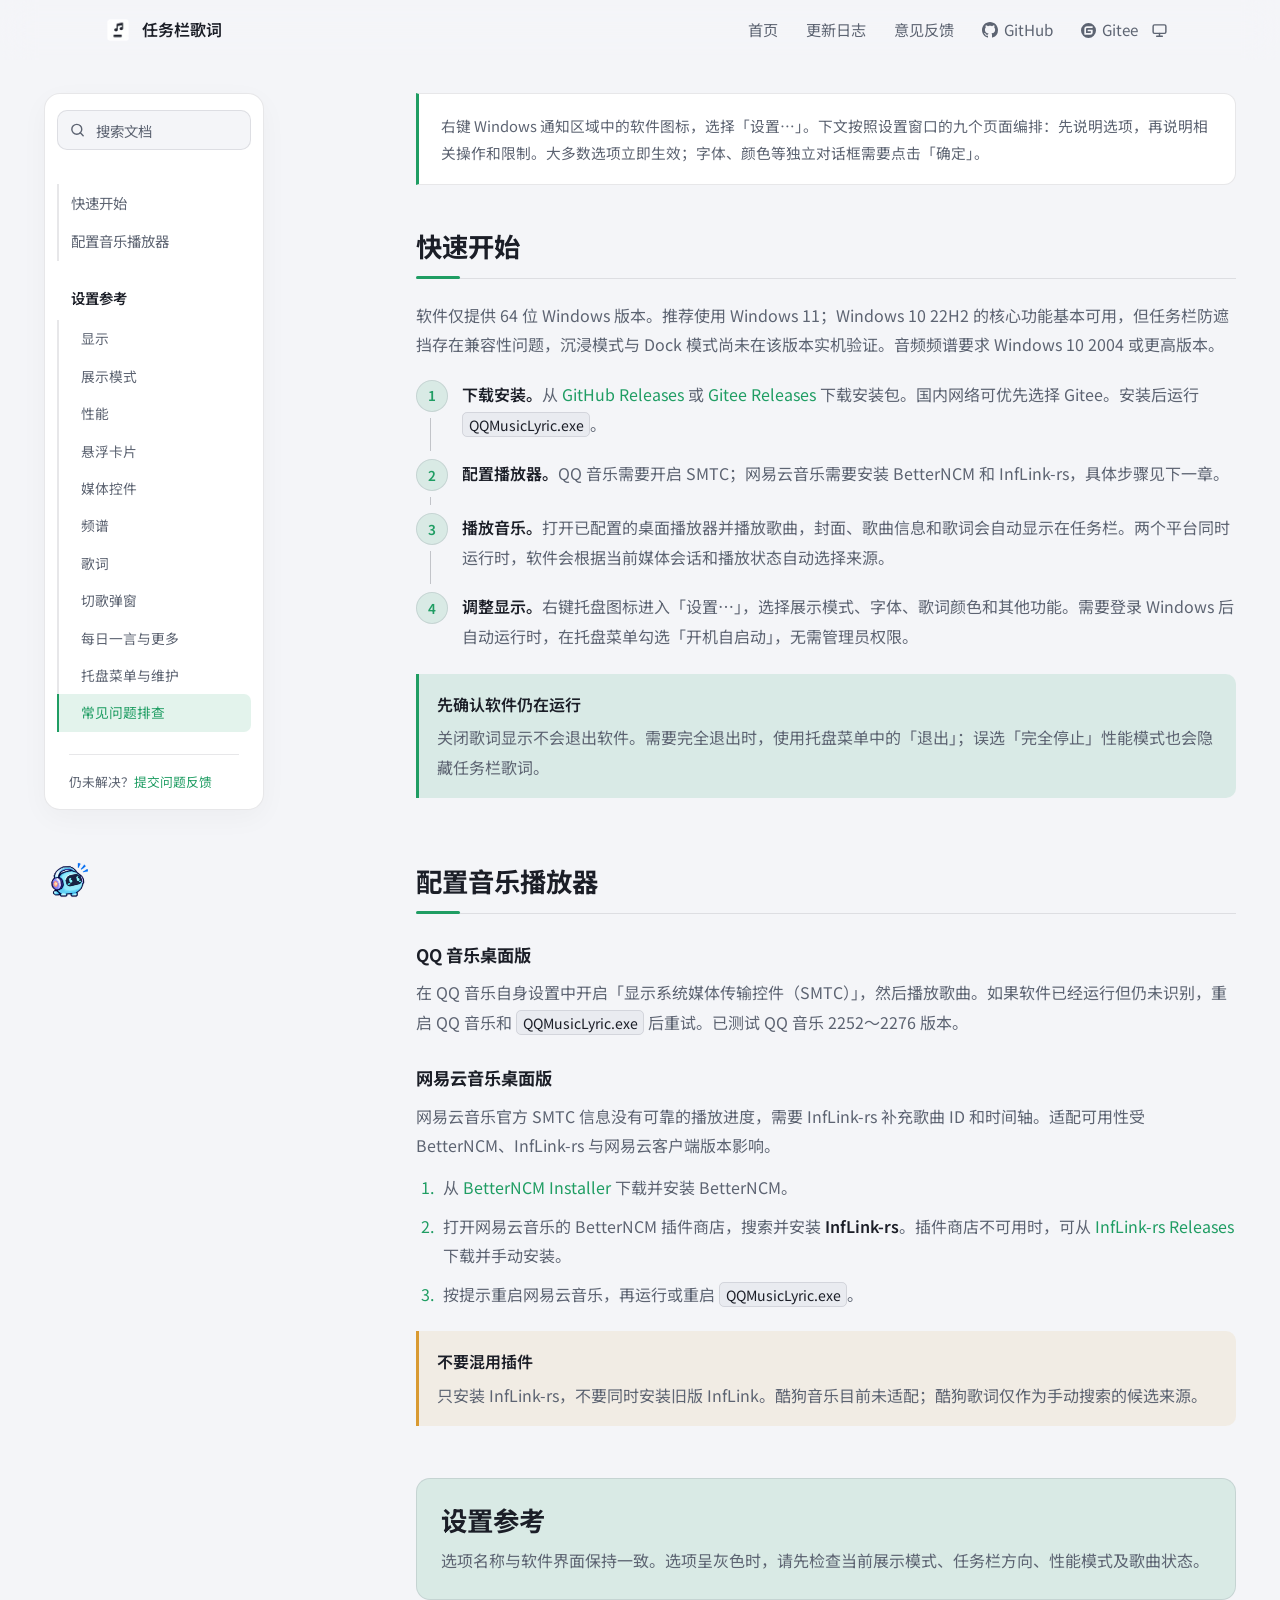
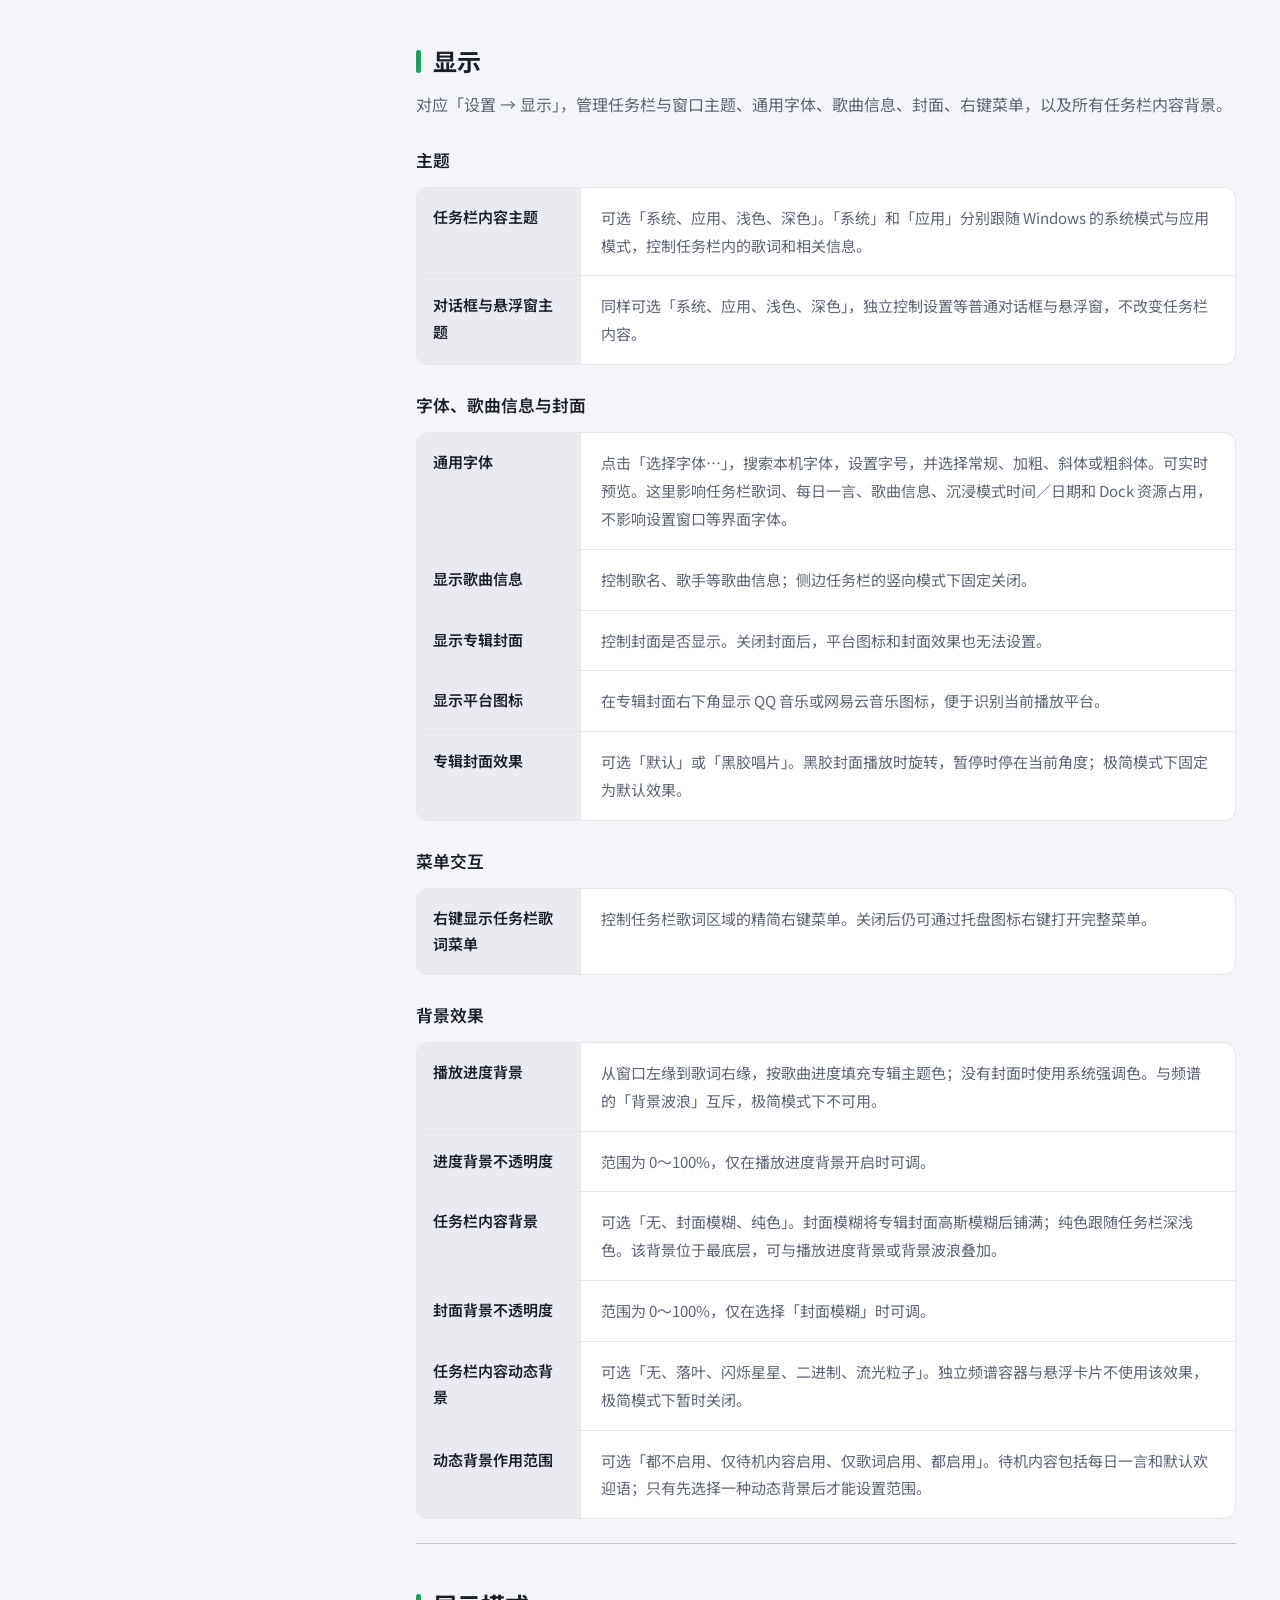
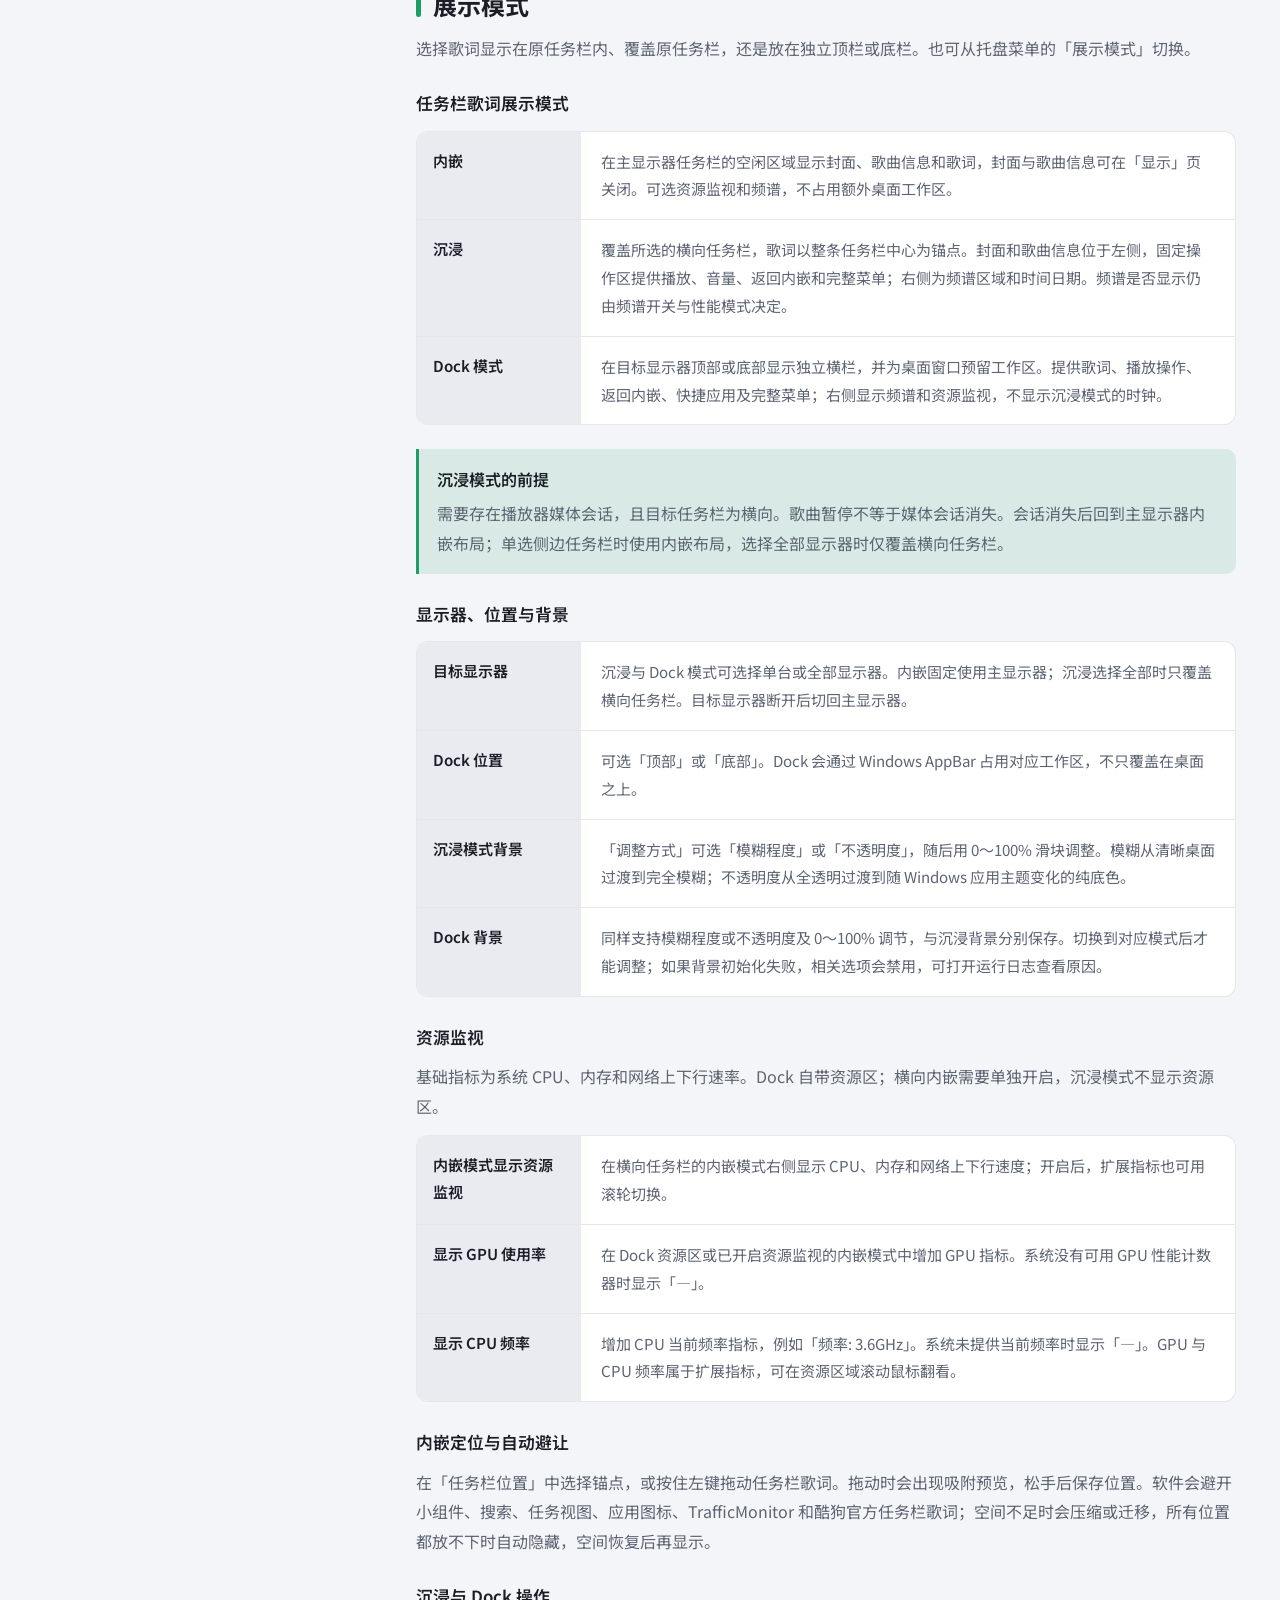
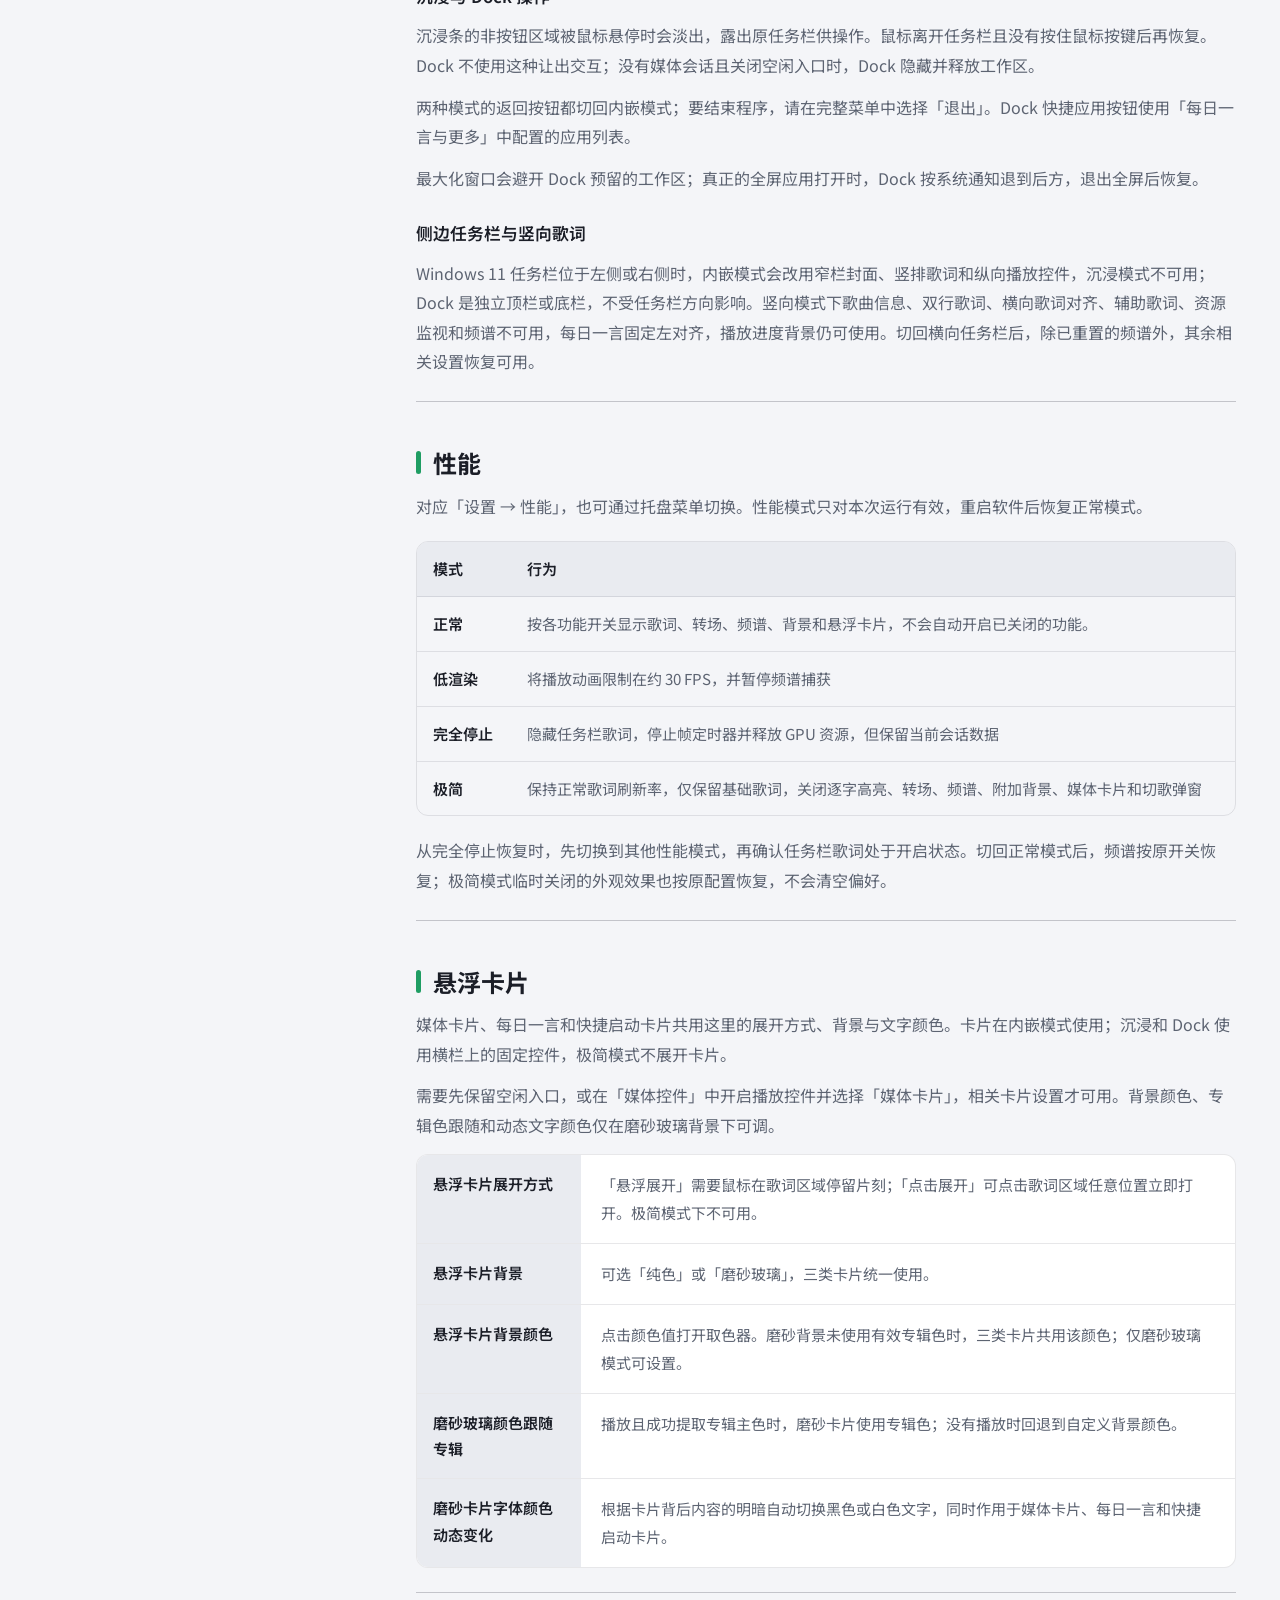
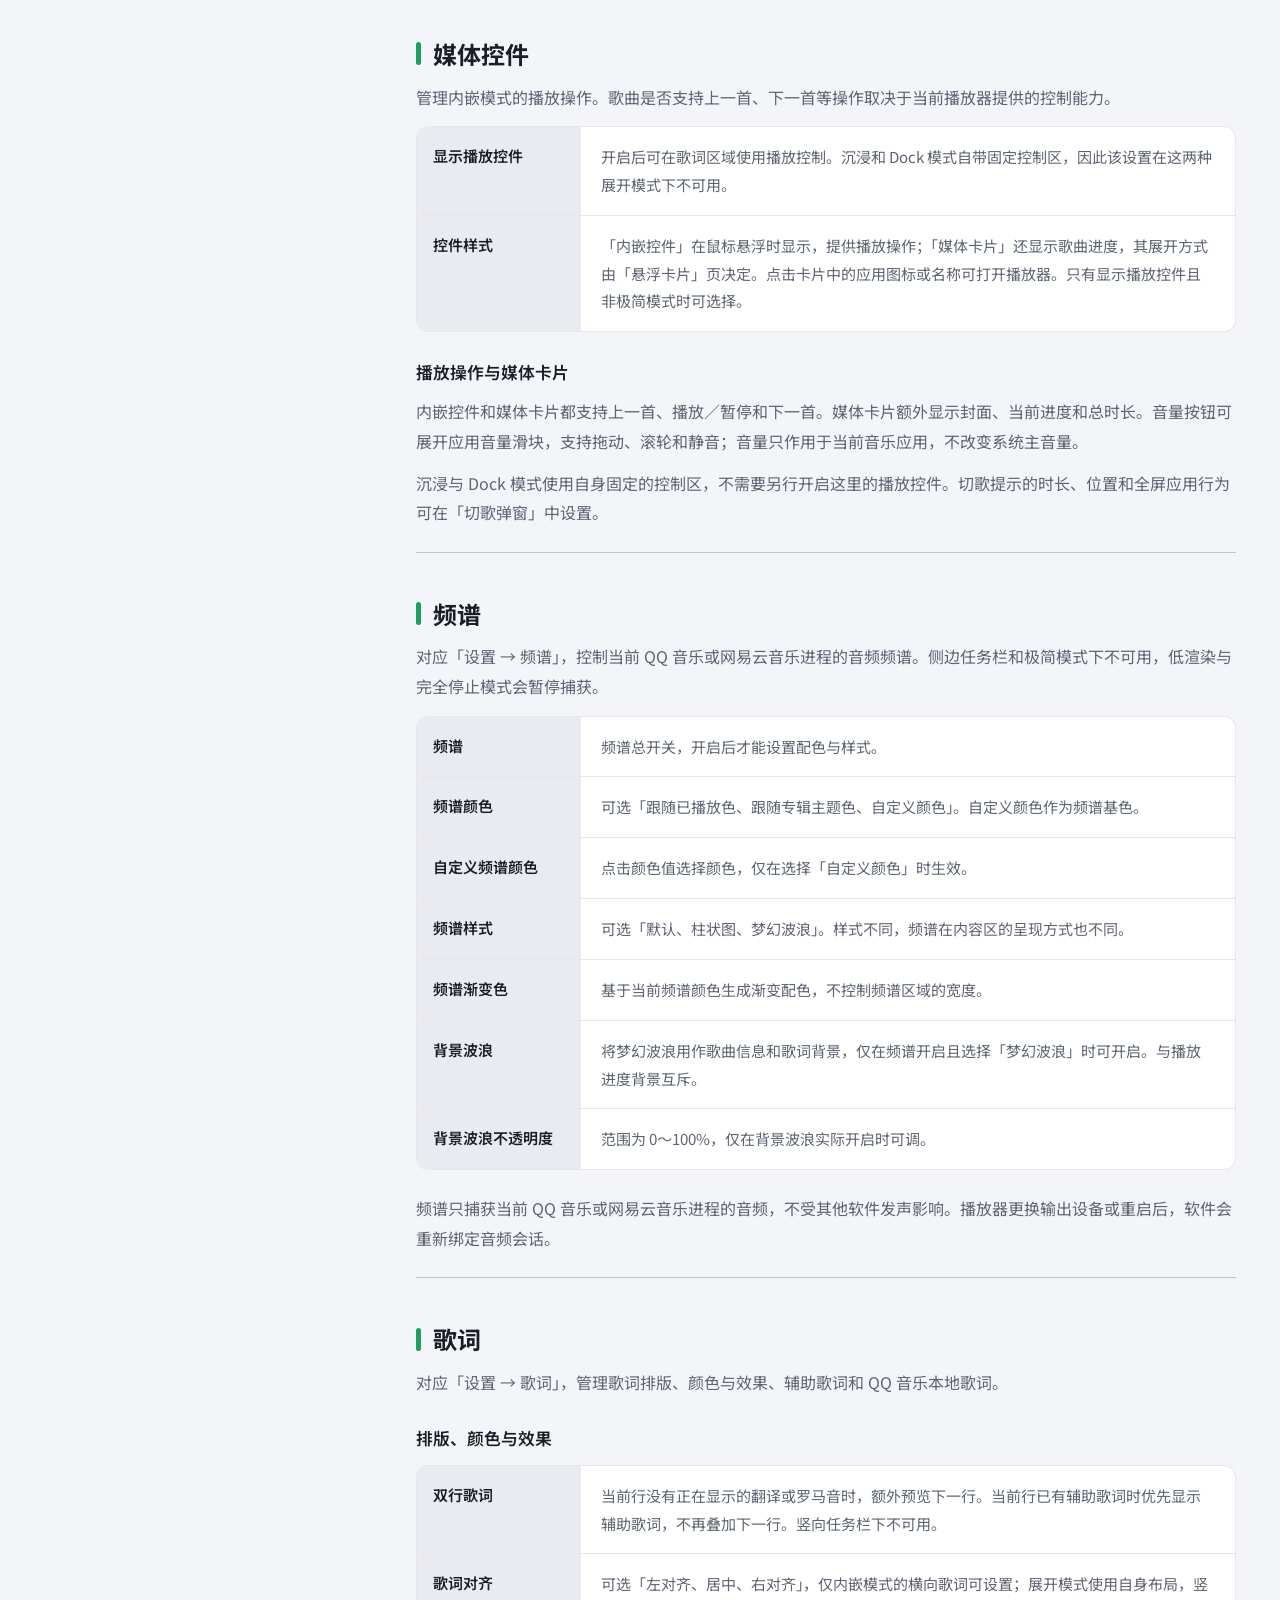
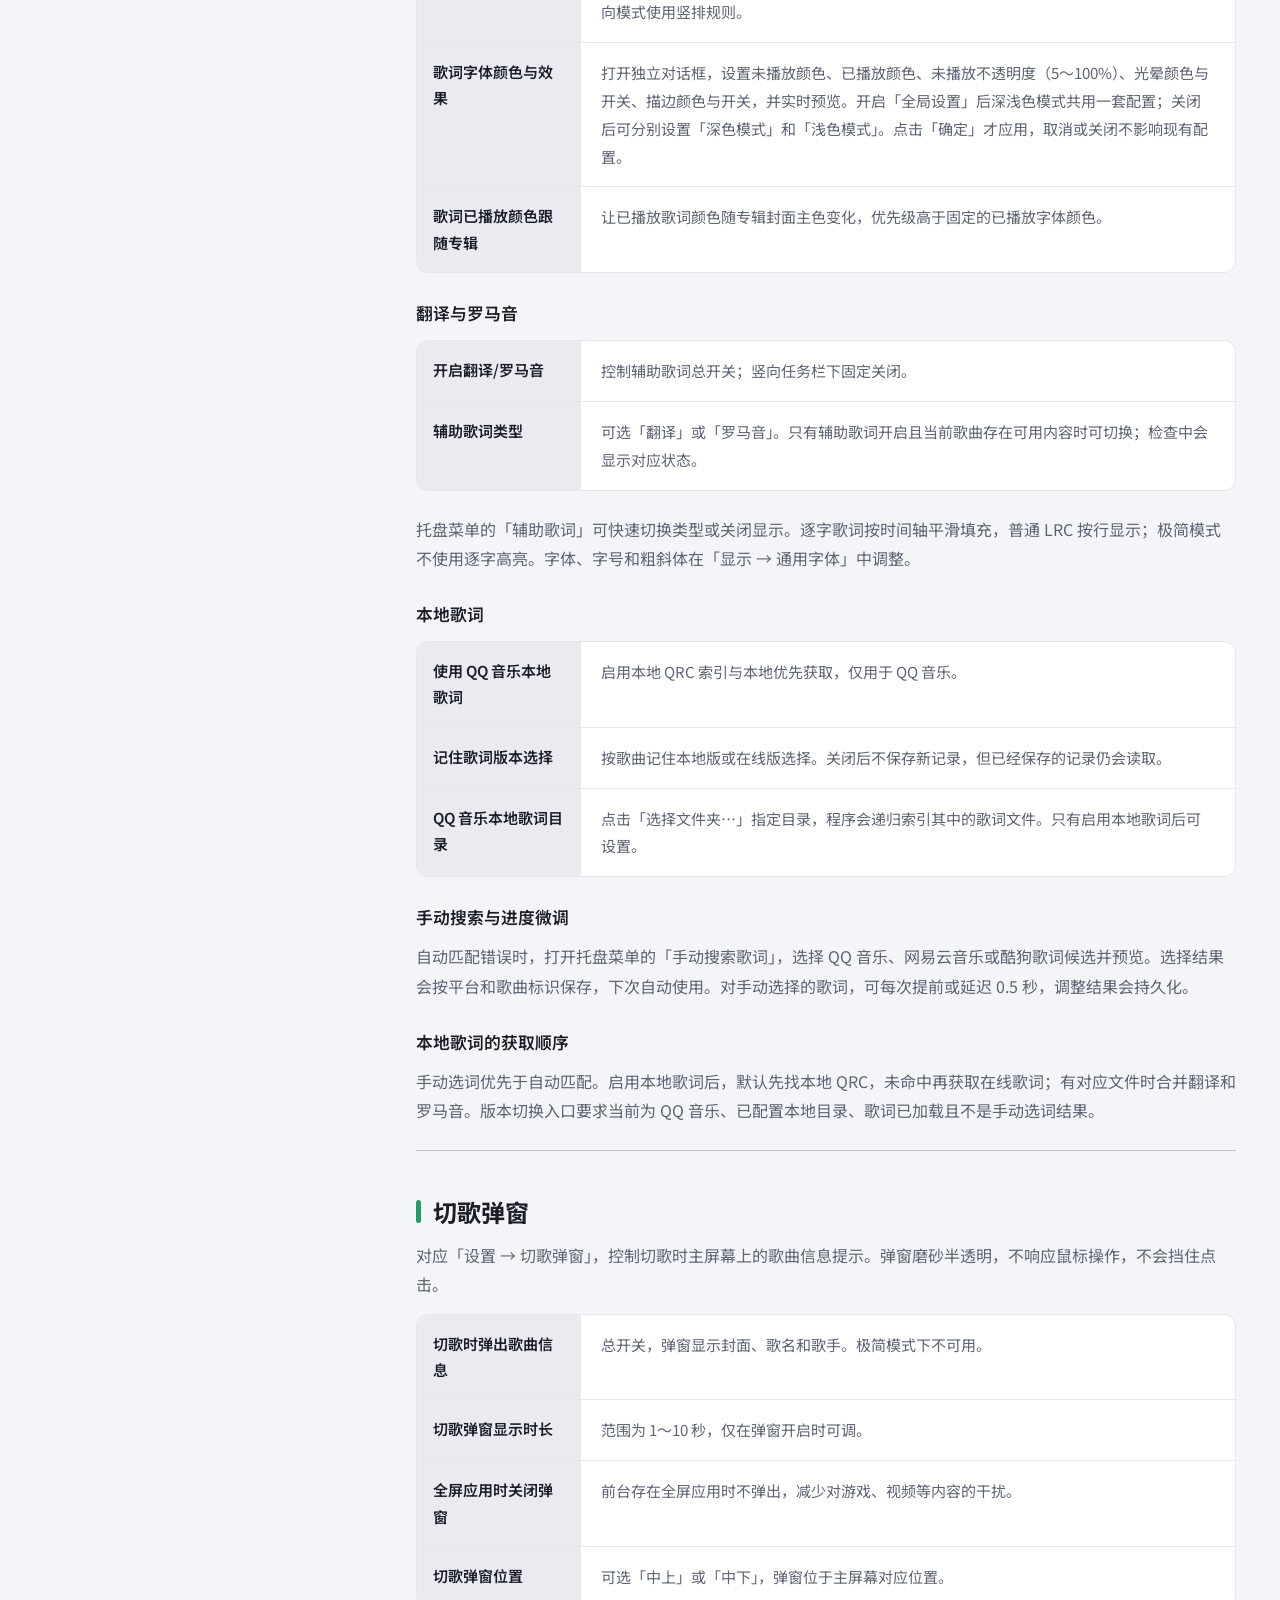
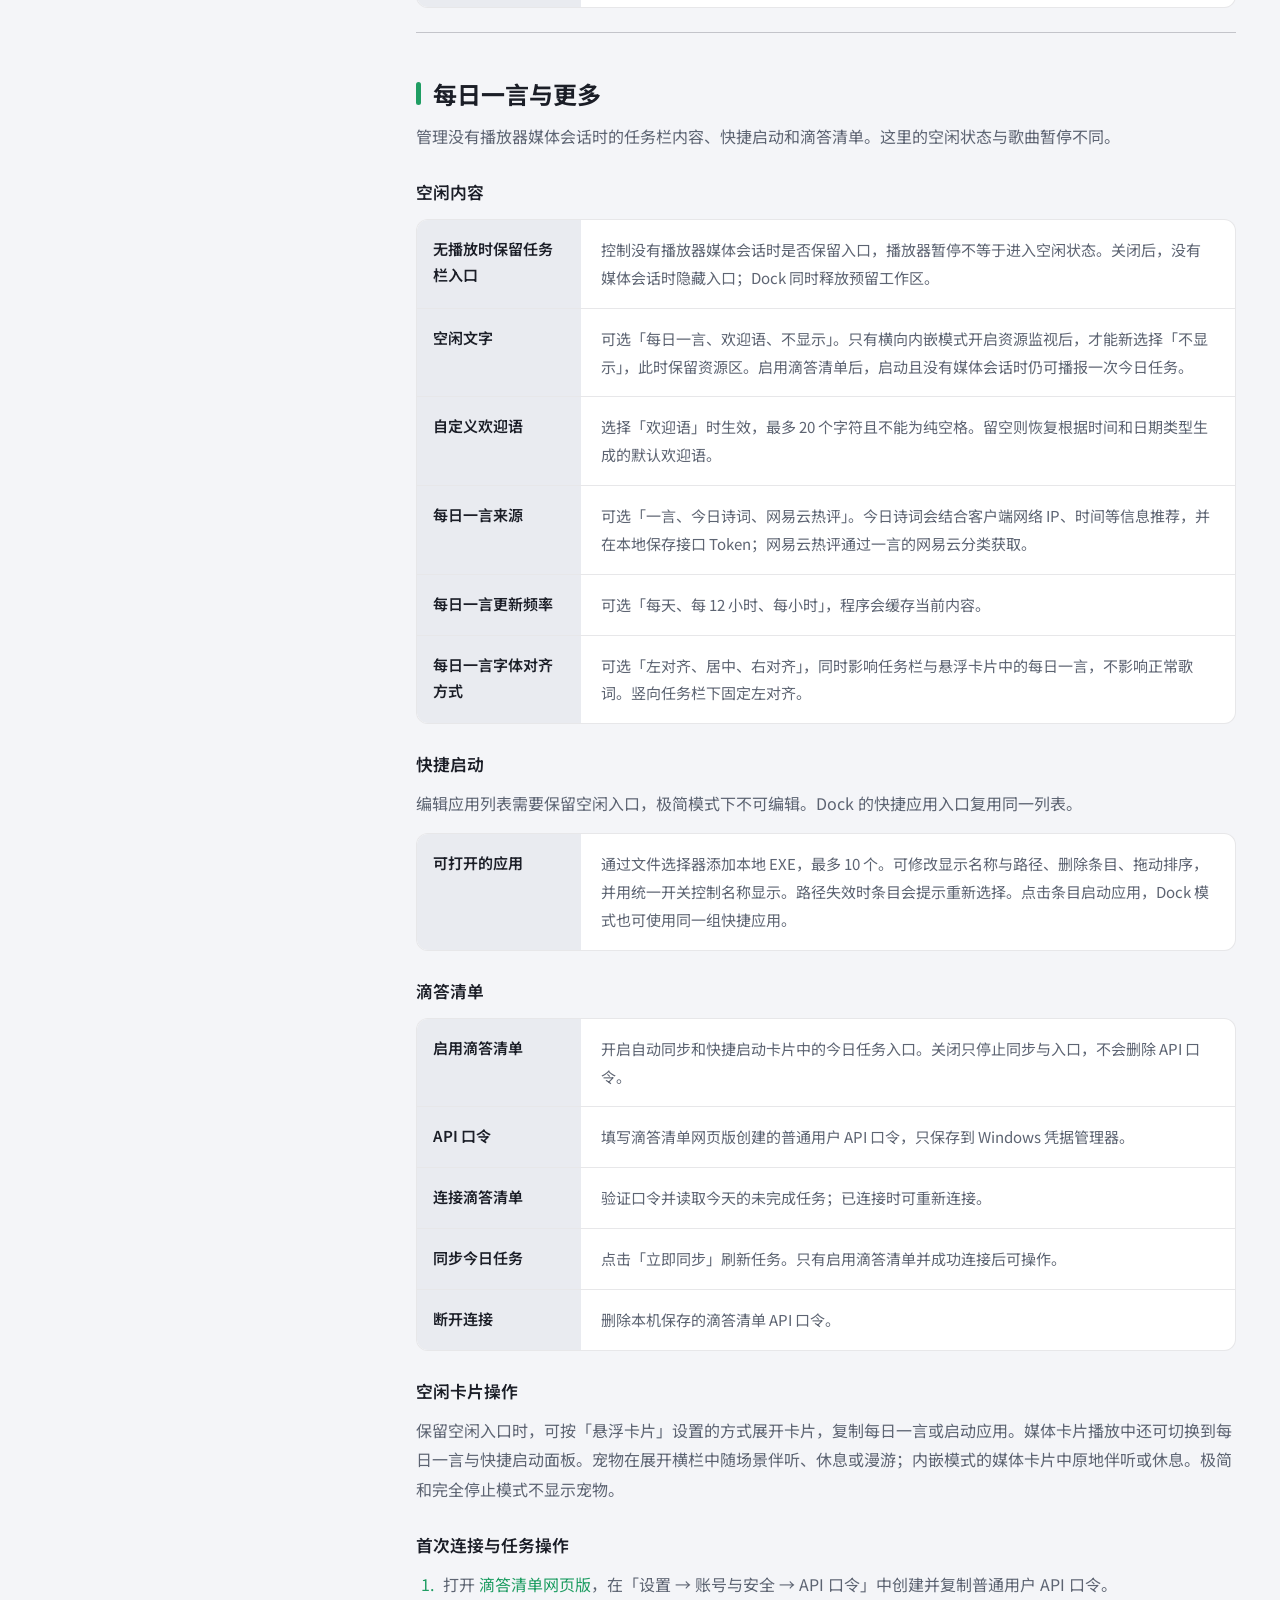
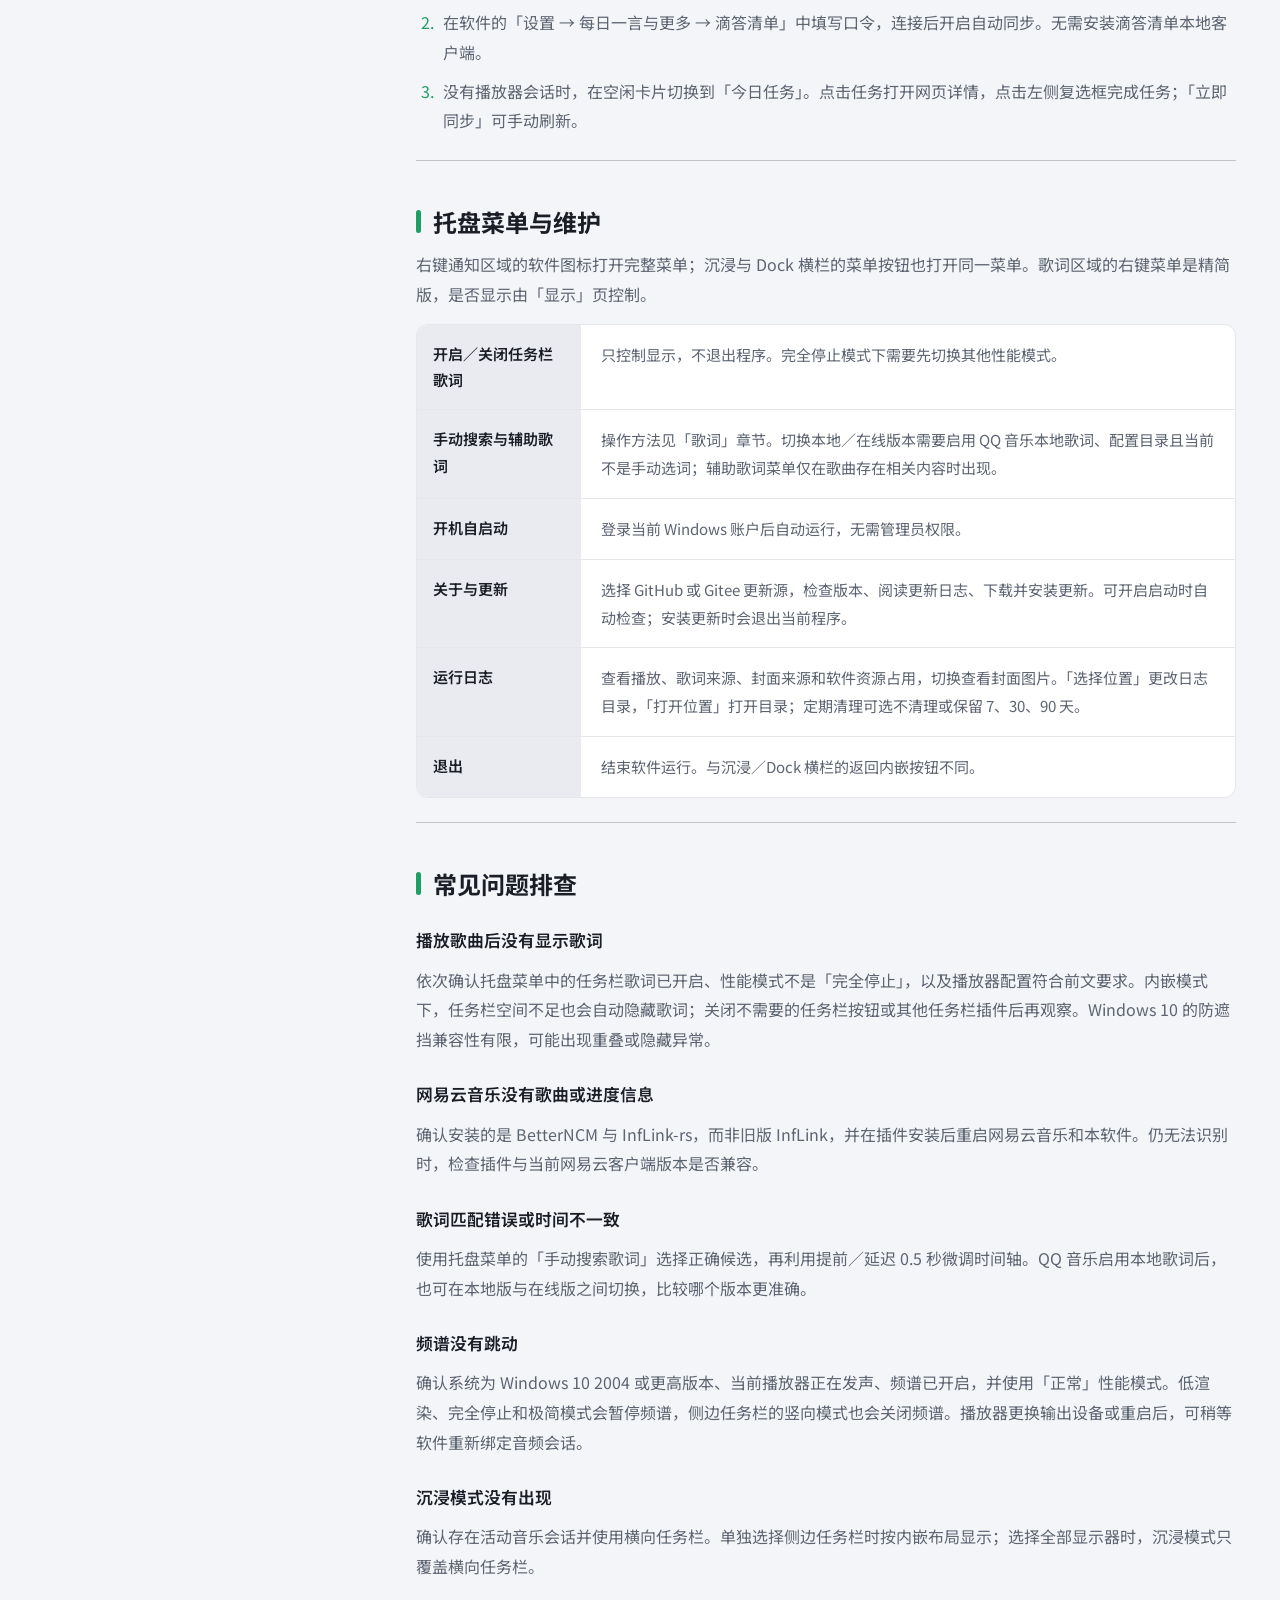
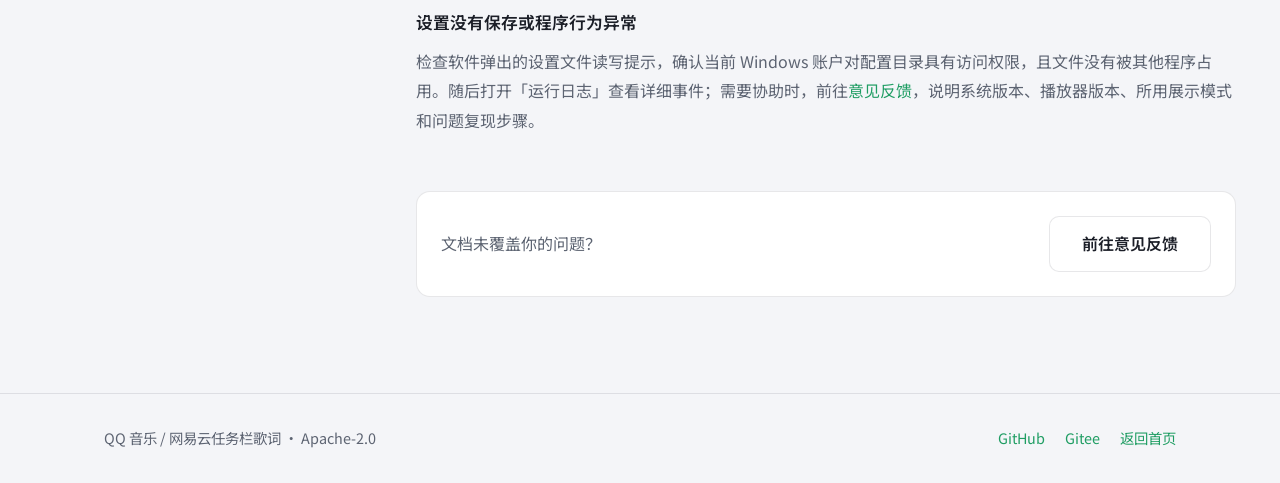
==== site/docs.html @ 941642c0 "site: 新增文档中心" ====
<!DOCTYPE html>
<html lang="zh-CN">
<head>
  <meta charset="UTF-8">
  <meta name="viewport" content="width=device-width, initial-scale=1.0">
  <title>文档中心 — QQ 音乐 / 网易云任务栏歌词</title>
  <meta name="description" content="QQ 音乐 / 网易云任务栏歌词使用文档：安装、播放器配置、歌词设置、展示模式、播放控制与故障排查。">
  <link rel="icon" type="image/png" href="assets/img/logo.png">
  <link rel="preconnect" href="https://fonts.googleapis.com">
  <link rel="preconnect" href="https://fonts.gstatic.com" crossorigin>
  <link rel="stylesheet" href="https://fonts.googleapis.com/css2?family=Noto+Sans+SC:wght@400;500;700&display=swap">
  <link rel="stylesheet" href="assets/css/style.css">
  <link rel="stylesheet" href="assets/css/pet.css">
  <link rel="stylesheet" href="assets/css/docs.css">
  <script>
    (function () {
      var saved = localStorage.getItem('theme');
      var mode = (saved === 'light' || saved === 'dark') ? saved : 'system';
      var resolved = mode === 'system'
        ? (matchMedia('(prefers-color-scheme: light)').matches ? 'light' : 'dark')
        : mode;
      document.documentElement.dataset.themeMode = mode;
      document.documentElement.dataset.theme = resolved;
    })();
  </script>
</head>
<body>
  <a class="skip-link" href="#docsContent">跳到文档正文</a>

  <header class="site-header" id="siteHeader">
    <div class="container header-inner">
      <a class="brand" href="index.html">
        <img src="assets/img/logo.png" alt="logo" width="28" height="28">
        <span>任务栏歌词</span>
      </a>
      <nav class="nav" aria-label="网站导航">
        <a href="index.html">首页</a>
        <a href="releases.html">更新日志</a>
        <a href="feedback.html">意见反馈</a>
        <a class="nav-github" href="https://github.com/H0308/qq-music-lyrics-displayer" target="_blank" rel="noopener"><svg viewBox="0 0 16 16" fill="currentColor" aria-hidden="true"><path d="M8 0C3.58 0 0 3.58 0 8c0 3.54 2.29 6.53 5.47 7.59.4.07.55-.17.55-.38 0-.19-.01-.82-.01-1.49-2.01.37-2.53-.49-2.69-.94-.09-.23-.48-.94-.82-1.13-.28-.15-.68-.52-.01-.53.63-.01 1.08.58 1.23.82.72 1.21 1.87.87 2.33.66.07-.52.28-.87.51-1.07-1.78-.2-3.64-.89-3.64-3.95 0-.87.31-1.59.82-2.15-.08-.2-.36-1.02.08-2.12 0 0 .67-.21 2.2.82.64-.18 1.32-.27 2-.27.68 0 1.36.09 2 .27 1.53-1.04 2.2-.82 2.2-.82.44 1.1.16 1.92.08 2.12.51.56.82 1.27.82 2.15 0 3.07-1.87 3.75-3.65 3.95.29.25.54.73.54 1.48 0 1.07-.01 1.93-.01 2.2 0 .21.15.46.55.38A8.013 8.013 0 0016 8c0-4.42-3.58-8-8-8z"/></svg><span>GitHub</span></a>
        <a class="nav-gitee" href="https://gitee.com/EPSDA/qq-music-lyrics-displayer" target="_blank" rel="noopener"><svg viewBox="0 0 24 24" fill="currentColor" aria-hidden="true"><path d="M11.984 0A12 12 0 0 0 0 12a12 12 0 0 0 12 12 12 12 0 0 0 12-12A12 12 0 0 0 12 0a12 12 0 0 0-.016 0zm6.09 5.333c.328 0 .593.266.592.593v1.482a.594.594 0 0 1-.593.592H9.777c-.982 0-1.778.796-1.778 1.778v5.63c0 .327.266.592.593.592h5.63c.982 0 1.778-.796 1.778-1.778v-.296a.593.593 0 0 0-.592-.593h-4.15a.592.592 0 0 1-.592-.592v-1.482a.593.593 0 0 1 .593-.592h6.815c.327 0 .593.265.593.592v3.408a4 4 0 0 1-4 4H5.926a.593.593 0 0 1-.593-.593V9.778a4.444 4.444 0 0 1 4.445-4.444h8.296Z"/></svg><span>Gitee</span></a>
      </nav>
      <button class="theme-toggle" id="themeToggle" type="button" aria-label="切换主题模式" title="切换主题模式">
        <svg class="icon-moon" viewBox="0 0 24 24" fill="none" stroke="currentColor" stroke-width="2" stroke-linecap="round" stroke-linejoin="round" aria-hidden="true"><path d="M21 12.8A9 9 0 1 1 11.2 3a7 7 0 0 0 9.8 9.8z"/></svg>
        <svg class="icon-sun" viewBox="0 0 24 24" fill="none" stroke="currentColor" stroke-width="2" stroke-linecap="round" stroke-linejoin="round" aria-hidden="true"><circle cx="12" cy="12" r="4"/><path d="M12 2v2M12 20v2M4.9 4.9l1.4 1.4M17.7 17.7l1.4 1.4M2 12h2M20 12h2M4.9 19.1l1.4-1.4M17.7 6.3l1.4-1.4"/></svg>
        <svg class="icon-system" viewBox="0 0 24 24" fill="none" stroke="currentColor" stroke-width="2" stroke-linecap="round" stroke-linejoin="round" aria-hidden="true"><rect x="3" y="4" width="18" height="12" rx="2"/><path d="M8 20h8M12 16v4"/></svg>
      </button>
      <button class="nav-burger" id="navBurger" type="button" aria-label="打开导航菜单" aria-expanded="false">
        <svg viewBox="0 0 24 24" fill="none" stroke="currentColor" stroke-width="2" stroke-linecap="round" aria-hidden="true"><path d="M4 7h16M4 12h16M4 17h16"/></svg>
      </button>
    </div>
  </header>

  <main>
    <h1 class="sr-only">任务栏歌词使用文档</h1>
    <div class="container docs-layout">
      <aside class="docs-sidebar" aria-label="文档目录">
        <div class="docs-search-wrap">
          <label class="docs-search">
            <svg viewBox="0 0 24 24" fill="none" stroke="currentColor" stroke-width="2" stroke-linecap="round" aria-hidden="true"><circle cx="11" cy="11" r="7"/><path d="m20 20-4-4"/></svg>
            <span class="sr-only">搜索使用文档</span>
            <input id="docsSearch" type="search" placeholder="搜索文档" autocomplete="off">
          </label>
          <p class="docs-search-status" id="docsSearchStatus" role="status" aria-live="polite"></p>
        </div>
        <nav class="docs-toc" id="docsToc" aria-label="文档章节">
          <a class="active" href="#getting-started">快速开始</a>
          <a href="#players">配置音乐播放器</a>
          <div class="docs-toc-group" data-doc-group>
            <a class="docs-toc-heading" href="#settings-reference">设置参考</a>
            <div class="docs-toc-children">
              <a href="#settings-display">显示</a>
              <a href="#settings-modes">展示模式</a>
              <a href="#settings-performance">性能</a>
              <a href="#settings-cards">悬浮卡片</a>
              <a href="#settings-controls">媒体控件</a>
              <a href="#settings-spectrum">频谱</a>
              <a href="#settings-lyrics">歌词</a>
              <a href="#settings-toast">切歌弹窗</a>
              <a href="#settings-idle">每日一言与更多</a>
              <a href="#system-menu">托盘菜单与维护</a>
              <a href="#troubleshooting">常见问题排查</a>
            </div>
          </div>
        </nav>
        <p class="docs-help">仍未解决？<a href="feedback.html">提交问题反馈</a></p>
      </aside>

      <article class="docs-content" id="docsContent">
        <p class="docs-intro">右键 Windows 通知区域中的软件图标，选择「设置…」。下文按照设置窗口的九个页面编排：先说明选项，再说明相关操作和限制。大多数选项立即生效；字体、颜色等独立对话框需要点击「确定」。</p>

        <section class="doc-section" id="getting-started">
          <h2>快速开始</h2>
          <p>软件仅提供 64 位 Windows 版本。推荐使用 Windows 11；Windows 10 22H2 的核心功能基本可用，但任务栏防遮挡存在兼容性问题，沉浸模式与 Dock 模式尚未在该版本实机验证。音频频谱要求 Windows 10 2004 或更高版本。</p>
          <ol class="doc-steps">
            <li><strong>下载安装。</strong>从 <a href="https://github.com/H0308/qq-music-lyrics-displayer/releases/latest" target="_blank" rel="noopener">GitHub Releases</a> 或 <a href="https://gitee.com/EPSDA/qq-music-lyrics-displayer/releases" target="_blank" rel="noopener">Gitee Releases</a> 下载安装包。国内网络可优先选择 Gitee。安装后运行 <code>QQMusicLyric.exe</code>。</li>
            <li><strong>配置播放器。</strong>QQ 音乐需要开启 SMTC；网易云音乐需要安装 BetterNCM 和 InfLink-rs，具体步骤见下一章。</li>
            <li><strong>播放音乐。</strong>打开已配置的桌面播放器并播放歌曲，封面、歌曲信息和歌词会自动显示在任务栏。两个平台同时运行时，软件会根据当前媒体会话和播放状态自动选择来源。</li>
            <li><strong>调整显示。</strong>右键托盘图标进入「设置…」，选择展示模式、字体、歌词颜色和其他功能。需要登录 Windows 后自动运行时，在托盘菜单勾选「开机自启动」，无需管理员权限。</li>
          </ol>
          <div class="doc-callout"><strong>先确认软件仍在运行</strong><p>关闭歌词显示不会退出软件。需要完全退出时，使用托盘菜单中的「退出」；误选「完全停止」性能模式也会隐藏任务栏歌词。</p></div>
        </section>

        <section class="doc-section" id="players">
          <h2>配置音乐播放器</h2>
          <h3>QQ 音乐桌面版</h3>
          <p>在 QQ 音乐自身设置中开启「显示系统媒体传输控件（SMTC）」，然后播放歌曲。如果软件已经运行但仍未识别，重启 QQ 音乐和 <code>QQMusicLyric.exe</code> 后重试。已测试 QQ 音乐 2252～2276 版本。</p>
          <h3>网易云音乐桌面版</h3>
          <p>网易云音乐官方 SMTC 信息没有可靠的播放进度，需要 InfLink-rs 补充歌曲 ID 和时间轴。适配可用性受 BetterNCM、InfLink-rs 与网易云客户端版本影响。</p>
          <ol>
            <li>从 <a href="https://github.com/std-microblock/BetterNCM-Installer/releases/latest" target="_blank" rel="noopener">BetterNCM Installer</a> 下载并安装 BetterNCM。</li>
            <li>打开网易云音乐的 BetterNCM 插件商店，搜索并安装 <strong>InfLink-rs</strong>。插件商店不可用时，可从 <a href="https://github.com/apoint123/inflink-rs/releases/latest" target="_blank" rel="noopener">InfLink-rs Releases</a> 下载并手动安装。</li>
            <li>按提示重启网易云音乐，再运行或重启 <code>QQMusicLyric.exe</code>。</li>
          </ol>
          <div class="doc-callout doc-callout-warning"><strong>不要混用插件</strong><p>只安装 InfLink-rs，不要同时安装旧版 InfLink。酷狗音乐目前未适配；酷狗歌词仅作为手动搜索的候选来源。</p></div>
        </section>

        <section class="doc-group-heading" id="settings-reference">
          <h2>设置参考</h2>
          <p>选项名称与软件界面保持一致。选项呈灰色时，请先检查当前展示模式、任务栏方向、性能模式及歌曲状态。</p>
        </section>

        <section class="doc-section doc-subsection" id="settings-display">
          <h3 class="doc-section-title">显示</h3>
          <p>对应「设置 → 显示」，管理任务栏与窗口主题、通用字体、歌曲信息、封面、右键菜单，以及所有任务栏内容背景。</p>
          <h4>主题</h4>
          <dl class="doc-settings">
            <div><dt>任务栏内容主题</dt><dd>可选「系统、应用、浅色、深色」。「系统」和「应用」分别跟随 Windows 的系统模式与应用模式，控制任务栏内的歌词和相关信息。</dd></div>
            <div><dt>对话框与悬浮窗主题</dt><dd>同样可选「系统、应用、浅色、深色」，独立控制设置等普通对话框与悬浮窗，不改变任务栏内容。</dd></div>
          </dl>
          <h4>字体、歌曲信息与封面</h4>
          <dl class="doc-settings">
            <div><dt>通用字体</dt><dd>点击「选择字体…」，搜索本机字体，设置字号，并选择常规、加粗、斜体或粗斜体。可实时预览。这里影响任务栏歌词、每日一言、歌曲信息、沉浸模式时间／日期和 Dock 资源占用，不影响设置窗口等界面字体。</dd></div>
            <div><dt>显示歌曲信息</dt><dd>控制歌名、歌手等歌曲信息；侧边任务栏的竖向模式下固定关闭。</dd></div>
            <div><dt>显示专辑封面</dt><dd>控制封面是否显示。关闭封面后，平台图标和封面效果也无法设置。</dd></div>
            <div><dt>显示平台图标</dt><dd>在专辑封面右下角显示 QQ 音乐或网易云音乐图标，便于识别当前播放平台。</dd></div>
            <div><dt>专辑封面效果</dt><dd>可选「默认」或「黑胶唱片」。黑胶封面播放时旋转，暂停时停在当前角度；极简模式下固定为默认效果。</dd></div>
          </dl>
          <h4>菜单交互</h4>
          <dl class="doc-settings">
            <div><dt>右键显示任务栏歌词菜单</dt><dd>控制任务栏歌词区域的精简右键菜单。关闭后仍可通过托盘图标右键打开完整菜单。</dd></div>
          </dl>
          <h4>背景效果</h4>
          <dl class="doc-settings">
            <div><dt>播放进度背景</dt><dd>从窗口左缘到歌词右缘，按歌曲进度填充专辑主题色；没有封面时使用系统强调色。与频谱的「背景波浪」互斥，极简模式下不可用。</dd></div>
            <div><dt>进度背景不透明度</dt><dd>范围为 0～100%，仅在播放进度背景开启时可调。</dd></div>
            <div><dt>任务栏内容背景</dt><dd>可选「无、封面模糊、纯色」。封面模糊将专辑封面高斯模糊后铺满；纯色跟随任务栏深浅色。该背景位于最底层，可与播放进度背景或背景波浪叠加。</dd></div>
            <div><dt>封面背景不透明度</dt><dd>范围为 0～100%，仅在选择「封面模糊」时可调。</dd></div>
            <div><dt>任务栏内容动态背景</dt><dd>可选「无、落叶、闪烁星星、二进制、流光粒子」。独立频谱容器与悬浮卡片不使用该效果，极简模式下暂时关闭。</dd></div>
            <div><dt>动态背景作用范围</dt><dd>可选「都不启用、仅待机内容启用、仅歌词启用、都启用」。待机内容包括每日一言和默认欢迎语；只有先选择一种动态背景后才能设置范围。</dd></div>
          </dl>
        </section>

        <section class="doc-section doc-subsection" id="settings-modes">
          <h3 class="doc-section-title">展示模式</h3>
          <p>选择歌词显示在原任务栏内、覆盖原任务栏，还是放在独立顶栏或底栏。也可从托盘菜单的「展示模式」切换。</p>
          <h4>任务栏歌词展示模式</h4>
          <dl class="doc-settings">
            <div><dt>内嵌</dt><dd>在主显示器任务栏的空闲区域显示封面、歌曲信息和歌词，封面与歌曲信息可在「显示」页关闭。可选资源监视和频谱，不占用额外桌面工作区。</dd></div>
            <div><dt>沉浸</dt><dd>覆盖所选的横向任务栏，歌词以整条任务栏中心为锚点。封面和歌曲信息位于左侧，固定操作区提供播放、音量、返回内嵌和完整菜单；右侧为频谱区域和时间日期。频谱是否显示仍由频谱开关与性能模式决定。</dd></div>
            <div><dt>Dock 模式</dt><dd>在目标显示器顶部或底部显示独立横栏，并为桌面窗口预留工作区。提供歌词、播放操作、返回内嵌、快捷应用及完整菜单；右侧显示频谱和资源监视，不显示沉浸模式的时钟。</dd></div>
          </dl>
          <div class="doc-callout"><strong>沉浸模式的前提</strong><p>需要存在播放器媒体会话，且目标任务栏为横向。歌曲暂停不等于媒体会话消失。会话消失后回到主显示器内嵌布局；单选侧边任务栏时使用内嵌布局，选择全部显示器时仅覆盖横向任务栏。</p></div>
          <h4>显示器、位置与背景</h4>
          <dl class="doc-settings">
            <div><dt>目标显示器</dt><dd>沉浸与 Dock 模式可选择单台或全部显示器。内嵌固定使用主显示器；沉浸选择全部时只覆盖横向任务栏。目标显示器断开后切回主显示器。</dd></div>
            <div><dt>Dock 位置</dt><dd>可选「顶部」或「底部」。Dock 会通过 Windows AppBar 占用对应工作区，不只覆盖在桌面之上。</dd></div>
            <div><dt>沉浸模式背景</dt><dd>「调整方式」可选「模糊程度」或「不透明度」，随后用 0～100% 滑块调整。模糊从清晰桌面过渡到完全模糊；不透明度从全透明过渡到随 Windows 应用主题变化的纯底色。</dd></div>
            <div><dt>Dock 背景</dt><dd>同样支持模糊程度或不透明度及 0～100% 调节，与沉浸背景分别保存。切换到对应模式后才能调整；如果背景初始化失败，相关选项会禁用，可打开运行日志查看原因。</dd></div>
          </dl>
          <h4>资源监视</h4>
          <p>基础指标为系统 CPU、内存和网络上下行速率。Dock 自带资源区；横向内嵌需要单独开启，沉浸模式不显示资源区。</p>
          <dl class="doc-settings">
            <div><dt>内嵌模式显示资源监视</dt><dd>在横向任务栏的内嵌模式右侧显示 CPU、内存和网络上下行速度；开启后，扩展指标也可用滚轮切换。</dd></div>
            <div><dt>显示 GPU 使用率</dt><dd>在 Dock 资源区或已开启资源监视的内嵌模式中增加 GPU 指标。系统没有可用 GPU 性能计数器时显示「—」。</dd></div>
            <div><dt>显示 CPU 频率</dt><dd>增加 CPU 当前频率指标，例如「频率: 3.6GHz」。系统未提供当前频率时显示「—」。GPU 与 CPU 频率属于扩展指标，可在资源区域滚动鼠标翻看。</dd></div>
          </dl>
          <h4>内嵌定位与自动避让</h4>
          <p>在「任务栏位置」中选择锚点，或按住左键拖动任务栏歌词。拖动时会出现吸附预览，松手后保存位置。软件会避开小组件、搜索、任务视图、应用图标、TrafficMonitor 和酷狗官方任务栏歌词；空间不足时会压缩或迁移，所有位置都放不下时自动隐藏，空间恢复后再显示。</p>
          <h4>沉浸与 Dock 操作</h4>
          <p>沉浸条的非按钮区域被鼠标悬停时会淡出，露出原任务栏供操作。鼠标离开任务栏且没有按住鼠标按键后再恢复。Dock 不使用这种让出交互；没有媒体会话且关闭空闲入口时，Dock 隐藏并释放工作区。</p>
          <p>两种模式的返回按钮都切回内嵌模式；要结束程序，请在完整菜单中选择「退出」。Dock 快捷应用按钮使用「每日一言与更多」中配置的应用列表。</p>
          <p>最大化窗口会避开 Dock 预留的工作区；真正的全屏应用打开时，Dock 按系统通知退到后方，退出全屏后恢复。</p>
          <h4>侧边任务栏与竖向歌词</h4>
          <p>Windows 11 任务栏位于左侧或右侧时，内嵌模式会改用窄栏封面、竖排歌词和纵向播放控件，沉浸模式不可用；Dock 是独立顶栏或底栏，不受任务栏方向影响。竖向模式下歌曲信息、双行歌词、横向歌词对齐、辅助歌词、资源监视和频谱不可用，每日一言固定左对齐，播放进度背景仍可使用。切回横向任务栏后，除已重置的频谱外，其余相关设置恢复可用。</p>
        </section>

        <section class="doc-section doc-subsection" id="settings-performance">
          <h3 class="doc-section-title">性能</h3>
          <p>对应「设置 → 性能」，也可通过托盘菜单切换。性能模式只对本次运行有效，重启软件后恢复正常模式。</p>
          <div class="doc-table-wrap">
            <table>
              <thead><tr><th>模式</th><th>行为</th></tr></thead>
              <tbody>
                <tr><td>正常</td><td>按各功能开关显示歌词、转场、频谱、背景和悬浮卡片，不会自动开启已关闭的功能。</td></tr>
                <tr><td>低渲染</td><td>将播放动画限制在约 30 FPS，并暂停频谱捕获</td></tr>
                <tr><td>完全停止</td><td>隐藏任务栏歌词，停止帧定时器并释放 GPU 资源，但保留当前会话数据</td></tr>
                <tr><td>极简</td><td>保持正常歌词刷新率，仅保留基础歌词，关闭逐字高亮、转场、频谱、附加背景、媒体卡片和切歌弹窗</td></tr>
              </tbody>
            </table>
          </div>
          <p>从完全停止恢复时，先切换到其他性能模式，再确认任务栏歌词处于开启状态。切回正常模式后，频谱按原开关恢复；极简模式临时关闭的外观效果也按原配置恢复，不会清空偏好。</p>
        </section>

        <section class="doc-section doc-subsection" id="settings-cards">
          <h3 class="doc-section-title">悬浮卡片</h3>
          <p>媒体卡片、每日一言和快捷启动卡片共用这里的展开方式、背景与文字颜色。卡片在内嵌模式使用；沉浸和 Dock 使用横栏上的固定控件，极简模式不展开卡片。</p>
          <p>需要先保留空闲入口，或在「媒体控件」中开启播放控件并选择「媒体卡片」，相关卡片设置才可用。背景颜色、专辑色跟随和动态文字颜色仅在磨砂玻璃背景下可调。</p>
          <dl class="doc-settings">
            <div><dt>悬浮卡片展开方式</dt><dd>「悬浮展开」需要鼠标在歌词区域停留片刻；「点击展开」可点击歌词区域任意位置立即打开。极简模式下不可用。</dd></div>
            <div><dt>悬浮卡片背景</dt><dd>可选「纯色」或「磨砂玻璃」，三类卡片统一使用。</dd></div>
            <div><dt>悬浮卡片背景颜色</dt><dd>点击颜色值打开取色器。磨砂背景未使用有效专辑色时，三类卡片共用该颜色；仅磨砂玻璃模式可设置。</dd></div>
            <div><dt>磨砂玻璃颜色跟随专辑</dt><dd>播放且成功提取专辑主色时，磨砂卡片使用专辑色；没有播放时回退到自定义背景颜色。</dd></div>
            <div><dt>磨砂卡片字体颜色动态变化</dt><dd>根据卡片背后内容的明暗自动切换黑色或白色文字，同时作用于媒体卡片、每日一言和快捷启动卡片。</dd></div>
          </dl>
        </section>

        <section class="doc-section doc-subsection" id="settings-controls">
          <h3 class="doc-section-title">媒体控件</h3>
          <p>管理内嵌模式的播放操作。歌曲是否支持上一首、下一首等操作取决于当前播放器提供的控制能力。</p>
          <dl class="doc-settings">
            <div><dt>显示播放控件</dt><dd>开启后可在歌词区域使用播放控制。沉浸和 Dock 模式自带固定控制区，因此该设置在这两种展开模式下不可用。</dd></div>
            <div><dt>控件样式</dt><dd>「内嵌控件」在鼠标悬浮时显示，提供播放操作；「媒体卡片」还显示歌曲进度，其展开方式由「悬浮卡片」页决定。点击卡片中的应用图标或名称可打开播放器。只有显示播放控件且非极简模式时可选择。</dd></div>
          </dl>
          <h4>播放操作与媒体卡片</h4>
          <p>内嵌控件和媒体卡片都支持上一首、播放／暂停和下一首。媒体卡片额外显示封面、当前进度和总时长。音量按钮可展开应用音量滑块，支持拖动、滚轮和静音；音量只作用于当前音乐应用，不改变系统主音量。</p>
          <p>沉浸与 Dock 模式使用自身固定的控制区，不需要另行开启这里的播放控件。切歌提示的时长、位置和全屏应用行为可在「切歌弹窗」中设置。</p>
        </section>

        <section class="doc-section doc-subsection" id="settings-spectrum">
          <h3 class="doc-section-title">频谱</h3>
          <p>对应「设置 → 频谱」，控制当前 QQ 音乐或网易云音乐进程的音频频谱。侧边任务栏和极简模式下不可用，低渲染与完全停止模式会暂停捕获。</p>
          <dl class="doc-settings">
            <div><dt>频谱</dt><dd>频谱总开关，开启后才能设置配色与样式。</dd></div>
            <div><dt>频谱颜色</dt><dd>可选「跟随已播放色、跟随专辑主题色、自定义颜色」。自定义颜色作为频谱基色。</dd></div>
            <div><dt>自定义频谱颜色</dt><dd>点击颜色值选择颜色，仅在选择「自定义颜色」时生效。</dd></div>
            <div><dt>频谱样式</dt><dd>可选「默认、柱状图、梦幻波浪」。样式不同，频谱在内容区的呈现方式也不同。</dd></div>
            <div><dt>频谱渐变色</dt><dd>基于当前频谱颜色生成渐变配色，不控制频谱区域的宽度。</dd></div>
            <div><dt>背景波浪</dt><dd>将梦幻波浪用作歌曲信息和歌词背景，仅在频谱开启且选择「梦幻波浪」时可开启。与播放进度背景互斥。</dd></div>
            <div><dt>背景波浪不透明度</dt><dd>范围为 0～100%，仅在背景波浪实际开启时可调。</dd></div>
          </dl>
          <p>频谱只捕获当前 QQ 音乐或网易云音乐进程的音频，不受其他软件发声影响。播放器更换输出设备或重启后，软件会重新绑定音频会话。</p>
        </section>

        <section class="doc-section doc-subsection" id="settings-lyrics">
          <h3 class="doc-section-title">歌词</h3>
          <p>对应「设置 → 歌词」，管理歌词排版、颜色与效果、辅助歌词和 QQ 音乐本地歌词。</p>
          <h4>排版、颜色与效果</h4>
          <dl class="doc-settings">
            <div><dt>双行歌词</dt><dd>当前行没有正在显示的翻译或罗马音时，额外预览下一行。当前行已有辅助歌词时优先显示辅助歌词，不再叠加下一行。竖向任务栏下不可用。</dd></div>
            <div><dt>歌词对齐</dt><dd>可选「左对齐、居中、右对齐」，仅内嵌模式的横向歌词可设置；展开模式使用自身布局，竖向模式使用竖排规则。</dd></div>
            <div><dt>歌词字体颜色与效果</dt><dd>打开独立对话框，设置未播放颜色、已播放颜色、未播放不透明度（5～100%）、光晕颜色与开关、描边颜色与开关，并实时预览。开启「全局设置」后深浅色模式共用一套配置；关闭后可分别设置「深色模式」和「浅色模式」。点击「确定」才应用，取消或关闭不影响现有配置。</dd></div>
            <div><dt>歌词已播放颜色跟随专辑</dt><dd>让已播放歌词颜色随专辑封面主色变化，优先级高于固定的已播放字体颜色。</dd></div>
          </dl>
          <h4>翻译与罗马音</h4>
          <dl class="doc-settings">
            <div><dt>开启翻译/罗马音</dt><dd>控制辅助歌词总开关；竖向任务栏下固定关闭。</dd></div>
            <div><dt>辅助歌词类型</dt><dd>可选「翻译」或「罗马音」。只有辅助歌词开启且当前歌曲存在可用内容时可切换；检查中会显示对应状态。</dd></div>
          </dl>
          <p>托盘菜单的「辅助歌词」可快速切换类型或关闭显示。逐字歌词按时间轴平滑填充，普通 LRC 按行显示；极简模式不使用逐字高亮。字体、字号和粗斜体在「显示 → 通用字体」中调整。</p>
          <h4>本地歌词</h4>
          <dl class="doc-settings">
            <div><dt>使用 QQ 音乐本地歌词</dt><dd>启用本地 QRC 索引与本地优先获取，仅用于 QQ 音乐。</dd></div>
            <div><dt>记住歌词版本选择</dt><dd>按歌曲记住本地版或在线版选择。关闭后不保存新记录，但已经保存的记录仍会读取。</dd></div>
            <div><dt>QQ 音乐本地歌词目录</dt><dd>点击「选择文件夹…」指定目录，程序会递归索引其中的歌词文件。只有启用本地歌词后可设置。</dd></div>
          </dl>
          <h4>手动搜索与进度微调</h4>
          <p>自动匹配错误时，打开托盘菜单的「手动搜索歌词」，选择 QQ 音乐、网易云音乐或酷狗歌词候选并预览。选择结果会按平台和歌曲标识保存，下次自动使用。对手动选择的歌词，可每次提前或延迟 0.5 秒，调整结果会持久化。</p>
          <h4>本地歌词的获取顺序</h4>
          <p>手动选词优先于自动匹配。启用本地歌词后，默认先找本地 QRC，未命中再获取在线歌词；有对应文件时合并翻译和罗马音。版本切换入口要求当前为 QQ 音乐、已配置本地目录、歌词已加载且不是手动选词结果。</p>
        </section>

        <section class="doc-section doc-subsection" id="settings-toast">
          <h3 class="doc-section-title">切歌弹窗</h3>
          <p>对应「设置 → 切歌弹窗」，控制切歌时主屏幕上的歌曲信息提示。弹窗磨砂半透明，不响应鼠标操作，不会挡住点击。</p>
          <dl class="doc-settings">
            <div><dt>切歌时弹出歌曲信息</dt><dd>总开关，弹窗显示封面、歌名和歌手。极简模式下不可用。</dd></div>
            <div><dt>切歌弹窗显示时长</dt><dd>范围为 1～10 秒，仅在弹窗开启时可调。</dd></div>
            <div><dt>全屏应用时关闭弹窗</dt><dd>前台存在全屏应用时不弹出，减少对游戏、视频等内容的干扰。</dd></div>
            <div><dt>切歌弹窗位置</dt><dd>可选「中上」或「中下」，弹窗位于主屏幕对应位置。</dd></div>
          </dl>
        </section>

        <section class="doc-section doc-subsection" id="settings-idle">
          <h3 class="doc-section-title">每日一言与更多</h3>
          <p>管理没有播放器媒体会话时的任务栏内容、快捷启动和滴答清单。这里的空闲状态与歌曲暂停不同。</p>
          <h4>空闲内容</h4>
          <dl class="doc-settings">
            <div><dt>无播放时保留任务栏入口</dt><dd>控制没有播放器媒体会话时是否保留入口，播放器暂停不等于进入空闲状态。关闭后，没有媒体会话时隐藏入口；Dock 同时释放预留工作区。</dd></div>
            <div><dt>空闲文字</dt><dd>可选「每日一言、欢迎语、不显示」。只有横向内嵌模式开启资源监视后，才能新选择「不显示」，此时保留资源区。启用滴答清单后，启动且没有媒体会话时仍可播报一次今日任务。</dd></div>
            <div><dt>自定义欢迎语</dt><dd>选择「欢迎语」时生效，最多 20 个字符且不能为纯空格。留空则恢复根据时间和日期类型生成的默认欢迎语。</dd></div>
            <div><dt>每日一言来源</dt><dd>可选「一言、今日诗词、网易云热评」。今日诗词会结合客户端网络 IP、时间等信息推荐，并在本地保存接口 Token；网易云热评通过一言的网易云分类获取。</dd></div>
            <div><dt>每日一言更新频率</dt><dd>可选「每天、每 12 小时、每小时」，程序会缓存当前内容。</dd></div>
            <div><dt>每日一言字体对齐方式</dt><dd>可选「左对齐、居中、右对齐」，同时影响任务栏与悬浮卡片中的每日一言，不影响正常歌词。竖向任务栏下固定左对齐。</dd></div>
          </dl>
          <h4>快捷启动</h4>
          <p>编辑应用列表需要保留空闲入口，极简模式下不可编辑。Dock 的快捷应用入口复用同一列表。</p>
          <dl class="doc-settings">
            <div><dt>可打开的应用</dt><dd>通过文件选择器添加本地 EXE，最多 10 个。可修改显示名称与路径、删除条目、拖动排序，并用统一开关控制名称显示。路径失效时条目会提示重新选择。点击条目启动应用，Dock 模式也可使用同一组快捷应用。</dd></div>
          </dl>
          <h4>滴答清单</h4>
          <dl class="doc-settings">
            <div><dt>启用滴答清单</dt><dd>开启自动同步和快捷启动卡片中的今日任务入口。关闭只停止同步与入口，不会删除 API 口令。</dd></div>
            <div><dt>API 口令</dt><dd>填写滴答清单网页版创建的普通用户 API 口令，只保存到 Windows 凭据管理器。</dd></div>
            <div><dt>连接滴答清单</dt><dd>验证口令并读取今天的未完成任务；已连接时可重新连接。</dd></div>
            <div><dt>同步今日任务</dt><dd>点击「立即同步」刷新任务。只有启用滴答清单并成功连接后可操作。</dd></div>
            <div><dt>断开连接</dt><dd>删除本机保存的滴答清单 API 口令。</dd></div>
          </dl>
          <h4>空闲卡片操作</h4>
          <p>保留空闲入口时，可按「悬浮卡片」设置的方式展开卡片，复制每日一言或启动应用。媒体卡片播放中还可切换到每日一言与快捷启动面板。宠物在展开横栏中随场景伴听、休息或漫游；内嵌模式的媒体卡片中原地伴听或休息。极简和完全停止模式不显示宠物。</p>
          <h4>首次连接与任务操作</h4>
          <ol>
            <li>打开 <a href="https://dida365.com/webapp/" target="_blank" rel="noopener">滴答清单网页版</a>，在「设置 → 账号与安全 → API 口令」中创建并复制普通用户 API 口令。</li>
            <li>在软件的「设置 → 每日一言与更多 → 滴答清单」中填写口令，连接后开启自动同步。无需安装滴答清单本地客户端。</li>
            <li>没有播放器会话时，在空闲卡片切换到「今日任务」。点击任务打开网页详情，点击左侧复选框完成任务；「立即同步」可手动刷新。</li>
          </ol>
        </section>

        <section class="doc-section doc-subsection" id="system-menu">
          <h3 class="doc-section-title">托盘菜单与维护</h3>
          <p>右键通知区域的软件图标打开完整菜单；沉浸与 Dock 横栏的菜单按钮也打开同一菜单。歌词区域的右键菜单是精简版，是否显示由「显示」页控制。</p>
          <dl class="doc-settings">
            <div><dt>开启／关闭任务栏歌词</dt><dd>只控制显示，不退出程序。完全停止模式下需要先切换其他性能模式。</dd></div>
            <div><dt>手动搜索与辅助歌词</dt><dd>操作方法见「歌词」章节。切换本地／在线版本需要启用 QQ 音乐本地歌词、配置目录且当前不是手动选词；辅助歌词菜单仅在歌曲存在相关内容时出现。</dd></div>
            <div><dt>开机自启动</dt><dd>登录当前 Windows 账户后自动运行，无需管理员权限。</dd></div>
            <div><dt>关于与更新</dt><dd>选择 GitHub 或 Gitee 更新源，检查版本、阅读更新日志、下载并安装更新。可开启启动时自动检查；安装更新时会退出当前程序。</dd></div>
            <div><dt>运行日志</dt><dd>查看播放、歌词来源、封面来源和软件资源占用，切换查看封面图片。「选择位置」更改日志目录，「打开位置」打开目录；定期清理可选不清理或保留 7、30、90 天。</dd></div>
            <div><dt>退出</dt><dd>结束软件运行。与沉浸／Dock 横栏的返回内嵌按钮不同。</dd></div>
          </dl>
        </section>

        <section class="doc-section doc-subsection" id="troubleshooting">
          <h3 class="doc-section-title">常见问题排查</h3>
          <h4>播放歌曲后没有显示歌词</h4>
          <p>依次确认托盘菜单中的任务栏歌词已开启、性能模式不是「完全停止」，以及播放器配置符合前文要求。内嵌模式下，任务栏空间不足也会自动隐藏歌词；关闭不需要的任务栏按钮或其他任务栏插件后再观察。Windows 10 的防遮挡兼容性有限，可能出现重叠或隐藏异常。</p>
          <h4>网易云音乐没有歌曲或进度信息</h4>
          <p>确认安装的是 BetterNCM 与 InfLink-rs，而非旧版 InfLink，并在插件安装后重启网易云音乐和本软件。仍无法识别时，检查插件与当前网易云客户端版本是否兼容。</p>
          <h4>歌词匹配错误或时间不一致</h4>
          <p>使用托盘菜单的「手动搜索歌词」选择正确候选，再利用提前／延迟 0.5 秒微调时间轴。QQ 音乐启用本地歌词后，也可在本地版与在线版之间切换，比较哪个版本更准确。</p>
          <h4>频谱没有跳动</h4>
          <p>确认系统为 Windows 10 2004 或更高版本、当前播放器正在发声、频谱已开启，并使用「正常」性能模式。低渲染、完全停止和极简模式会暂停频谱，侧边任务栏的竖向模式也会关闭频谱。播放器更换输出设备或重启后，可稍等软件重新绑定音频会话。</p>
          <h4>沉浸模式没有出现</h4>
          <p>确认存在活动音乐会话并使用横向任务栏。单独选择侧边任务栏时按内嵌布局显示；选择全部显示器时，沉浸模式只覆盖横向任务栏。</p>
          <h4>设置没有保存或程序行为异常</h4>
          <p>检查软件弹出的设置文件读写提示，确认当前 Windows 账户对配置目录具有访问权限，且文件没有被其他程序占用。随后打开「运行日志」查看详细事件；需要协助时，前往<a href="feedback.html">意见反馈</a>，说明系统版本、播放器版本、所用展示模式和问题复现步骤。</p>
        </section>

        <div class="docs-end">
          <p>文档未覆盖你的问题？</p>
          <a class="btn btn-ghost" href="feedback.html">前往意见反馈</a>
        </div>
      </article>
    </div>
  </main>

  <footer class="site-footer">
    <div class="container footer-inner">
      <p>QQ 音乐 / 网易云任务栏歌词 · Apache-2.0</p>
      <p class="footer-links">
        <a href="https://github.com/H0308/qq-music-lyrics-displayer" target="_blank" rel="noopener">GitHub</a>
        <a href="https://gitee.com/EPSDA/qq-music-lyrics-displayer" target="_blank" rel="noopener">Gitee</a>
        <a href="index.html">返回首页</a>
      </p>
    </div>
  </footer>

  <button class="back-to-top" id="backToTop" type="button" aria-label="返回顶部" title="返回顶部">
    <svg class="progress-ring" viewBox="0 0 48 48" aria-hidden="true"><circle class="ring-track" cx="24" cy="24" r="21"/><circle class="ring-progress" id="ringProgress" cx="24" cy="24" r="21"/></svg>
    <svg class="arrow" viewBox="0 0 24 24" fill="none" stroke="currentColor" stroke-width="2.2" stroke-linecap="round" stroke-linejoin="round" aria-hidden="true"><path d="M12 19V5M5 12l7-7 7 7"/></svg>
  </button>

  <script src="assets/js/main.js"></script>
  <script src="assets/js/pet.js"></script>
  <script src="assets/js/docs.js"></script>
</body>
</html>
---- site/assets/css/style.css ----
/* ===== 基础 ===== */
:root {
  --bg: #0b0d12;
  --bg-soft: #12151d;
  --bg-card: #161a24;
  --border: rgba(255, 255, 255, 0.08);
  --border-strong: rgba(255, 255, 255, 0.2);
  --text: #e8eaf0;
  --text-dim: #9aa1b2;
  --accent: #31c27c;          /* QQ 音乐绿 */
  --accent-2: #ec4141;        /* 网易云红 */
  --accent-soft: rgba(49, 194, 124, 0.15);
  --header-bg: rgba(11, 13, 18, 0.75);
  /* 浮岛/弹出面板底色：深色下需明显亮于页面背景，否则融进背景 */
  --dropdown-bg: rgba(30, 34, 46, 0.92);
  /* 弹出面板投影色（drop-shadow 无扩散半径，需要比 box-shadow 更浓） */
  --panel-shadow: rgba(0, 0, 0, 0.45);
  --btn-primary-text: #06281a;
  --btn-primary-shadow: rgba(49, 194, 124, 0.35);
  --accent-hover: #3dd48b;
  --accent-gradient: linear-gradient(100deg, #31c27c, #4de3a5 60%, #7cc7ff);
  --radius: 16px;
  --font: "Noto Sans SC", "Segoe UI", "Microsoft YaHei", "PingFang SC", system-ui, sans-serif;
  --font-mono: Consolas, "Noto Sans SC", "Microsoft YaHei", monospace;
}

[data-theme="light"] {
  --bg: #f4f5f8;
  --bg-soft: #e9ebf0;
  --bg-card: #ffffff;
  --border: rgba(20, 25, 40, 0.1);
  --border-strong: rgba(20, 25, 40, 0.22);
  --text: #1b1e27;
  --text-dim: #5d6472;
  --accent: #1f9d63;
  --accent-2: #d33a3a;
  --accent-soft: rgba(31, 157, 99, 0.12);
  --header-bg: rgba(244, 245, 248, 0.75);
  --dropdown-bg: rgba(244, 245, 248, 0.92);
  --panel-shadow: rgba(20, 25, 40, 0.3);
  --btn-primary-text: #ffffff;
  --btn-primary-shadow: rgba(31, 157, 99, 0.3);
  --accent-hover: #23b573;
  --accent-gradient: linear-gradient(100deg, #1f9d63, #2fbf78 60%, #3a8fd9);
}

* { margin: 0; padding: 0; box-sizing: border-box; }

/* 文字选中色：QQ 绿浅底 */
::selection {
  background: rgba(49, 194, 124, 0.32);
  color: inherit;
}

html { scroll-behavior: smooth; }

body {
  font-family: var(--font);
  background: var(--bg);
  color: var(--text);
  line-height: 1.7;
  -webkit-font-smoothing: antialiased;
  transition: background 0.3s ease, color 0.3s ease;
}

.container { max-width: 1120px; margin: 0 auto; padding: 0 24px; }

a { color: var(--accent); text-decoration: none; }
a:hover { text-decoration: underline; }

h1, h2, h3 { line-height: 1.3; font-weight: 700; }

.section-title {
  font-size: 2rem;
  text-align: center;
  margin-bottom: 48px;
}

/* ===== 头部导航 ===== */
.site-header {
  position: sticky;
  top: 0;
  z-index: 100;
  border-bottom: 1px solid transparent;
  transition: border-color 0.35s ease;
}
/* 背景层放在伪元素上：backdrop-filter 无法过渡，
   用 opacity 整体淡出才能让颜色和模糊一起平滑消失 */
.site-header::before {
  content: "";
  position: absolute;
  inset: 0;
  z-index: -1;
  background: var(--header-bg);
  backdrop-filter: blur(16px);
  -webkit-backdrop-filter: blur(16px);
  opacity: 1;
  transition: opacity 0.35s ease;
}
.header-inner { position: relative; }
.site-header.scrolled { border-bottom-color: var(--border); }

.header-inner {
  display: flex;
  align-items: center;
  justify-content: space-between;
  height: 60px;
}
.brand {
  display: flex;
  align-items: center;
  gap: 10px;
  color: var(--text);
  font-weight: 600;
}
.brand:hover { text-decoration: none; }
.nav { display: flex; align-items: center; gap: 28px; margin-left: auto; }
.nav a { color: var(--text-dim); font-size: 0.95rem; }
.nav a:hover { color: var(--text); text-decoration: none; }
.nav-github,
.nav-gitee {
  display: inline-flex;
  align-items: center;
  gap: 6px;
}
.nav-github svg { width: 16px; height: 16px; }
.nav-gitee svg { width: 15px; height: 15px; }

/* 汉堡菜单按钮（桌面隐藏） */
.nav-burger {
  display: none;
  align-items: center;
  justify-content: center;
  width: 34px;
  height: 34px;
  margin-left: 4px;
  border: 1px solid transparent;
  border-radius: 50%;
  background: transparent;
  box-shadow: 0 0 0 rgba(0, 0, 0, 0); /* 占位，浮岛阴影才能平滑过渡 */
  color: var(--text-dim);
  cursor: pointer;
  transition: color 0.2s, background 0.2s;
}
.nav-burger:hover { color: var(--text); background: var(--accent-soft); }
.nav-burger svg { width: 20px; height: 20px; }

/* 深浅色切换按钮 */
.theme-toggle {
  display: inline-flex;
  align-items: center;
  justify-content: center;
  width: 34px;
  height: 34px;
  margin-left: 4px;
  border: 1px solid transparent;
  border-radius: 50%;
  background: transparent;
  box-shadow: 0 0 0 rgba(0, 0, 0, 0); /* 占位，浮岛阴影才能平滑过渡 */
  color: var(--text-dim);
  cursor: pointer;
  transition: color 0.2s, background 0.2s;
}
.theme-toggle:hover { color: var(--text); background: var(--accent-soft); }
.theme-toggle svg { width: 17px; height: 17px; }
.theme-toggle .icon-sun,
.theme-toggle .icon-moon,
.theme-toggle .icon-system { display: none; }
[data-theme-mode="light"] .theme-toggle .icon-sun { display: block; }
[data-theme-mode="dark"] .theme-toggle .icon-moon { display: block; }
[data-theme-mode="system"] .theme-toggle .icon-system { display: block; }

/* ===== Hero ===== */
.hero {
  position: relative;
  overflow: hidden;
  padding: 96px 0 80px;
  text-align: center;
}
/* social-preview 高斯模糊氛围背景 */
.hero::before {
  content: "";
  position: absolute;
  inset: -48px; /* 外扩抵消模糊边缘 */
  background: url("../img/social-preview.png") center / cover no-repeat;
  filter: blur(42px) saturate(1.15);
  opacity: 0.35;
}
/* 主题色光晕 + 底部渐隐到页面背景 */
.hero::after {
  content: "";
  position: absolute;
  inset: 0;
  background:
    radial-gradient(600px 300px at 20% 0%, rgba(49, 194, 124, 0.12), transparent 70%),
    radial-gradient(600px 300px at 80% 0%, rgba(236, 65, 65, 0.08), transparent 70%),
    linear-gradient(to bottom, transparent 55%, var(--bg));
}
.hero .container { position: relative; z-index: 1; }
[data-theme="light"] .hero::before { opacity: 0.18; }
.hero h1 { font-size: 3.2rem; letter-spacing: 0.02em; }
.accent {
  background: var(--accent-gradient);
  -webkit-background-clip: text;
  background-clip: text;
  color: transparent;
}
/* 标题打字机：幽灵文本原位占位，打字层覆盖其上，过程布局不抖动；
   nowrap 防止文字+光标超出幽灵宽度时被挤换行（会导致缺字/错位） */
.tw-line { position: relative; display: inline-block; white-space: nowrap; }
.tw-ghost { visibility: hidden; }
.tw-typed { position: absolute; inset: 0; text-align: left; }
.tw-caret {
  display: inline-block;
  width: 0.07em;
  height: 0.95em;
  margin-left: 0.06em;
  vertical-align: -0.1em;
  background: var(--accent);
  animation: tw-caret-blink 0.9s step-end infinite;
}
/* 打完后光标眨三下再淡出退场 */
.tw-caret.done { animation: tw-caret-blink 0.9s step-end 3, tw-caret-out 0.3s ease 2.7s forwards; }
@keyframes tw-caret-blink { 50% { opacity: 0; } }
@keyframes tw-caret-out { to { opacity: 0; } }
.hero-sub {
  margin: 24px auto 36px;
  max-width: 640px;
  color: var(--text-dim);
  font-size: 1.08rem;
}
.hero-actions { display: flex; gap: 16px; justify-content: center; margin-bottom: 64px; }
/* 版本行显示时收窄与按钮的间距 */
.hero-actions:has(+ .hero-version:not([hidden])) { margin-bottom: 14px; }
.hero-version {
  margin: 0 0 10px;
  color: var(--text-dim);
  font-size: 0.88rem;
}
.hero-version[hidden] { display: none; }
.hero-version span {
  font-family: var(--font-mono);
  color: var(--accent);
}
.hero-note {
  margin: 0 0 40px;
  color: var(--text-dim);
  font-size: 0.8rem;
  opacity: 0.75;
}

.btn {
  display: inline-block;
  padding: 12px 32px;
  border-radius: 10px;
  font-size: 1rem;
  font-weight: 600;
  transition: transform 0.3s cubic-bezier(0.22, 1, 0.36, 1),
              box-shadow 0.3s ease,
              background 0.3s ease,
              border-color 0.3s ease;
}
.btn:hover { text-decoration: none; transform: translateY(-3px); }
.btn:active { transform: translateY(0) scale(0.97); transition-duration: 0.1s; }
.btn-primary {
  background: var(--accent);
  color: var(--btn-primary-text);
  box-shadow: 0 4px 24px var(--btn-primary-shadow);
}
.btn-primary:hover {
  background: var(--accent-hover);
  box-shadow: 0 10px 36px var(--btn-primary-shadow);
}
.btn-ghost {
  border: 1px solid var(--border);
  color: var(--text);
  background: var(--bg-card);
}
.btn-ghost:hover {
  border-color: var(--border-strong);
  box-shadow: 0 8px 24px rgba(0, 0, 0, 0.18);
}

/* ===== 截图占位 ===== */
.shot {
  position: relative;
  border-radius: var(--radius);
  overflow: hidden;
  border: 1px solid var(--border);
  background: var(--bg-soft);
  transition: transform 0.35s ease, box-shadow 0.35s ease, border-color 0.35s ease;
}
/* 悬停：上浮 + 辉光 + 边框提亮 */
.shot:hover {
  transform: translateY(-6px);
  border-color: var(--border-strong);
  box-shadow:
    0 16px 48px rgba(0, 0, 0, 0.3),
    0 0 32px var(--btn-primary-shadow);
}
/* 悬停时图片轻微推近 */
.shot img {
  display: block;
  width: 100%;
  height: auto;
  transition: transform 0.6s cubic-bezier(0.22, 1, 0.36, 1);
}
.shot:hover img { transform: scale(1.025); }
/* 悬停时一道光泽扫过 */
.shot::after {
  content: "";
  position: absolute;
  inset: 0;
  background: linear-gradient(115deg, transparent 30%, rgba(255, 255, 255, 0.14) 48%, transparent 62%);
  transform: translateX(-110%);
  pointer-events: none;
}
.shot:hover::after {
  transform: translateX(110%);
  transition: transform 0.9s ease;
}
@media (prefers-reduced-motion: reduce) {
  .shot, .shot img { transition: none; }
  .shot:hover { transform: none; }
  .shot:hover img { transform: none; }
  .shot::after { display: none; }
}

.shot-placeholder {
  display: flex;
  flex-direction: column;
  align-items: center;
  justify-content: center;
  gap: 8px;
  min-height: 260px;
  padding: 32px;
  border: 2px dashed var(--border-strong);
  border-radius: inherit;
  margin: 8px;
  text-align: center;
}
.shot-hero .shot-placeholder { min-height: 320px; }

.shot-tag {
  padding: 2px 12px;
  border-radius: 999px;
  background: var(--accent-soft);
  color: var(--accent);
  font-size: 0.8rem;
  font-weight: 600;
}
.shot-name { font-family: var(--font-mono); font-size: 0.95rem; }
.shot-size { color: var(--text-dim); font-size: 0.85rem; }

/* ===== 亮点条 ===== */
.highlights { padding: 24px 0 8px; }
.highlights-grid {
  display: grid;
  grid-template-columns: repeat(4, 1fr);
  gap: 16px;
}
.hl {
  position: relative;
  overflow: hidden;
  background: var(--bg-card);
  border: 1px solid var(--border);
  border-radius: var(--radius);
  padding: 22px 20px;
  transition: transform 0.3s ease, border-color 0.3s ease, box-shadow 0.3s ease;
}
.hl:hover {
  transform: translateY(-4px);
  border-color: var(--border-strong);
  box-shadow: 0 10px 32px rgba(0, 0, 0, 0.22);
}
/* 跟随鼠标的光斑（亮点卡片与更多功能卡片共用） */
.hl::before,
.explore-item::before {
  content: "";
  position: absolute;
  inset: 0;
  background: radial-gradient(220px circle at var(--mx, 50%) var(--my, 50%),
              var(--accent-soft), transparent 70%);
  opacity: 0;
  transition: opacity 0.35s ease;
  pointer-events: none;
}
.hl:hover::before,
.explore-item:hover::before { opacity: 1; }
.hl strong { display: block; font-size: 1.15rem; margin-bottom: 6px; }
/* 标题下划线悬停划入 */
.hl strong::after,
.explore-item h3::after {
  content: "";
  display: block;
  width: 28px;
  height: 2px;
  margin-top: 6px;
  border-radius: 2px;
  background: var(--accent);
  transform: scaleX(0);
  transform-origin: left;
  transition: transform 0.35s cubic-bezier(0.22, 1, 0.36, 1);
}
.hl:hover strong::after,
.explore-item:hover h3::after { transform: scaleX(1); }
.hl span { color: var(--text-dim); font-size: 0.9rem; }

@media (prefers-reduced-motion: reduce) {
  .hl, .hl::before, .hl strong::after,
  .explore-item, .explore-item::before, .explore-item h3::after { transition: none; }
  .hl:hover, .explore-item:hover { transform: none; }
}

/* ===== 功能详情 ===== */
.features { padding: 96px 0; }
.feature-row {
  display: grid;
  grid-template-columns: 5fr 7fr;
  gap: 56px;
  align-items: center;
  margin-bottom: 96px;
}
.feature-row:last-child { margin-bottom: 0; }
.feature-row.reverse .feature-text { order: 2; }
.feature-row.reverse .shot { order: 1; }
.feature-text h2 { font-size: 1.6rem; margin-bottom: 16px; }
.feature-text p { color: var(--text-dim); }

/* ===== 更多功能 ===== */
.explore { padding: 0 0 96px; }
.explore-grid {
  display: grid;
  grid-template-columns: repeat(4, 1fr);
  gap: 16px;
}
.explore-item {
  position: relative;
  overflow: hidden;
  background: var(--bg-card);
  border: 1px solid var(--border);
  border-radius: var(--radius);
  padding: 20px;
  transition: transform 0.3s ease, border-color 0.3s ease, box-shadow 0.3s ease;
}
.explore-item:hover {
  transform: translateY(-4px);
  border-color: var(--border-strong);
  box-shadow: 0 10px 32px rgba(0, 0, 0, 0.22);
}
.explore-item h3 { font-size: 1rem; margin-bottom: 8px; }
.explore-item p { color: var(--text-dim); font-size: 0.88rem; }
.feature-footnote {
  position: relative;
  top: -0.35em;
  margin-left: 3px;
  font-size: 0.68em;
  line-height: 0;
}
.feature-footnote a {
  color: var(--accent);
  text-decoration: none;
}
.feature-footnote a:hover { text-decoration: underline; }
/* 区块收尾注：声明功能列表未完，但不做成卡片/占位框 */
.explore-more {
  display: flex;
  align-items: center;
  justify-content: center;
  gap: 16px;
  margin: 32px 0 0;
  color: var(--text-dim);
  font-size: 0.88rem;
}
/* 两侧渐隐细线，取"未完待续"之意 */
.explore-more::before,
.explore-more::after {
  content: "";
  width: 72px;
  height: 1px;
  background: linear-gradient(to right, transparent, var(--border-strong));
}
.explore-more::after {
  background: linear-gradient(to left, transparent, var(--border-strong));
}

/* ===== 快速开始 ===== */
.quickstart { padding: 96px 0; }
.steps {
  display: grid;
  grid-template-columns: 1fr auto 1fr auto 1fr;
  gap: 24px;
  align-items: stretch;
}

/* 步骤之间的点阵箭头：圆点依次点亮，指示顺序 */
.step-connector {
  display: flex;
  align-items: center;
  justify-content: center;
  gap: 7px;
}
.step-connector i {
  width: 6px;
  height: 6px;
  border-radius: 50%;
  background: var(--border-strong);
  animation: dot-flow 2.2s ease-in-out infinite;
}
.step-connector i:nth-child(2) { animation-delay: 0.15s; }
.step-connector i:nth-child(3) { animation-delay: 0.3s; }
.step-connector i:nth-child(4) { animation-delay: 0.45s; }
.step-connector i:nth-child(5) { animation-delay: 0.6s; }
/* 第二个连接器整体慢半拍，让流动感跨卡片延续（steps 内第 4 个 div） */
.step-connector:nth-of-type(4) i { animation-delay: 0.35s; }
.step-connector:nth-of-type(4) i:nth-child(2) { animation-delay: 0.5s; }
.step-connector:nth-of-type(4) i:nth-child(3) { animation-delay: 0.65s; }
.step-connector:nth-of-type(4) i:nth-child(4) { animation-delay: 0.8s; }
.step-connector:nth-of-type(4) i:nth-child(5) { animation-delay: 0.95s; }

@keyframes dot-flow {
  0%, 100% { background: var(--border-strong); transform: scale(1); opacity: 0.6; }
  20% { background: var(--accent); transform: scale(1.5); opacity: 1; }
  40% { background: var(--border-strong); transform: scale(1); opacity: 0.6; }
}
.step {
  position: relative;
  overflow: hidden;
  background: var(--bg-card);
  border: 1px solid var(--border);
  border-radius: var(--radius);
  padding: 28px 24px;
  transition: transform 0.35s cubic-bezier(0.22, 1, 0.36, 1),
              border-color 0.3s ease,
              box-shadow 0.35s ease;
}
/* 顶部渐变线条：悬停时从左划入 */
.step::before {
  content: "";
  position: absolute;
  top: 0;
  left: 0;
  right: 0;
  height: 3px;
  background: linear-gradient(90deg, var(--accent), #4de3a5 70%, transparent);
  transform: scaleX(0);
  transform-origin: left;
  transition: transform 0.45s cubic-bezier(0.22, 1, 0.36, 1);
}
.step:hover {
  transform: translateY(-4px);
  border-color: var(--border-strong);
  box-shadow: 0 12px 32px rgba(0, 0, 0, 0.22);
}
.step:hover::before { transform: scaleX(1); }
.step-num {
  display: inline-flex;
  align-items: center;
  justify-content: center;
  width: 36px;
  height: 36px;
  border-radius: 50%;
  background: var(--accent-soft);
  color: var(--accent);
  font-weight: 700;
  margin-bottom: 16px;
  transition: background 0.3s ease, color 0.3s ease,
              transform 0.4s cubic-bezier(0.34, 1.56, 0.64, 1);
}
/* 悬停时数字徽章填充翻转 + 俏皮回弹 */
.step:hover .step-num {
  background: var(--accent);
  color: var(--btn-primary-text);
  transform: rotate(-10deg) scale(1.12);
}
.step h3 { font-size: 1.1rem; margin-bottom: 10px; }
.step p { color: var(--text-dim); font-size: 0.95rem; }

@media (prefers-reduced-motion: reduce) {
  .step, .step::before, .step-num { transition: none; }
  .step:hover, .step:hover .step-num { transform: none; }
  .step-connector i { animation: none; }
}
.quickstart-note {
  margin-top: 32px;
  text-align: center;
  color: var(--text-dim);
  font-size: 0.95rem;
}

/* ===== CTA ===== */
.cta {
  padding: 96px 0;
  text-align: center;
  background:
    radial-gradient(600px 300px at 50% 100%, rgba(49, 194, 124, 0.1), transparent 70%);
}
.cta h2 { font-size: 2rem; margin-bottom: 12px; }
.cta p { color: var(--text-dim); margin-bottom: 32px; }

/* ===== 兼容性提示 ===== */
.site-notice { padding: 0 0 32px; }
.site-notice-inner {
  margin: 0;
  padding: 16px 24px;
  border: 1px solid var(--border);
  border-radius: var(--radius);
  background: var(--bg-card);
  color: var(--accent);
  text-align: left;
  font-size: 0.82rem;
  line-height: 1.7;
}
.site-notice-list {
  margin: 0;
  padding-left: 1.5em;
}
.site-notice-list li { padding-left: 0.25em; }
#windows10-note { scroll-margin-top: 96px; }

/* ===== 页脚 ===== */
.site-footer {
  border-top: 1px solid var(--border);
  padding: 32px 0;
}
.footer-inner {
  display: flex;
  align-items: center;
  justify-content: space-between;
  color: var(--text-dim);
  font-size: 0.9rem;
}
.footer-links { display: flex; gap: 20px; }

.footer-disclaimer {
  margin-top: 16px;
  padding-top: 16px;
  border-top: 1px dashed var(--border);
  text-align: center;
  color: var(--text-dim);
  font-size: 0.82rem;
  opacity: 0.75;
}
.footer-disclaimer p { margin: 0; }

/* ===== 更新日志时间线 ===== */
.releases-hero {
  padding: 72px 0 8px;
  text-align: center;
}
.releases-hero h1 { font-size: 2.4rem; margin-bottom: 12px; }
.releases-hero p { color: var(--text-dim); }

.container-narrow { max-width: 1360px; }
.releases-body { padding: 48px 0 96px; }
.releases-status {
  text-align: center;
  color: var(--text-dim);
  padding: 48px 0;
}

/* 版本目录 + 时间线两栏 */
.releases-layout {
  display: grid;
  grid-template-columns: max-content 1fr;
  gap: 32px;
  align-items: start;
}
.releases-toc {
  position: sticky;
  top: 100px;
  display: flex;
  flex-direction: column;
  gap: 4px;
  max-height: calc(100vh - 140px);
  overflow-y: auto;
  padding-right: 16px; /* 让滚动条与版本号文字拉开距离 */
  /* Firefox */
  scrollbar-width: thin;
  scrollbar-color: var(--border-strong) transparent;
}
/* WebKit / Chromium：细滚动条，无轨道底色 */
.releases-toc::-webkit-scrollbar { width: 6px; }
.releases-toc::-webkit-scrollbar-track { background: transparent; }
.releases-toc::-webkit-scrollbar-thumb {
  background: var(--border-strong);
  border-radius: 3px;
}
.releases-toc::-webkit-scrollbar-thumb:hover { background: var(--accent); }
.releases-toc::-webkit-scrollbar-button { display: none; }
.releases-toc a {
  padding: 6px 14px;
  border-left: 2px solid var(--border);
  color: var(--text-dim);
  font-family: var(--font-mono);
  font-size: 0.9rem;
  transition: color 0.2s, border-color 0.2s;
}
.releases-toc a:hover { color: var(--text); text-decoration: none; }
.releases-toc a.active {
  border-left-color: var(--accent);
  color: var(--accent);
  font-weight: 600;
}
.releases-toc a.toc-loading { opacity: 0.5; pointer-events: none; }

/* 目录翻页器 */
.toc-pager {
  display: flex;
  align-items: center;
  gap: 8px;
  margin-top: 12px;
  padding-top: 12px;
  border-top: 1px solid var(--border);
  font-size: 0.8rem;
  color: var(--text-dim);
}
.toc-pager button {
  border: 1px solid var(--border);
  border-radius: 6px;
  background: transparent;
  color: var(--text-dim);
  font-size: 0.8rem;
  font-family: var(--font);
  padding: 3px 8px;
  cursor: pointer;
  transition: color 0.2s, border-color 0.2s;
}
.toc-pager button:hover:not(:disabled) { color: var(--accent); border-color: var(--accent); }
.toc-pager button:disabled { opacity: 0.4; cursor: default; }
.toc-error { color: var(--text-dim); font-size: 0.85rem; padding: 6px 14px; }

.timeline {
  position: relative;
  padding-left: 36px;
}
/* 左侧竖线（translateX(-50%) 使线中心精确落在圆点中心 8px 处） */
.timeline::before {
  content: "";
  position: absolute;
  left: 8px;
  transform: translateX(-50%);
  top: 10px;
  bottom: 10px;
  width: 2px;
  background: linear-gradient(var(--accent), var(--border) 30%, var(--border));
  border-radius: 2px;
}

.release-item {
  position: relative;
  scroll-margin-top: 84px;
  background: var(--bg-card);
  border: 1px solid var(--border);
  border-radius: var(--radius);
  padding: 24px 28px;
  margin-bottom: 32px;
  transition: transform 0.35s cubic-bezier(0.22, 1, 0.36, 1),
              border-color 0.35s ease,
              box-shadow 0.35s ease;
}
.release-item:hover {
  transform: translateY(-4px);
  border-color: var(--border-strong);
  box-shadow:
    0 14px 40px rgba(0, 0, 0, 0.28),
    0 0 28px var(--btn-primary-shadow);
}
/* 时间线节点圆点：中心对齐竖线（距 timeline 左缘 8px）。
   卡片 padding-box 左缘 = 36(padding) + 1(border) = 37px，故圆点中心需位于 -29px */
.release-item::before {
  content: "";
  position: absolute;
  left: -29px;
  transform: translateX(-50%);
  top: 30px;
  width: 10px;
  height: 10px;
  border-radius: 50%;
  background: var(--bg);
  border: 2px solid var(--text-dim);
  transition: border-color 0.3s, box-shadow 0.3s;
}
.release-item:first-child::before {
  border-color: var(--accent);
  box-shadow: 0 0 10px var(--btn-primary-shadow);
}

.release-head {
  display: flex;
  align-items: center;
  gap: 12px;
  flex-wrap: wrap;
}
.release-head h2 { font-size: 1.25rem; font-family: var(--font-mono); }
.rel-badge {
  padding: 2px 10px;
  border-radius: 999px;
  font-size: 0.75rem;
  font-weight: 600;
}
.rel-badge-latest { background: var(--accent-soft); color: var(--accent); }
.rel-badge-pre { background: rgba(236, 65, 65, 0.12); color: var(--accent-2); }

.release-date {
  color: var(--text-dim);
  font-size: 0.85rem;
  margin: 4px 0 14px;
}
.release-body { color: var(--text-dim); font-size: 0.95rem; }
.release-body h4 { color: var(--text); margin: 14px 0 6px; font-size: 1rem; }
.release-body ul { padding-left: 20px; margin: 6px 0; }
.release-body li { margin: 4px 0; }
.release-body p { margin: 8px 0; }
.release-body blockquote {
  margin: 10px 0;
  padding: 4px 14px;
  border-left: 3px solid var(--accent);
  background: var(--accent-soft);
  border-radius: 0 6px 6px 0;
  color: var(--text-dim);
}
.release-body code {
  background: var(--bg-soft);
  border: 1px solid var(--border);
  border-radius: 4px;
  padding: 1px 6px;
  font-size: 0.85em;
}
.rel-empty { font-style: italic; opacity: 0.7; }

.release-link {
  display: inline-block;
  margin-top: 14px;
  font-size: 0.9rem;
  font-weight: 600;
}

/* 卡片带 reveal 入场类时，.reveal 的 transition 会覆盖卡片自身的过渡，
   这里合并两者：入场用 opacity/transform，悬停的边框与阴影过渡保持生效 */
.release-item.reveal {
  transition: opacity 0.6s ease,
              transform 0.35s cubic-bezier(0.22, 1, 0.36, 1),
              border-color 0.35s ease,
              box-shadow 0.35s ease;
}

/* 移动端版本目录抽屉的触发按钮（桌面隐藏） */
.toc-fab {
  display: none;
  position: fixed;
  left: 20px;
  bottom: 24px;
  z-index: 250;
  align-items: center;
  gap: 6px;
  padding: 10px 18px;
  border: 1px solid var(--border);
  border-radius: 999px;
  background: var(--bg-card);
  color: var(--text);
  font-size: 0.9rem;
  font-family: var(--font);
  box-shadow: 0 4px 16px rgba(0, 0, 0, 0.18);
  cursor: pointer;
}
.toc-fab svg { width: 16px; height: 16px; }

.toc-backdrop {
  position: fixed;
  inset: 0;
  z-index: 290;
  background: rgba(0, 0, 0, 0.35);
  opacity: 0;
  pointer-events: none;
  transition: opacity 0.3s ease;
}
.toc-backdrop.open { opacity: 1; pointer-events: auto; }

@media (max-width: 860px) {
  .releases-layout { grid-template-columns: 1fr; }
  /* 移动端：版本目录从「版本目录」按钮位置流体展开为浮窗 */
  .releases-toc {
    position: fixed;
    left: 20px;
    bottom: 24px;
    top: auto;
    z-index: 300;
    width: 200px;
    max-height: 60vh;
    padding: 8px 16px 8px 0;
    background: var(--dropdown-bg);
    backdrop-filter: blur(16px);
    -webkit-backdrop-filter: blur(16px);
    border: 1px solid var(--border-strong);
    /* clip-path 会裁掉 box-shadow，drop-shadow 滤镜作用在裁剪后的形状上 */
    filter: drop-shadow(0 8px 20px var(--panel-shadow));
    overflow-y: auto;
    overflow-x: hidden;
    /* 闭合时裁切为左下角的药丸（inset round 的圆角随裁切连续插值，四角无卡顿） */
    border-radius: 20px;
    transform: scale(0.55) translate(-10px, 8px);
    transform-origin: 24px calc(100% - 21px);
    clip-path: inset(calc(100% - 42px) calc(100% - 132px) 0 0 round 21px);
    opacity: 0;
    pointer-events: none;
    transition:
      clip-path 0.45s cubic-bezier(0.22, 1, 0.36, 1),
      transform 0.45s cubic-bezier(0.34, 1.35, 0.64, 1),
      opacity 0.2s ease;
  }
  .releases-toc.open {
    transform: scale(1) translate(0, 0);
    /* 负 inset：clip-path 在 filter 之后应用，裁切框外扩 36px 给投影留空间 */
    clip-path: inset(-36px -36px -36px -36px round 20px);
    opacity: 1;
    pointer-events: auto;
  }
  .releases-toc a {
    border-left: 2px solid var(--border);
    border-bottom: none;
    padding: 8px 16px;
    white-space: nowrap;
  }
  .releases-toc a.active {
    border-left-color: var(--accent);
    border-bottom-color: transparent;
  }
  .toc-fab { display: inline-flex; transition: opacity 0.18s ease, box-shadow 0.2s ease; }
  /* 浮窗展开时按钮立即淡出（面板初始形态即按钮形状，视觉连续） */
  .toc-fab.fab-hidden { opacity: 0; pointer-events: none; }
  .timeline { padding-left: 28px; }
  .release-item { padding: 20px; }
  /* 卡片 padding-box 左缘 = 28 + 1 = 29px，圆点中心对齐 8px → -21px */
  .release-item::before { left: -21px; }
}

/* 加载更多（横跨目录与时间线两栏，居中显示） */
.load-more {
  grid-column: 1 / -1;
  margin-top: 40px;
  text-align: center;
}
.load-more-end {
  color: var(--text-dim);
  font-size: 0.9rem;
  opacity: 0.8;
}

/* ===== 意见反馈页（Utterances） ===== */
.feedback-page {
  padding: 72px 0 96px;
  background:
    radial-gradient(700px 320px at 50% 0%, rgba(49, 194, 124, 0.08), transparent 70%);
}
.feedback-title {
  text-align: center;
  font-size: 2.4rem;
  margin-bottom: 12px;
}
.feedback-sub {
  text-align: center;
  color: var(--text-dim);
  margin: 0 auto 10px;
  max-width: 560px;
}
.feedback-alt {
  text-align: center;
  color: var(--text-dim);
  font-size: 0.9rem;
  margin-bottom: 36px;
}
/* 评论框容器：默认无卡片样式，加载成功后才出现白框 */
.feedback-box { text-align: center; }
.feedback-box.loaded {
  background: var(--bg-card);
  border: 1px solid var(--border);
  border-radius: var(--radius);
  padding: 24px;
  text-align: left;
}
.feedback-loading { color: var(--text-dim); padding: 16px 0; }
/* Utterances iframe 宽度自适应 */
.feedback-box .utterances { max-width: none; }
.feedback-fallback {
  text-align: center;
  color: var(--text-dim);
  padding: 16px 0;
}

/* ===== 返回顶部 ===== */
.back-to-top {
  position: fixed;
  right: 28px;
  bottom: 28px;
  z-index: 200;
  width: 52px;
  height: 52px;
  border: none;
  border-radius: 50%;
  background: var(--bg-card);
  box-shadow: 0 4px 16px rgba(0, 0, 0, 0.18);
  color: var(--accent);
  cursor: pointer;
  display: flex;
  align-items: center;
  justify-content: center;
  opacity: 0;
  transform: translateY(24px) scale(0.6);
  pointer-events: none;
  transition:
    opacity 0.25s ease,
    transform 0.45s cubic-bezier(0.34, 1.56, 0.64, 1),  /* 回弹式弹出 */
    box-shadow 0.25s ease;
}
.back-to-top.visible {
  opacity: 1;
  transform: translateY(0) scale(1);
  pointer-events: auto;
}
.back-to-top:hover {
  transform: translateY(-4px) scale(1.06);
  box-shadow: 0 8px 24px var(--btn-primary-shadow);
}
.back-to-top:active { transform: translateY(0) scale(0.94); }

.back-to-top .progress-ring {
  position: absolute;
  inset: 0;
  width: 100%;
  height: 100%;
  transform: rotate(-90deg); /* 从正上方开始填充 */
}
.back-to-top .ring-track,
.back-to-top .ring-progress {
  fill: none;
  stroke-width: 2.5;
}
.back-to-top .ring-track { stroke: var(--border-strong); opacity: 0.4; }
.back-to-top .ring-progress {
  stroke: var(--accent);
  stroke-linecap: round;
  stroke-dasharray: 131.95; /* 2π × 21 */
  stroke-dashoffset: 131.95;
}

.back-to-top .arrow { width: 20px; height: 20px; }
.back-to-top:hover .arrow { animation: arrow-bounce 0.9s ease infinite; }
@keyframes arrow-bounce {
  0%, 100% { transform: translateY(0); }
  40% { transform: translateY(-3px); }
  60% { transform: translateY(-1px); }
}

@media (prefers-reduced-motion: reduce) {
  .back-to-top { transition: opacity 0.2s; transform: none; }
  .back-to-top.visible { transform: none; }
  .back-to-top:hover .arrow { animation: none; }
}

/* ===== 入场动画 ===== */
.reveal {
  opacity: 0;
  transform: translateY(20px);
  transition: opacity 0.6s ease, transform 0.6s ease;
}
.reveal.visible { opacity: 1; transform: none; }

@media (prefers-reduced-motion: reduce) {
  html { scroll-behavior: auto; }
  .reveal { opacity: 1; transform: none; transition: none; }
  .btn, .release-item { transition: none; }
  .btn:hover, .release-item:hover { transform: none; }
  /* 流体弹出面板退化为直接显隐 */
  .nav { transition: opacity 0.15s ease; clip-path: none; }
  .nav a { transition: none; }
  .releases-toc { transition: opacity 0.15s ease; clip-path: none; transform: none; border-radius: 20px; }
}

/* ===== 响应式 ===== */
@media (max-width: 860px) {
  .hero h1 { font-size: 2.2rem; }
  .hero { padding: 64px 0 56px; }
  .highlights-grid { grid-template-columns: repeat(2, 1fr); }
  .feature-row,
  .feature-row.reverse {
    grid-template-columns: 1fr;
    gap: 28px;
    margin-bottom: 64px;
  }
  .feature-row.reverse .feature-text { order: 1; }
  .feature-row.reverse .shot { order: 2; }
  .explore-grid { grid-template-columns: repeat(2, 1fr); }
  .steps { grid-template-columns: 1fr; }
  /* 移动端：点阵箭头转为竖向 */
  .step-connector { flex-direction: column; padding: 4px 0; }
  .footer-inner { flex-direction: column; gap: 8px; }
  /* ===== 移动端导航：两种形态 ===== */
  /* 形态一：导航栏完整显示时，面板在导航栏下方，正常下滑/抬起动画 */
  .nav {
    position: absolute;
    top: calc(100% + 8px);
    left: auto;
    right: 12px;
    width: 180px;
    flex-direction: column;
    align-items: stretch;
    gap: 0;
    padding: 6px;
    background: var(--dropdown-bg);
    backdrop-filter: blur(16px);
    -webkit-backdrop-filter: blur(16px);
    border: 1px solid var(--border-strong);
    border-radius: 14px;
    /* clip-path 会裁掉 box-shadow，drop-shadow 滤镜作用在裁剪后的形状上 */
    filter: drop-shadow(0 8px 20px var(--panel-shadow));
    opacity: 0;
    transform: translateY(-12px);
    pointer-events: none;
    transition: transform 0.3s cubic-bezier(0.22, 1, 0.36, 1), opacity 0.25s ease;
  }
  .nav.open { opacity: 1; transform: none; pointer-events: auto; }
  .nav a {
    padding: 10px 12px;
    font-size: 0.92rem;
    white-space: nowrap;
    border-radius: 9px;
    border-bottom: none;
    transition: background 0.15s ease, color 0.15s ease;
  }
  .nav a:hover { background: var(--accent-soft); }
  /* 面板上 GitHub/Gitee 恢复文字 */
  .nav-github span,
  .nav-gitee span { display: inline; }
  .nav-burger { display: inline-flex; }
  .brand { flex-shrink: 0; }
  .brand span {
    white-space: nowrap;
    max-width: 8em;
    opacity: 1;
    overflow: hidden;
    transition: max-width 0.3s ease, opacity 0.25s ease;
  }
  .theme-toggle { margin-left: auto; flex-shrink: 0; }
  /* 浮岛切换过渡（宽高/边框/阴影/内边距均可插值，避免闪现） */
  .brand, .theme-toggle, .nav-burger {
    transition: background 0.3s ease, box-shadow 0.3s ease, border-radius 0.3s ease,
                border-color 0.3s ease, width 0.3s ease, height 0.3s ease,
                gap 0.3s ease, padding 0.3s ease, color 0.2s ease;
  }

  /* 形态二：下滑后导航栏收缩为三个圆形浮岛，其余透明（背景层淡出） */
  .site-header.shrunk { border-bottom-color: transparent; }
  .site-header.shrunk::before { opacity: 0; }
  /* logo 位置全程不动，浮岛从右侧收拢包住它（padding 对称，内容即圆心） */
  .site-header.shrunk .brand {
    gap: 0;
    padding: 8px;
    background: var(--dropdown-bg);
    backdrop-filter: blur(16px);
    -webkit-backdrop-filter: blur(16px);
    border: 1px solid var(--border-strong);
    border-radius: 50%;
    box-shadow: 0 4px 16px rgba(0, 0, 0, 0.28);
  }
  .site-header.shrunk .brand span {
    max-width: 0;
    opacity: 0;
  }
  .site-header.shrunk .theme-toggle,
  .site-header.shrunk .nav-burger {
    width: 44px;
    height: 44px;
    background: var(--dropdown-bg);
    backdrop-filter: blur(16px);
    -webkit-backdrop-filter: blur(16px);
    border: 1px solid var(--border-strong);
    border-radius: 50%;
    box-shadow: 0 4px 16px rgba(0, 0, 0, 0.28);
  }
  /* 菜单按钮浮在面板之上，点击后立即淡出（面板初始形态就是按钮的圆形，
     视觉连续），收起时立即淡回 */
  .site-header.shrunk .nav-burger {
    position: relative;
    z-index: 120;
    transition: background 0.3s ease, box-shadow 0.3s ease, color 0.2s ease,
                width 0.3s ease, height 0.3s ease, border-color 0.3s ease,
                opacity 0.18s ease 0s;
  }
  .site-header.shrunk .nav.open ~ .nav-burger {
    opacity: 0;
    pointer-events: none;
  }

  /* 形态二的面板：从菜单按钮形态（圆形、缩小）流体扩展成圆角矩形。
     inset round 裁切的圆角随裁切范围连续插值，四角无卡顿 */
  .site-header.shrunk .nav {
    position: fixed;
    top: 8px;
    right: 24px;
    z-index: 110; /* 盖住浮岛按钮 */
    border-radius: 22px;
    transform: scale(0.55) translate(8px, -8px);
    transform-origin: calc(100% - 22px) 22px;
    /* 闭合时裁切为右上角的圆形（按钮 44px） */
    clip-path: inset(0 0 calc(100% - 44px) calc(100% - 44px) round 22px);
    transition:
      clip-path 0.45s cubic-bezier(0.22, 1, 0.36, 1),
      transform 0.45s cubic-bezier(0.34, 1.35, 0.64, 1),
      opacity 0.2s ease;
  }
  .site-header.shrunk .nav.open {
    /* 负 inset：clip-path 在 filter 之后应用，裁切框外扩 36px 给投影留空间 */
    clip-path: inset(-36px -36px -36px -36px round 22px);
    transform: scale(1) translate(0, 0);
  }
  /* 菜单项错峰浮现（仅形态二） */
  .site-header.shrunk .nav a {
    opacity: 0;
    transform: translateY(-8px);
    transition: opacity 0.25s ease, transform 0.25s cubic-bezier(0.22, 1, 0.36, 1),
                background 0.15s ease, color 0.15s ease;
  }
  .site-header.shrunk .nav.open a { opacity: 1; transform: none; }
  .site-header.shrunk .nav.open a:nth-child(1) { transition-delay: 0.08s; }
  .site-header.shrunk .nav.open a:nth-child(2) { transition-delay: 0.13s; }
  .site-header.shrunk .nav.open a:nth-child(3) { transition-delay: 0.18s; }
  .site-header.shrunk .nav.open a:nth-child(4) { transition-delay: 0.23s; }
  .site-header.shrunk .nav.open a:nth-child(5) { transition-delay: 0.28s; }
  .site-header.shrunk .nav.open a:nth-child(6) { transition-delay: 0.33s; }
}
---- site/assets/css/pet.css ----
/* 网站氛围宠物（Dock 宠物的网页版形象大使）。
   行为逻辑在 assets/js/pet.js，帧素材 assets/img/pet-sprites.webp。 */

.site-pet {
  position: fixed;
  left: 0;
  bottom: 0;
  z-index: 90; /* 低于 sticky 头部(100)与移动端菜单(300) */
  pointer-events: none;
  opacity: 0;
  transition: opacity 0.4s ease;
}

.site-pet.pet-ready { opacity: 1; }

.pet-move {
  position: absolute;
  left: 0;
  bottom: 0;
  will-change: transform;
}

.pet-flip {
  position: relative;
  width: 100%;
}

.pet-pose {
  transform-origin: 50% 100%; /* 呼吸/侧倾围绕脚底支点 */
}

.pet-body {
  position: relative;
  background-image: url("../img/pet-sprites.webp");
  background-repeat: no-repeat;
  pointer-events: auto;
  cursor: pointer;
  -webkit-tap-highlight-color: transparent;
}

/* 眨眼时贴在眼睛窄带的闭眼贴片（JS 控制显隐与落点） */
.pet-blink {
  position: absolute;
  display: none;
  background-image: url("../img/pet-sprites.webp");
  background-repeat: no-repeat;
  pointer-events: none;
}

/* 瞌睡气泡：三个 Z 依次升起变淡，周期与桌面端一致（3s） */
.pet-zzz {
  position: absolute;
  left: 58%;
  bottom: 72%;
  display: none;
  pointer-events: none;
}

.pet-zzz.visible { display: block; }

.pet-zzz span {
  position: absolute;
  left: 0;
  bottom: 0;
  font-weight: 700;
  color: var(--text-dim);
  opacity: 0;
  animation: pet-zzz-float 3s ease-in-out infinite;
}

.pet-zzz span:nth-child(1) { font-size: 11px; animation-delay: 0s; }
.pet-zzz span:nth-child(2) { font-size: 13px; animation-delay: 1s; }
.pet-zzz span:nth-child(3) { font-size: 15px; animation-delay: 2s; }

@keyframes pet-zzz-float {
  0%   { opacity: 0; transform: translate(0, 0) scale(0.6); }
  25%  { opacity: 1; }
  100% { opacity: 0; transform: translate(10px, -18px) scale(1.15); }
}

/* 窄屏（≤640px）不显示宠物：由 JS 直接不初始化，此处无需规则 */

/* 用户开了减弱动效：静态展示，Zzz 动画同样停用 */
@media (prefers-reduced-motion: reduce) {
  .pet-zzz { display: none; }
  .site-pet { transition: none; }
}
---- site/assets/css/docs.css ----
.skip-link {
  position: fixed;
  top: 8px;
  left: 16px;
  z-index: 500;
  padding: 8px 14px;
  border-radius: 8px;
  background: var(--bg-card);
  color: var(--text);
  transform: translateY(-150%);
}
.skip-link:focus { transform: none; }
.sr-only {
  position: absolute;
  width: 1px;
  height: 1px;
  padding: 0;
  margin: -1px;
  overflow: hidden;
  clip: rect(0, 0, 0, 0);
  white-space: nowrap;
  border: 0;
}

.docs-layout {
  max-width: 1240px;
  display: grid;
  grid-template-columns: 220px minmax(0, 820px);
  justify-content: space-between;
  gap: 56px;
  padding-top: 32px;
  padding-bottom: 96px;
}
.docs-sidebar {
  position: sticky;
  top: 88px;
  align-self: start;
  max-height: calc(100vh - 112px);
  overflow-y: auto;
  padding: 16px 12px;
  border: 1px solid var(--border);
  border-radius: 16px;
  background: var(--bg-card);
  box-shadow: 0 8px 28px rgba(0, 0, 0, 0.035);
  scrollbar-width: thin;
  scrollbar-color: var(--border-strong) transparent;
}
.docs-search { position: relative; display: block; }
.docs-search svg {
  position: absolute;
  top: 50%;
  left: 12px;
  width: 17px;
  height: 17px;
  color: var(--text-dim);
  transform: translateY(-50%);
  pointer-events: none;
}
.docs-search input {
  width: 100%;
  height: 40px;
  padding: 0 12px 0 38px;
  border: 1px solid var(--border);
  border-radius: 10px;
  outline: none;
  background: var(--bg-card);
  color: var(--text);
  font: 0.9rem var(--font);
  transition: border-color 0.2s, box-shadow 0.2s;
}
.docs-search input:focus { border-color: var(--accent); box-shadow: 0 0 0 3px var(--accent-soft); }
.docs-search input { background: var(--bg); }
.docs-search input::placeholder { color: var(--text-dim); }
.docs-search-status { min-height: 24px; padding: 5px 2px 0; color: var(--text-dim); font-size: 0.78rem; }
.docs-toc { display: flex; flex-direction: column; margin-top: 10px; }
.docs-toc a {
  display: block;
  padding: 7px 12px;
  border-left: 2px solid var(--border);
  border-radius: 0 7px 7px 0;
  color: var(--text-dim);
  font-size: 0.9rem;
}
.docs-toc a:hover { color: var(--text); text-decoration: none; background: var(--accent-soft); }
.docs-toc a.active { border-left-color: var(--accent); color: var(--accent); background: var(--accent-soft); }
.docs-toc a[hidden] { display: none; }
.docs-toc-group { margin-top: 18px; }
.docs-toc-group > .docs-toc-heading {
  margin-bottom: 3px;
  border-left-color: transparent;
  color: var(--text);
  font-size: 0.9rem;
  font-weight: 600;
}
.docs-toc-group > .docs-toc-heading.active { border-left-color: var(--accent); color: var(--accent); }
.docs-toc-children { display: flex; flex-direction: column; }
.docs-toc-children > a { padding-left: 22px; font-size: 0.86rem; }
.docs-toc-group[hidden] { display: none; }
.docs-help { margin: 22px 12px 0; color: var(--text-dim); font-size: 0.8rem; }
.docs-help { padding-top: 16px; border-top: 1px solid var(--border); }

.docs-content { min-width: 0; line-height: 1.85; overflow-wrap: anywhere; }
.doc-search-match {
  background: #ffe08a;
  color: #382600;
  border-radius: 3px;
  box-decoration-break: clone;
  -webkit-box-decoration-break: clone;
}
[data-theme="dark"] .doc-search-match { background: #785923; color: #fff1bc; }
.docs-intro {
  padding: 18px 22px;
  border: 1px solid var(--border);
  border-left: 3px solid var(--accent);
  border-radius: 0 12px 12px 0;
  background: var(--bg-card);
  color: var(--text-dim);
  font-size: 0.92rem;
}
.doc-section { padding-top: 44px; scroll-margin-top: 76px; }
.doc-section[hidden] { display: none; }
.doc-section h2 {
  margin-bottom: 22px;
  padding-bottom: 14px;
  border-bottom: 1px solid var(--border);
  font-size: 1.65rem;
}
.doc-section > h2 { position: relative; }
.doc-section > h2::after { content: ''; position: absolute; bottom: -1px; left: 0; width: 44px; height: 3px; border-radius: 3px; background: var(--accent); }
.doc-section h3 { margin: 30px 0 10px; font-size: 1.08rem; }
.doc-section h4 { margin: 28px 0 12px; font-size: 1.05rem; line-height: 1.5; font-weight: 600; }
.doc-group-heading {
  margin-top: 52px;
  padding: 24px;
  border: 1px solid var(--border);
  border-radius: 14px;
  background: var(--accent-soft);
  scroll-margin-top: 76px;
}
.doc-group-heading[hidden] { display: none; }
.doc-group-heading h2 { font-size: 1.65rem; }
.doc-group-heading p { margin-top: 8px; color: var(--text-dim); }
.doc-subsection > .doc-section-title {
  display: flex;
  align-items: center;
  gap: 12px;
  margin: 0 0 12px;
  font-size: 1.5rem;
  line-height: 1.4;
}
.doc-subsection > .doc-section-title::before { content: ''; flex: 0 0 5px; height: 23px; border-radius: 3px; background: var(--accent); }
.doc-subsection + .doc-subsection { margin-top: 24px; border-top: 1px solid var(--border-strong); }
.doc-section p { margin: 12px 0; color: var(--text-dim); }
.doc-section strong { color: var(--text); font-weight: 600; }
.doc-section a { text-underline-offset: 3px; }
.doc-section code {
  padding: 0.12em 0.4em;
  border: 1px solid var(--border);
  border-radius: 5px;
  background: var(--bg-soft);
  color: var(--text);
  font-family: var(--font-mono);
  font-size: 0.88em;
}
.doc-section ol,
.doc-section ul { margin: 12px 0 12px 1.4em; color: var(--text-dim); }
.doc-section li { margin: 9px 0; padding-left: 0.3em; }
.doc-section li::marker { color: var(--accent); }
.doc-settings { margin: 14px 0 24px; border: 1px solid var(--border); border-radius: 12px; overflow: hidden; background: var(--bg-card); }
.doc-settings > div {
  display: grid;
  grid-template-columns: 164px minmax(0, 1fr);
  gap: 0;
  padding: 0;
  border-bottom: 1px solid var(--border);
}
.doc-settings > div:last-child { border-bottom: 0; }
.doc-settings dt { padding: 16px; background: var(--bg-soft); color: var(--text); font-size: 0.94rem; font-weight: 600; line-height: 1.75; }
.doc-settings dd { padding: 16px 20px; min-width: 0; color: var(--text-dim); font-size: 0.94rem; }
.doc-steps { counter-reset: doc-step; list-style: none; margin-left: 0 !important; }
.doc-steps li {
  position: relative;
  min-height: 34px;
  padding-left: 46px;
  margin: 20px 0;
  counter-increment: doc-step;
}
.doc-steps li:not(:last-child)::after { content: ''; position: absolute; left: 14px; top: 38px; bottom: -12px; width: 1px; background: var(--border-strong); }
.doc-steps li::before {
  content: counter(doc-step);
  position: absolute;
  top: 0;
  left: 0;
  display: grid;
  place-items: center;
  width: 30px;
  height: 30px;
  border: 1px solid var(--border);
  border-radius: 50%;
  color: var(--accent);
  background: var(--accent-soft);
  font-size: 0.85rem;
  font-weight: 600;
}
.doc-callout {
  margin: 22px 0;
  padding: 16px 18px;
  border-left: 3px solid var(--accent);
  border-radius: 0 10px 10px 0;
  background: var(--accent-soft);
}
.doc-callout p { margin: 4px 0 0; }
.doc-callout-warning { border-left-color: #d99a32; background: rgba(217, 154, 50, 0.1); }
.doc-table-wrap { margin: 20px 0; overflow-x: auto; border: 1px solid var(--border); border-radius: 12px; }
.doc-section table { width: 100%; border-collapse: collapse; font-size: 0.94rem; }
.doc-section th,
.doc-section td { padding: 13px 16px; border-bottom: 1px solid var(--border); text-align: left; vertical-align: top; }
.doc-section th { background: var(--bg-soft); color: var(--text); font-weight: 600; white-space: nowrap; }
.doc-section td { color: var(--text-dim); }
.doc-section td:first-child { color: var(--text); font-weight: 600; white-space: nowrap; }
.doc-section tr:last-child td { border-bottom: 0; }
.docs-end {
  display: flex;
  align-items: center;
  justify-content: space-between;
  gap: 20px;
  margin-top: 56px;
  padding: 24px;
  border: 1px solid var(--border);
  border-radius: 14px;
  background: var(--bg-card);
}
.docs-end p { color: var(--text-dim); }

:where(a, button, input):focus-visible { outline: 2px solid var(--accent); outline-offset: 3px; }

@media (max-width: 960px) {
  .docs-layout { grid-template-columns: 190px minmax(0, 1fr); gap: 32px; }
  .doc-settings > div { grid-template-columns: 1fr; }
  .doc-settings dt { padding: 12px 16px; }
  .doc-settings dd { padding: 12px 16px 16px; }
}

@media (max-width: 720px) {
  .docs-layout { display: block; padding-top: 24px; padding-bottom: 64px; }
  .docs-sidebar { position: static; max-height: none; overflow: visible; padding: 16px; }
  .docs-search-wrap { max-width: none; }
  .docs-search-status { min-height: 20px; }
  .docs-toc {
    display: grid;
    grid-template-columns: repeat(2, minmax(0, 1fr));
    gap: 4px;
    margin: 0;
    padding: 0;
  }
  .docs-toc a { padding: 6px 10px; }
  .docs-toc-group { grid-column: 1 / -1; margin-top: 8px; }
  .docs-toc-group > .docs-toc-heading { margin-bottom: 8px; }
  .docs-toc-children { display: grid; grid-template-columns: repeat(2, minmax(0, 1fr)); gap: 4px; }
  .docs-toc-children > a { padding-left: 10px; }
  .docs-help { display: none; }
  .doc-group-heading { margin-top: 36px; padding: 20px; }
  .doc-group-heading h2 { font-size: 1.45rem; }
  .doc-subsection > .doc-section-title { font-size: 1.25rem; }
  .doc-section { padding-top: 36px; scroll-margin-top: 76px; }
  .doc-section h2 { font-size: 1.45rem; }
  .doc-settings > div { grid-template-columns: 1fr; gap: 0; padding: 0; }
  .doc-settings dt { font-size: 0.92rem; }
  .doc-settings dd { font-size: 0.9rem; }
  .docs-end { align-items: flex-start; flex-direction: column; }
}

@media (max-width: 420px) {
  .doc-steps li { padding-left: 40px; }
}

@media (prefers-reduced-motion: reduce) {
  .docs-search input, .docs-toc a { transition: none; }
}

@media print {
  .site-header, .docs-sidebar, .site-footer, .back-to-top, .docs-end { display: none !important; }
  .docs-layout { display: block; padding: 0; }
  .docs-content { max-width: none; }
  .doc-section h2, .doc-section h3, .doc-section h4 { break-after: avoid; }
  .doc-settings > div, .doc-section tr { break-inside: avoid; }
  .doc-section p, .doc-section li, .doc-section td { color: #333; }
}
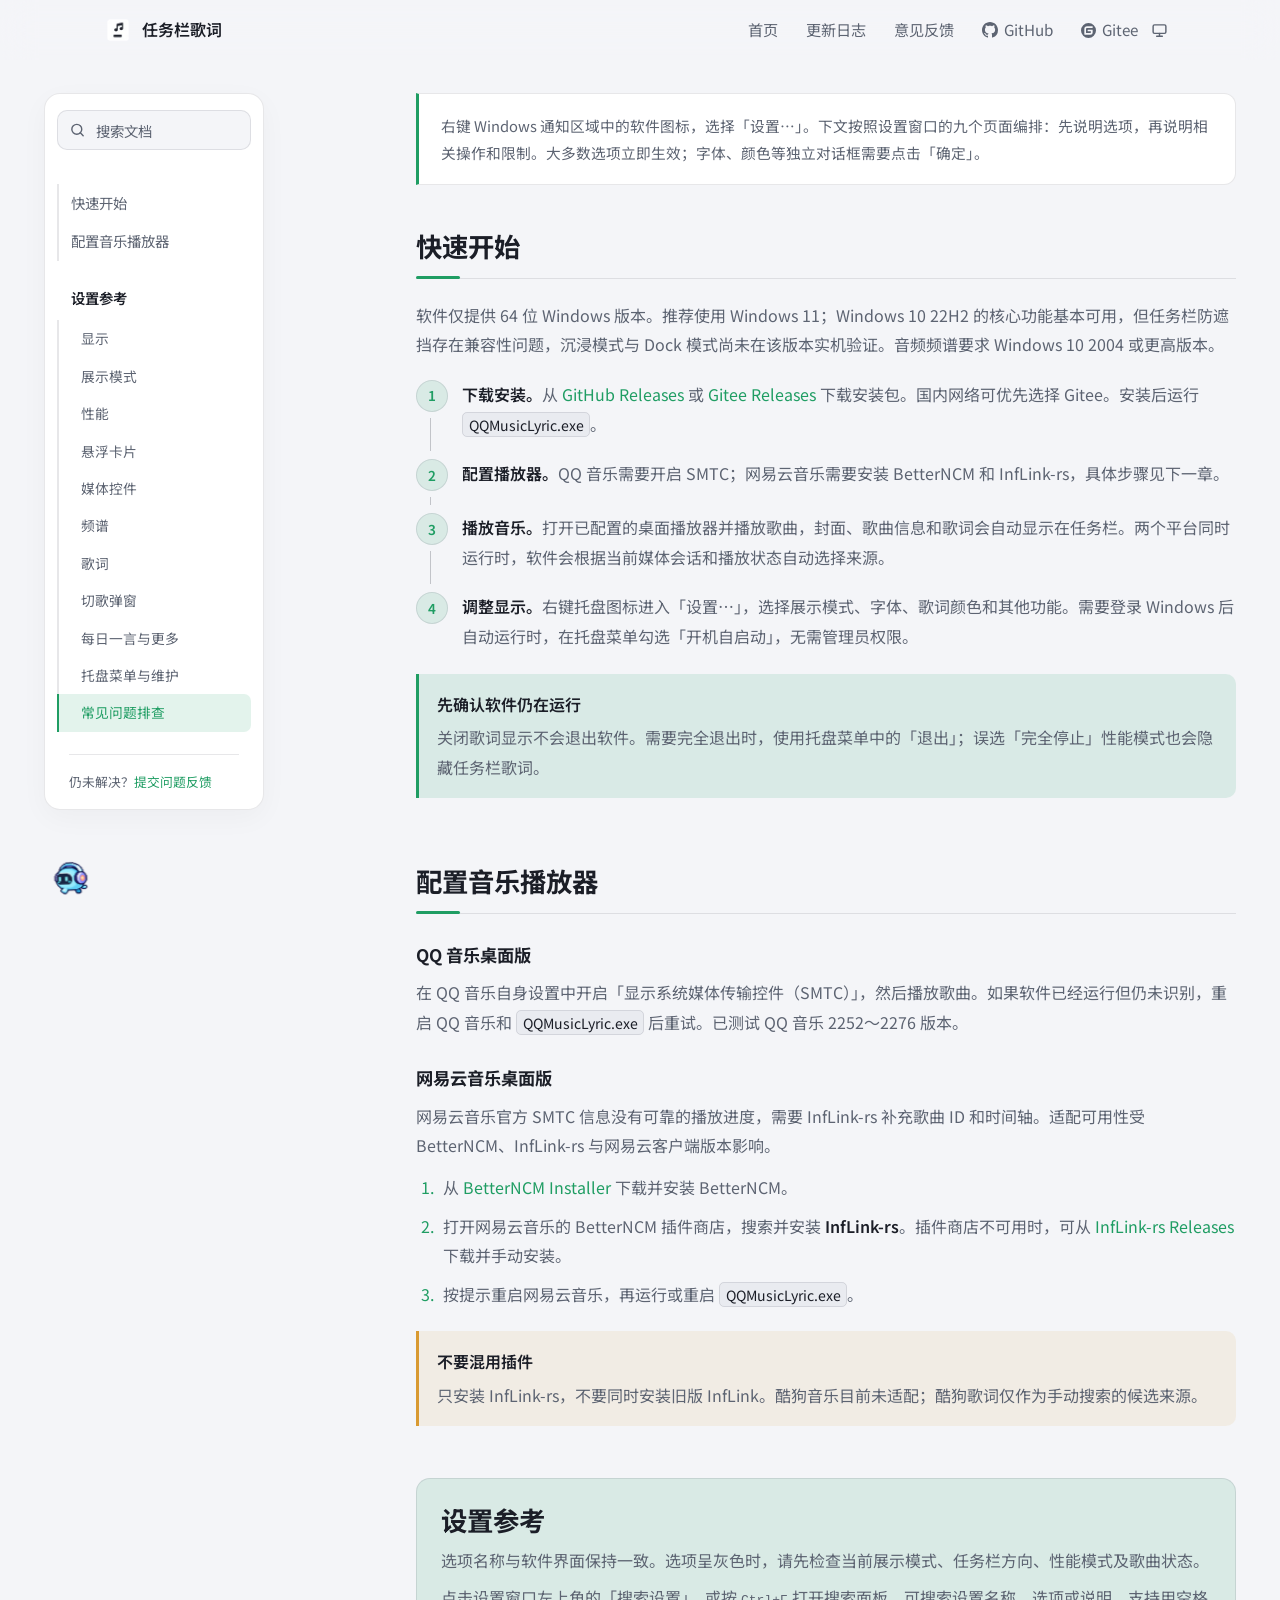
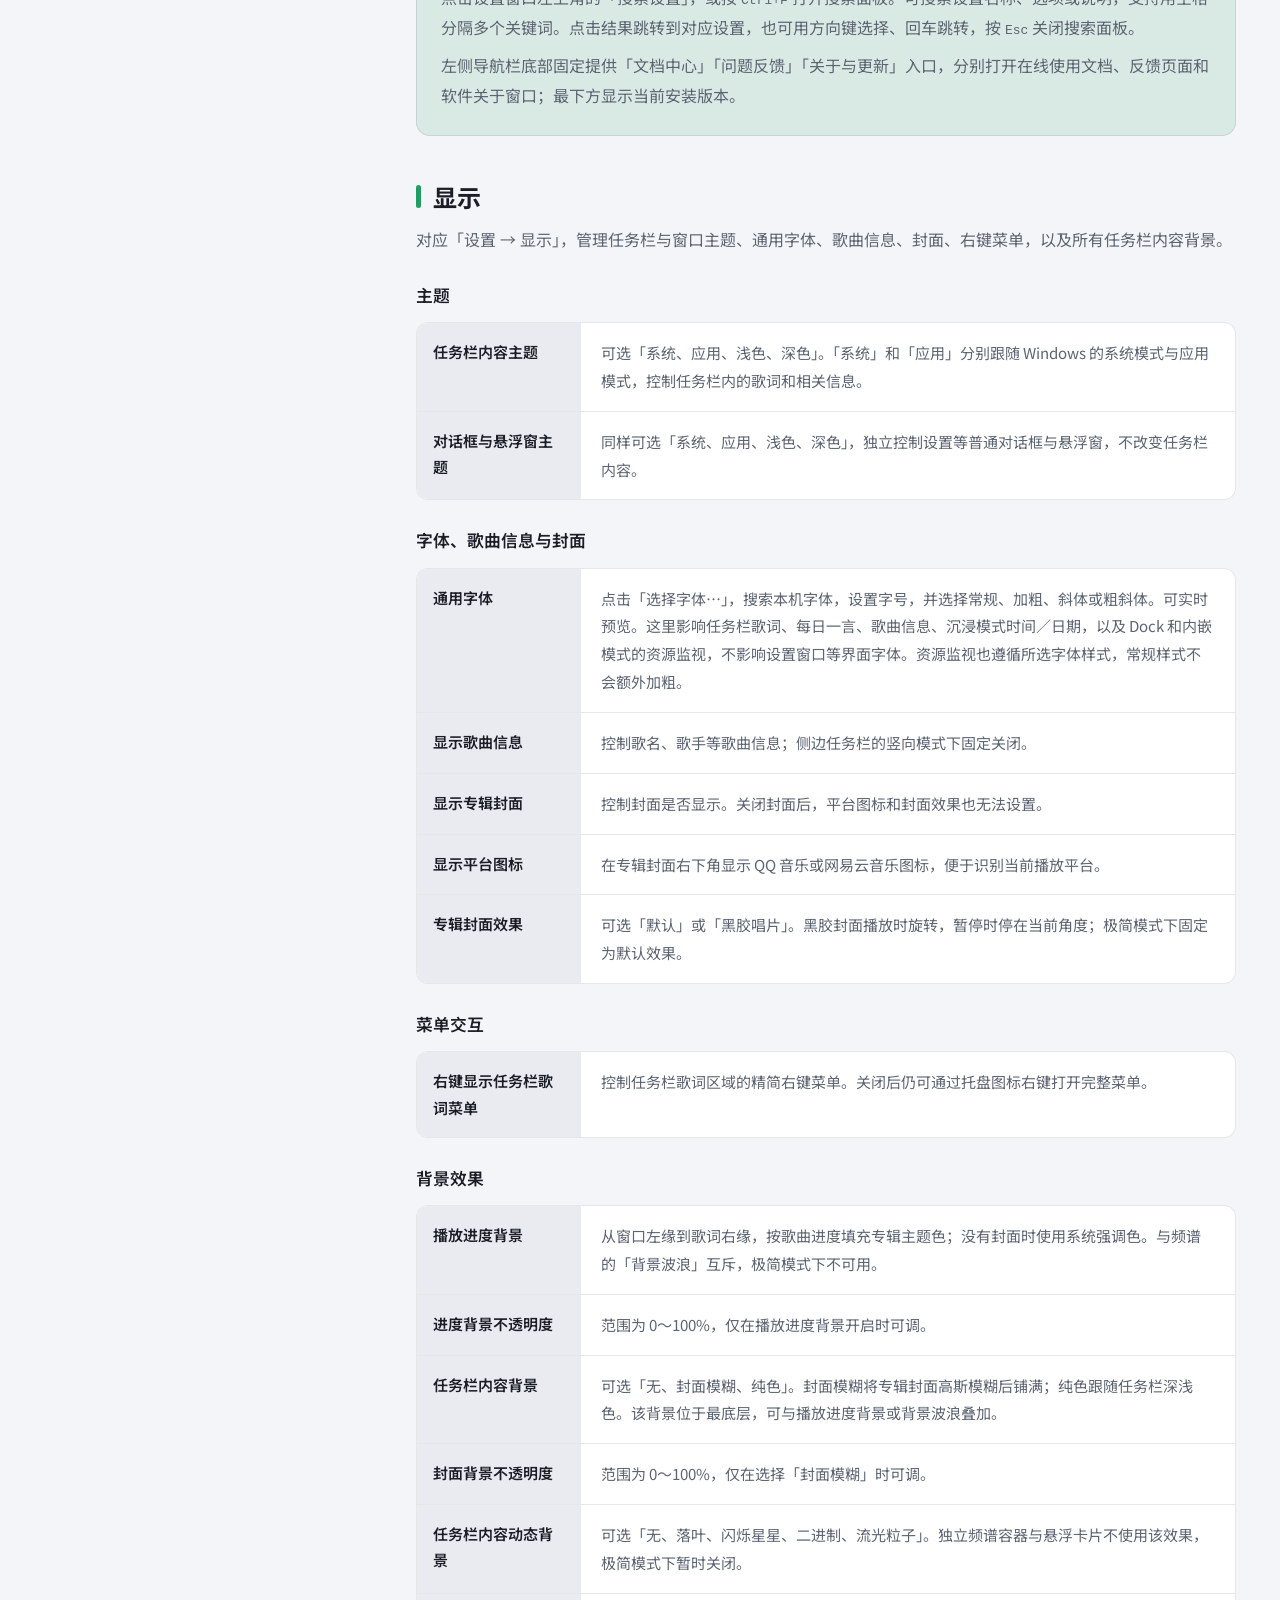
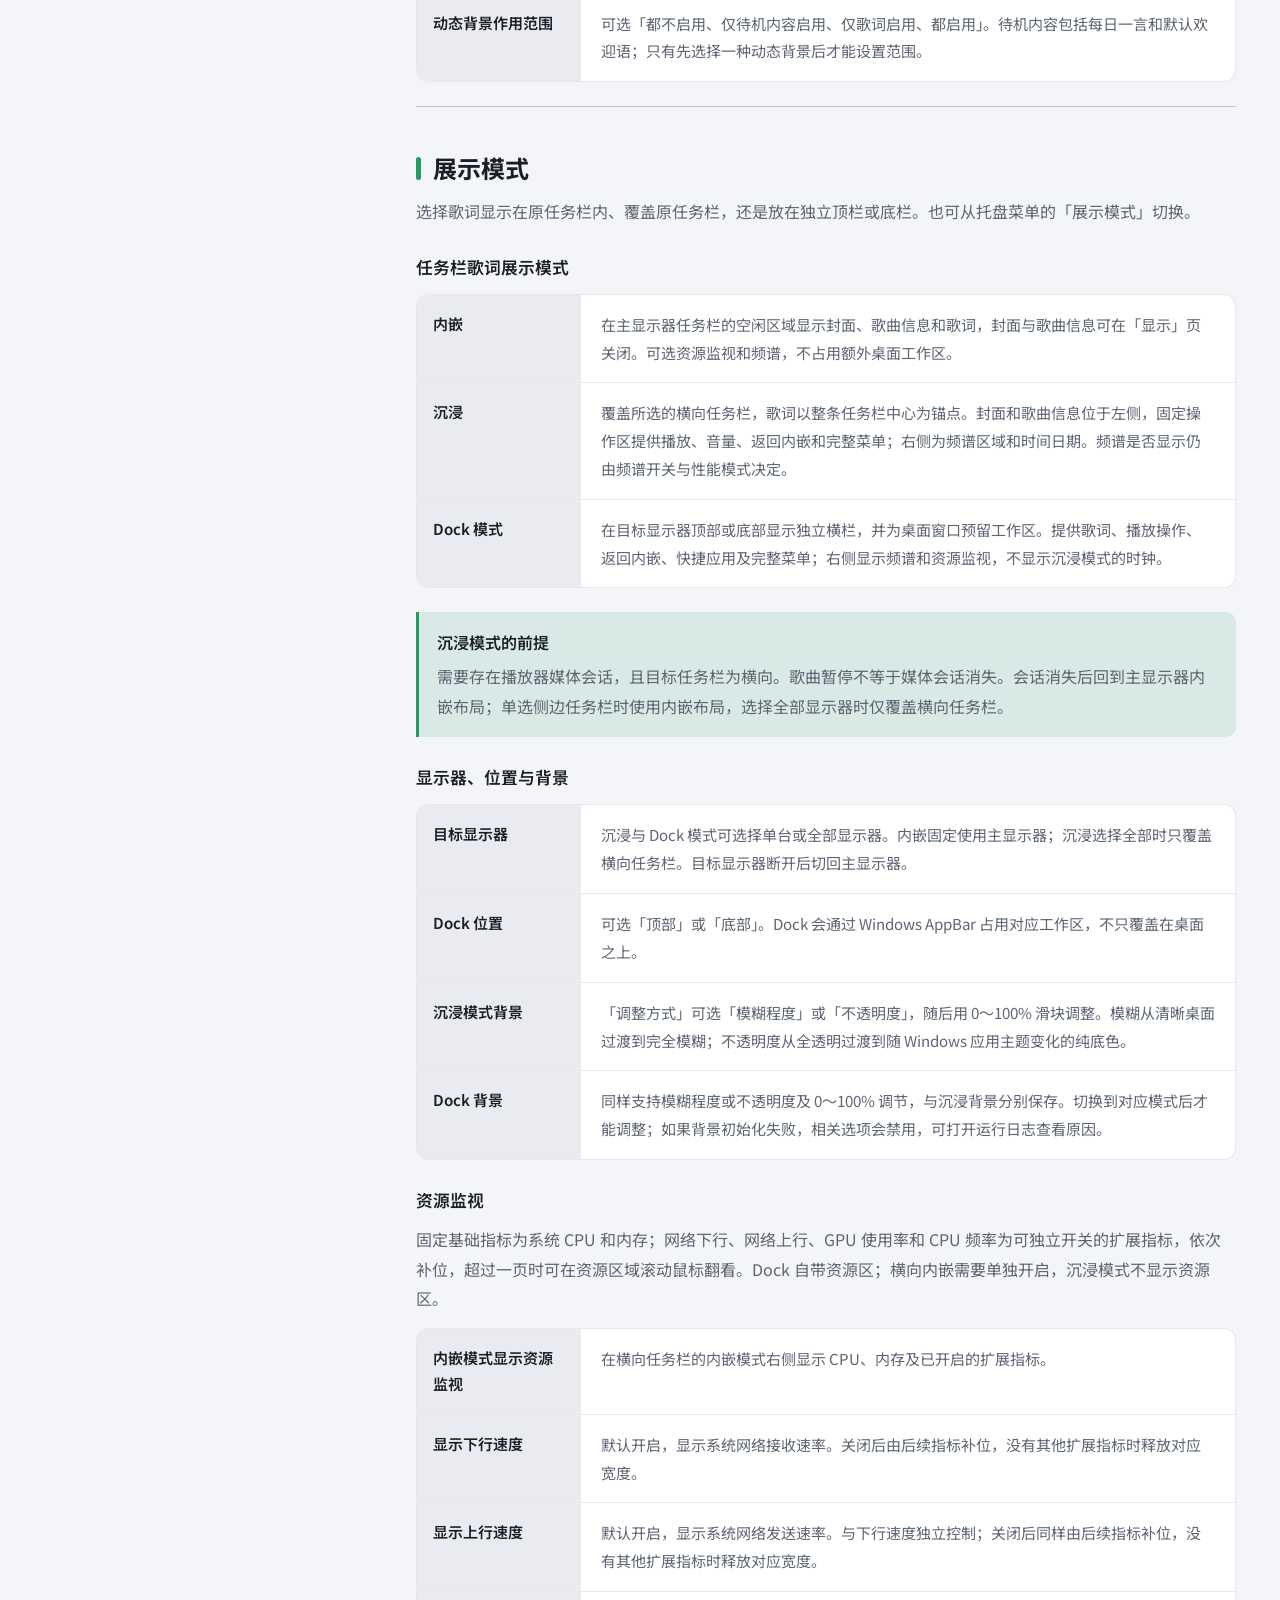
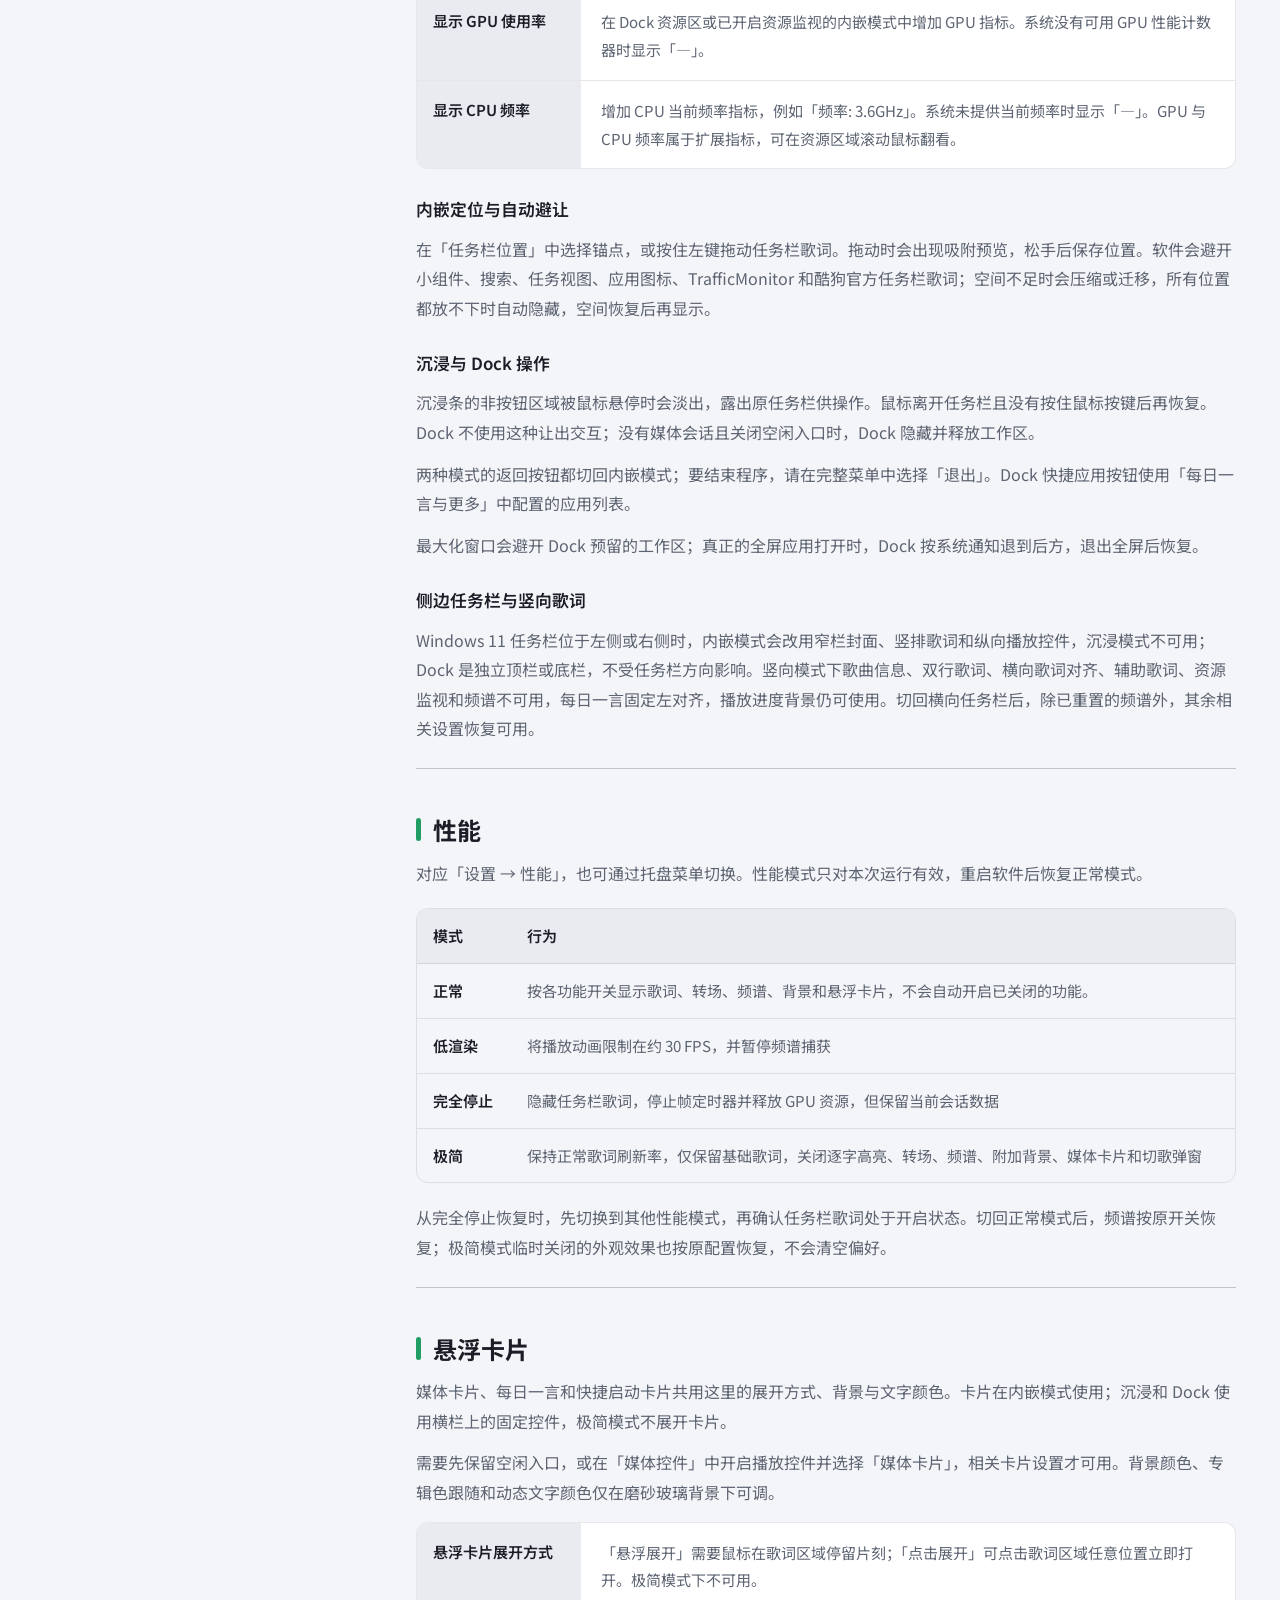
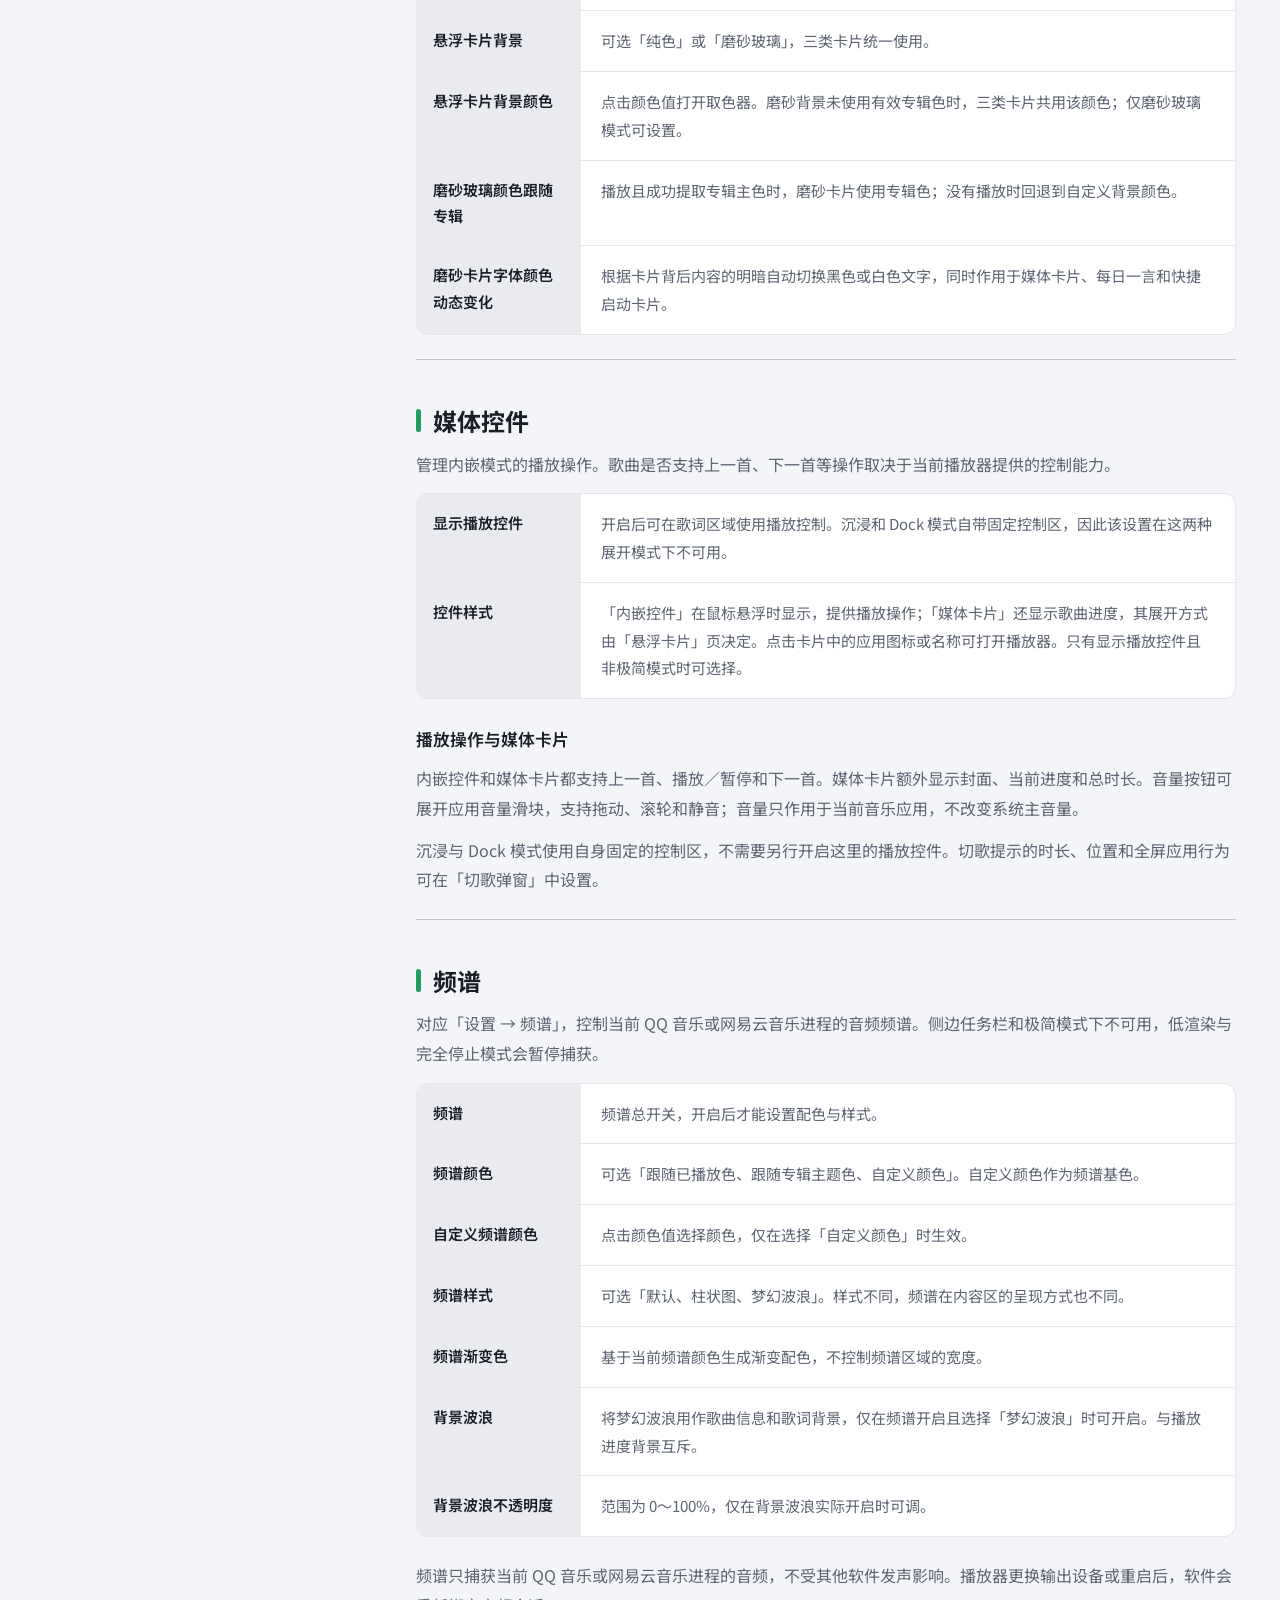
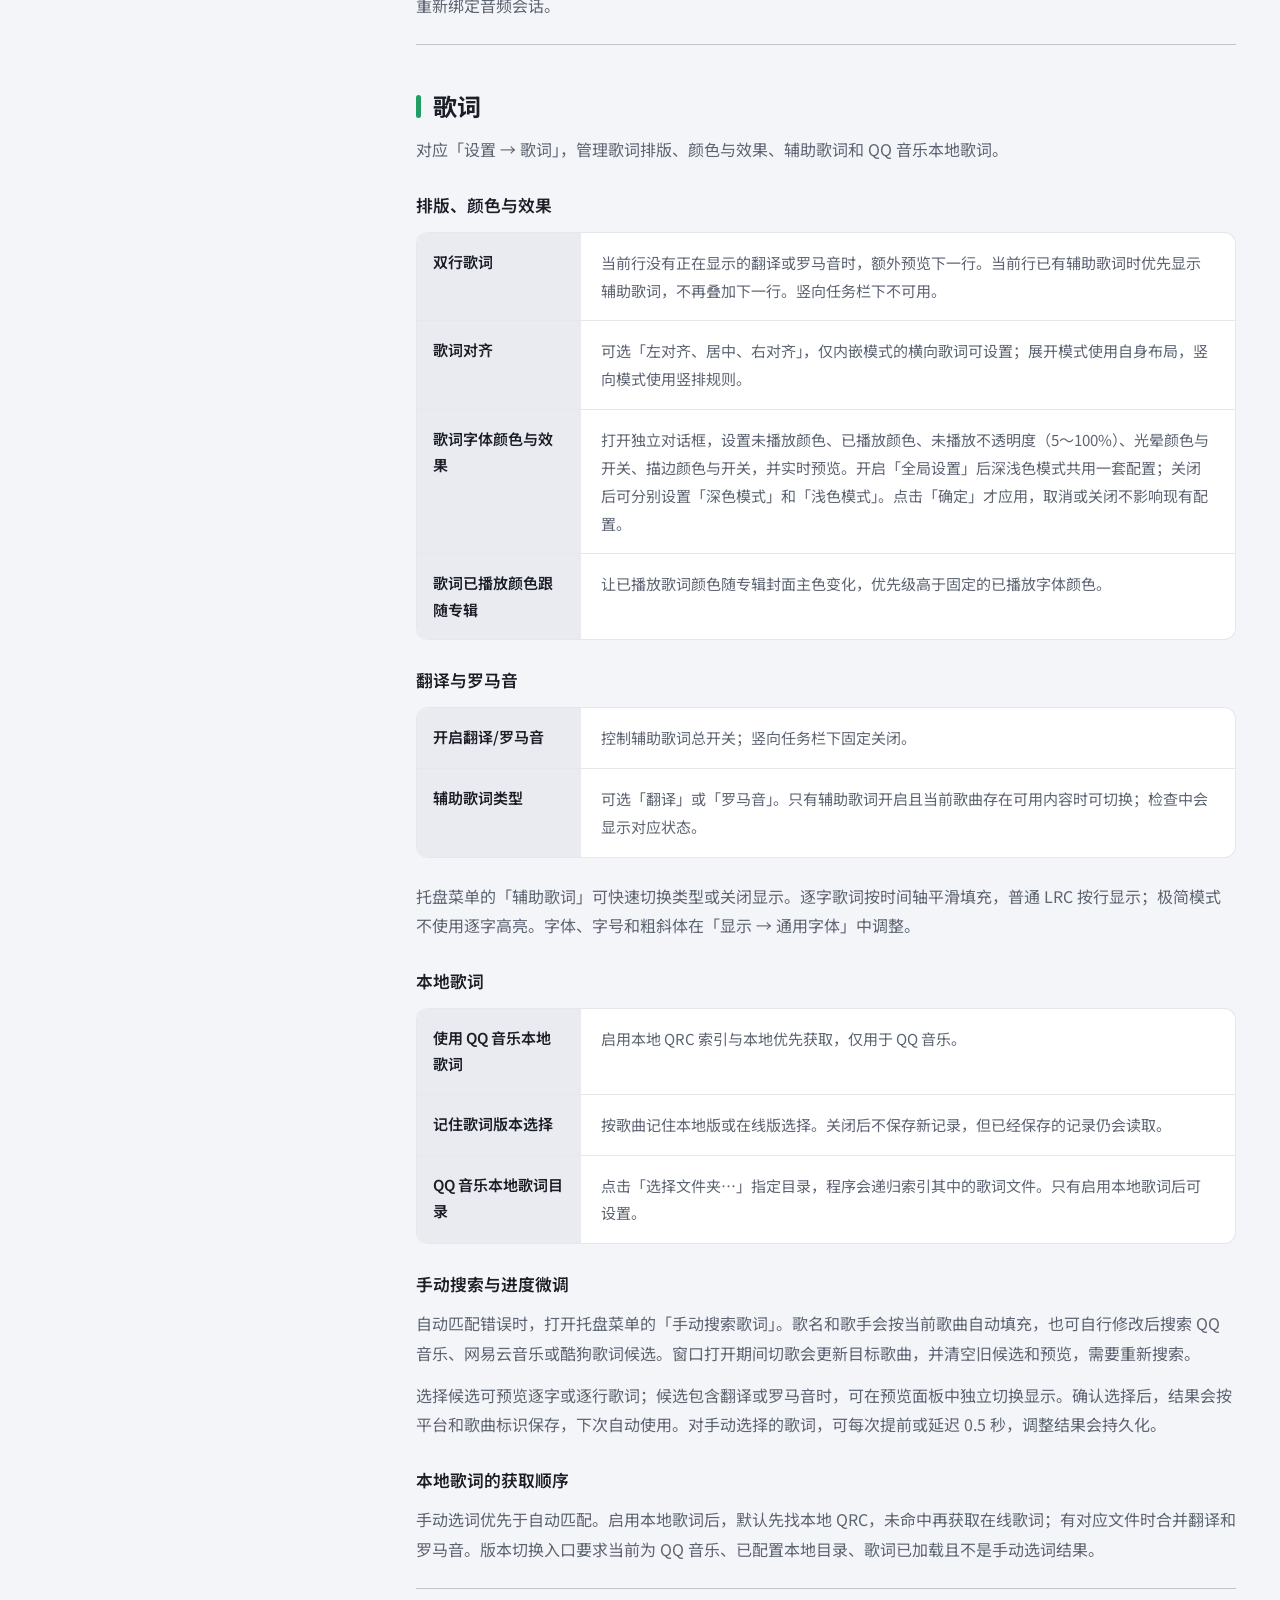
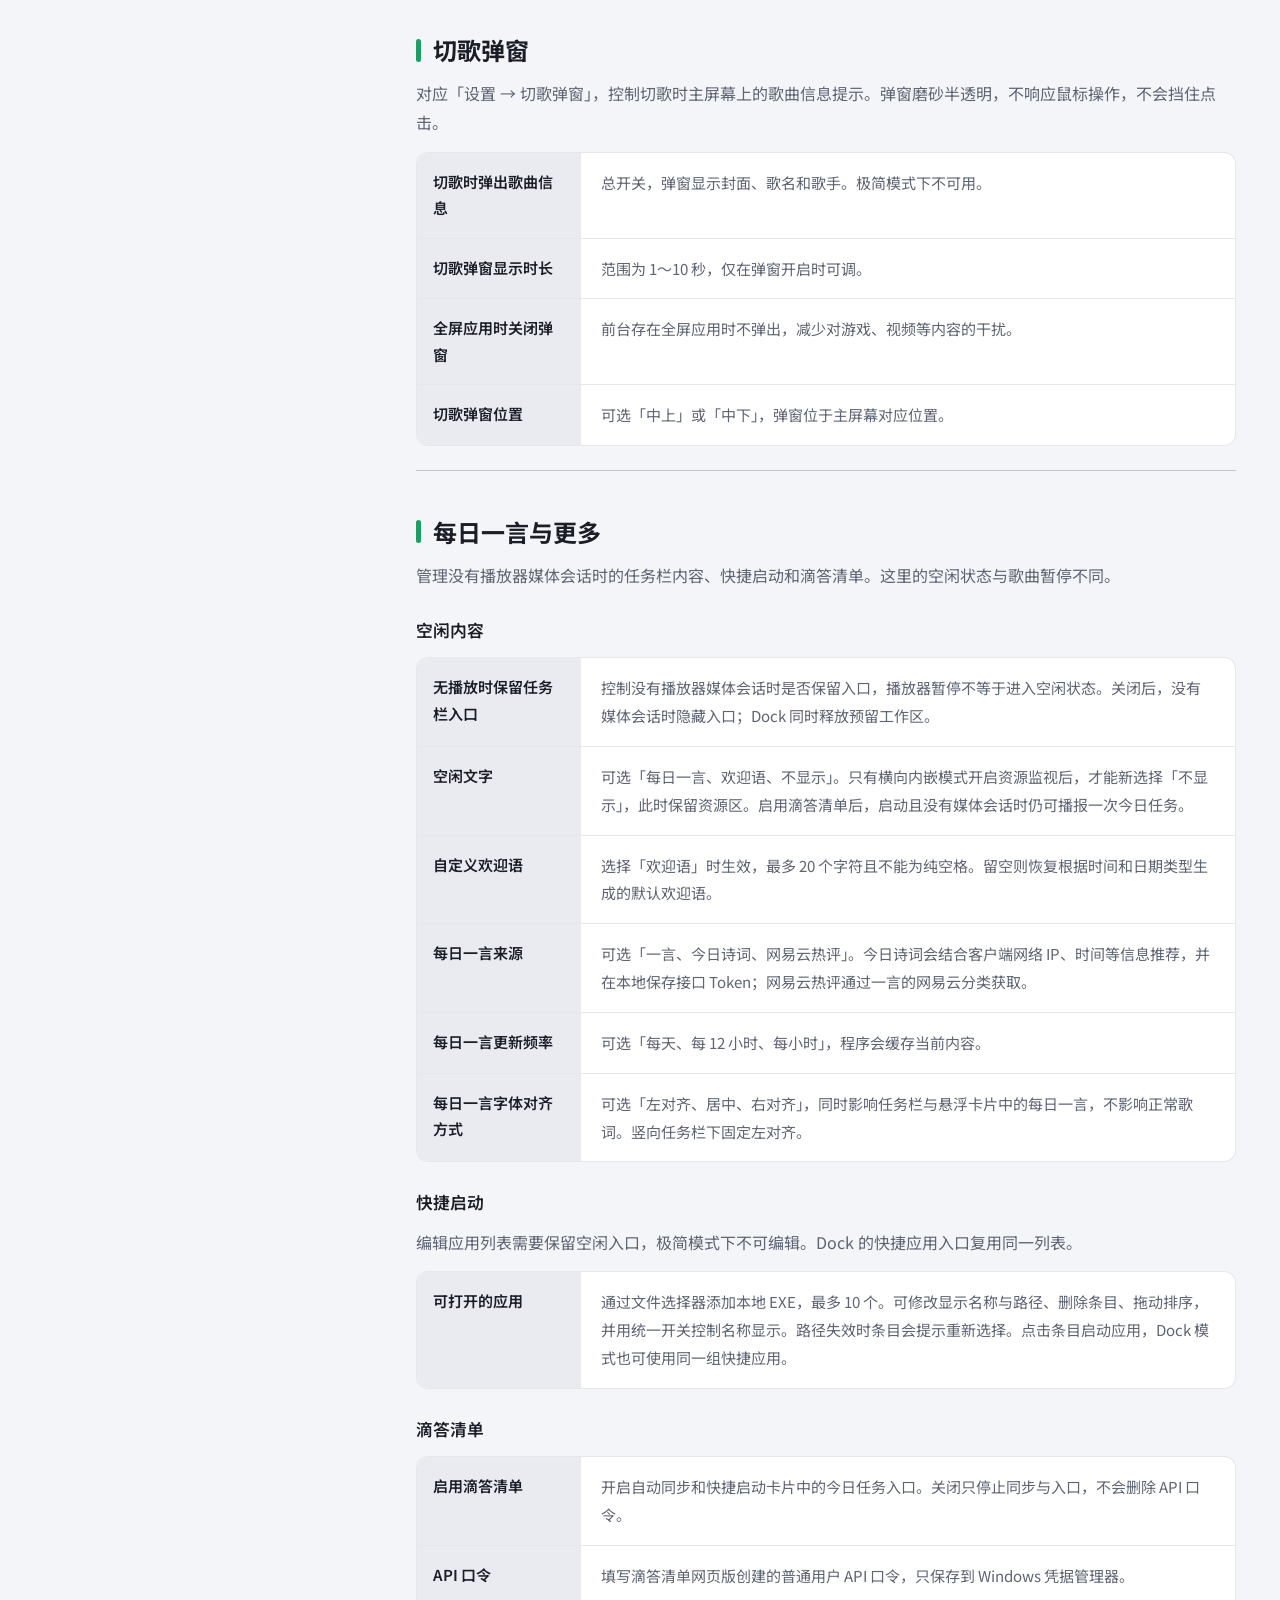
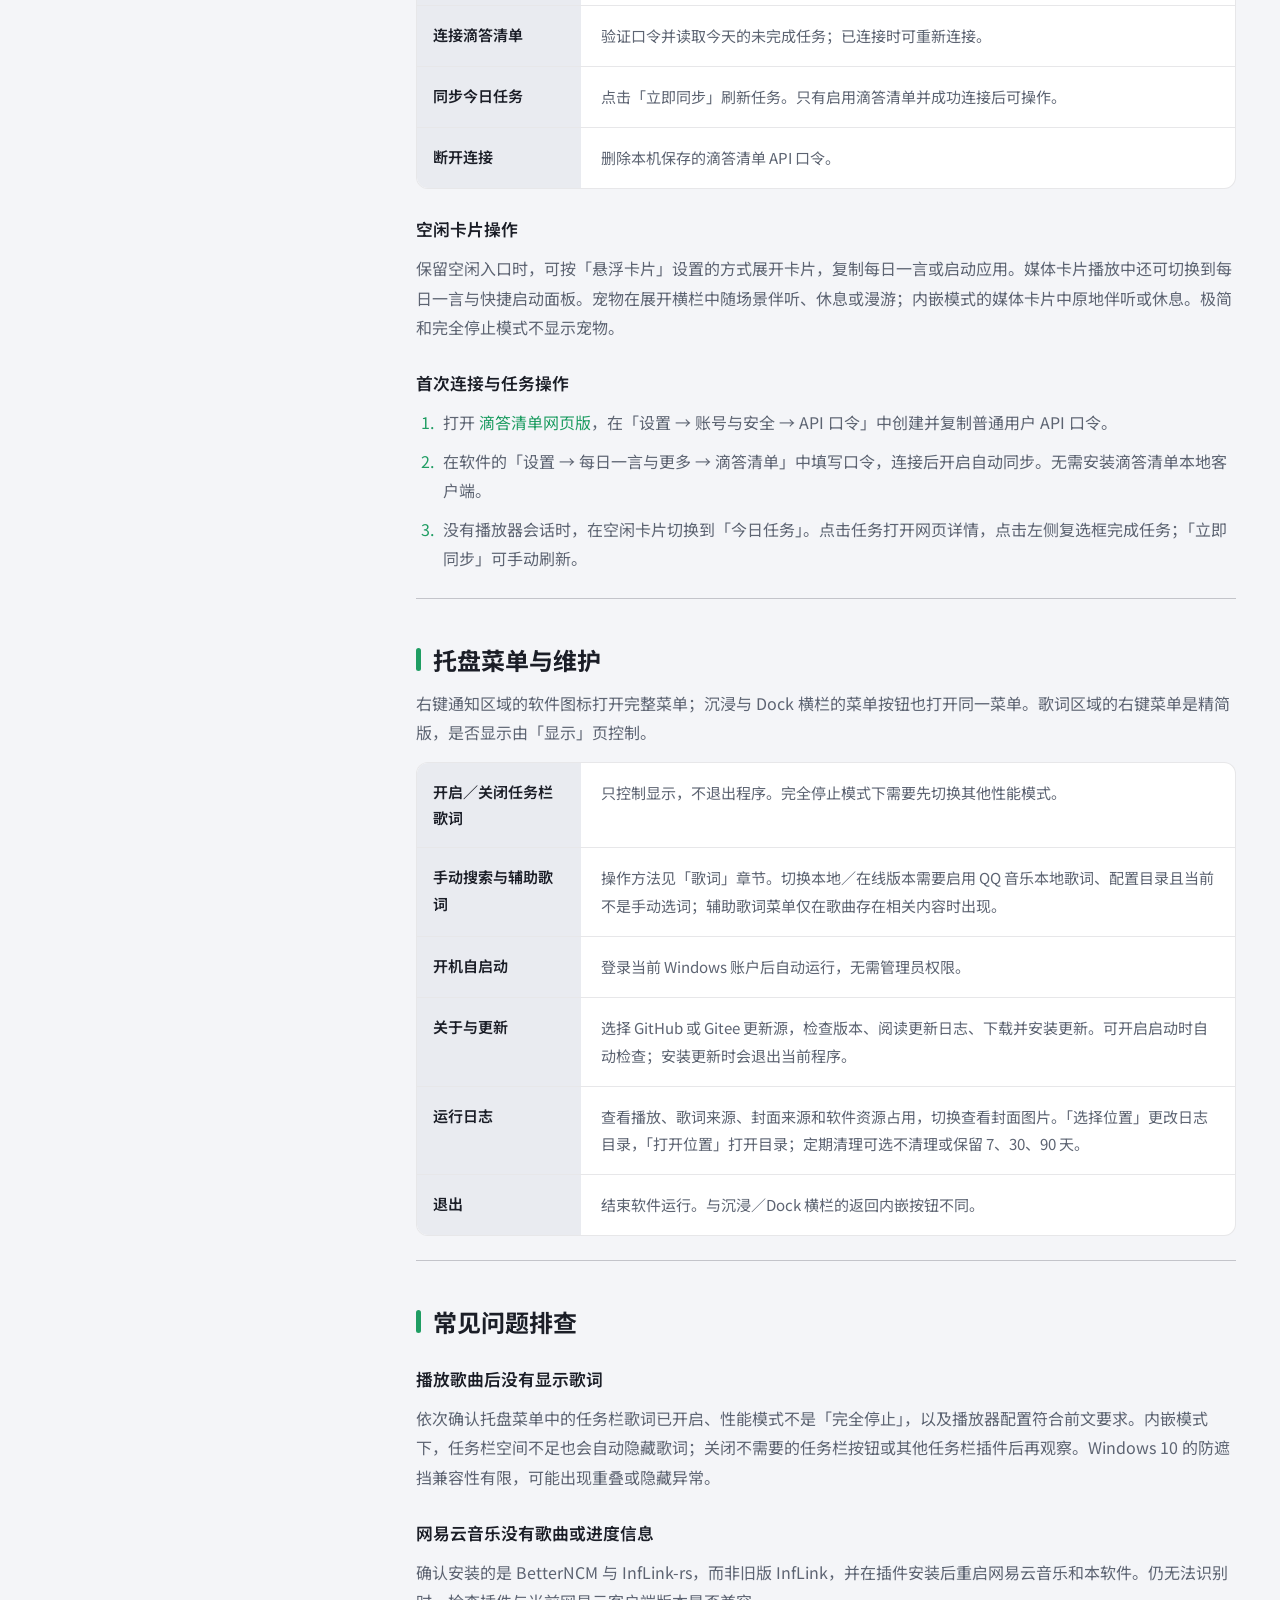
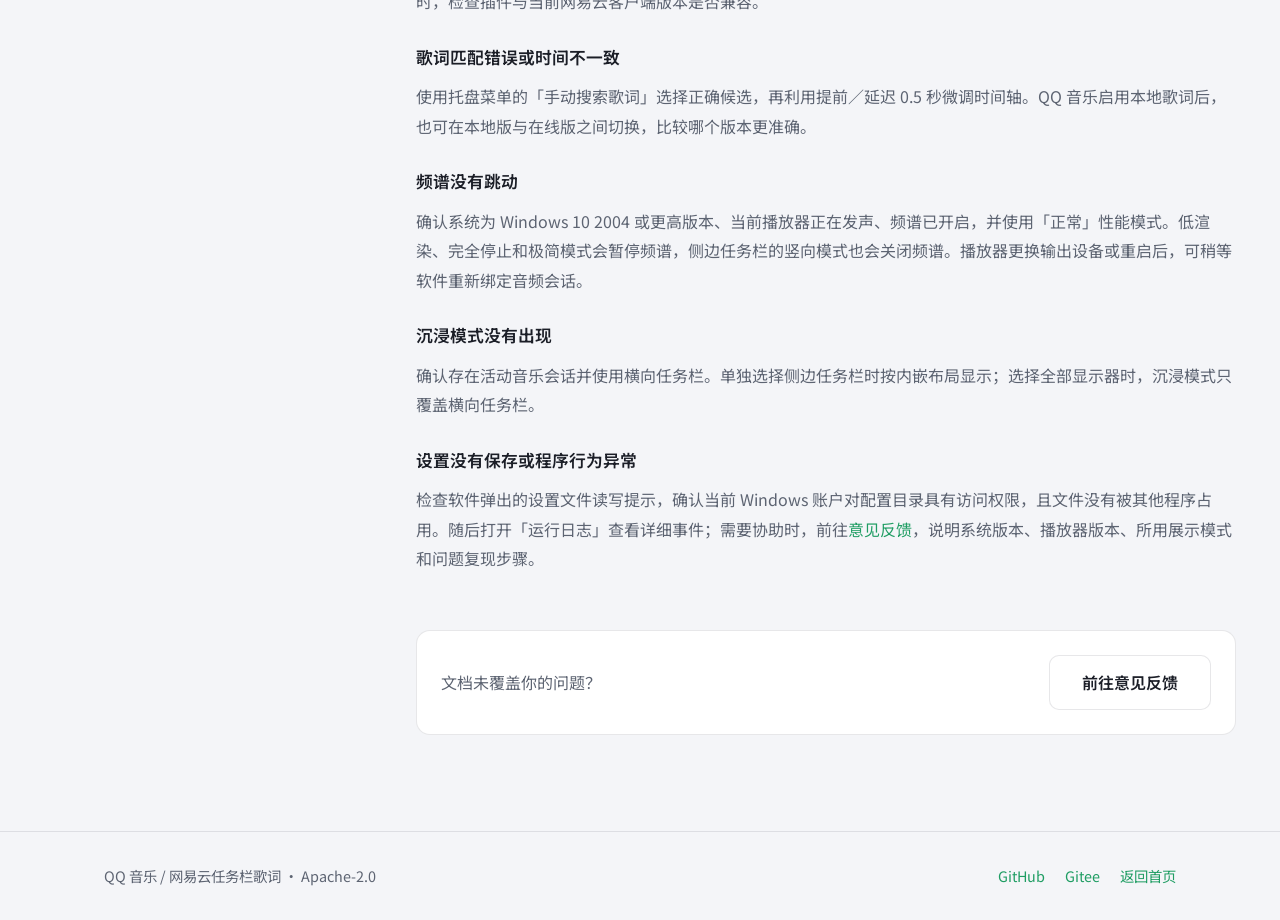
==== commit 1a437412: "site: 更新文档中心内容" ====
--- a/site/docs.html
+++ b/site/docs.html
@@ -118,6 +118,8 @@
         <section class="doc-group-heading" id="settings-reference">
           <h2>设置参考</h2>
           <p>选项名称与软件界面保持一致。选项呈灰色时，请先检查当前展示模式、任务栏方向、性能模式及歌曲状态。</p>
+          <p>点击设置窗口左上角的「搜索设置」，或按 <kbd>Ctrl+F</kbd> 打开搜索面板。可搜索设置名称、选项或说明，支持用空格分隔多个关键词。点击结果跳转到对应设置，也可用方向键选择、回车跳转，按 <kbd>Esc</kbd> 关闭搜索面板。</p>
+          <p>左侧导航栏底部固定提供「文档中心」「问题反馈」「关于与更新」入口，分别打开在线使用文档、反馈页面和软件关于窗口；最下方显示当前安装版本。</p>
         </section>
 
         <section class="doc-section doc-subsection" id="settings-display">
@@ -130,7 +132,7 @@
           </dl>
           <h4>字体、歌曲信息与封面</h4>
           <dl class="doc-settings">
-            <div><dt>通用字体</dt><dd>点击「选择字体…」，搜索本机字体，设置字号，并选择常规、加粗、斜体或粗斜体。可实时预览。这里影响任务栏歌词、每日一言、歌曲信息、沉浸模式时间／日期和 Dock 资源占用，不影响设置窗口等界面字体。</dd></div>
+            <div><dt>通用字体</dt><dd>点击「选择字体…」，搜索本机字体，设置字号，并选择常规、加粗、斜体或粗斜体。可实时预览。这里影响任务栏歌词、每日一言、歌曲信息、沉浸模式时间／日期，以及 Dock 和内嵌模式的资源监视，不影响设置窗口等界面字体。资源监视也遵循所选字体样式，常规样式不会额外加粗。</dd></div>
             <div><dt>显示歌曲信息</dt><dd>控制歌名、歌手等歌曲信息；侧边任务栏的竖向模式下固定关闭。</dd></div>
             <div><dt>显示专辑封面</dt><dd>控制封面是否显示。关闭封面后，平台图标和封面效果也无法设置。</dd></div>
             <div><dt>显示平台图标</dt><dd>在专辑封面右下角显示 QQ 音乐或网易云音乐图标，便于识别当前播放平台。</dd></div>
@@ -169,9 +171,11 @@
             <div><dt>Dock 背景</dt><dd>同样支持模糊程度或不透明度及 0～100% 调节，与沉浸背景分别保存。切换到对应模式后才能调整；如果背景初始化失败，相关选项会禁用，可打开运行日志查看原因。</dd></div>
           </dl>
           <h4>资源监视</h4>
-          <p>基础指标为系统 CPU、内存和网络上下行速率。Dock 自带资源区；横向内嵌需要单独开启，沉浸模式不显示资源区。</p>
-          <dl class="doc-settings">
-            <div><dt>内嵌模式显示资源监视</dt><dd>在横向任务栏的内嵌模式右侧显示 CPU、内存和网络上下行速度；开启后，扩展指标也可用滚轮切换。</dd></div>
+          <p>固定基础指标为系统 CPU 和内存；网络下行、网络上行、GPU 使用率和 CPU 频率为可独立开关的扩展指标，依次补位，超过一页时可在资源区域滚动鼠标翻看。Dock 自带资源区；横向内嵌需要单独开启，沉浸模式不显示资源区。</p>
+          <dl class="doc-settings">
+            <div><dt>内嵌模式显示资源监视</dt><dd>在横向任务栏的内嵌模式右侧显示 CPU、内存及已开启的扩展指标。</dd></div>
+            <div><dt>显示下行速度</dt><dd>默认开启，显示系统网络接收速率。关闭后由后续指标补位，没有其他扩展指标时释放对应宽度。</dd></div>
+            <div><dt>显示上行速度</dt><dd>默认开启，显示系统网络发送速率。与下行速度独立控制；关闭后同样由后续指标补位，没有其他扩展指标时释放对应宽度。</dd></div>
             <div><dt>显示 GPU 使用率</dt><dd>在 Dock 资源区或已开启资源监视的内嵌模式中增加 GPU 指标。系统没有可用 GPU 性能计数器时显示「—」。</dd></div>
             <div><dt>显示 CPU 频率</dt><dd>增加 CPU 当前频率指标，例如「频率: 3.6GHz」。系统未提供当前频率时显示「—」。GPU 与 CPU 频率属于扩展指标，可在资源区域滚动鼠标翻看。</dd></div>
           </dl>
@@ -265,7 +269,8 @@
             <div><dt>QQ 音乐本地歌词目录</dt><dd>点击「选择文件夹…」指定目录，程序会递归索引其中的歌词文件。只有启用本地歌词后可设置。</dd></div>
           </dl>
           <h4>手动搜索与进度微调</h4>
-          <p>自动匹配错误时，打开托盘菜单的「手动搜索歌词」，选择 QQ 音乐、网易云音乐或酷狗歌词候选并预览。选择结果会按平台和歌曲标识保存，下次自动使用。对手动选择的歌词，可每次提前或延迟 0.5 秒，调整结果会持久化。</p>
+          <p>自动匹配错误时，打开托盘菜单的「手动搜索歌词」。歌名和歌手会按当前歌曲自动填充，也可自行修改后搜索 QQ 音乐、网易云音乐或酷狗歌词候选。窗口打开期间切歌会更新目标歌曲，并清空旧候选和预览，需要重新搜索。</p>
+          <p>选择候选可预览逐字或逐行歌词；候选包含翻译或罗马音时，可在预览面板中独立切换显示。确认选择后，结果会按平台和歌曲标识保存，下次自动使用。对手动选择的歌词，可每次提前或延迟 0.5 秒，调整结果会持久化。</p>
           <h4>本地歌词的获取顺序</h4>
           <p>手动选词优先于自动匹配。启用本地歌词后，默认先找本地 QRC，未命中再获取在线歌词；有对应文件时合并翻译和罗马音。版本切换入口要求当前为 QQ 音乐、已配置本地目录、歌词已加载且不是手动选词结果。</p>
         </section>
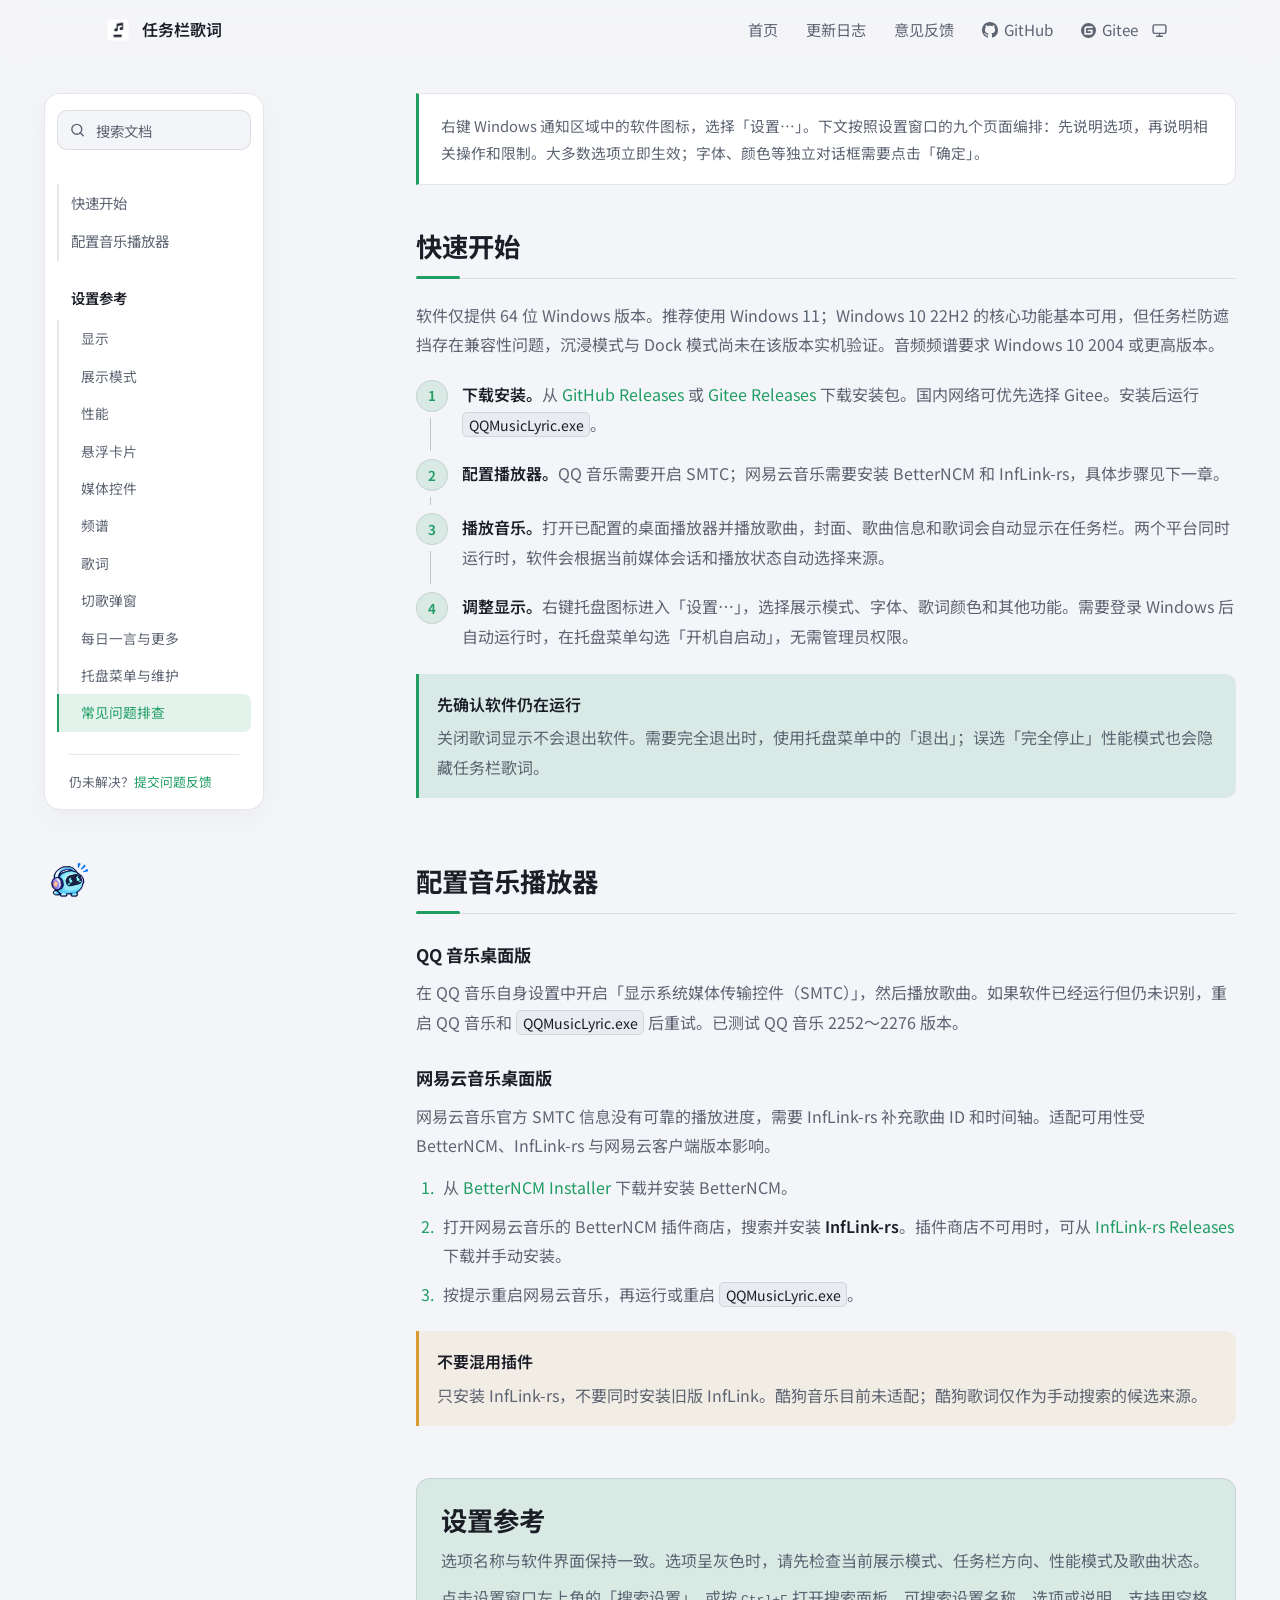
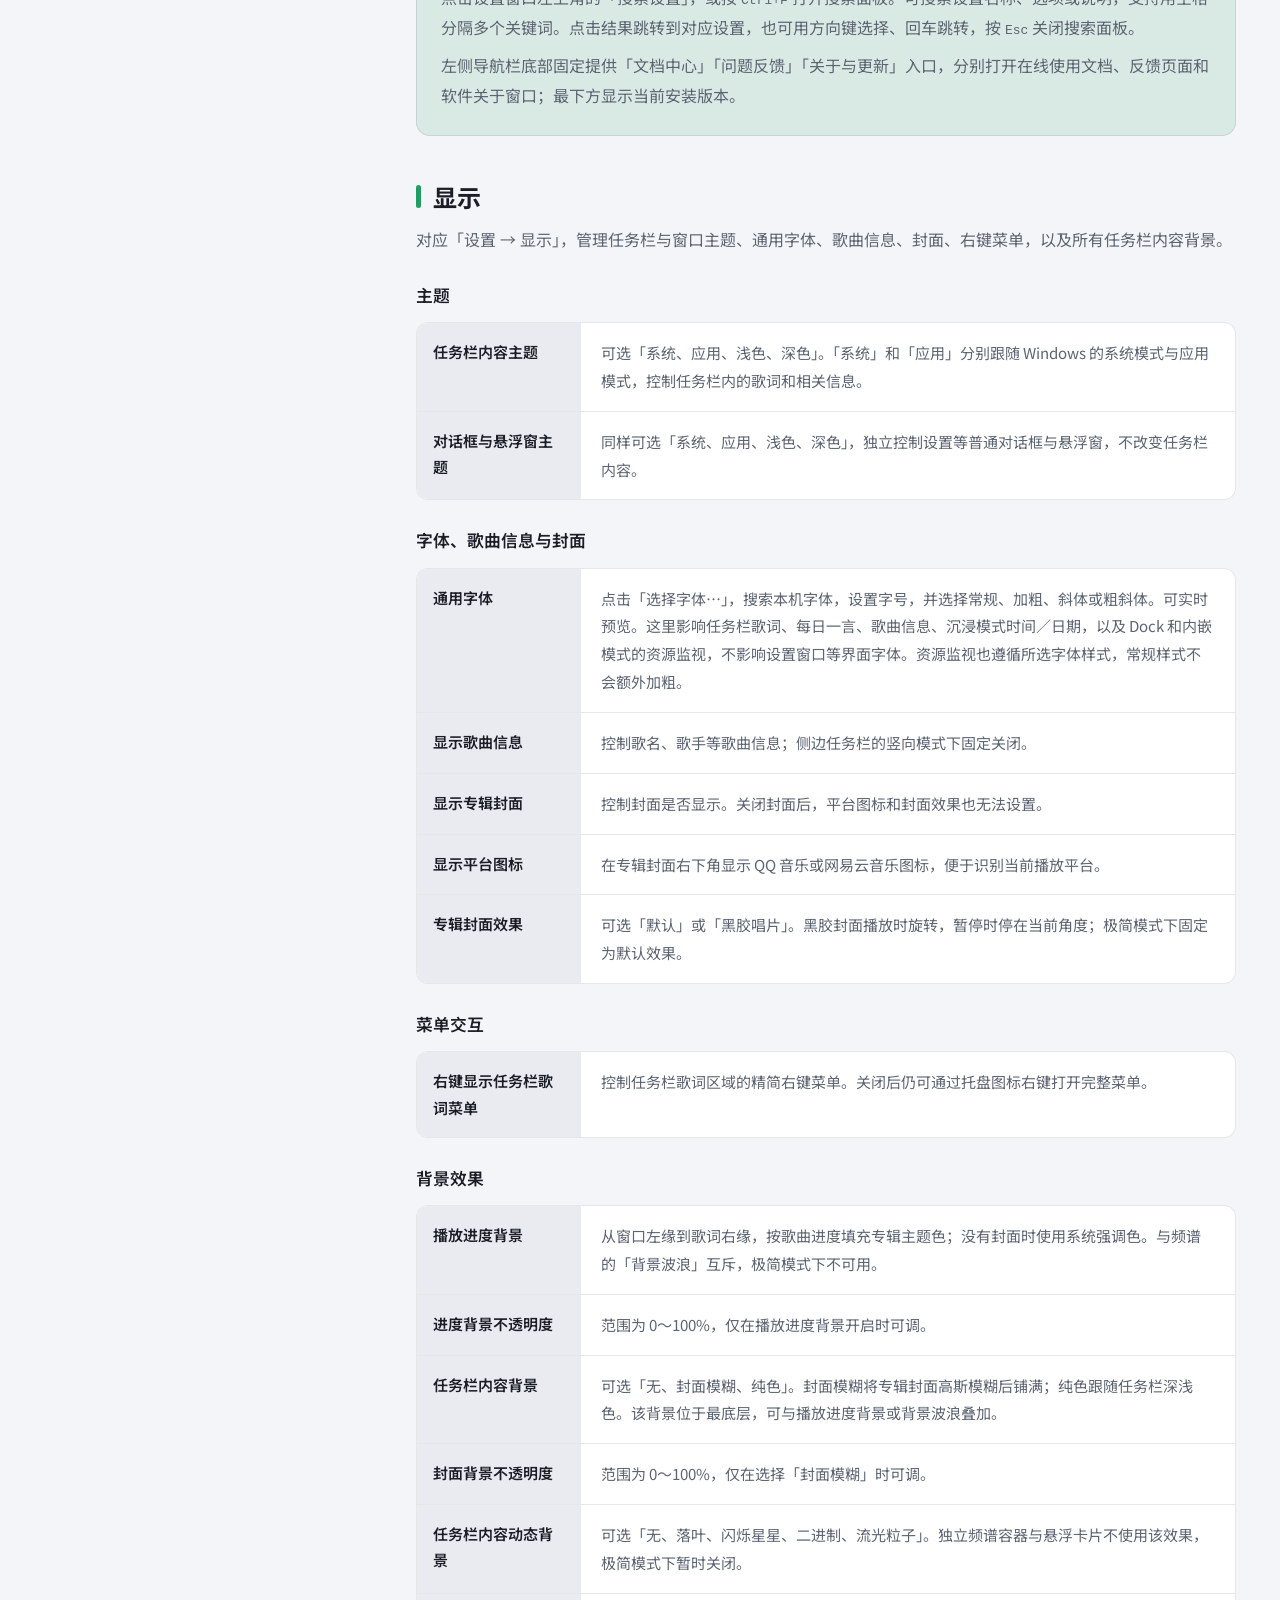
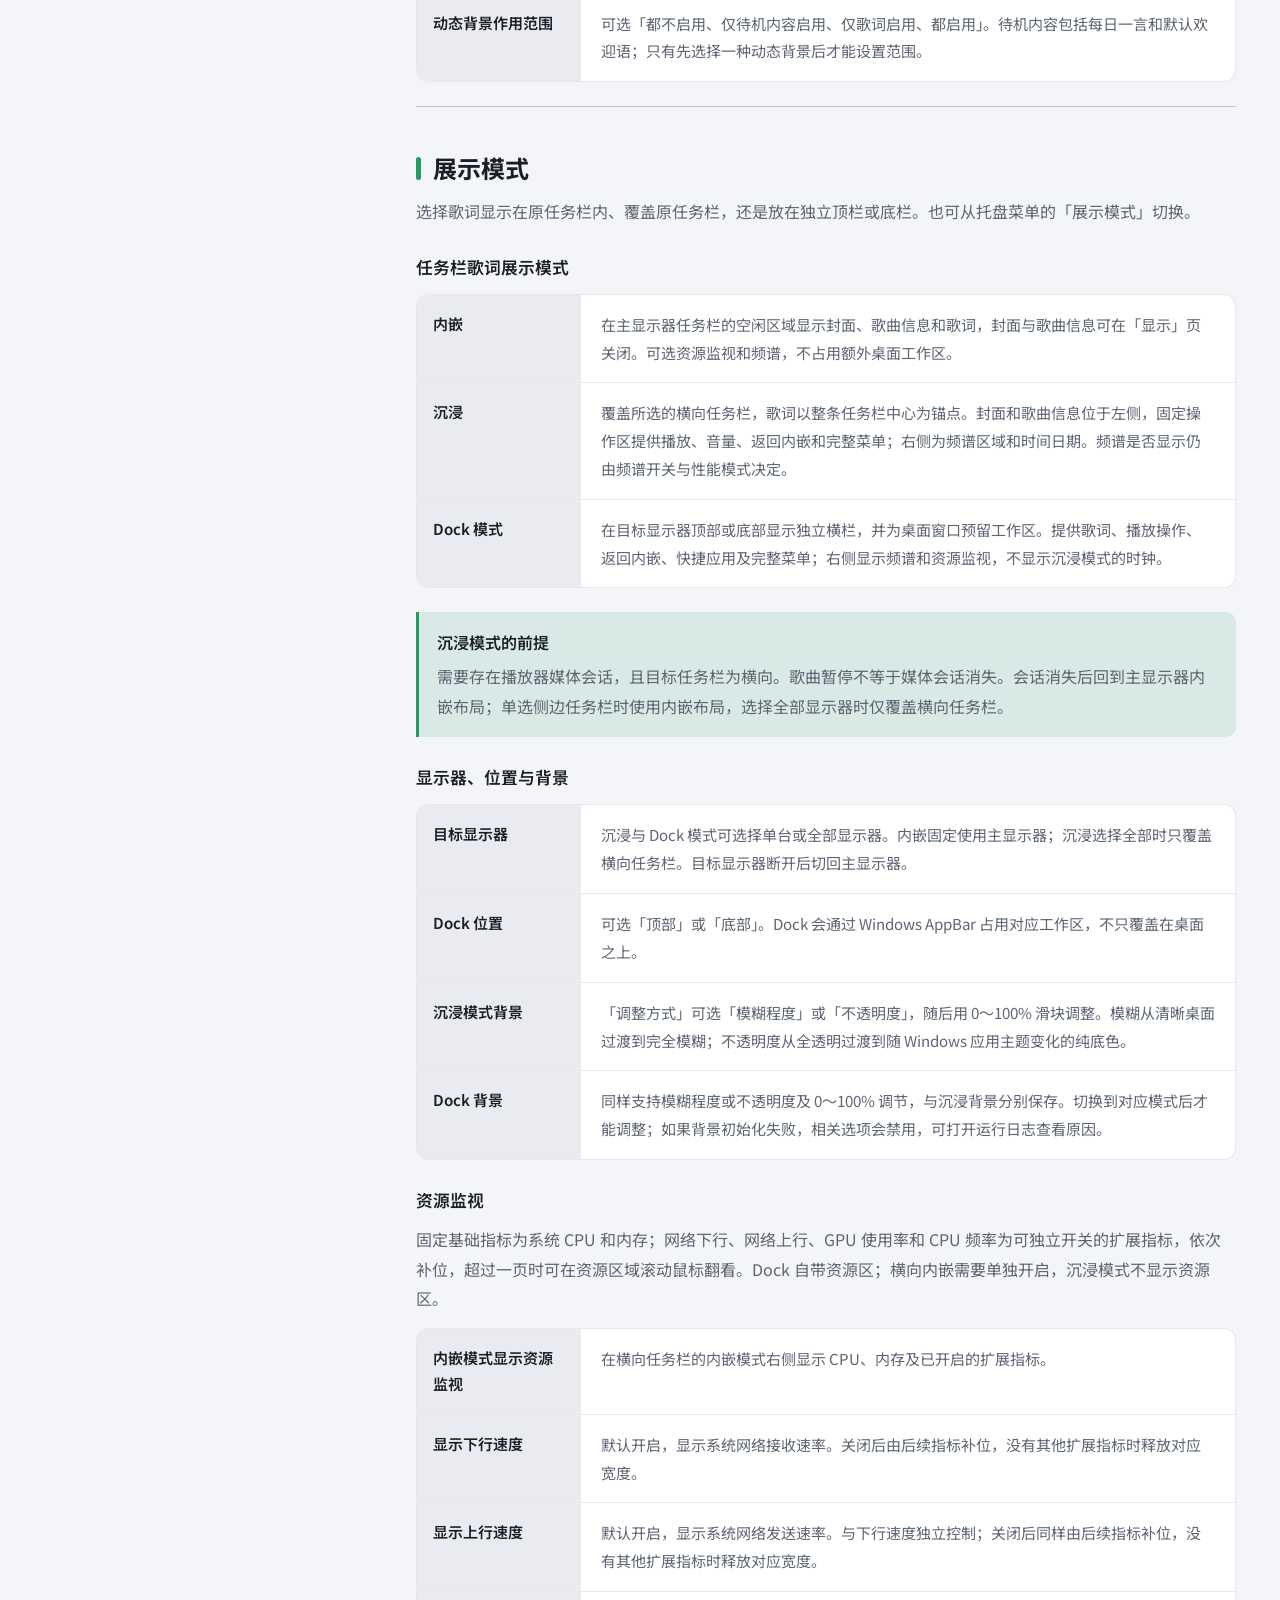
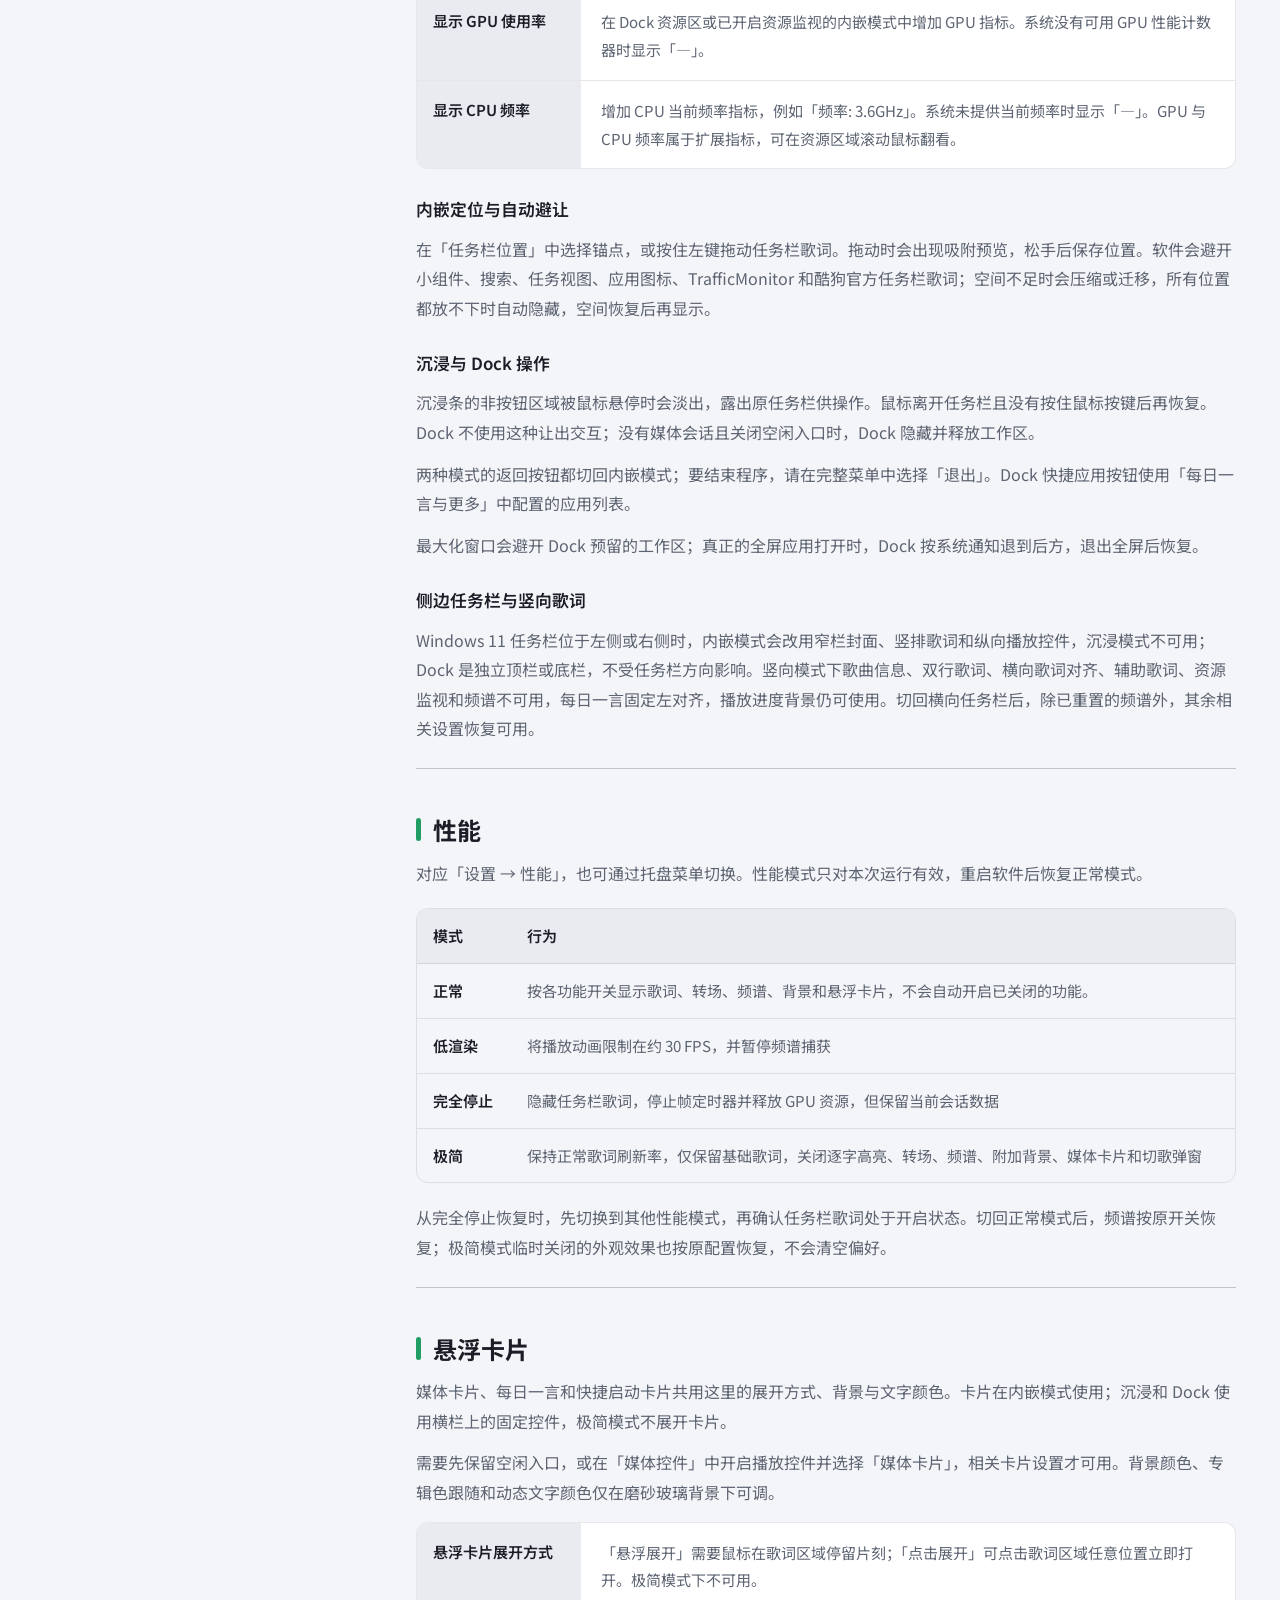
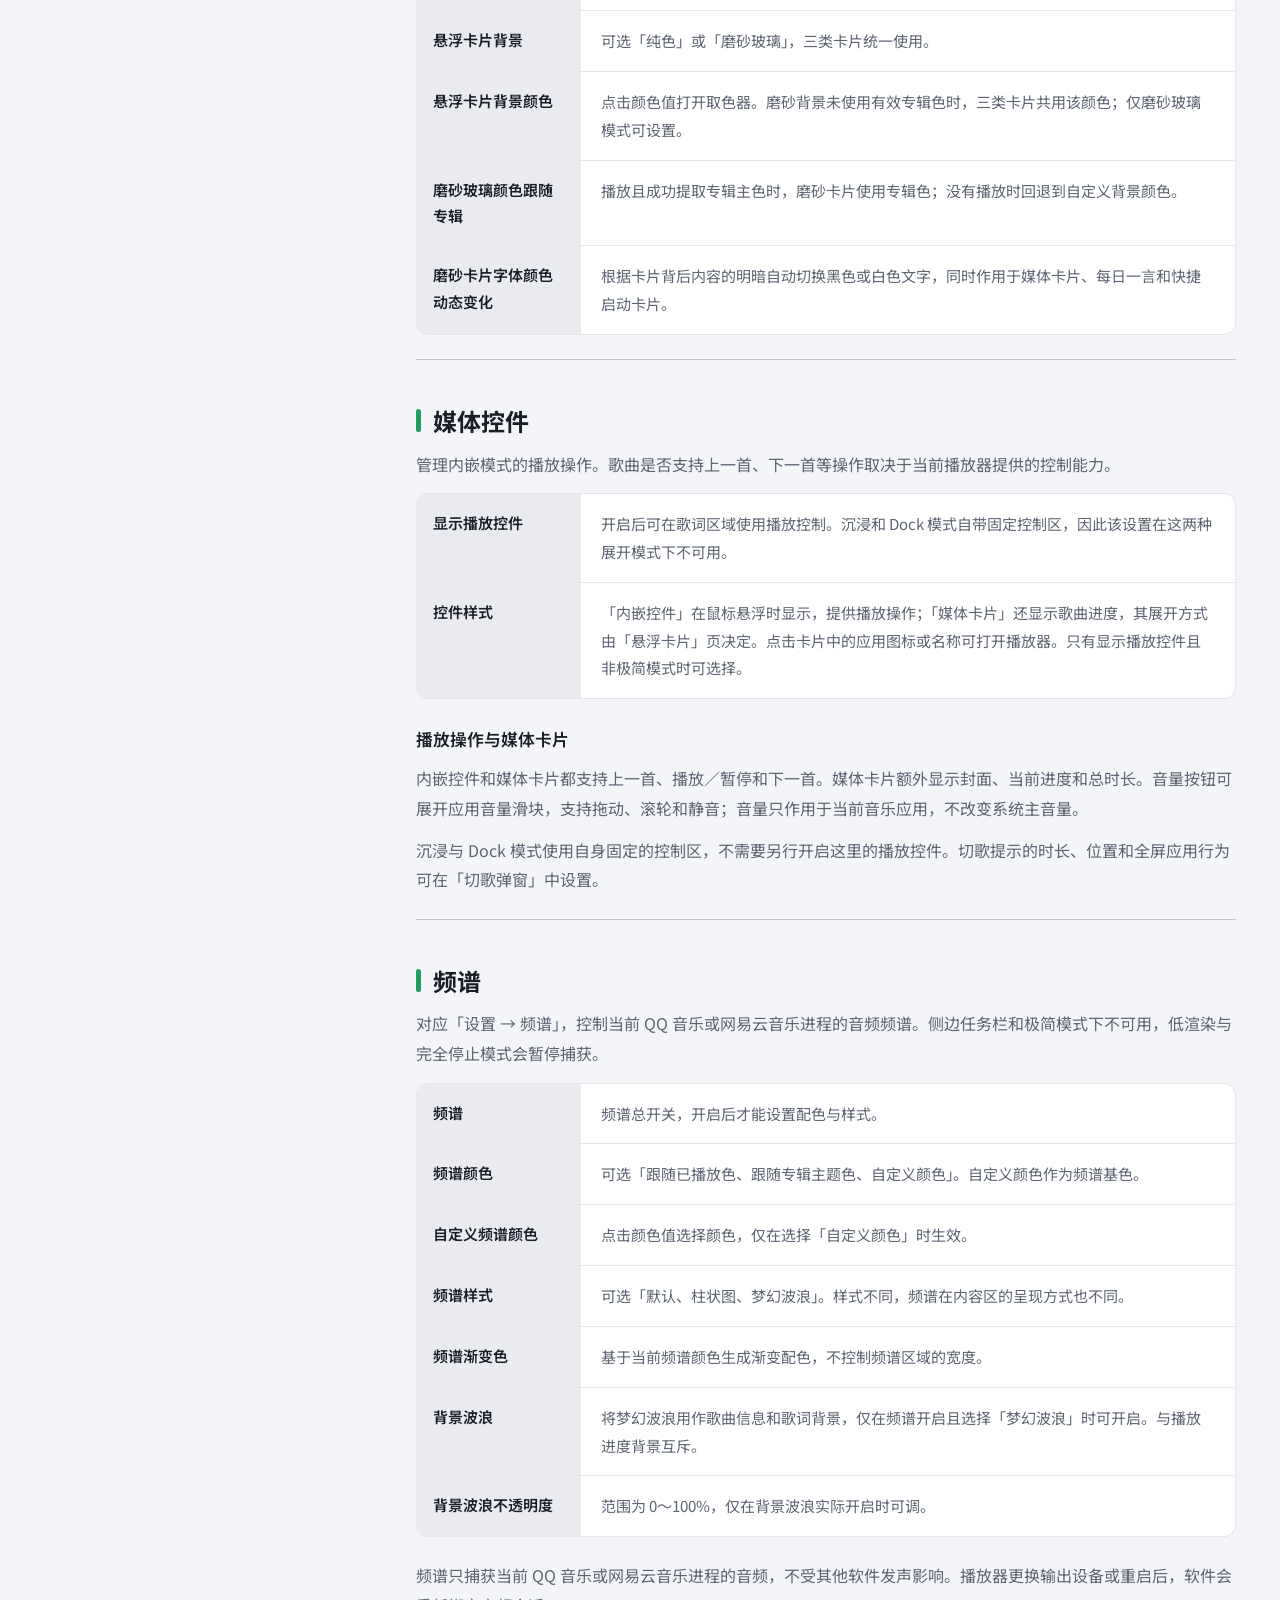
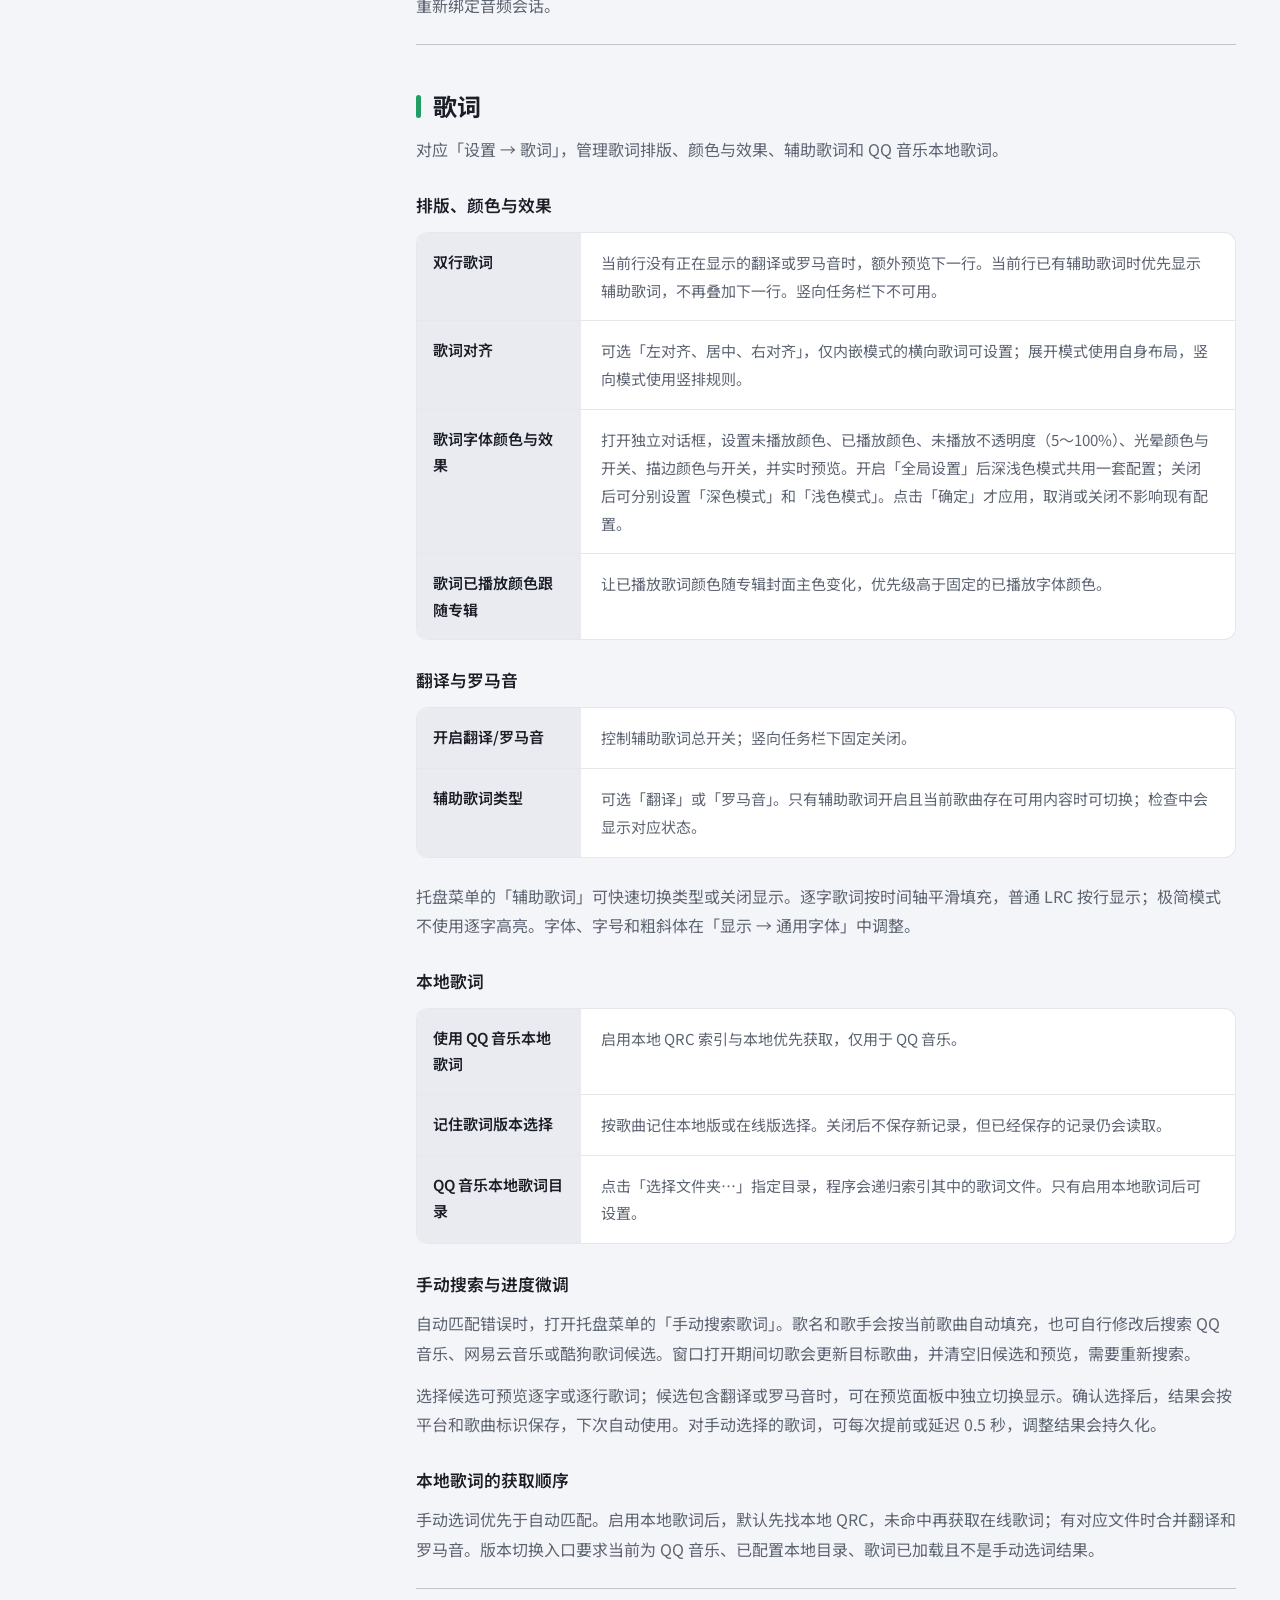
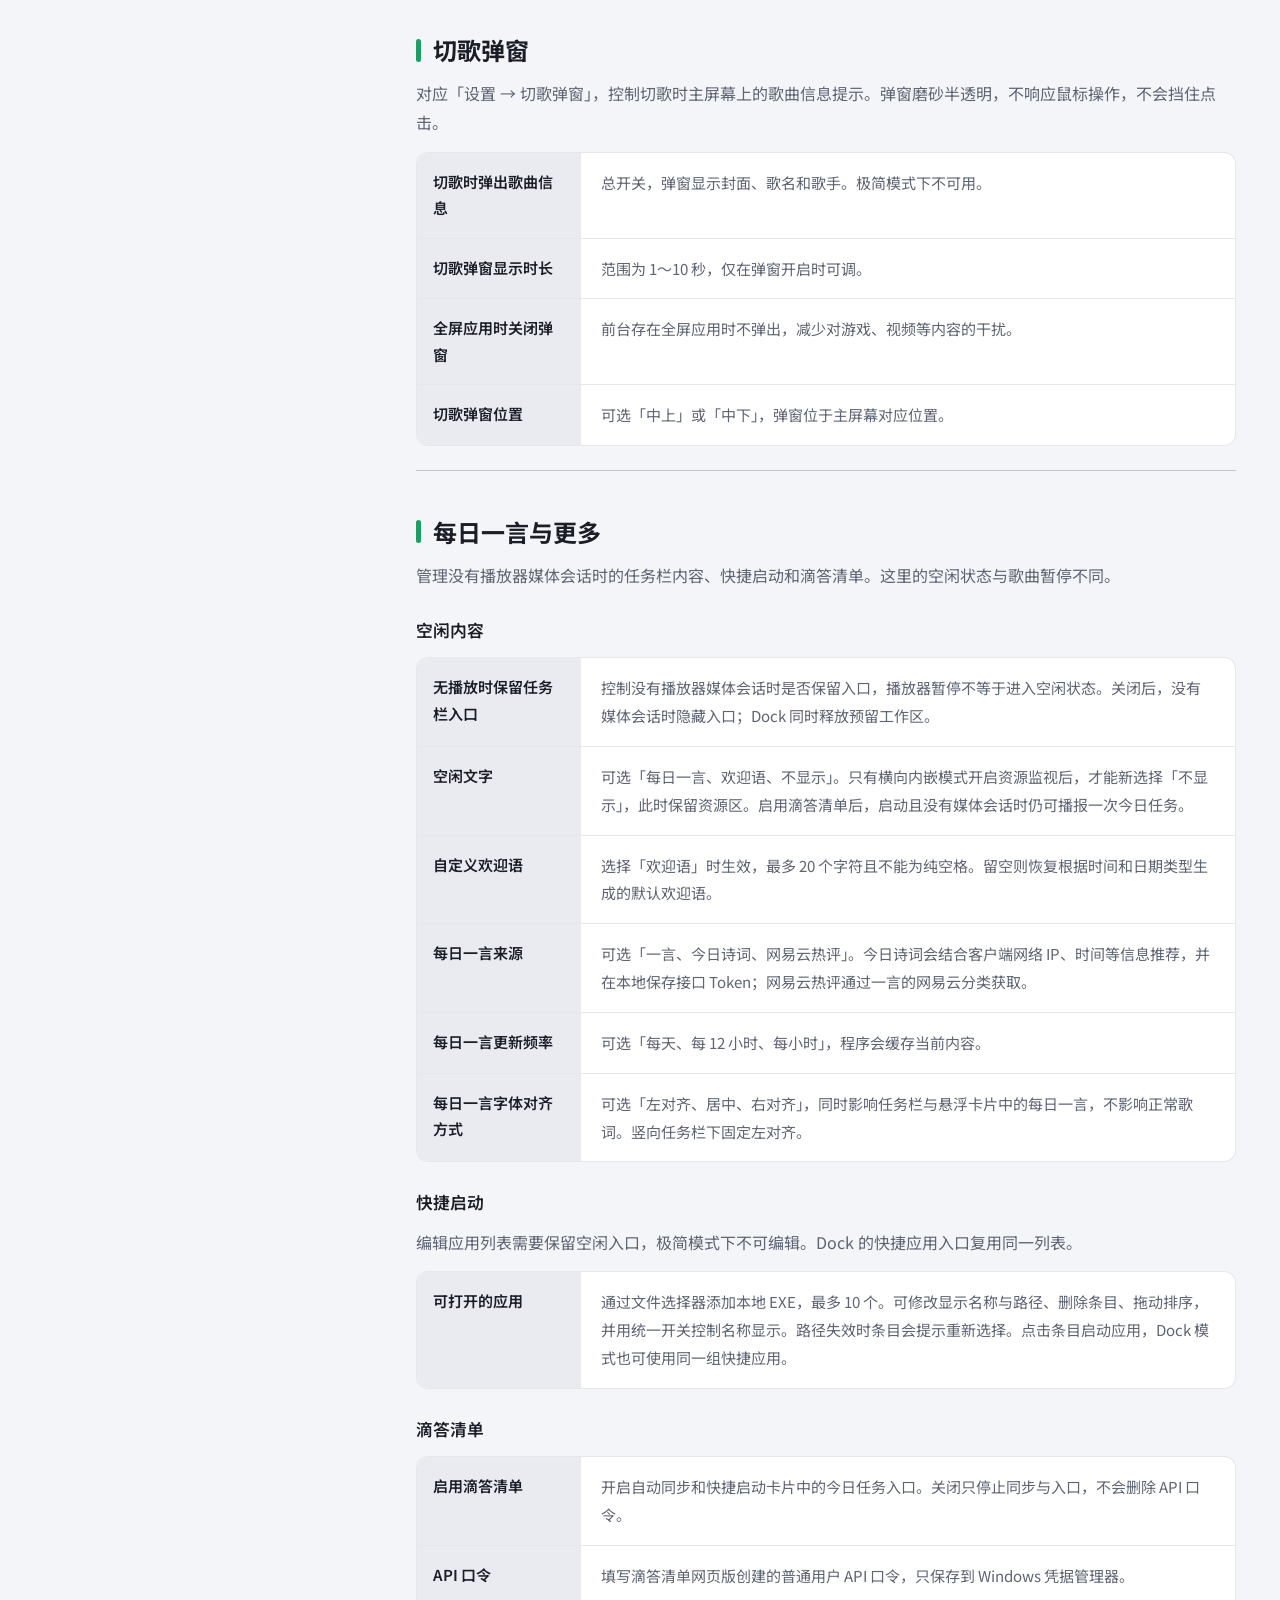
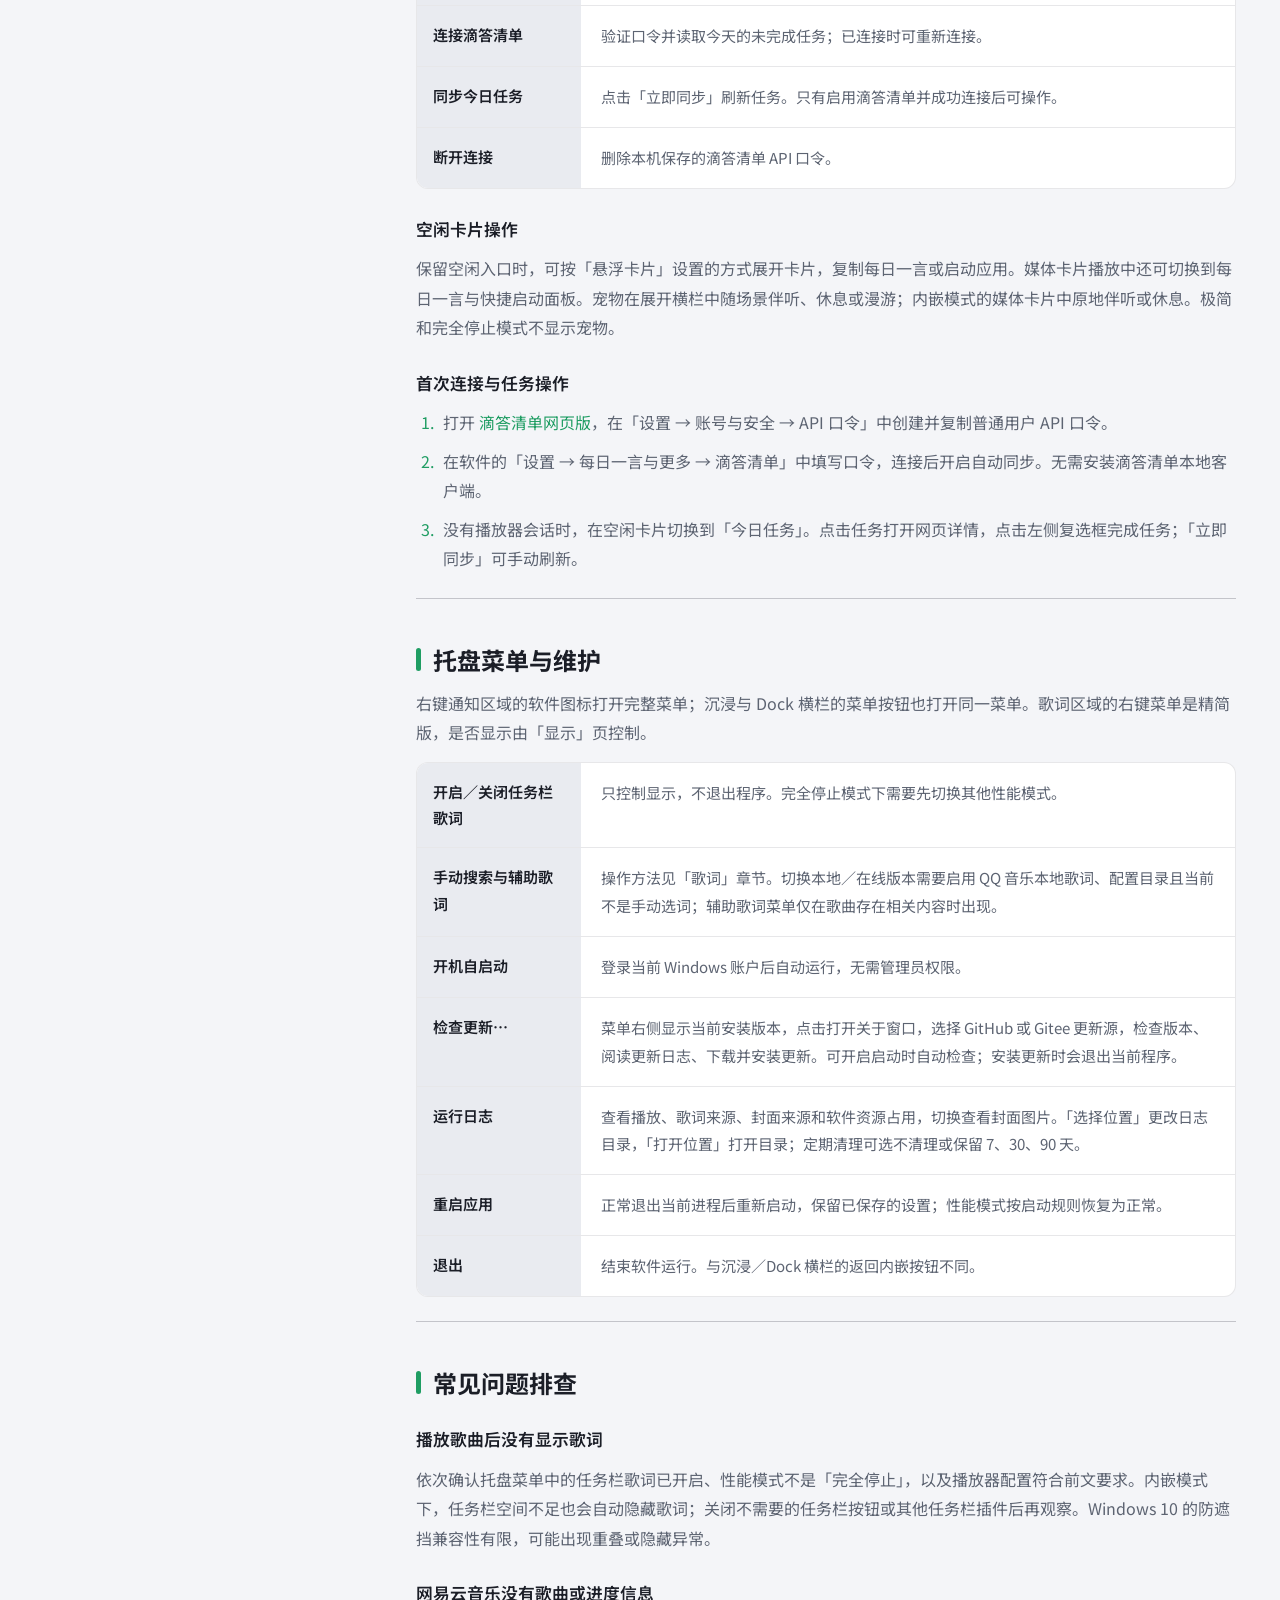
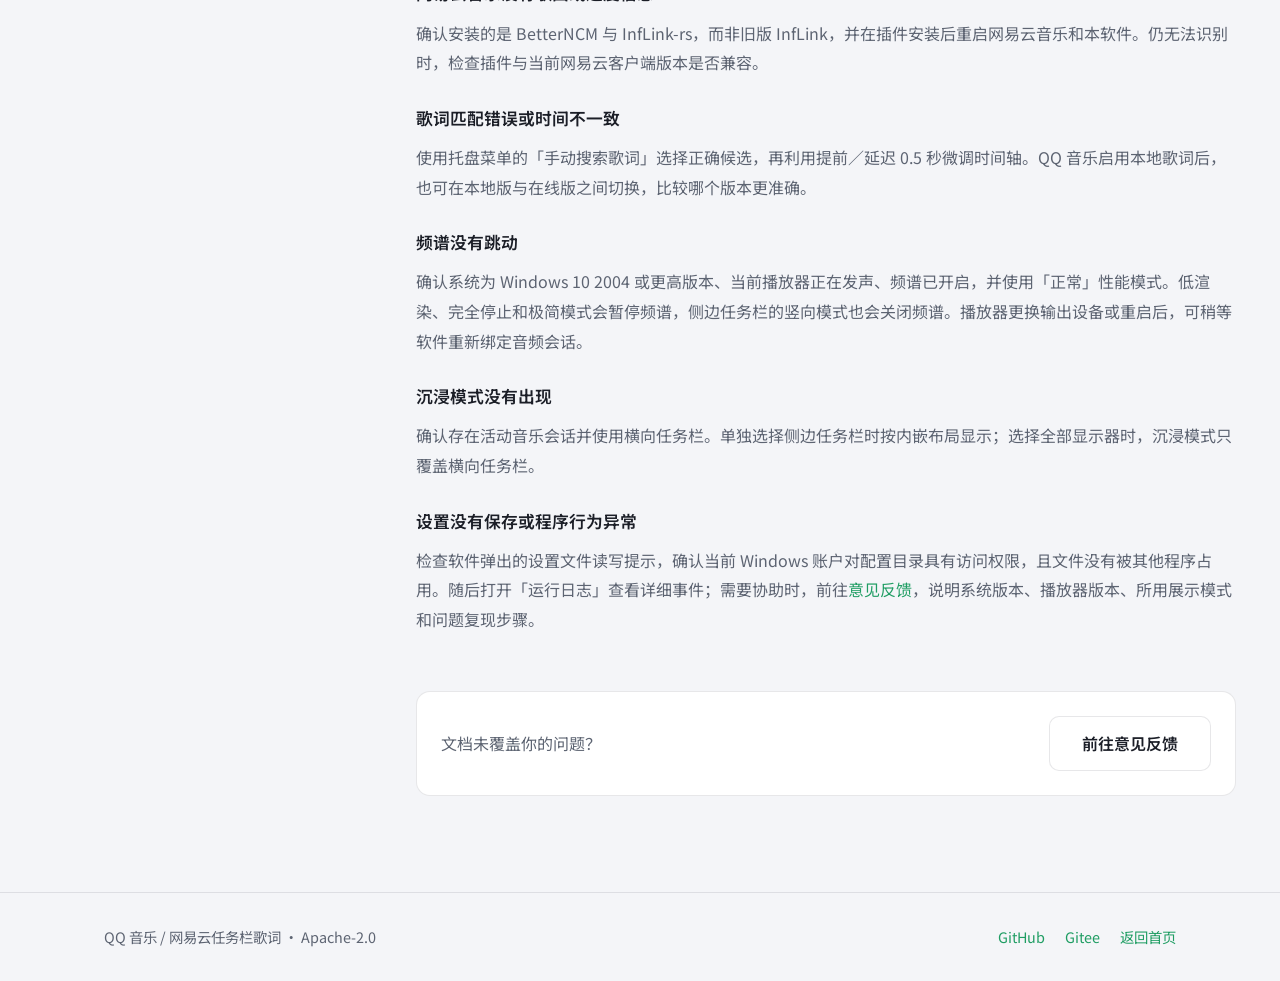
==== commit fad44a10: "site: 更新文档中心内容" ====
--- a/site/docs.html
+++ b/site/docs.html
@@ -328,8 +328,9 @@
             <div><dt>开启／关闭任务栏歌词</dt><dd>只控制显示，不退出程序。完全停止模式下需要先切换其他性能模式。</dd></div>
             <div><dt>手动搜索与辅助歌词</dt><dd>操作方法见「歌词」章节。切换本地／在线版本需要启用 QQ 音乐本地歌词、配置目录且当前不是手动选词；辅助歌词菜单仅在歌曲存在相关内容时出现。</dd></div>
             <div><dt>开机自启动</dt><dd>登录当前 Windows 账户后自动运行，无需管理员权限。</dd></div>
-            <div><dt>关于与更新</dt><dd>选择 GitHub 或 Gitee 更新源，检查版本、阅读更新日志、下载并安装更新。可开启启动时自动检查；安装更新时会退出当前程序。</dd></div>
+            <div><dt>检查更新…</dt><dd>菜单右侧显示当前安装版本，点击打开关于窗口，选择 GitHub 或 Gitee 更新源，检查版本、阅读更新日志、下载并安装更新。可开启启动时自动检查；安装更新时会退出当前程序。</dd></div>
             <div><dt>运行日志</dt><dd>查看播放、歌词来源、封面来源和软件资源占用，切换查看封面图片。「选择位置」更改日志目录，「打开位置」打开目录；定期清理可选不清理或保留 7、30、90 天。</dd></div>
+            <div><dt>重启应用</dt><dd>正常退出当前进程后重新启动，保留已保存的设置；性能模式按启动规则恢复为正常。</dd></div>
             <div><dt>退出</dt><dd>结束软件运行。与沉浸／Dock 横栏的返回内嵌按钮不同。</dd></div>
           </dl>
         </section>
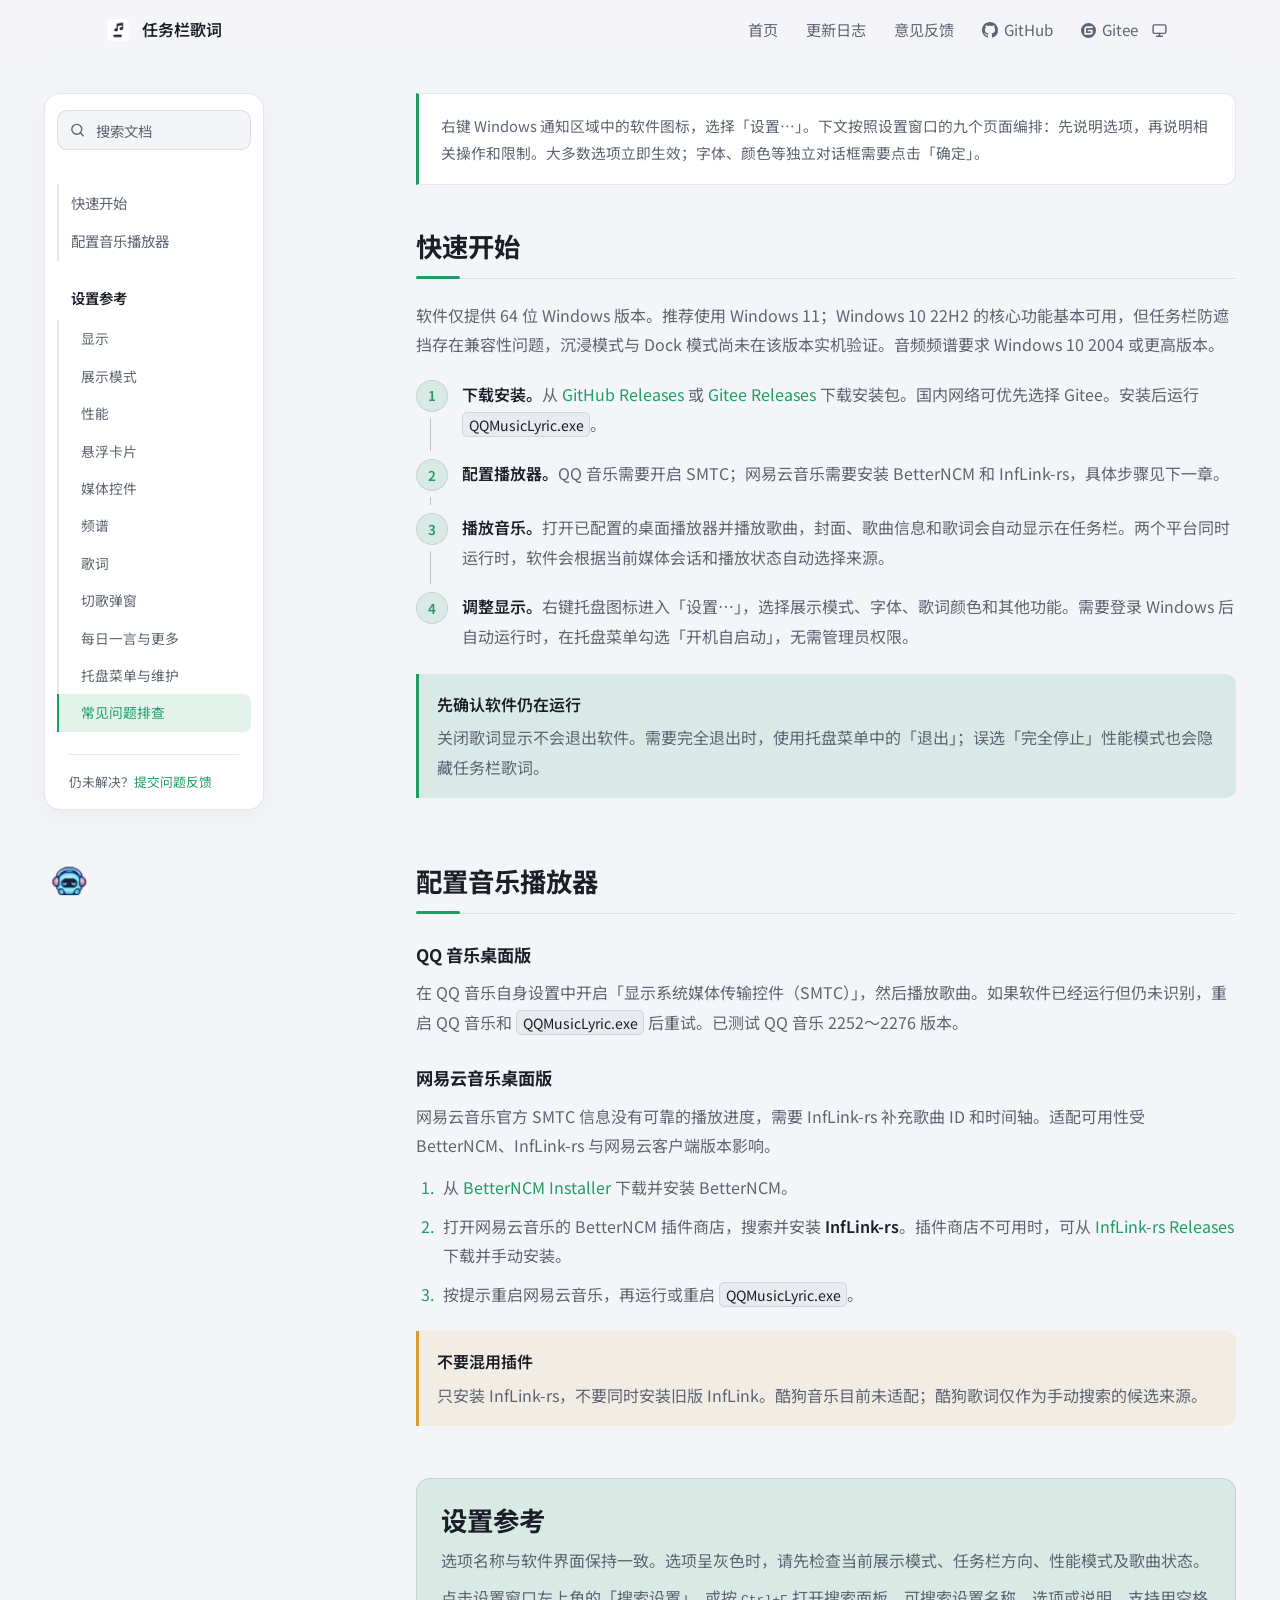
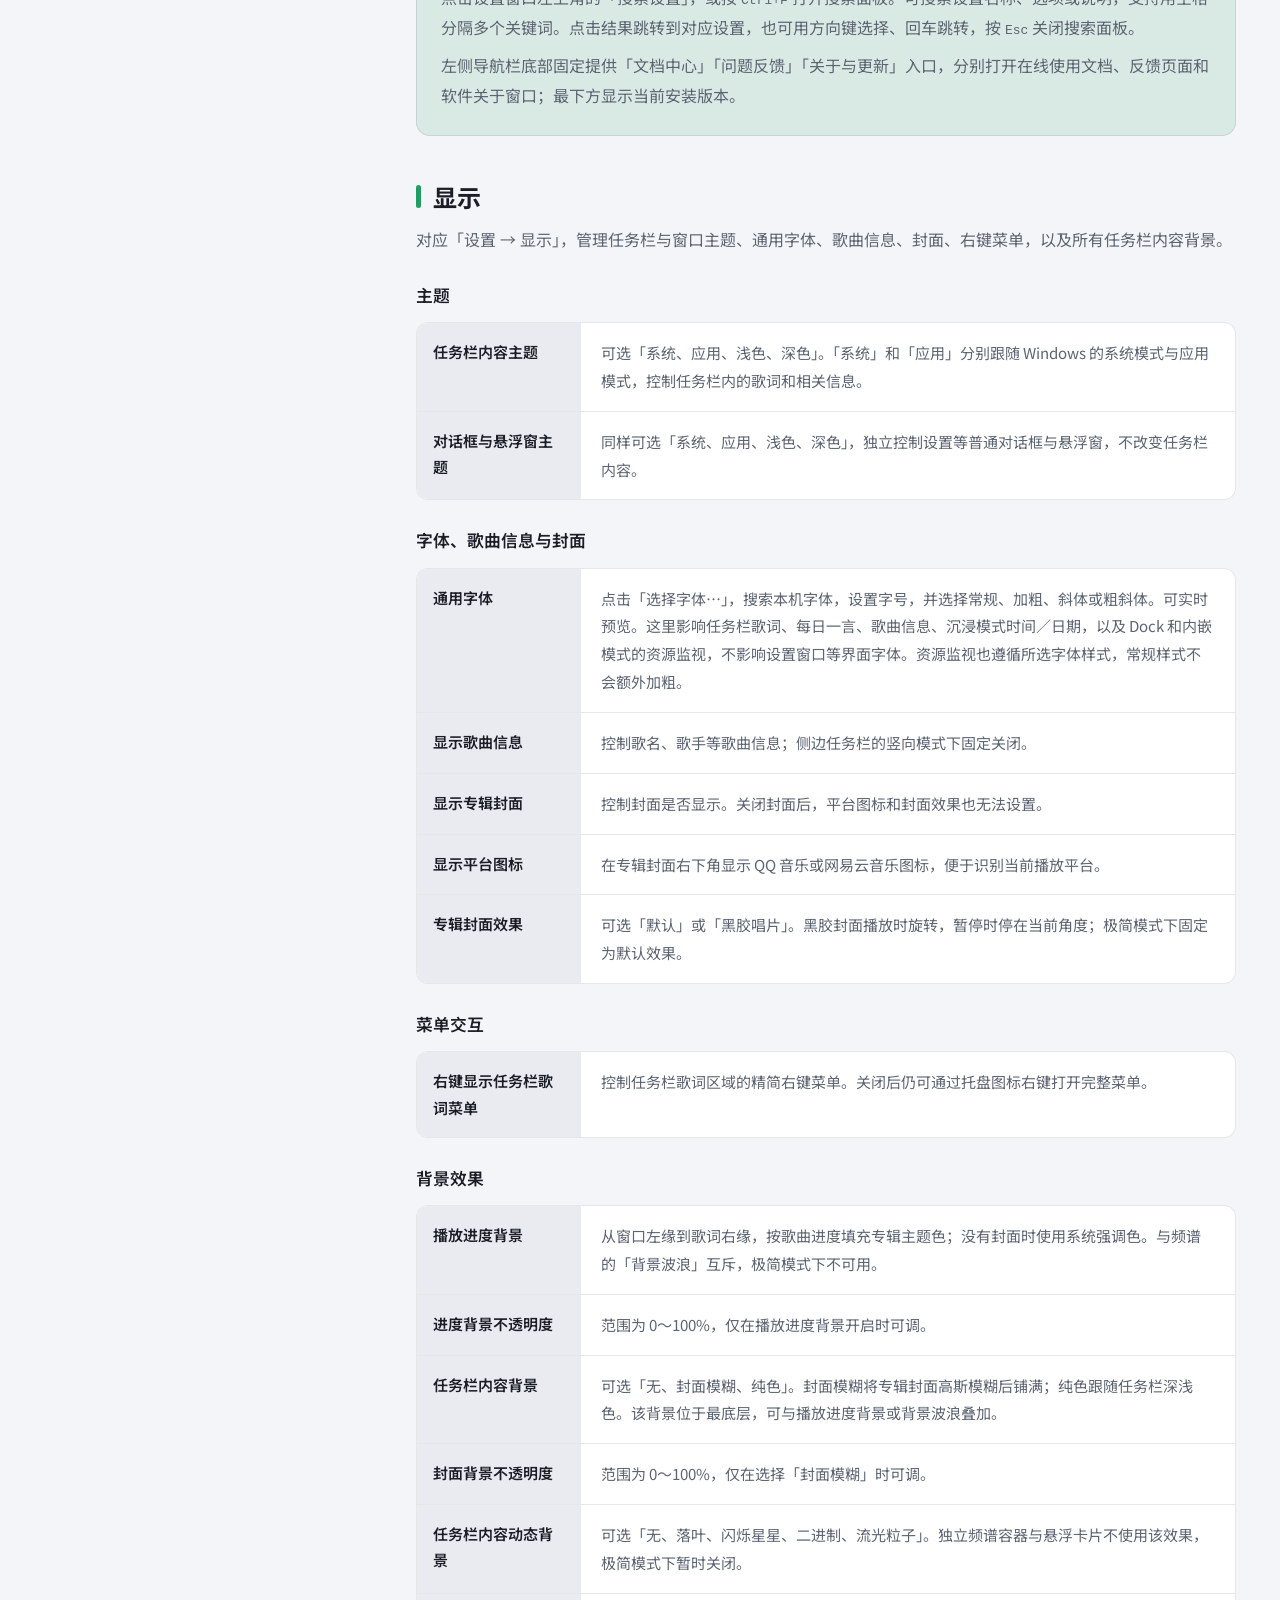
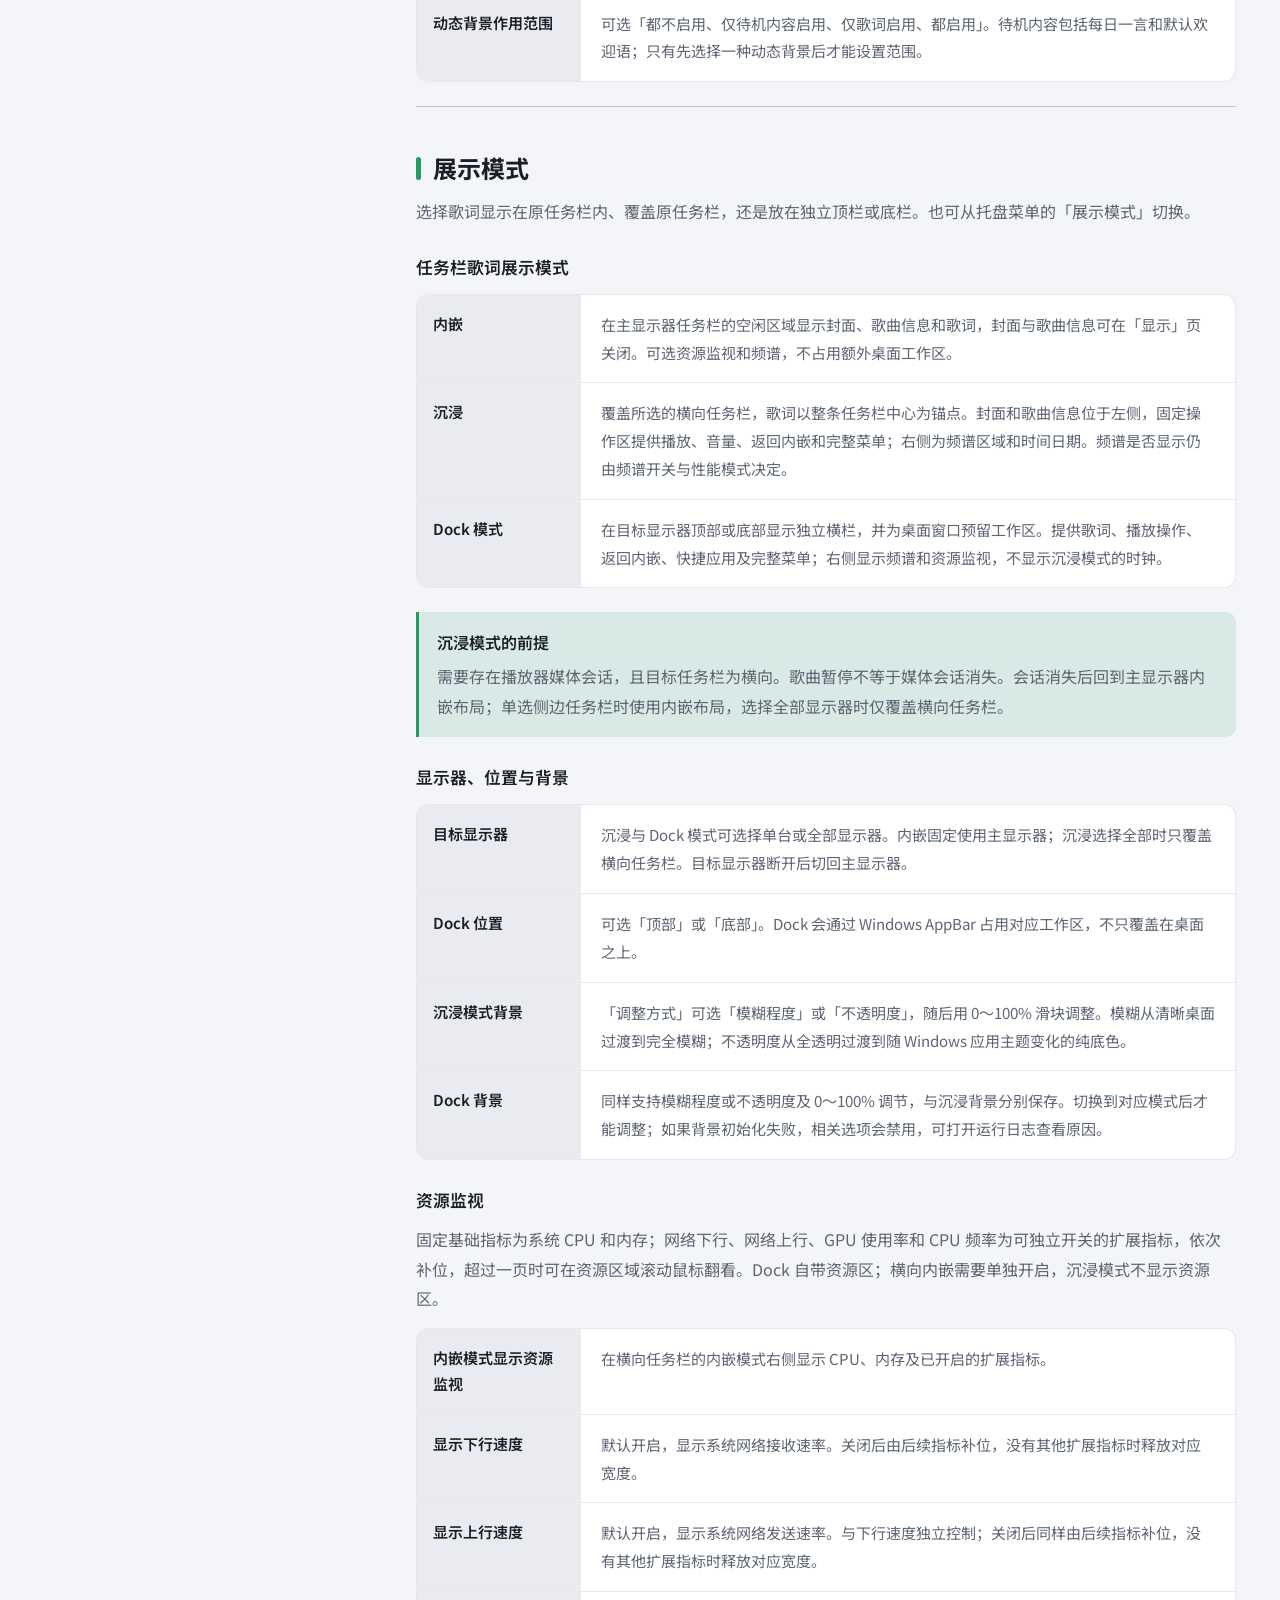
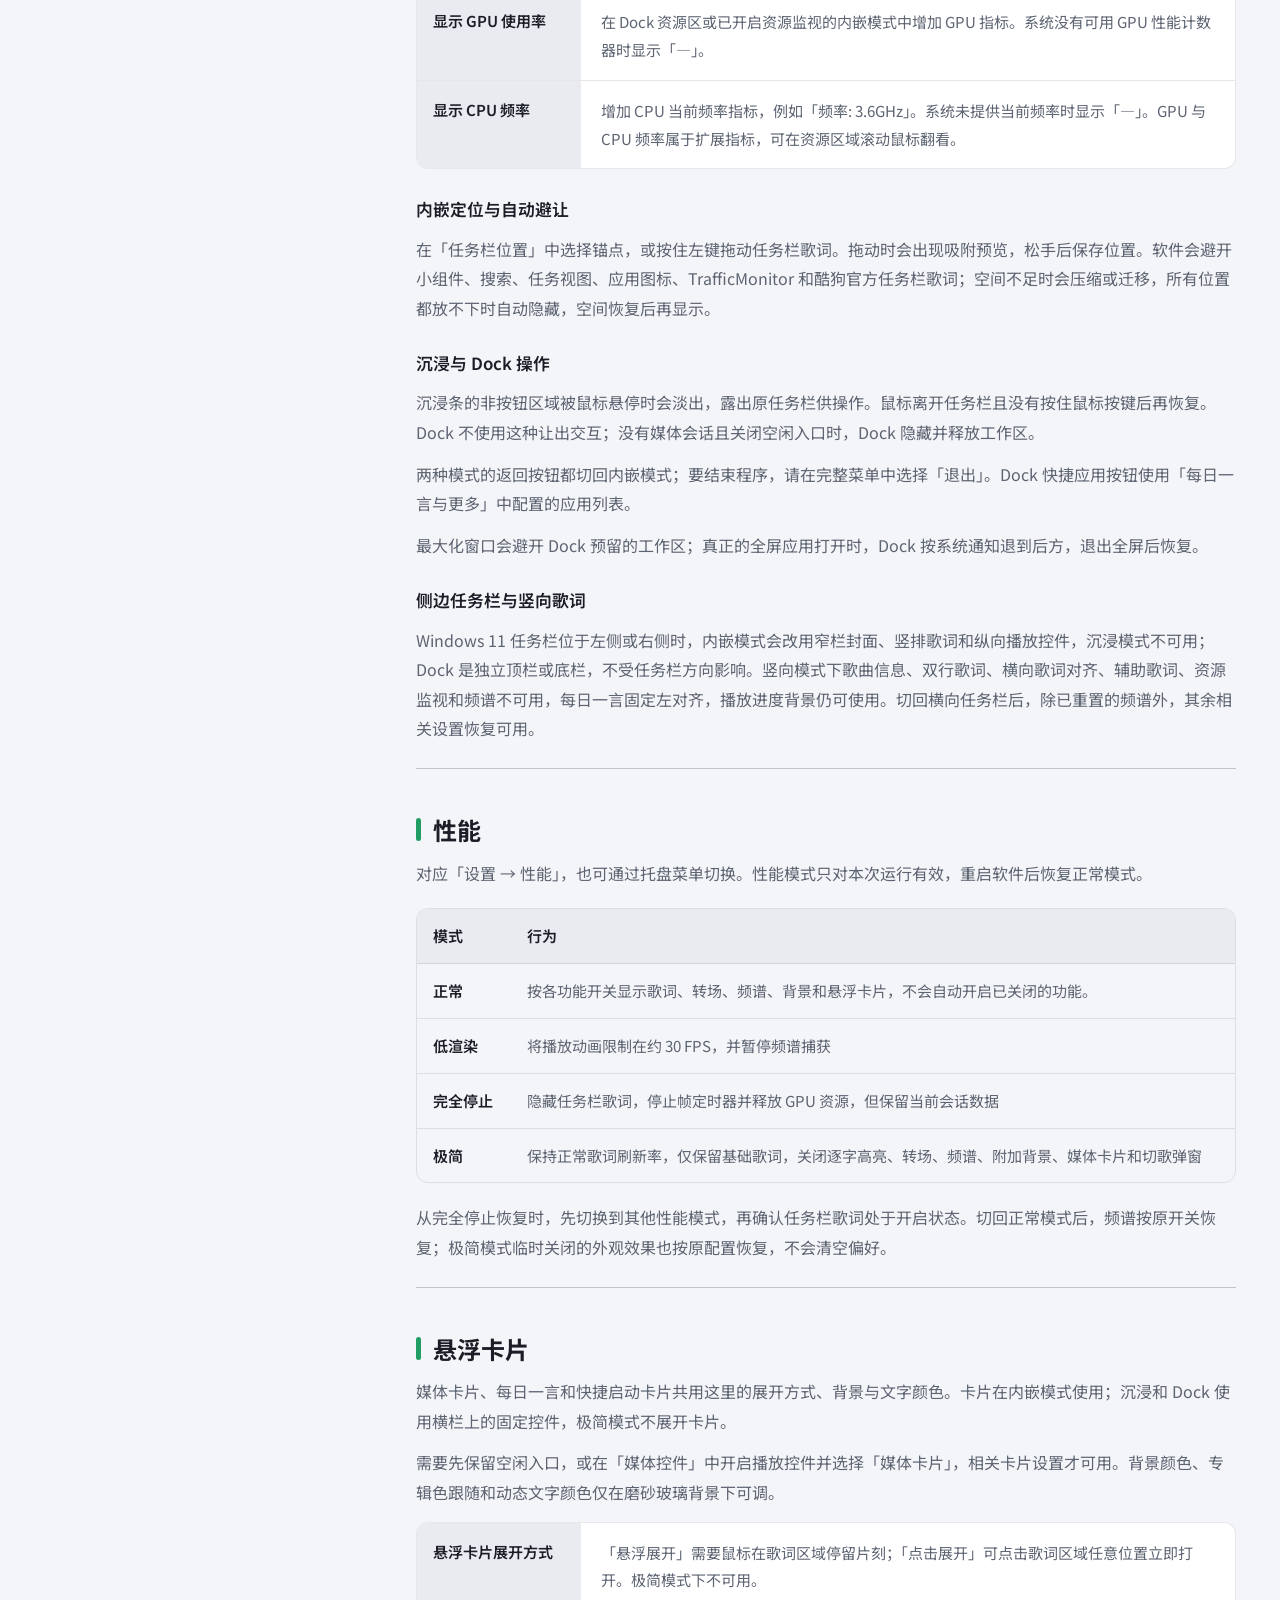
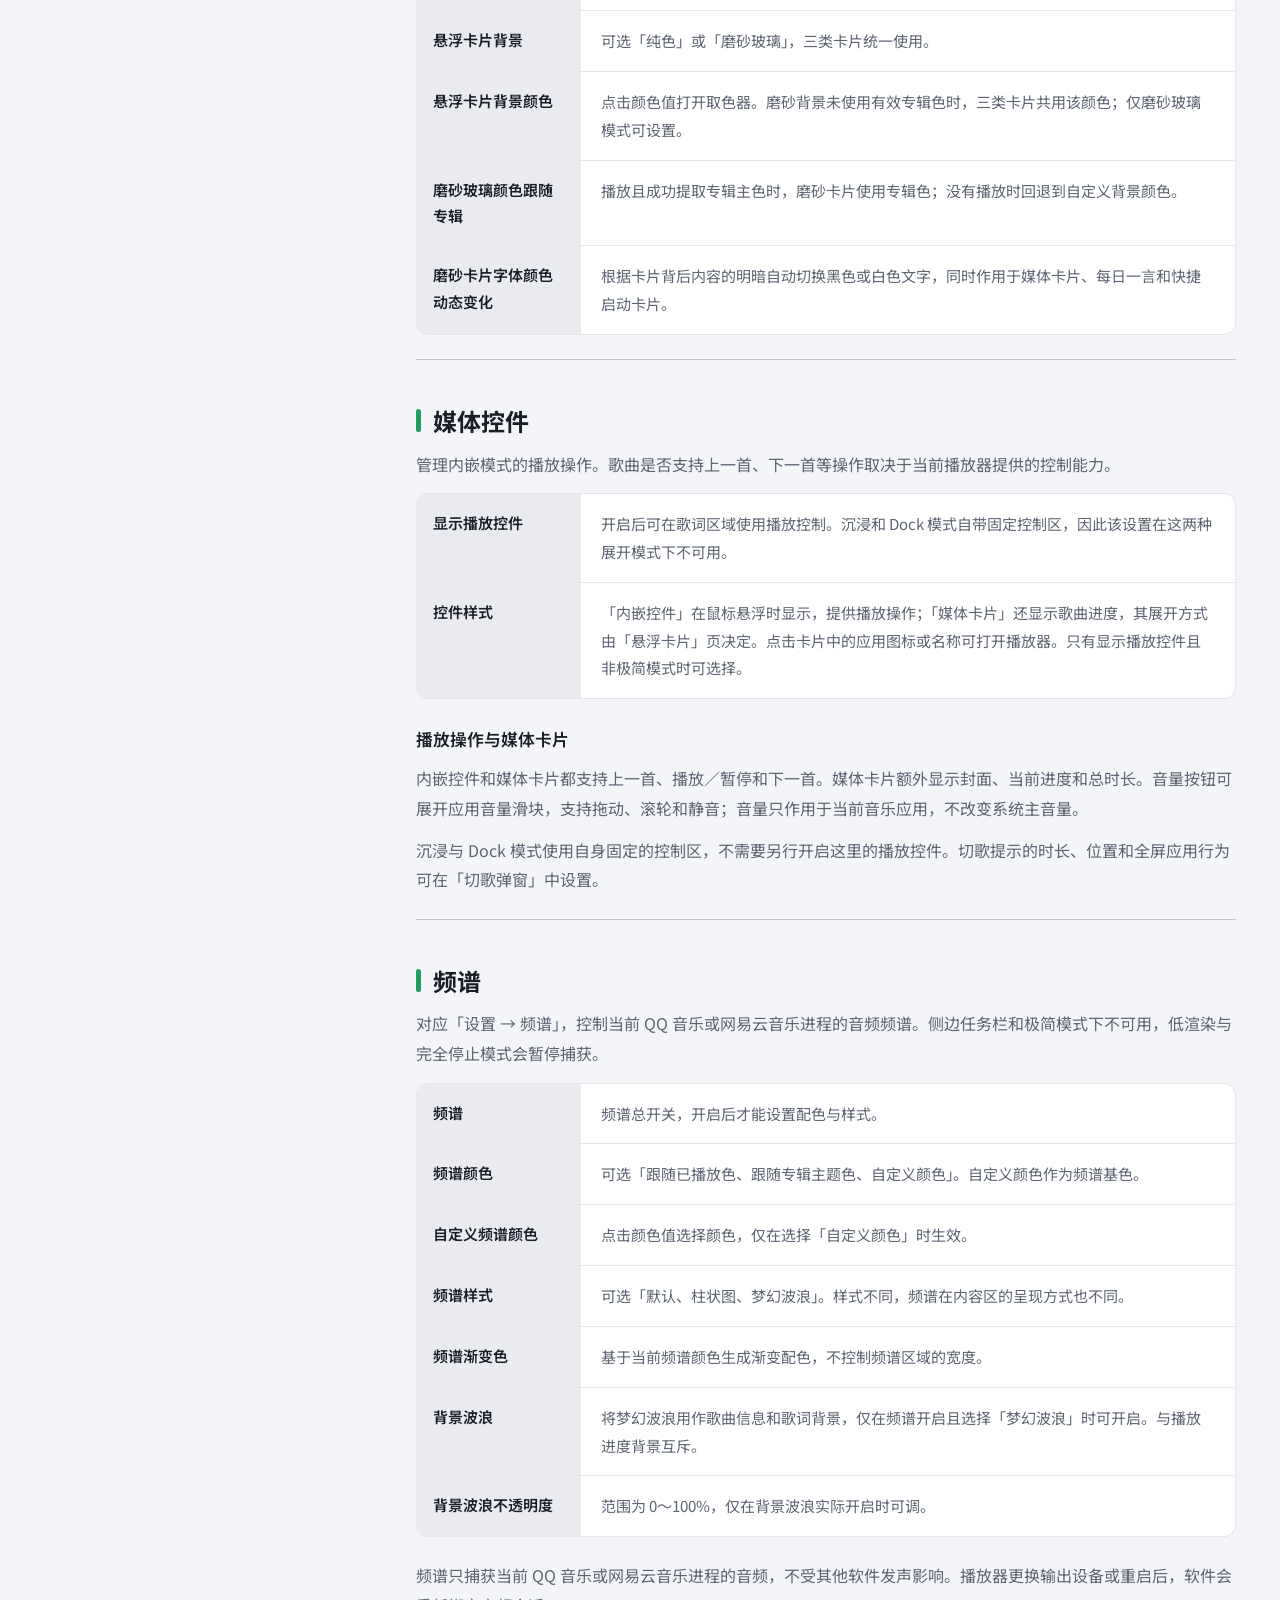
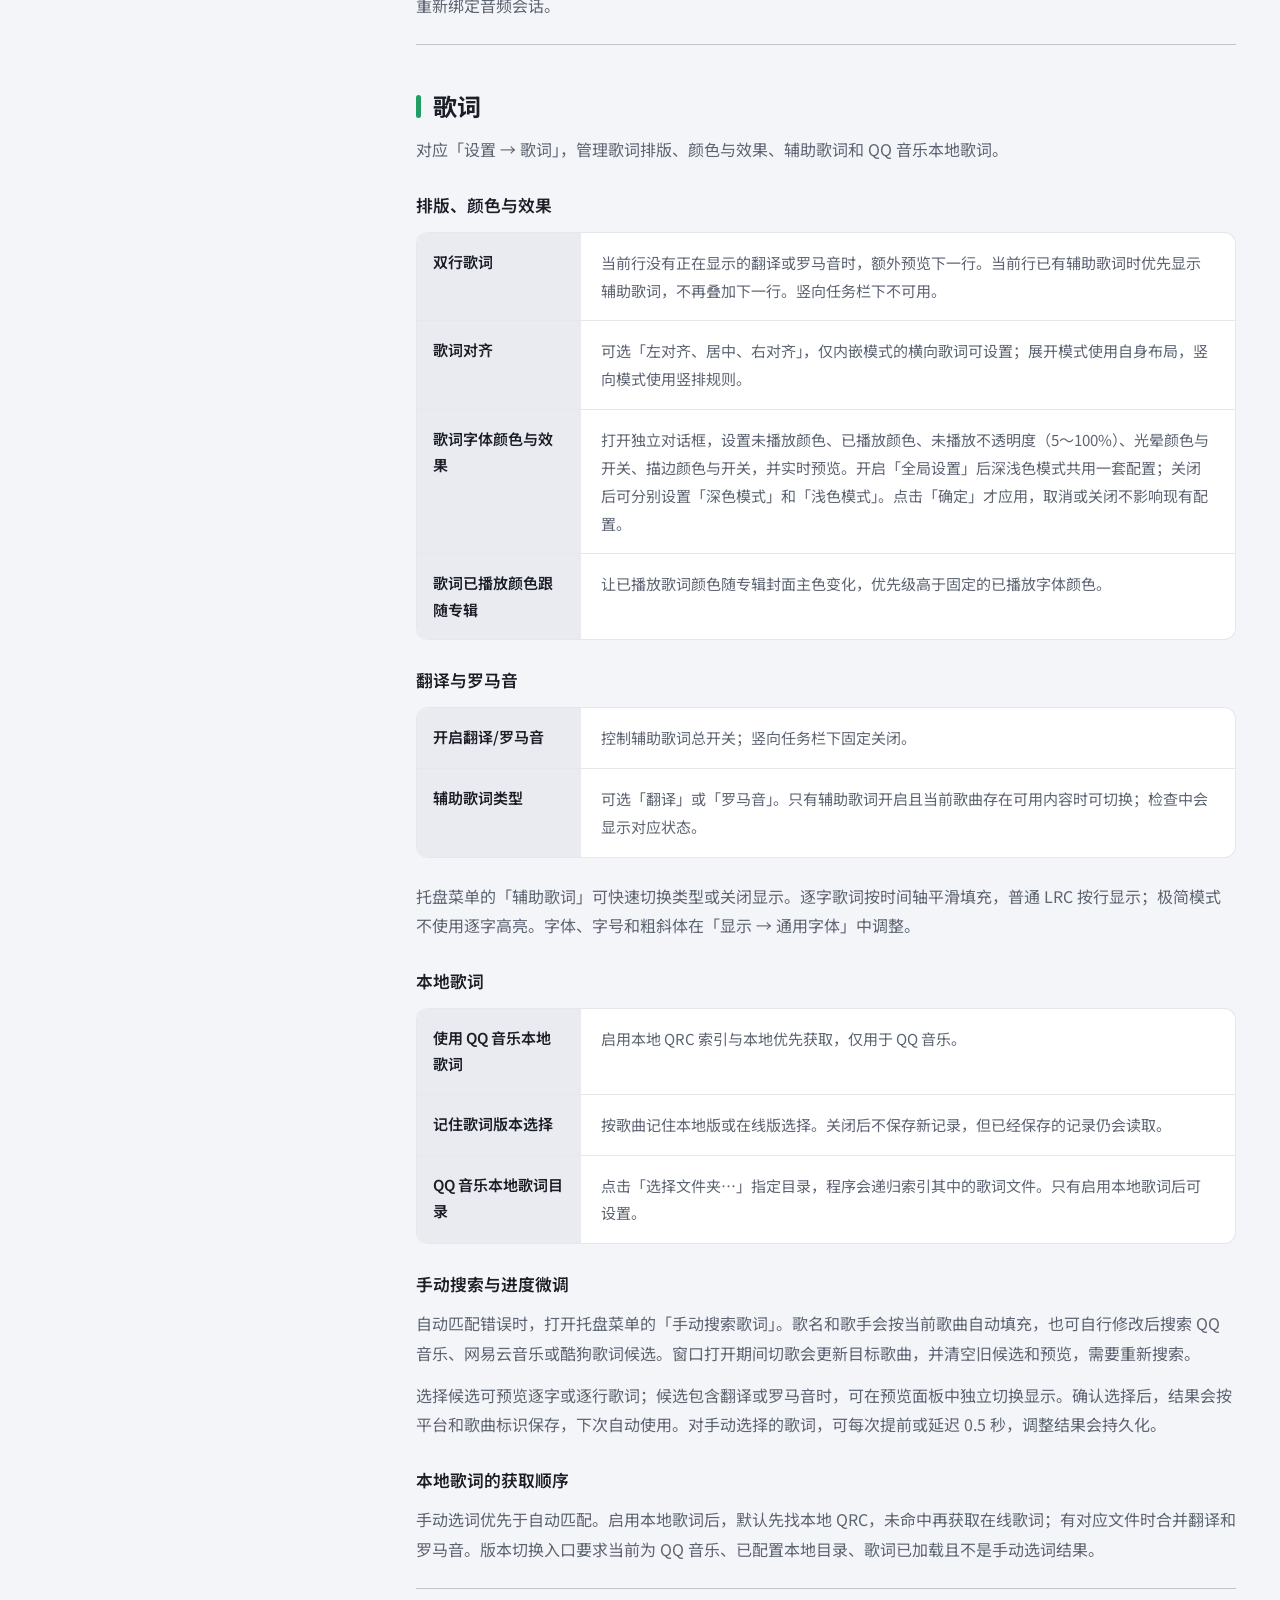
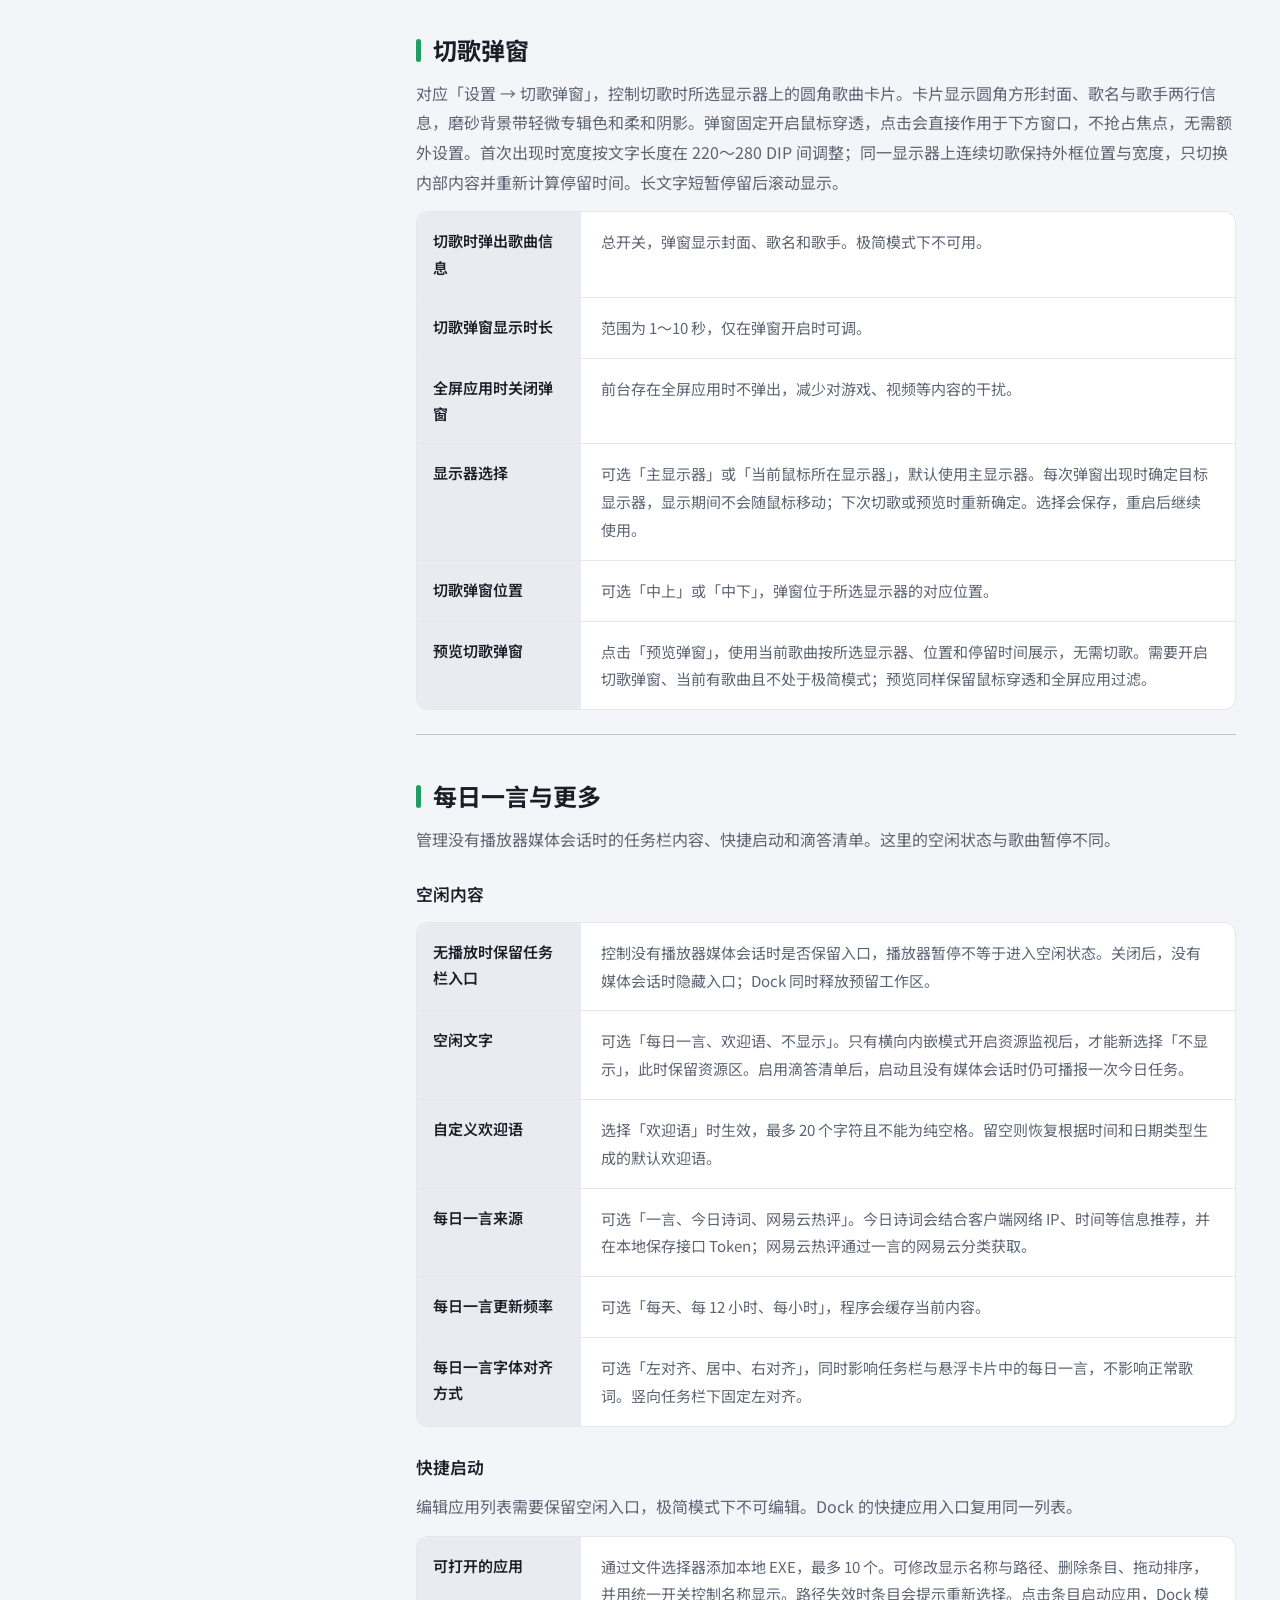
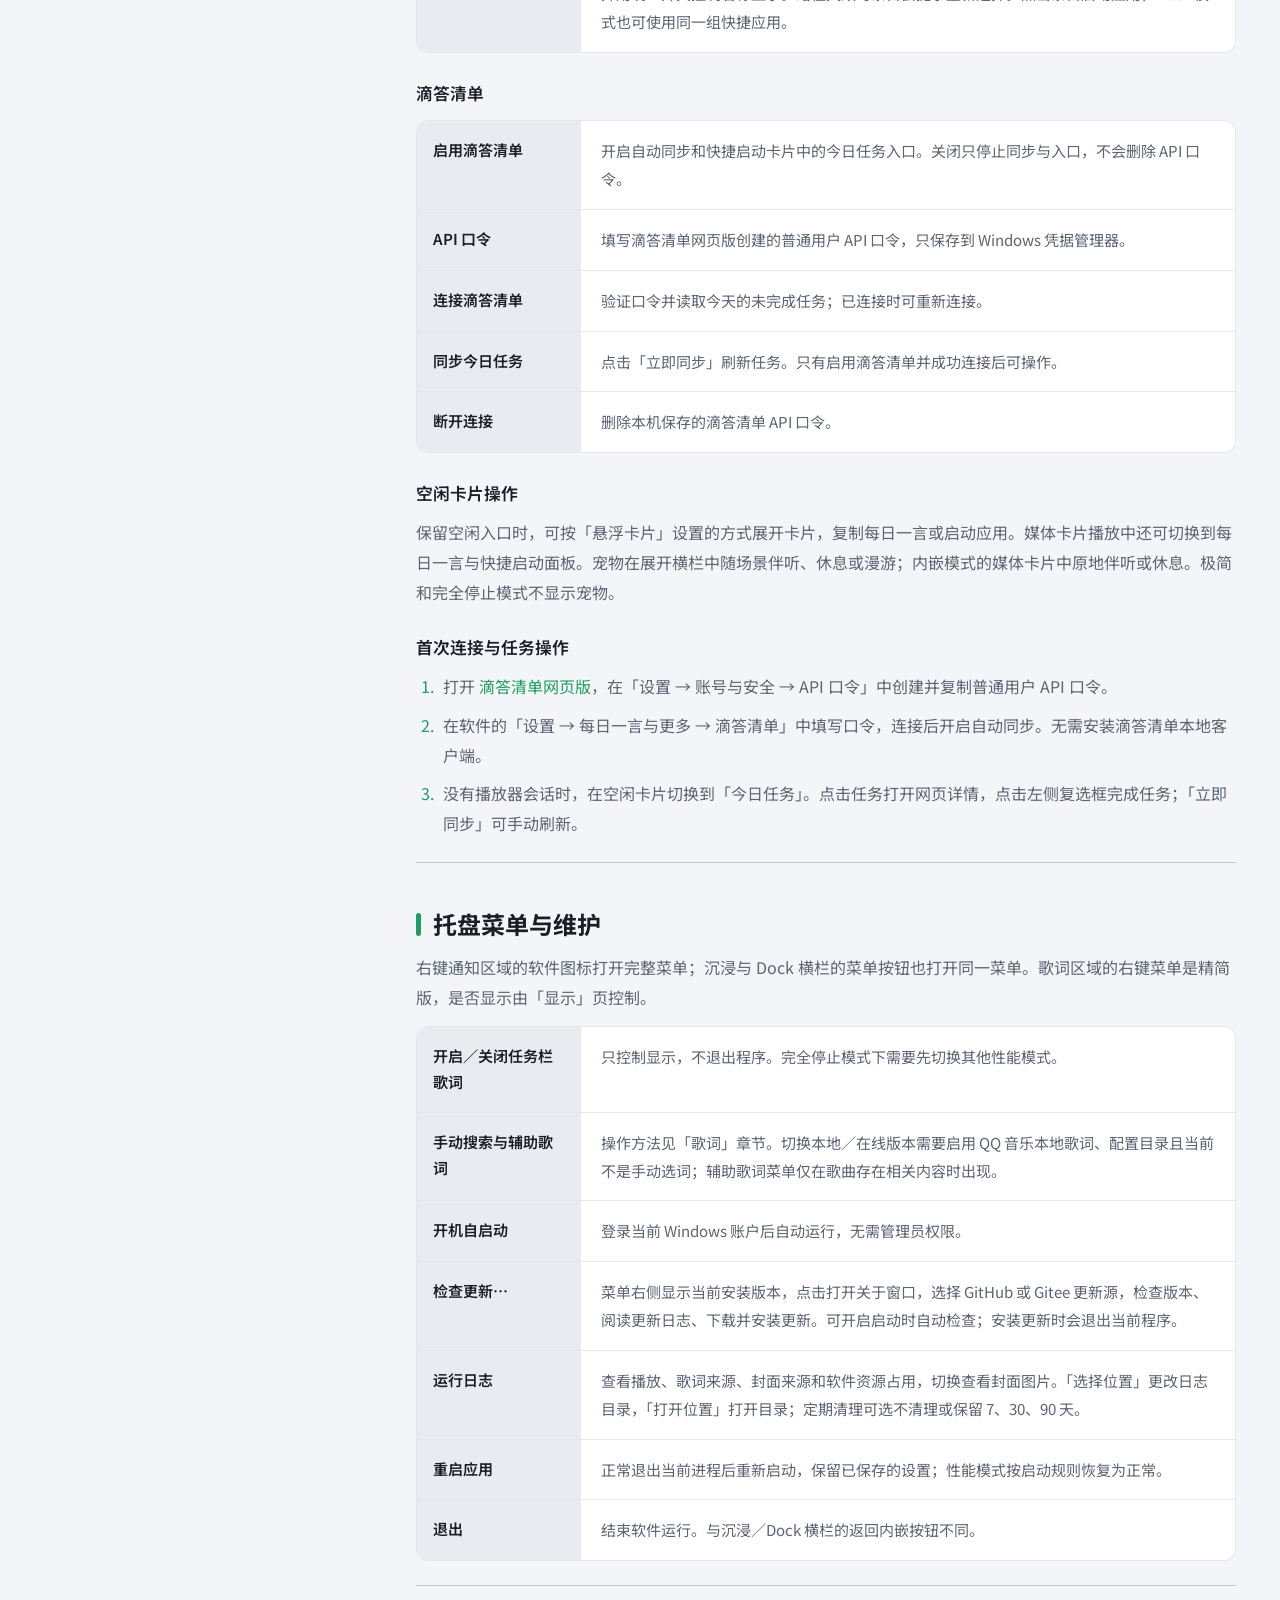
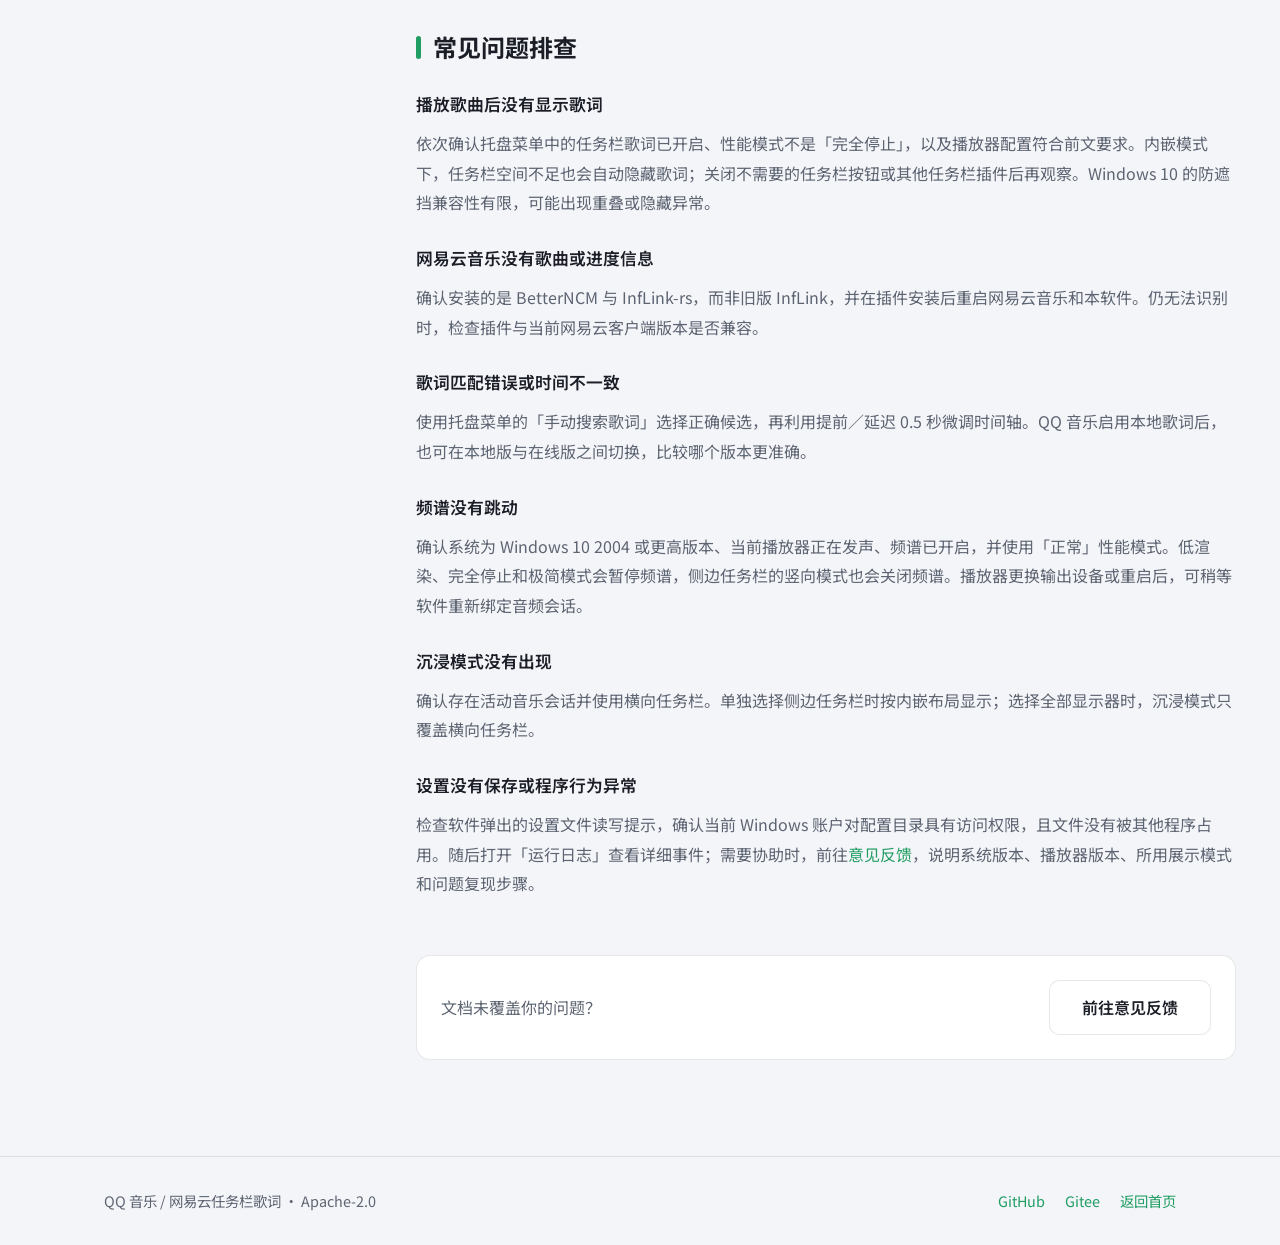
==== commit d260f9a6: "site: 更新文档中心内容" ====
--- a/site/docs.html
+++ b/site/docs.html
@@ -277,12 +277,14 @@
 
         <section class="doc-section doc-subsection" id="settings-toast">
           <h3 class="doc-section-title">切歌弹窗</h3>
-          <p>对应「设置 → 切歌弹窗」，控制切歌时主屏幕上的歌曲信息提示。弹窗磨砂半透明，不响应鼠标操作，不会挡住点击。</p>
+          <p>对应「设置 → 切歌弹窗」，控制切歌时所选显示器上的圆角歌曲卡片。卡片显示圆角方形封面、歌名与歌手两行信息，磨砂背景带轻微专辑色和柔和阴影。弹窗固定开启鼠标穿透，点击会直接作用于下方窗口，不抢占焦点，无需额外设置。首次出现时宽度按文字长度在 220～280 DIP 间调整；同一显示器上连续切歌保持外框位置与宽度，只切换内部内容并重新计算停留时间。长文字短暂停留后滚动显示。</p>
           <dl class="doc-settings">
             <div><dt>切歌时弹出歌曲信息</dt><dd>总开关，弹窗显示封面、歌名和歌手。极简模式下不可用。</dd></div>
             <div><dt>切歌弹窗显示时长</dt><dd>范围为 1～10 秒，仅在弹窗开启时可调。</dd></div>
             <div><dt>全屏应用时关闭弹窗</dt><dd>前台存在全屏应用时不弹出，减少对游戏、视频等内容的干扰。</dd></div>
-            <div><dt>切歌弹窗位置</dt><dd>可选「中上」或「中下」，弹窗位于主屏幕对应位置。</dd></div>
+            <div><dt>显示器选择</dt><dd>可选「主显示器」或「当前鼠标所在显示器」，默认使用主显示器。每次弹窗出现时确定目标显示器，显示期间不会随鼠标移动；下次切歌或预览时重新确定。选择会保存，重启后继续使用。</dd></div>
+            <div><dt>切歌弹窗位置</dt><dd>可选「中上」或「中下」，弹窗位于所选显示器的对应位置。</dd></div>
+            <div><dt>预览切歌弹窗</dt><dd>点击「预览弹窗」，使用当前歌曲按所选显示器、位置和停留时间展示，无需切歌。需要开启切歌弹窗、当前有歌曲且不处于极简模式；预览同样保留鼠标穿透和全屏应用过滤。</dd></div>
           </dl>
         </section>
 
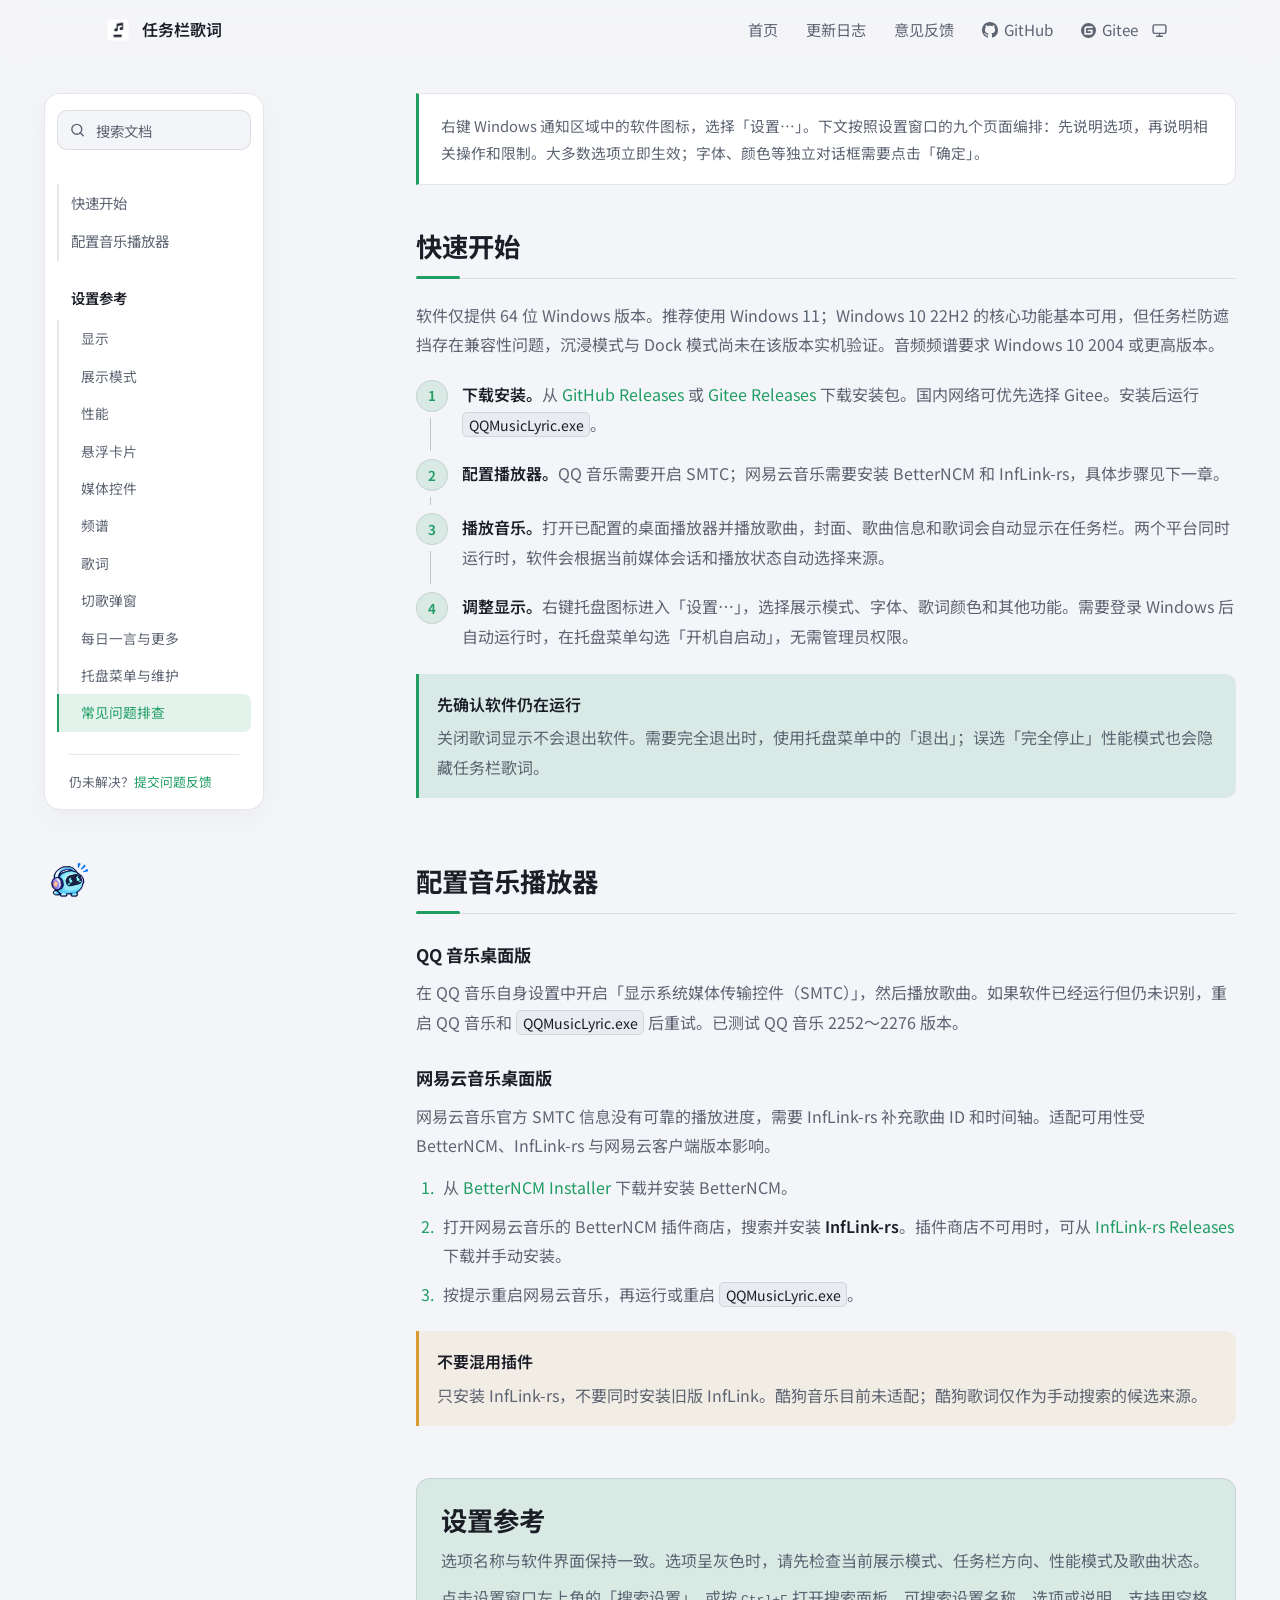
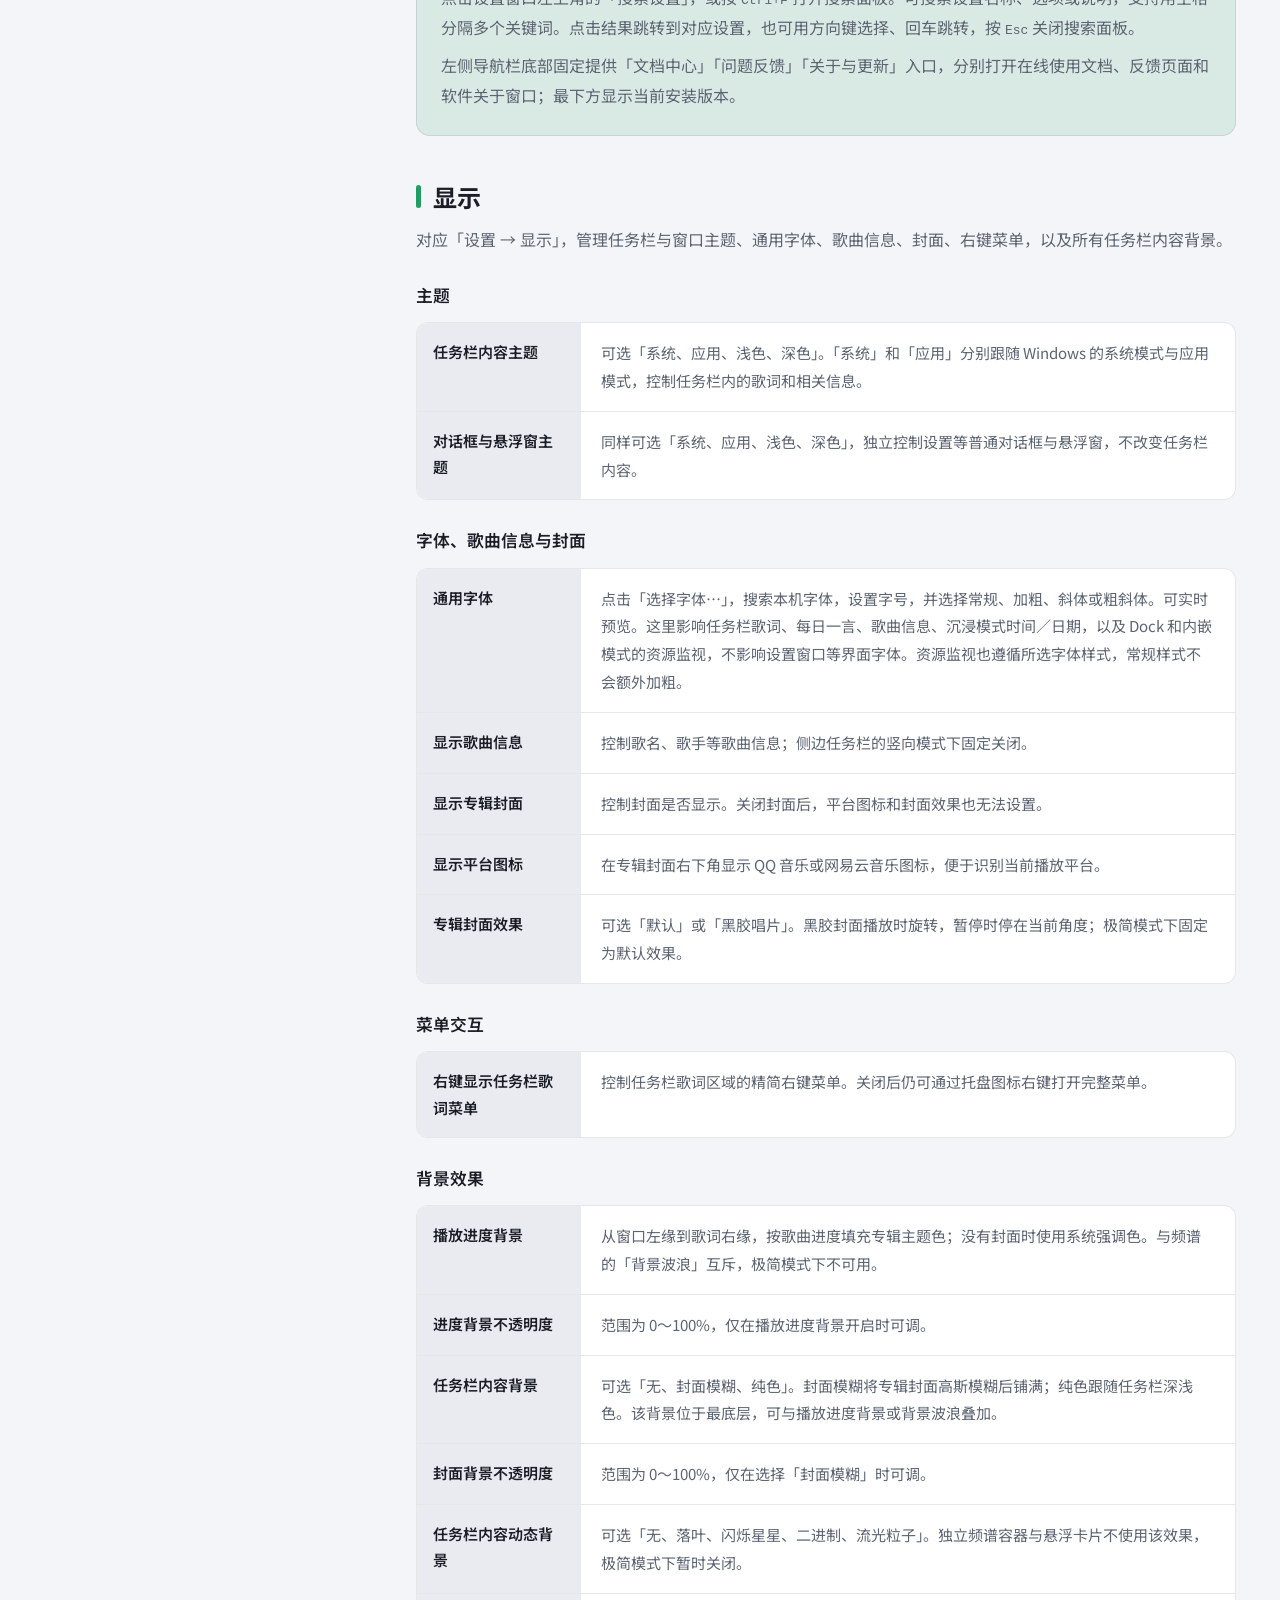
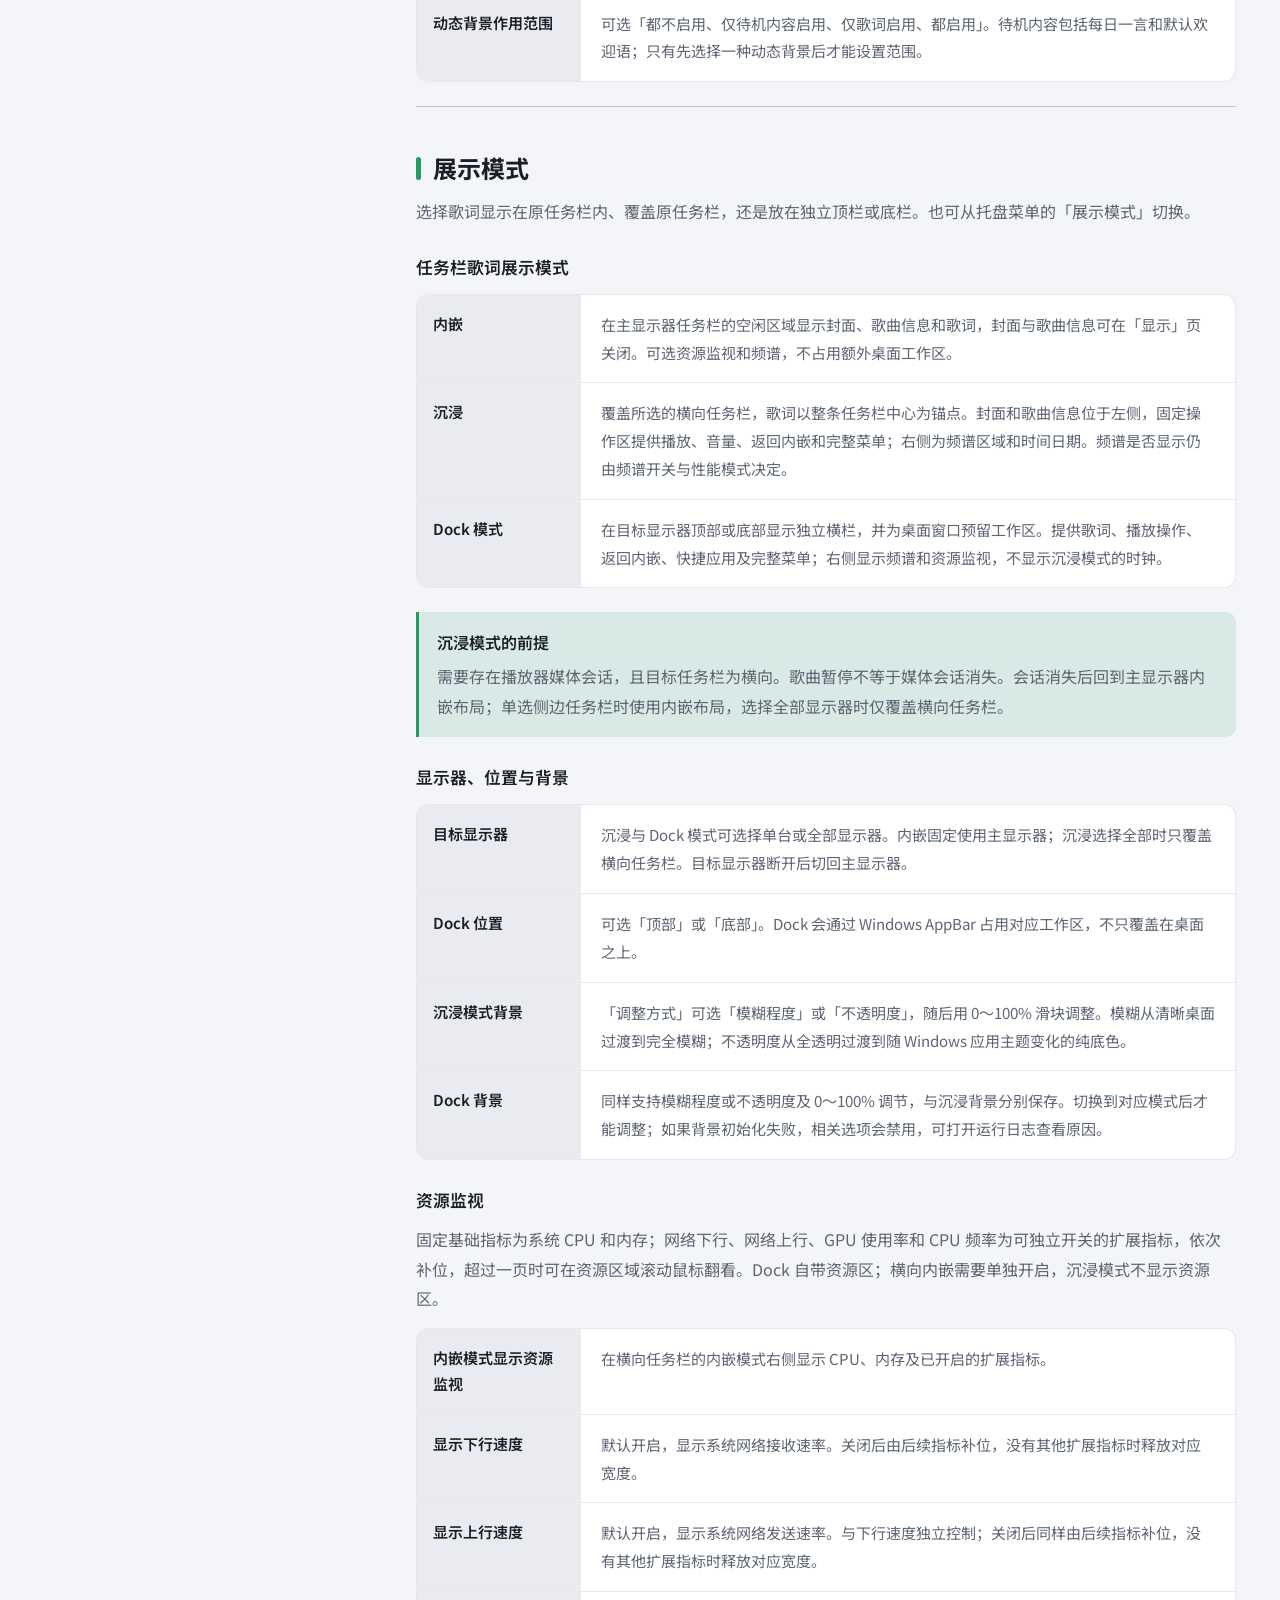
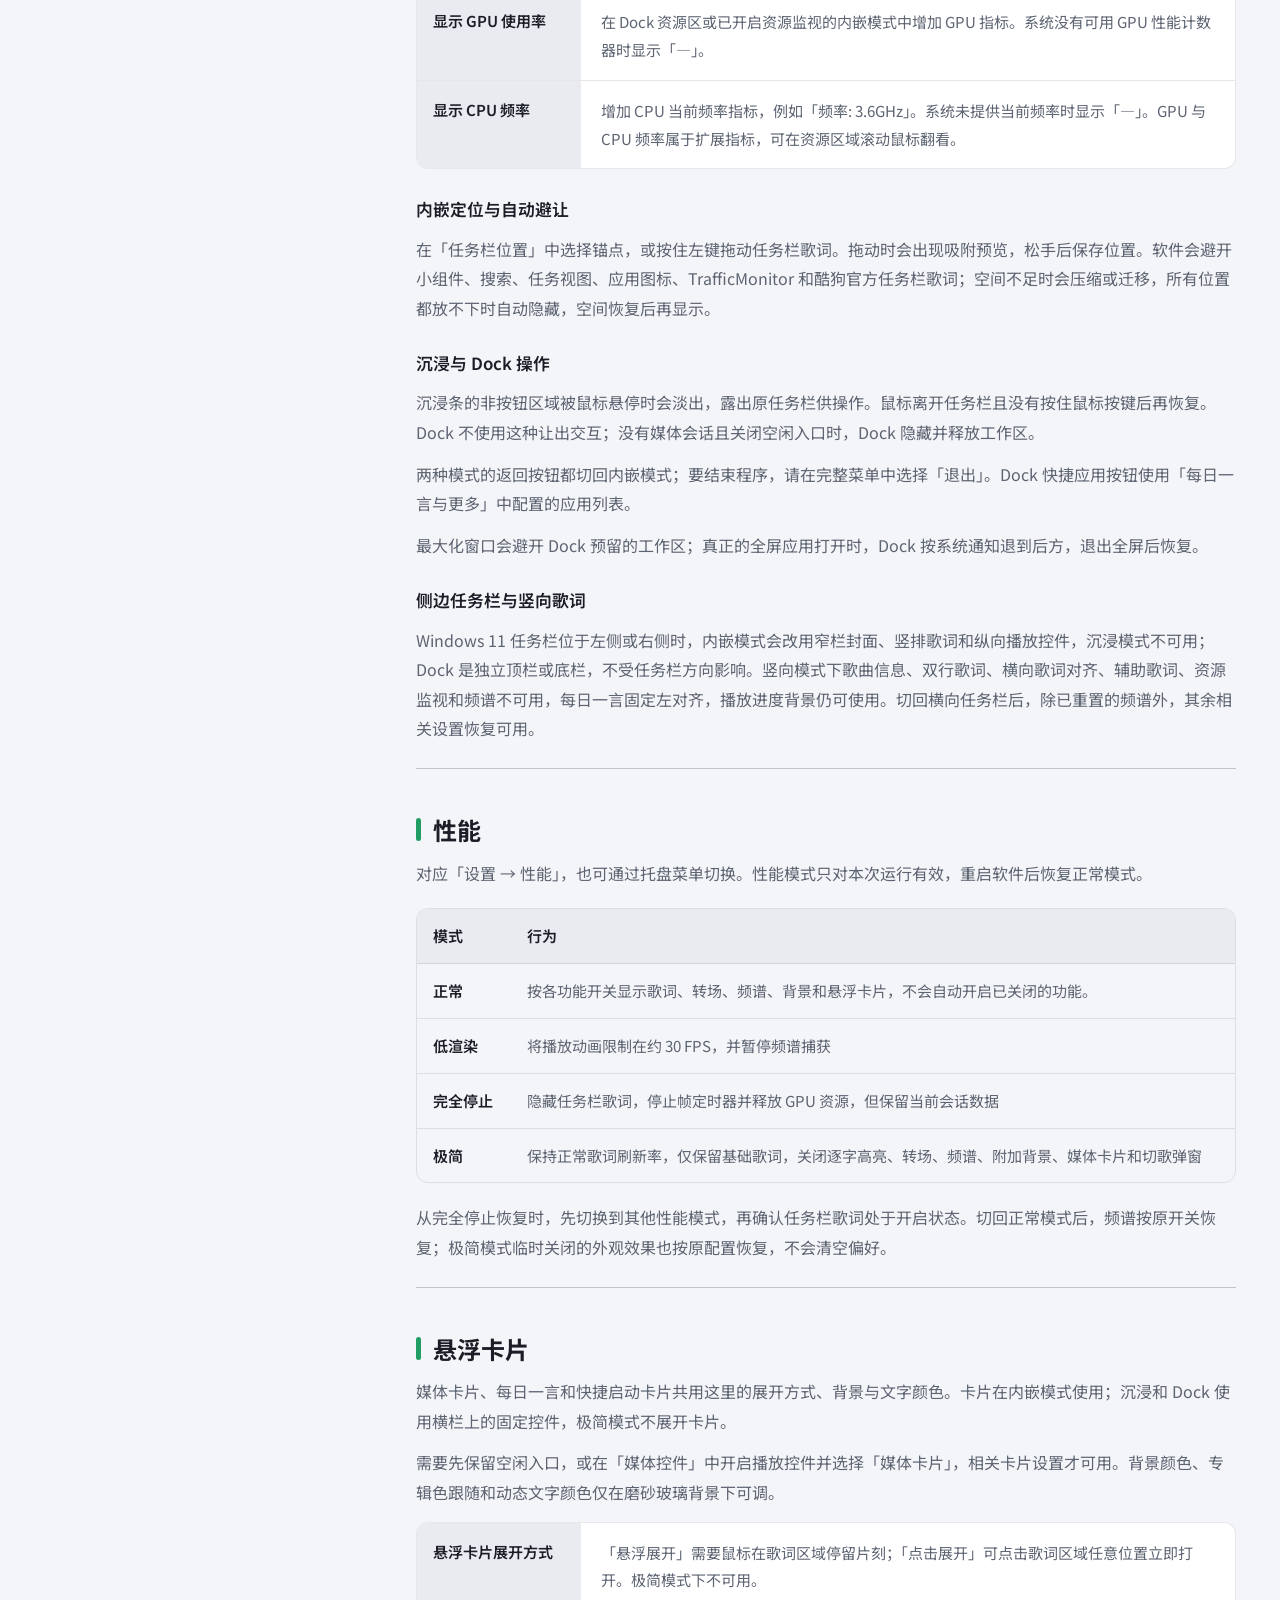
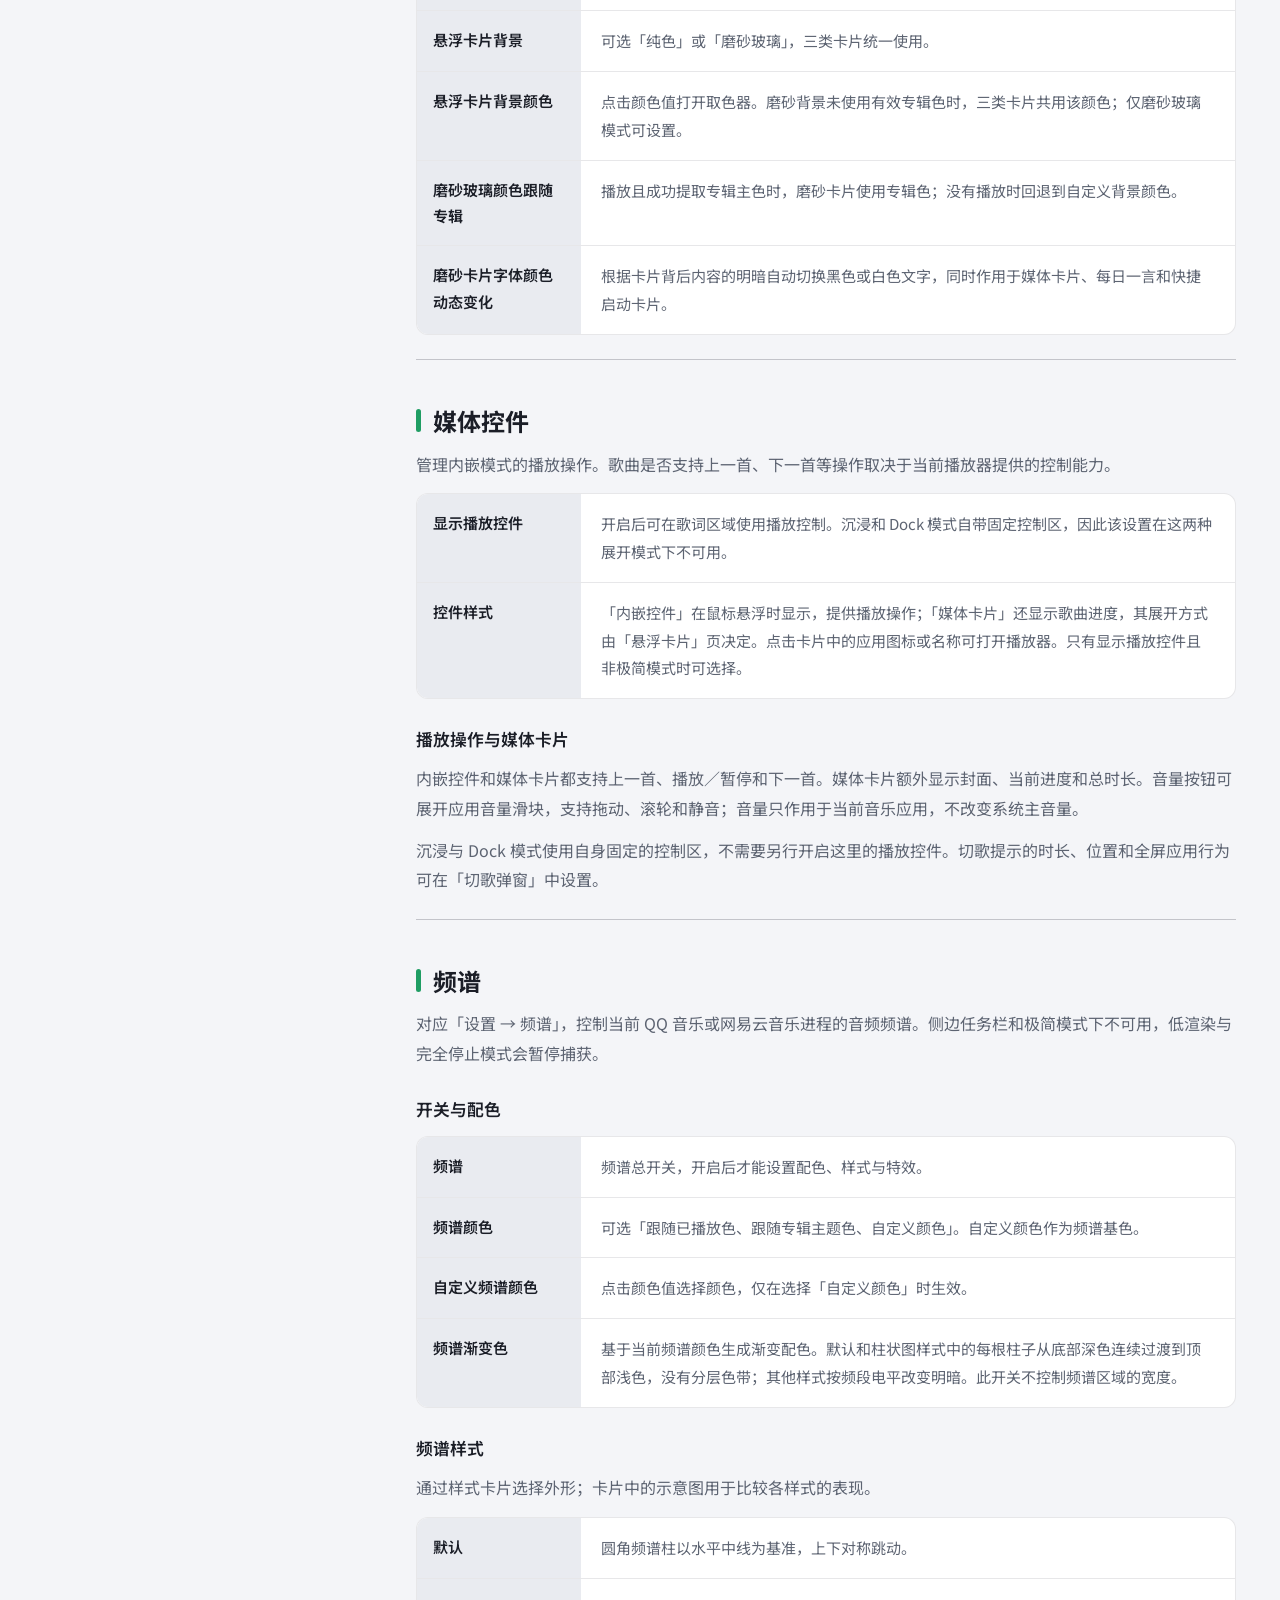
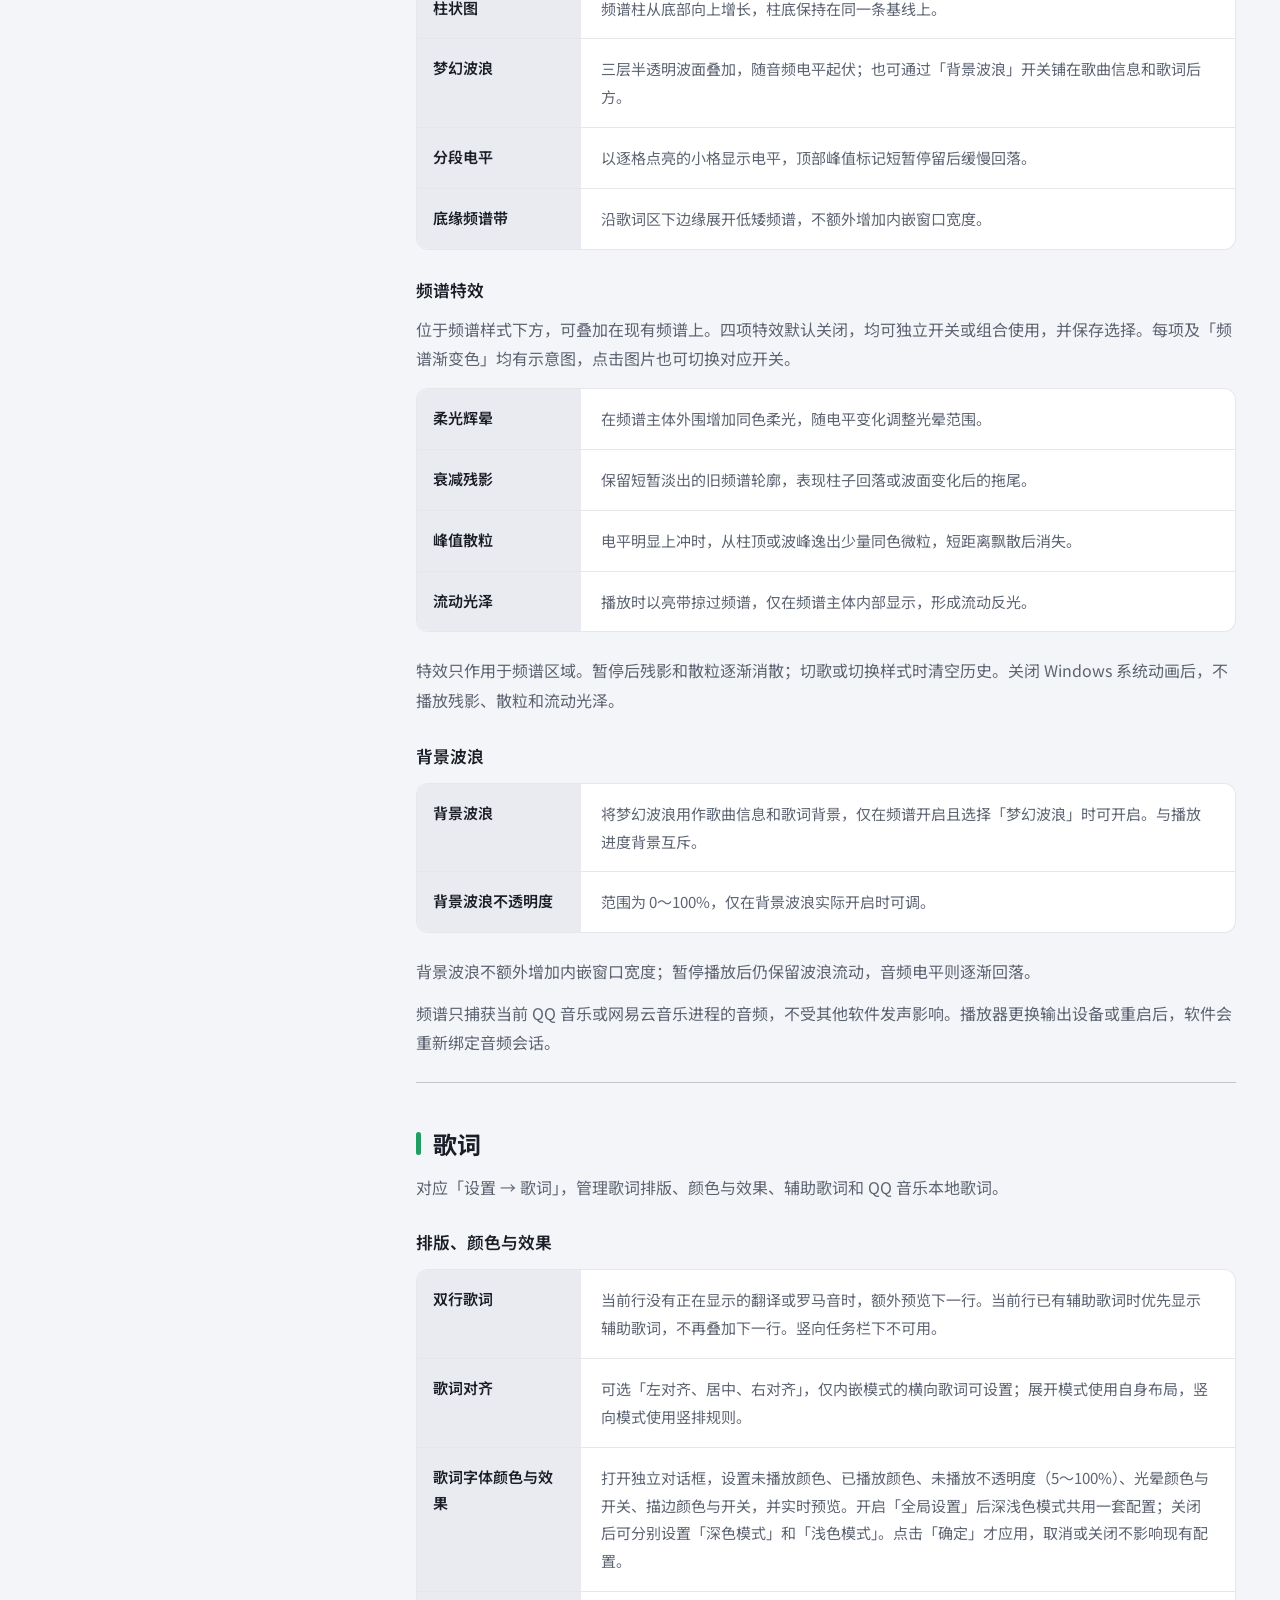
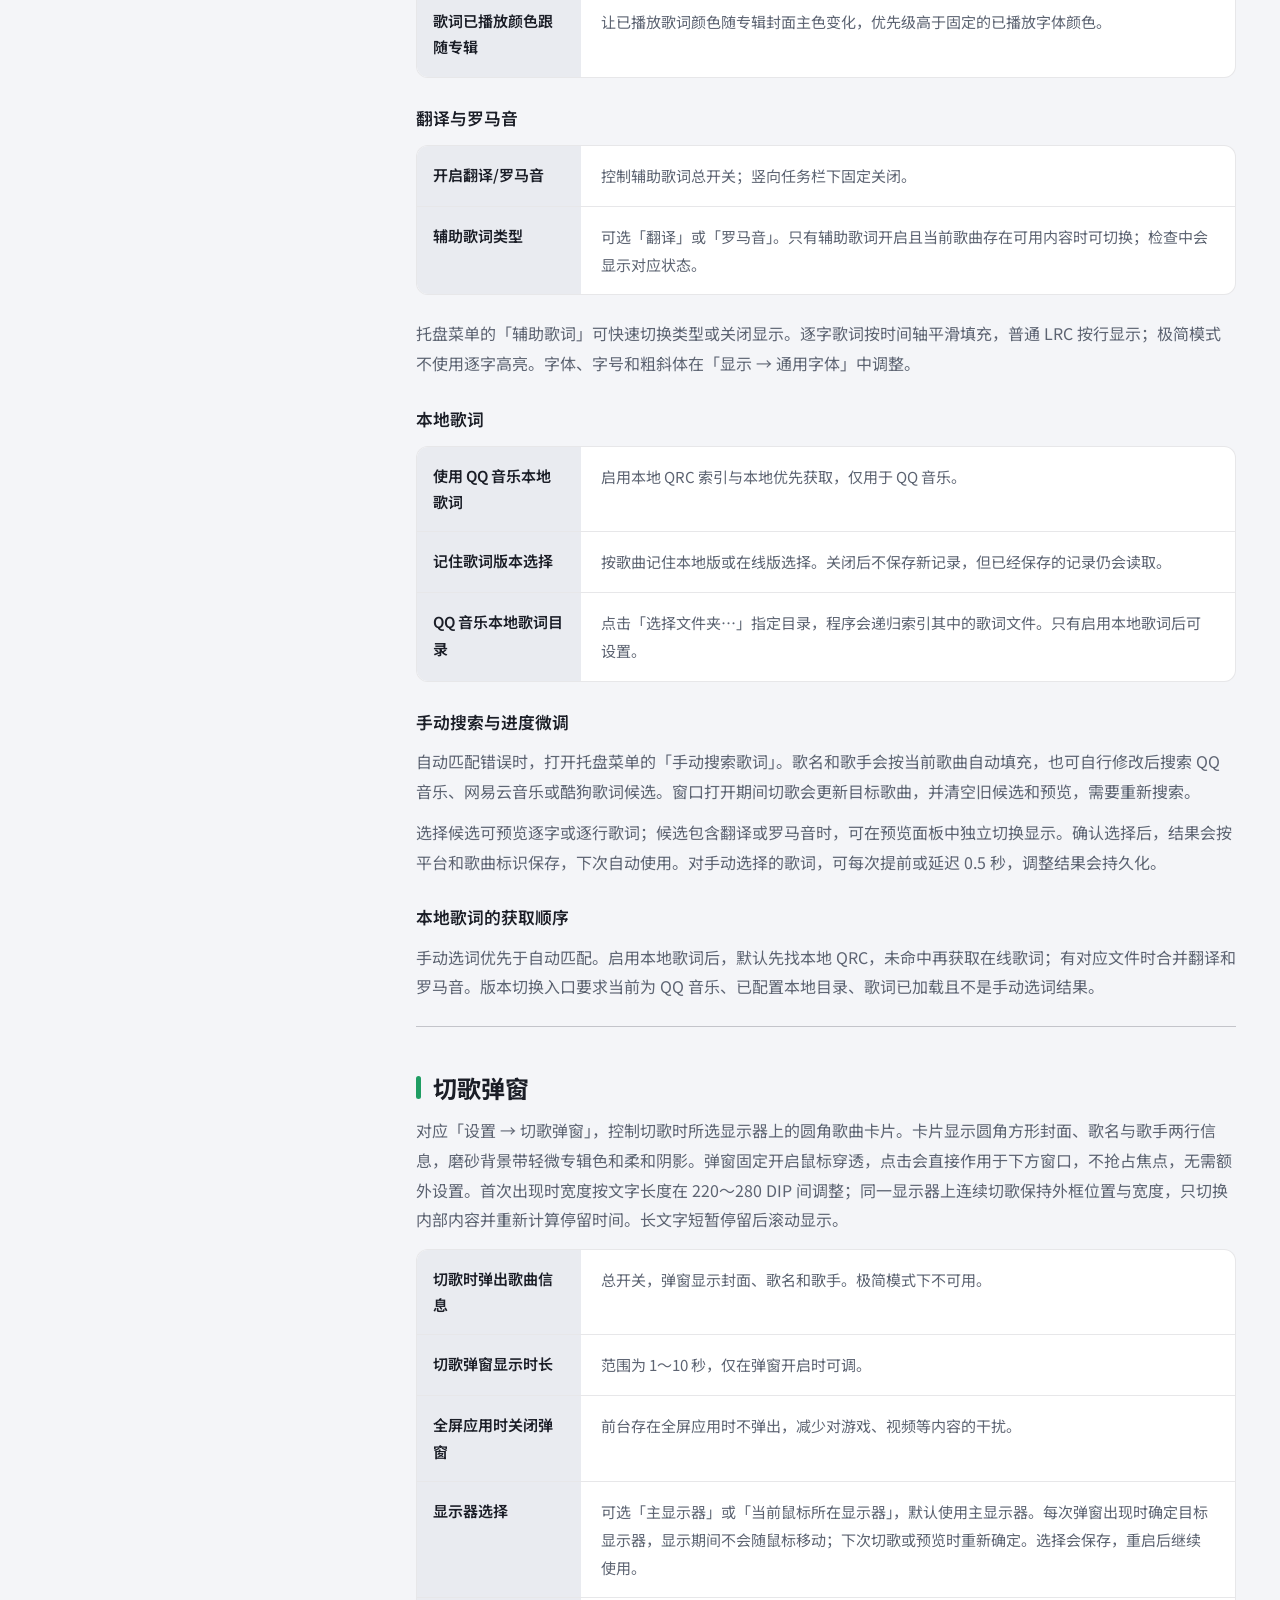
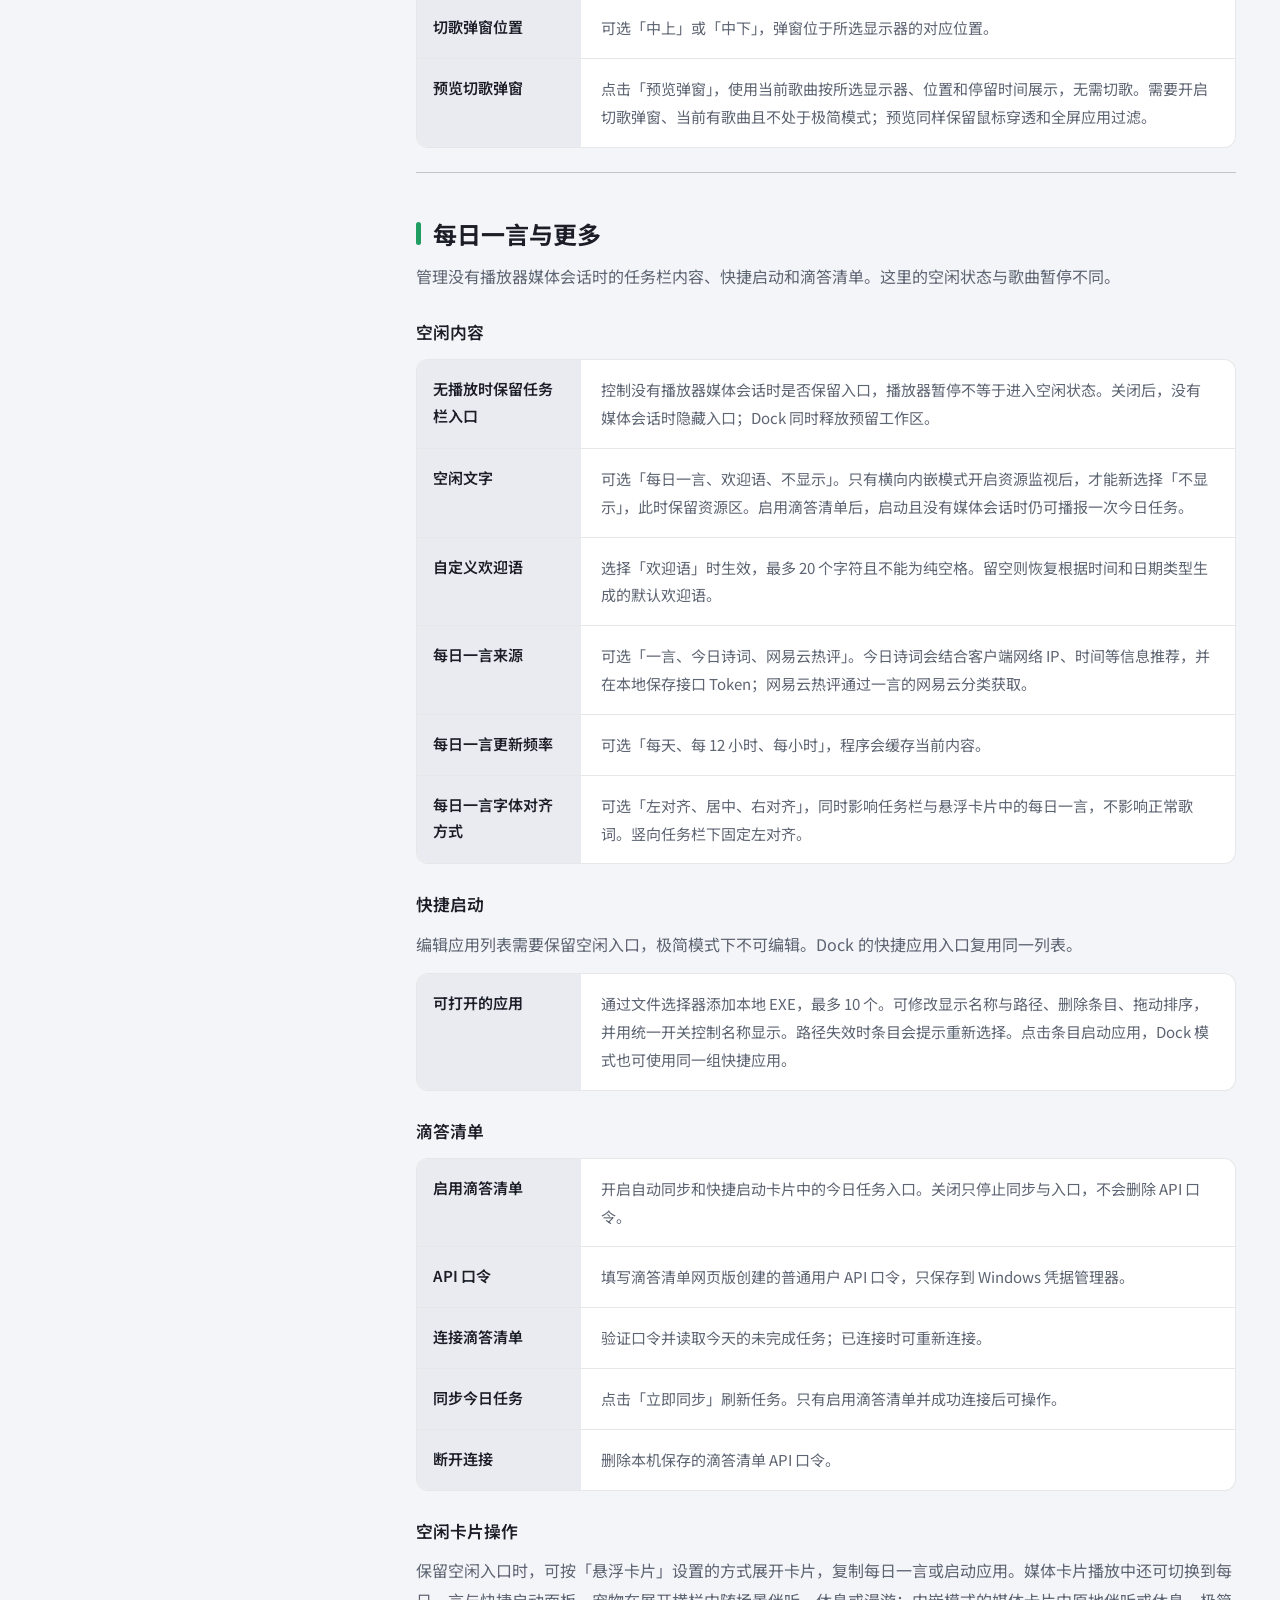
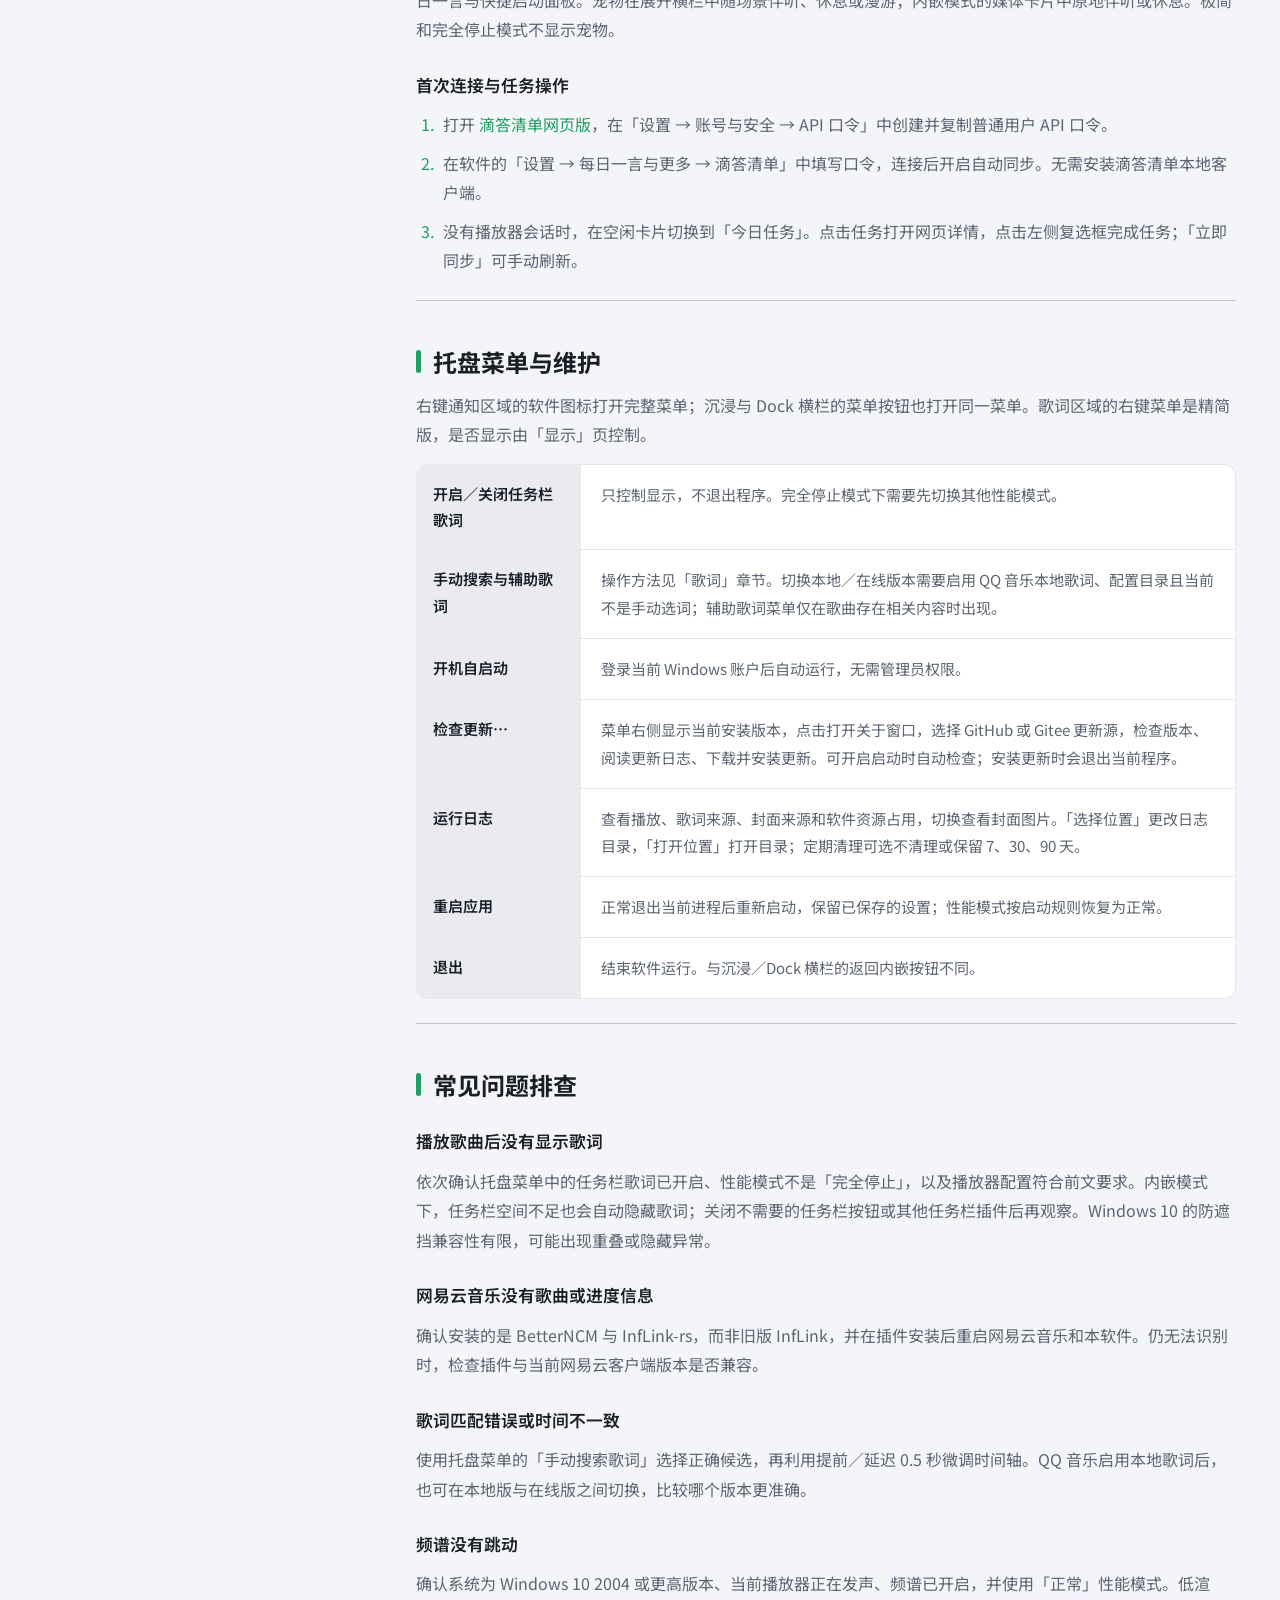
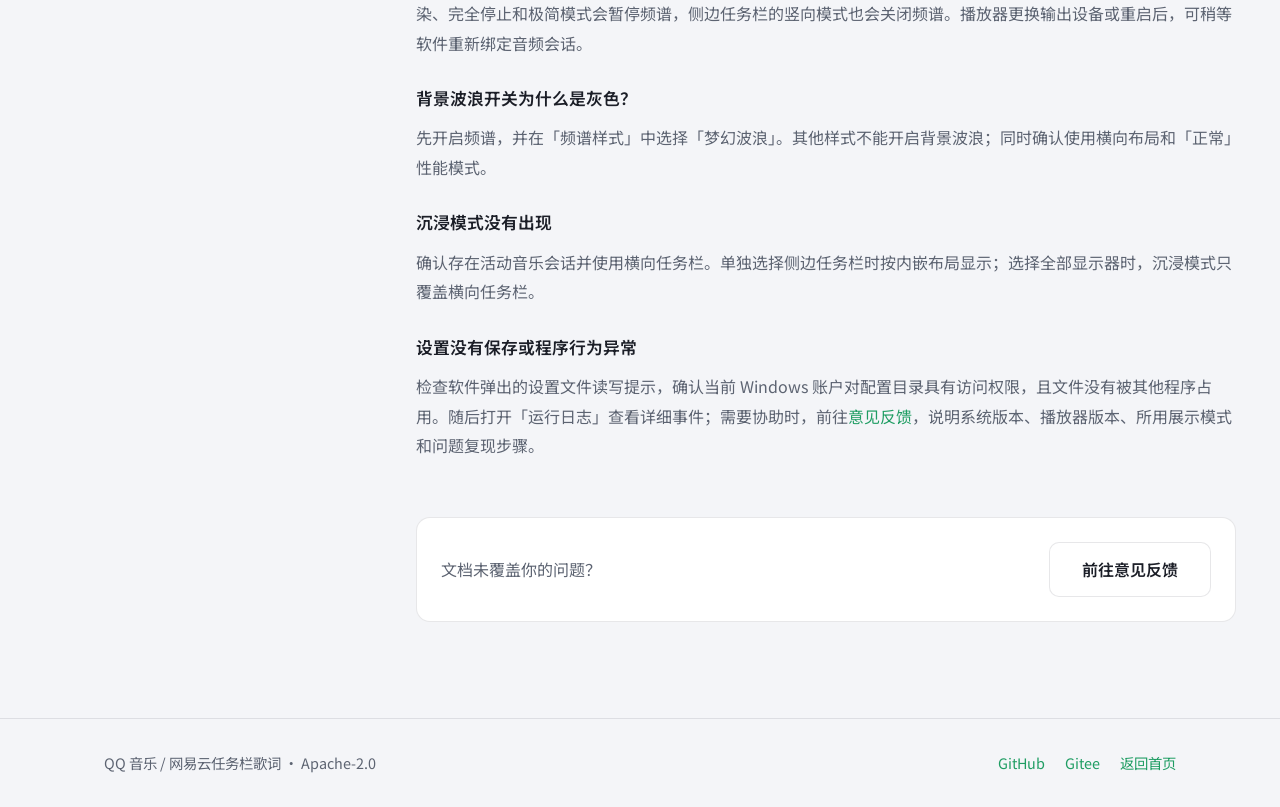
==== commit 25ec1f80: "site: 更新网站关于频谱的说明" ====
--- a/site/docs.html
+++ b/site/docs.html
@@ -234,15 +234,37 @@
         <section class="doc-section doc-subsection" id="settings-spectrum">
           <h3 class="doc-section-title">频谱</h3>
           <p>对应「设置 → 频谱」，控制当前 QQ 音乐或网易云音乐进程的音频频谱。侧边任务栏和极简模式下不可用，低渲染与完全停止模式会暂停捕获。</p>
-          <dl class="doc-settings">
-            <div><dt>频谱</dt><dd>频谱总开关，开启后才能设置配色与样式。</dd></div>
+          <h4>开关与配色</h4>
+          <dl class="doc-settings">
+            <div><dt>频谱</dt><dd>频谱总开关，开启后才能设置配色、样式与特效。</dd></div>
             <div><dt>频谱颜色</dt><dd>可选「跟随已播放色、跟随专辑主题色、自定义颜色」。自定义颜色作为频谱基色。</dd></div>
             <div><dt>自定义频谱颜色</dt><dd>点击颜色值选择颜色，仅在选择「自定义颜色」时生效。</dd></div>
-            <div><dt>频谱样式</dt><dd>可选「默认、柱状图、梦幻波浪」。样式不同，频谱在内容区的呈现方式也不同。</dd></div>
-            <div><dt>频谱渐变色</dt><dd>基于当前频谱颜色生成渐变配色，不控制频谱区域的宽度。</dd></div>
+            <div><dt>频谱渐变色</dt><dd>基于当前频谱颜色生成渐变配色。默认和柱状图样式中的每根柱子从底部深色连续过渡到顶部浅色，没有分层色带；其他样式按频段电平改变明暗。此开关不控制频谱区域的宽度。</dd></div>
+          </dl>
+          <h4>频谱样式</h4>
+          <p>通过样式卡片选择外形；卡片中的示意图用于比较各样式的表现。</p>
+          <dl class="doc-settings">
+            <div><dt>默认</dt><dd>圆角频谱柱以水平中线为基准，上下对称跳动。</dd></div>
+            <div><dt>柱状图</dt><dd>频谱柱从底部向上增长，柱底保持在同一条基线上。</dd></div>
+            <div><dt>梦幻波浪</dt><dd>三层半透明波面叠加，随音频电平起伏；也可通过「背景波浪」开关铺在歌曲信息和歌词后方。</dd></div>
+            <div><dt>分段电平</dt><dd>以逐格点亮的小格显示电平，顶部峰值标记短暂停留后缓慢回落。</dd></div>
+            <div><dt>底缘频谱带</dt><dd>沿歌词区下边缘展开低矮频谱，不额外增加内嵌窗口宽度。</dd></div>
+          </dl>
+          <h4>频谱特效</h4>
+          <p>位于频谱样式下方，可叠加在现有频谱上。四项特效默认关闭，均可独立开关或组合使用，并保存选择。每项及「频谱渐变色」均有示意图，点击图片也可切换对应开关。</p>
+          <dl class="doc-settings">
+            <div><dt>柔光辉晕</dt><dd>在频谱主体外围增加同色柔光，随电平变化调整光晕范围。</dd></div>
+            <div><dt>衰减残影</dt><dd>保留短暂淡出的旧频谱轮廓，表现柱子回落或波面变化后的拖尾。</dd></div>
+            <div><dt>峰值散粒</dt><dd>电平明显上冲时，从柱顶或波峰逸出少量同色微粒，短距离飘散后消失。</dd></div>
+            <div><dt>流动光泽</dt><dd>播放时以亮带掠过频谱，仅在频谱主体内部显示，形成流动反光。</dd></div>
+          </dl>
+          <p>特效只作用于频谱区域。暂停后残影和散粒逐渐消散；切歌或切换样式时清空历史。关闭 Windows 系统动画后，不播放残影、散粒和流动光泽。</p>
+          <h4>背景波浪</h4>
+          <dl class="doc-settings">
             <div><dt>背景波浪</dt><dd>将梦幻波浪用作歌曲信息和歌词背景，仅在频谱开启且选择「梦幻波浪」时可开启。与播放进度背景互斥。</dd></div>
             <div><dt>背景波浪不透明度</dt><dd>范围为 0～100%，仅在背景波浪实际开启时可调。</dd></div>
           </dl>
+          <p>背景波浪不额外增加内嵌窗口宽度；暂停播放后仍保留波浪流动，音频电平则逐渐回落。</p>
           <p>频谱只捕获当前 QQ 音乐或网易云音乐进程的音频，不受其他软件发声影响。播放器更换输出设备或重启后，软件会重新绑定音频会话。</p>
         </section>
 
@@ -347,6 +369,8 @@
           <p>使用托盘菜单的「手动搜索歌词」选择正确候选，再利用提前／延迟 0.5 秒微调时间轴。QQ 音乐启用本地歌词后，也可在本地版与在线版之间切换，比较哪个版本更准确。</p>
           <h4>频谱没有跳动</h4>
           <p>确认系统为 Windows 10 2004 或更高版本、当前播放器正在发声、频谱已开启，并使用「正常」性能模式。低渲染、完全停止和极简模式会暂停频谱，侧边任务栏的竖向模式也会关闭频谱。播放器更换输出设备或重启后，可稍等软件重新绑定音频会话。</p>
+          <h4>背景波浪开关为什么是灰色？</h4>
+          <p>先开启频谱，并在「频谱样式」中选择「梦幻波浪」。其他样式不能开启背景波浪；同时确认使用横向布局和「正常」性能模式。</p>
           <h4>沉浸模式没有出现</h4>
           <p>确认存在活动音乐会话并使用横向任务栏。单独选择侧边任务栏时按内嵌布局显示；选择全部显示器时，沉浸模式只覆盖横向任务栏。</p>
           <h4>设置没有保存或程序行为异常</h4>
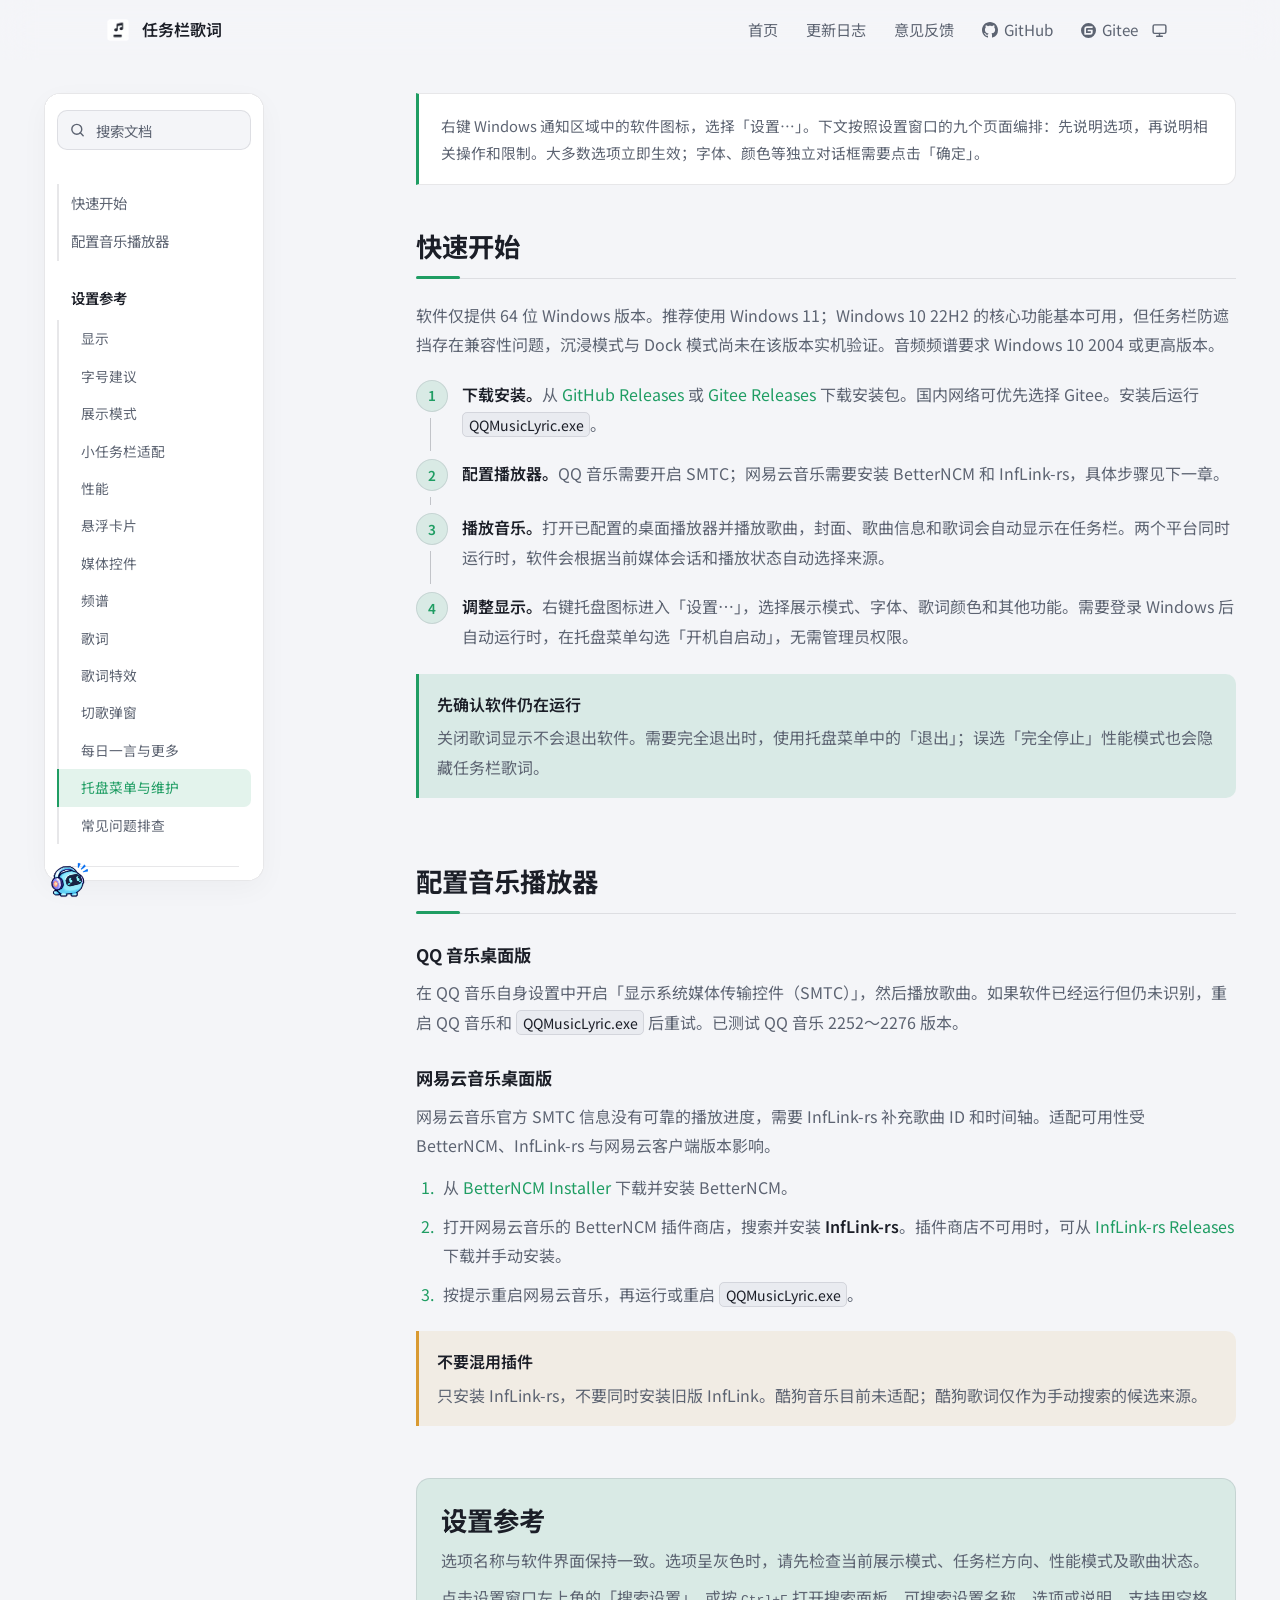
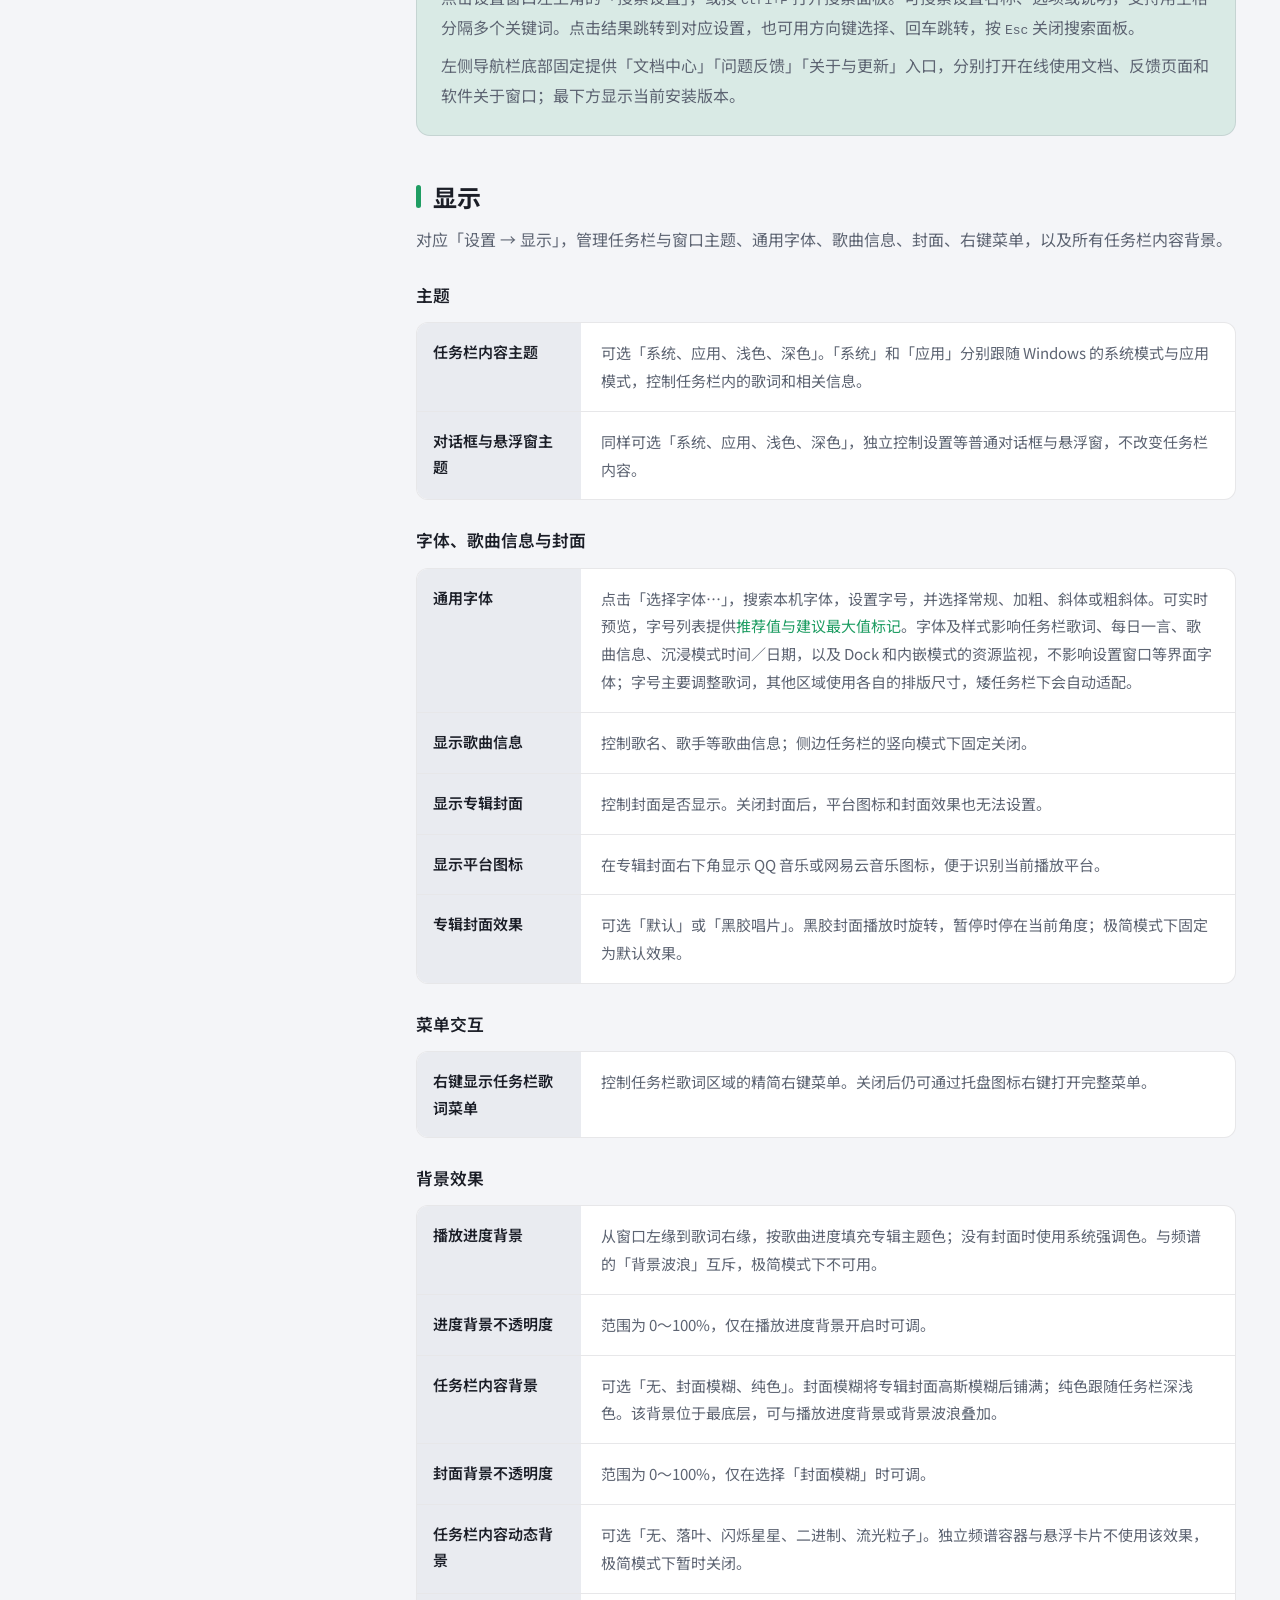
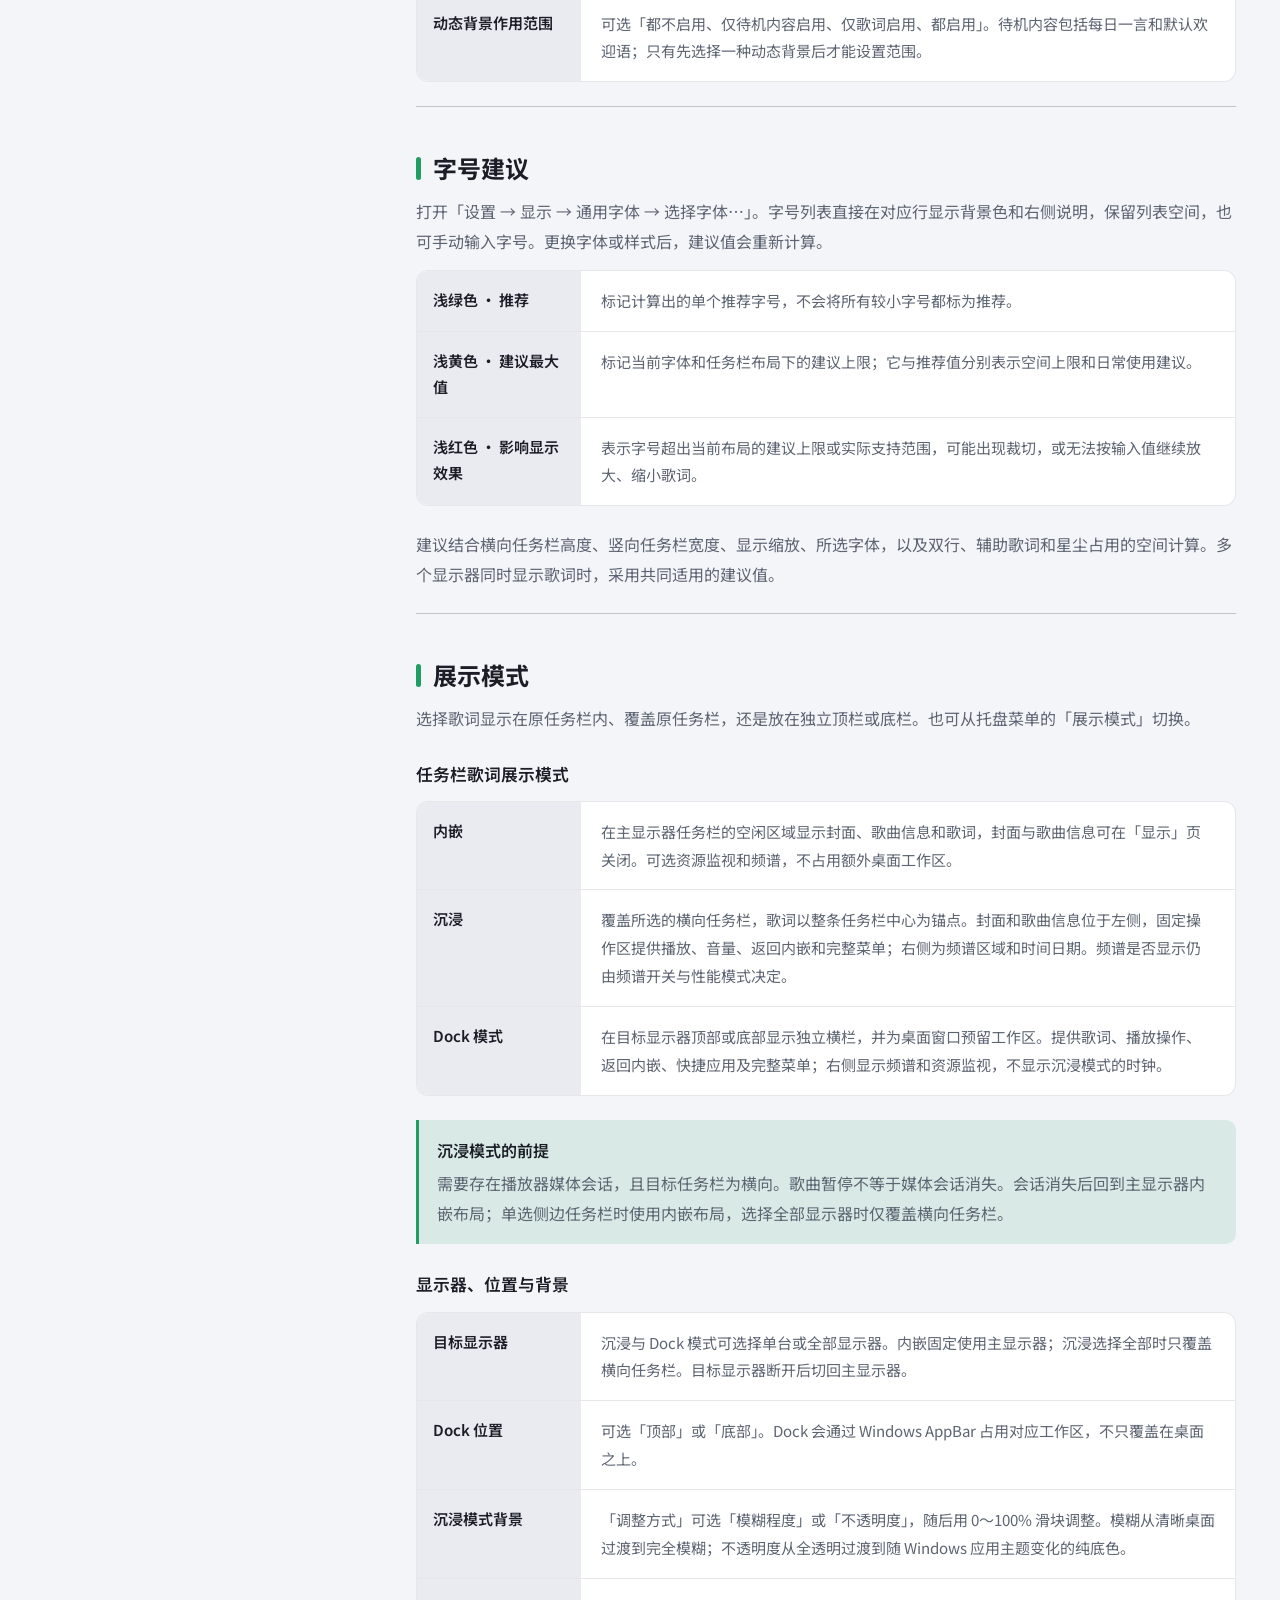
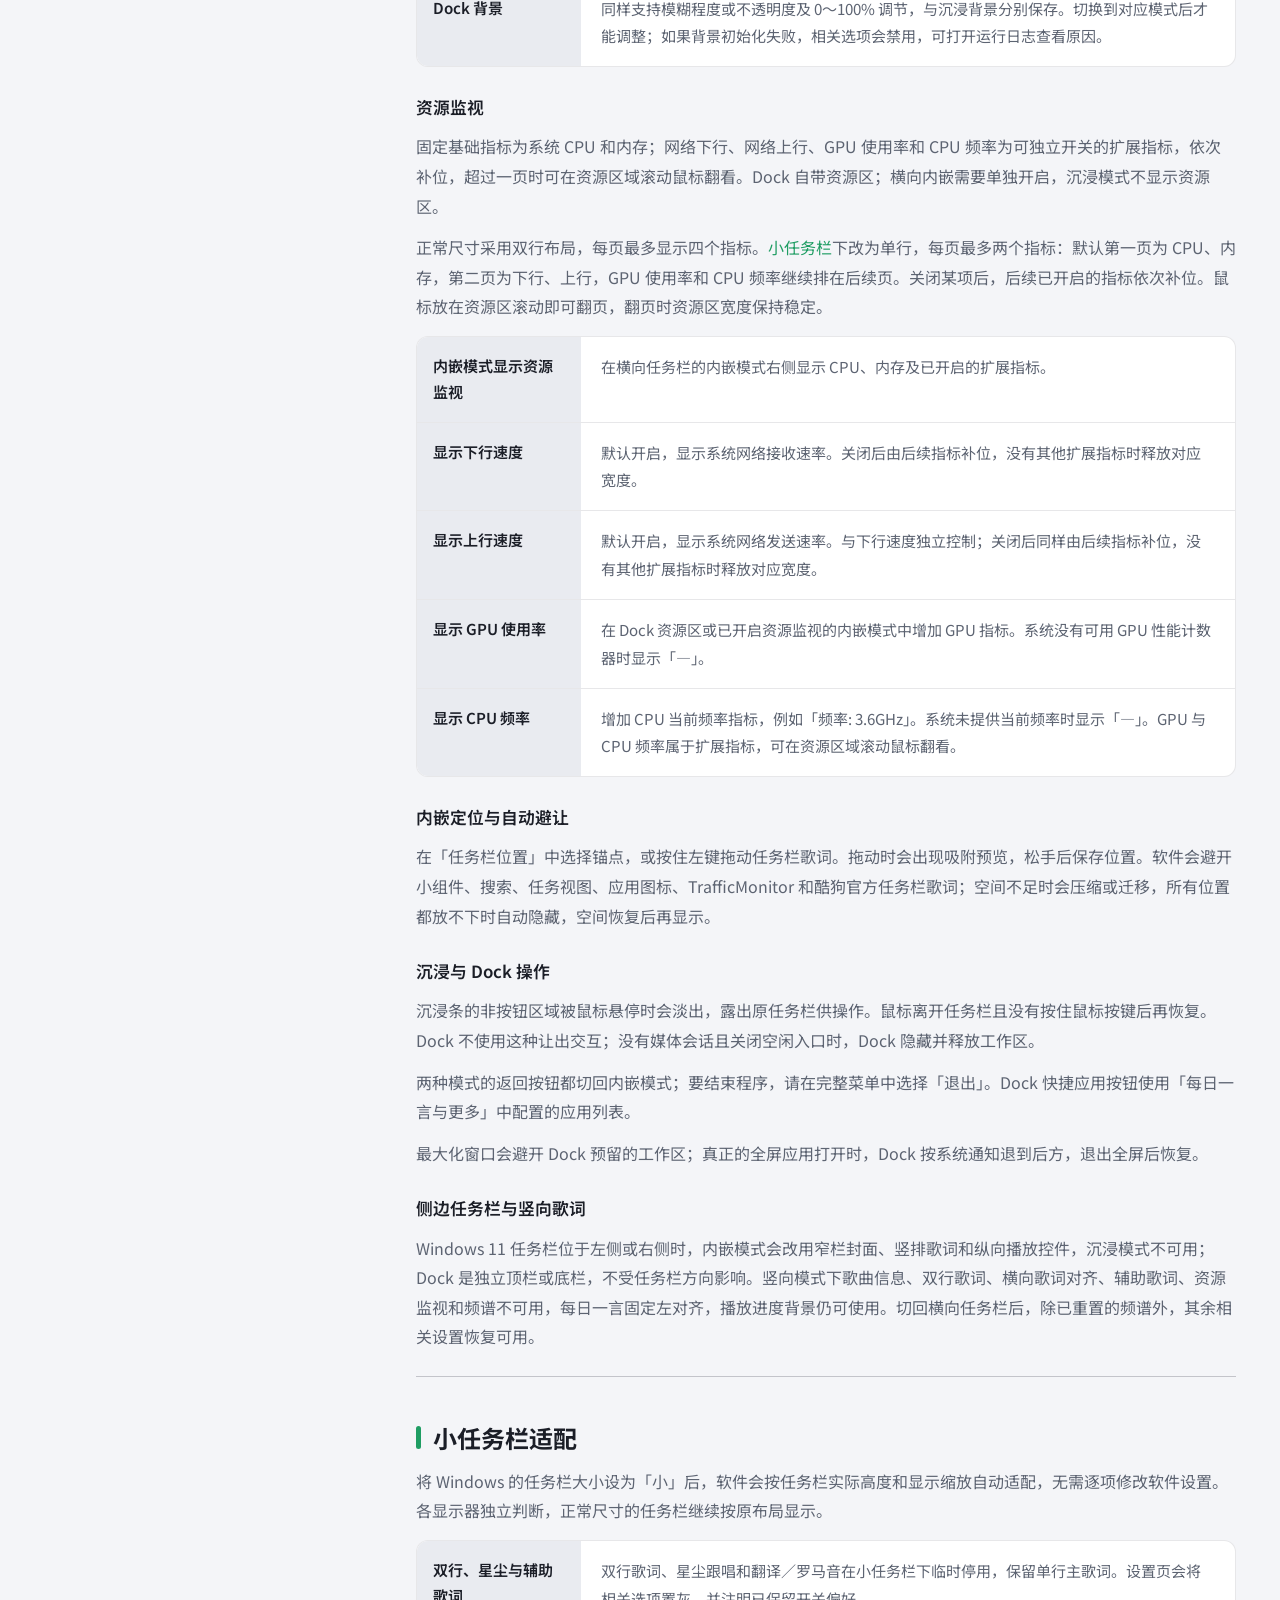
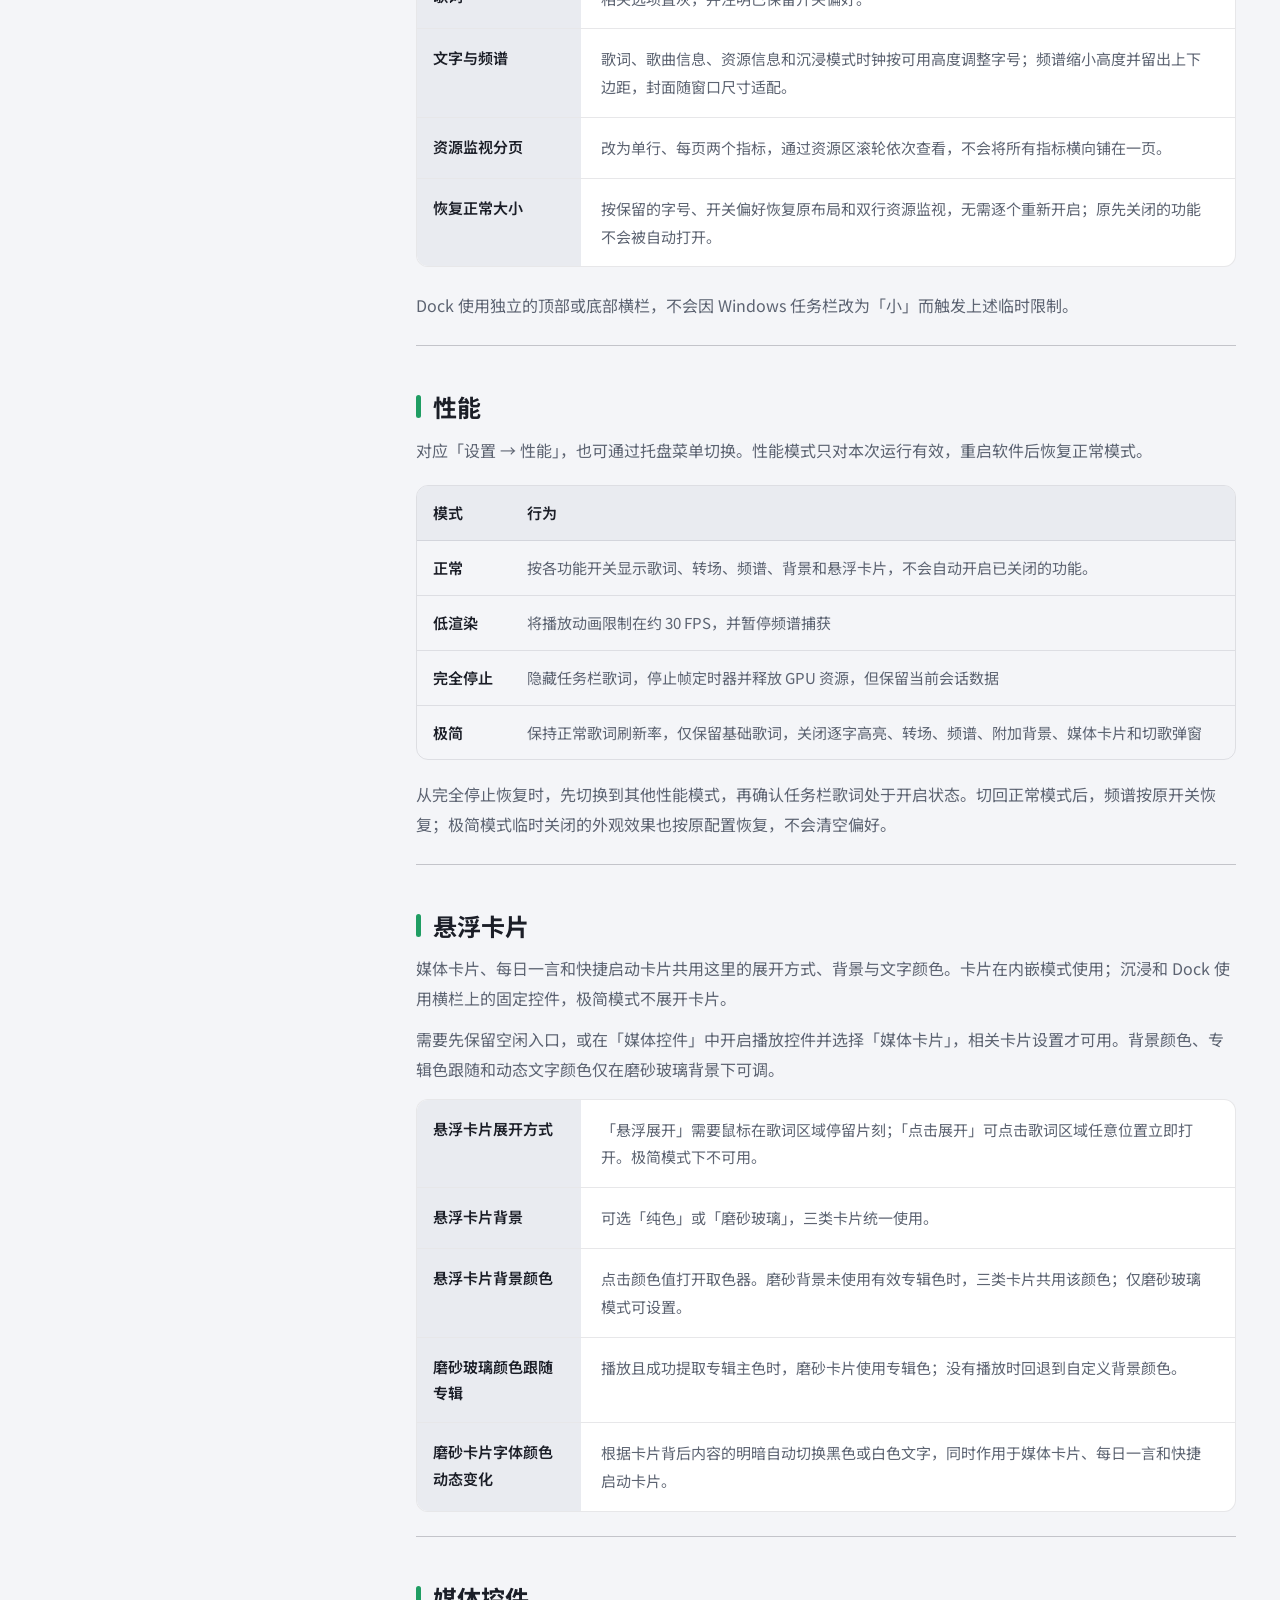
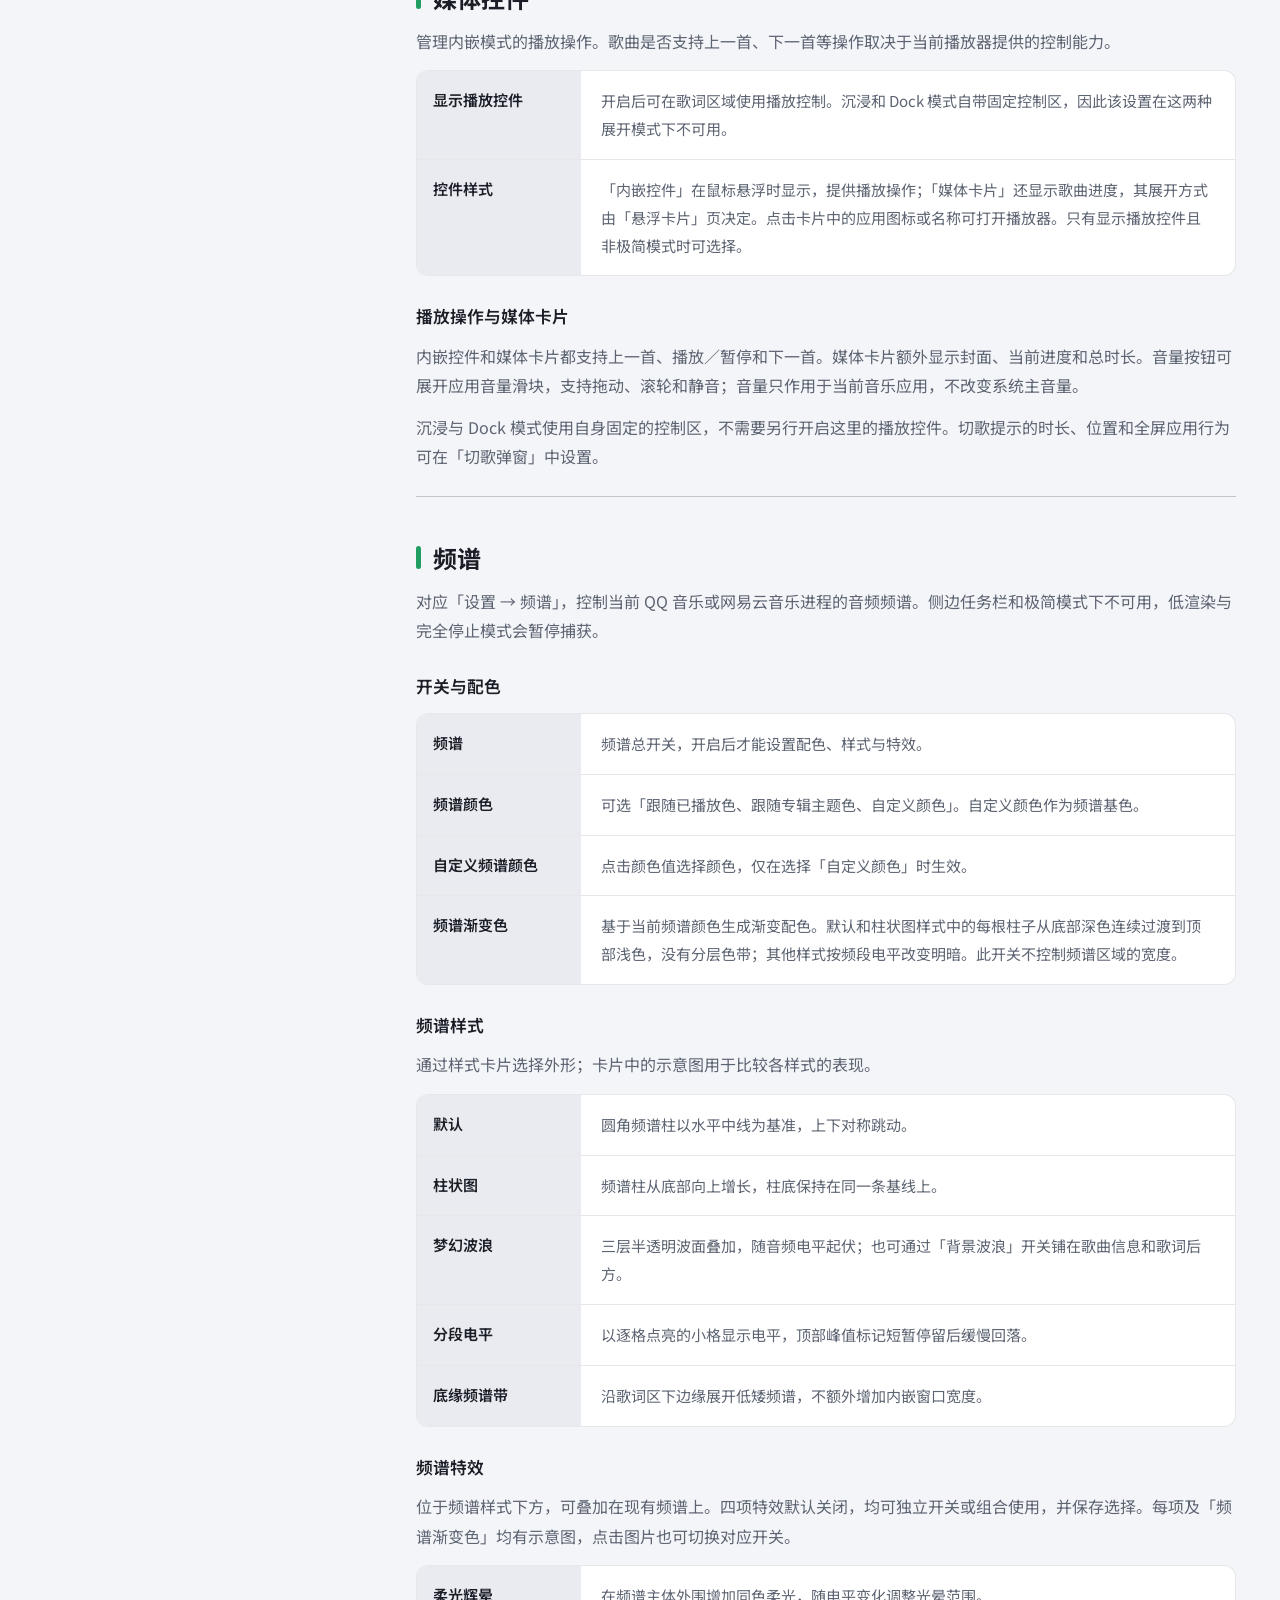
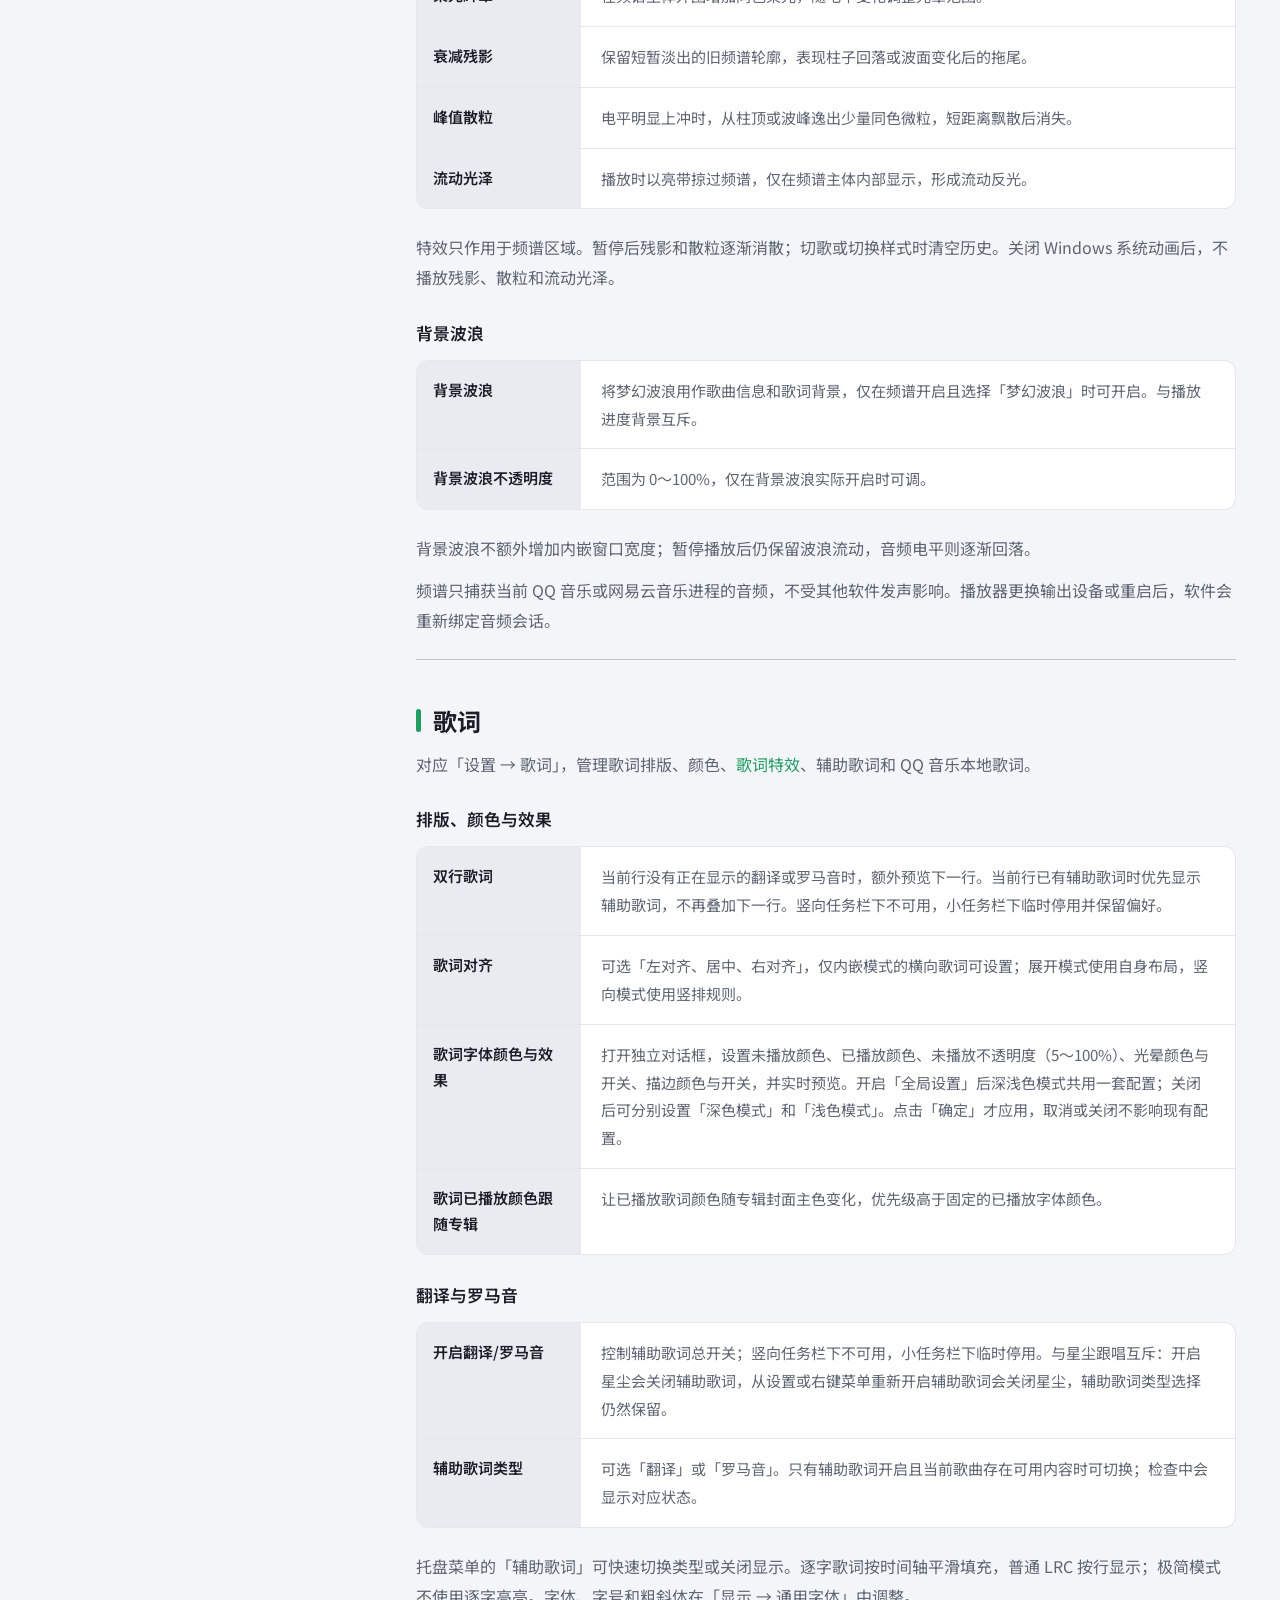
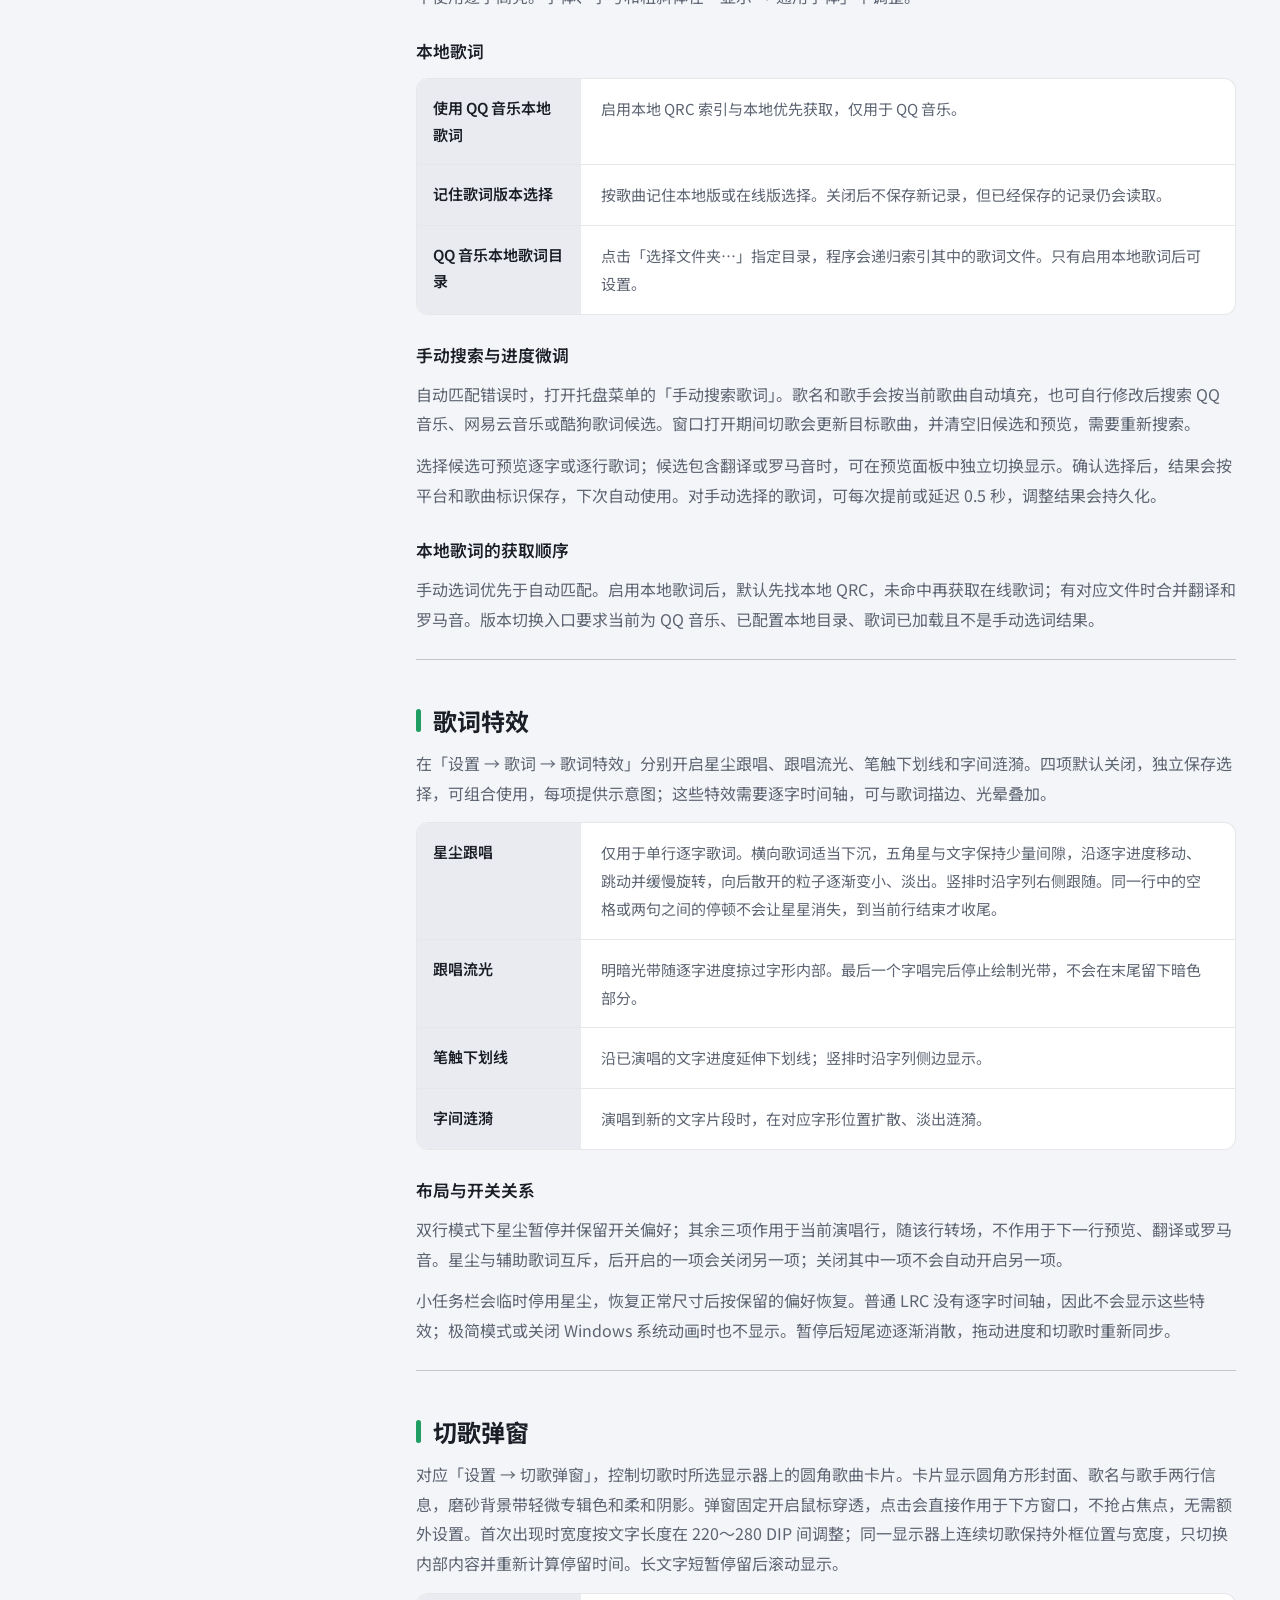
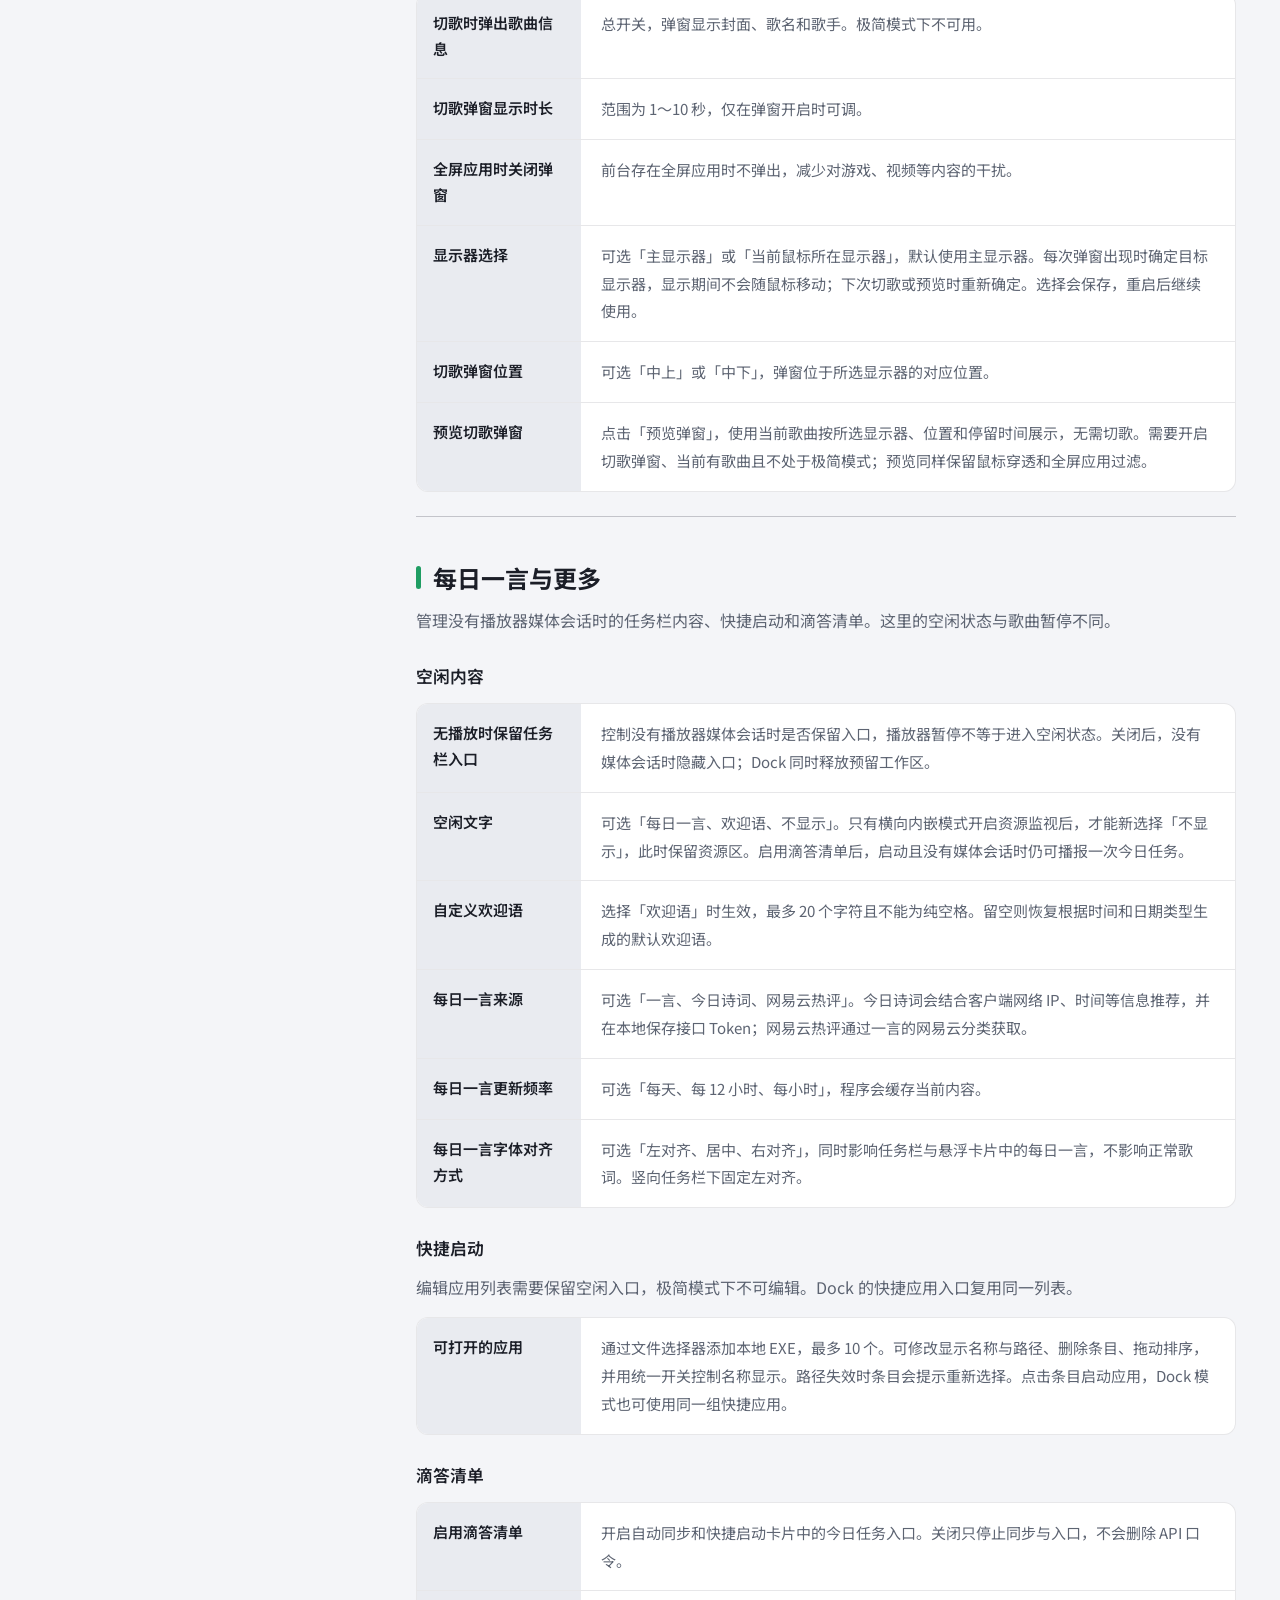
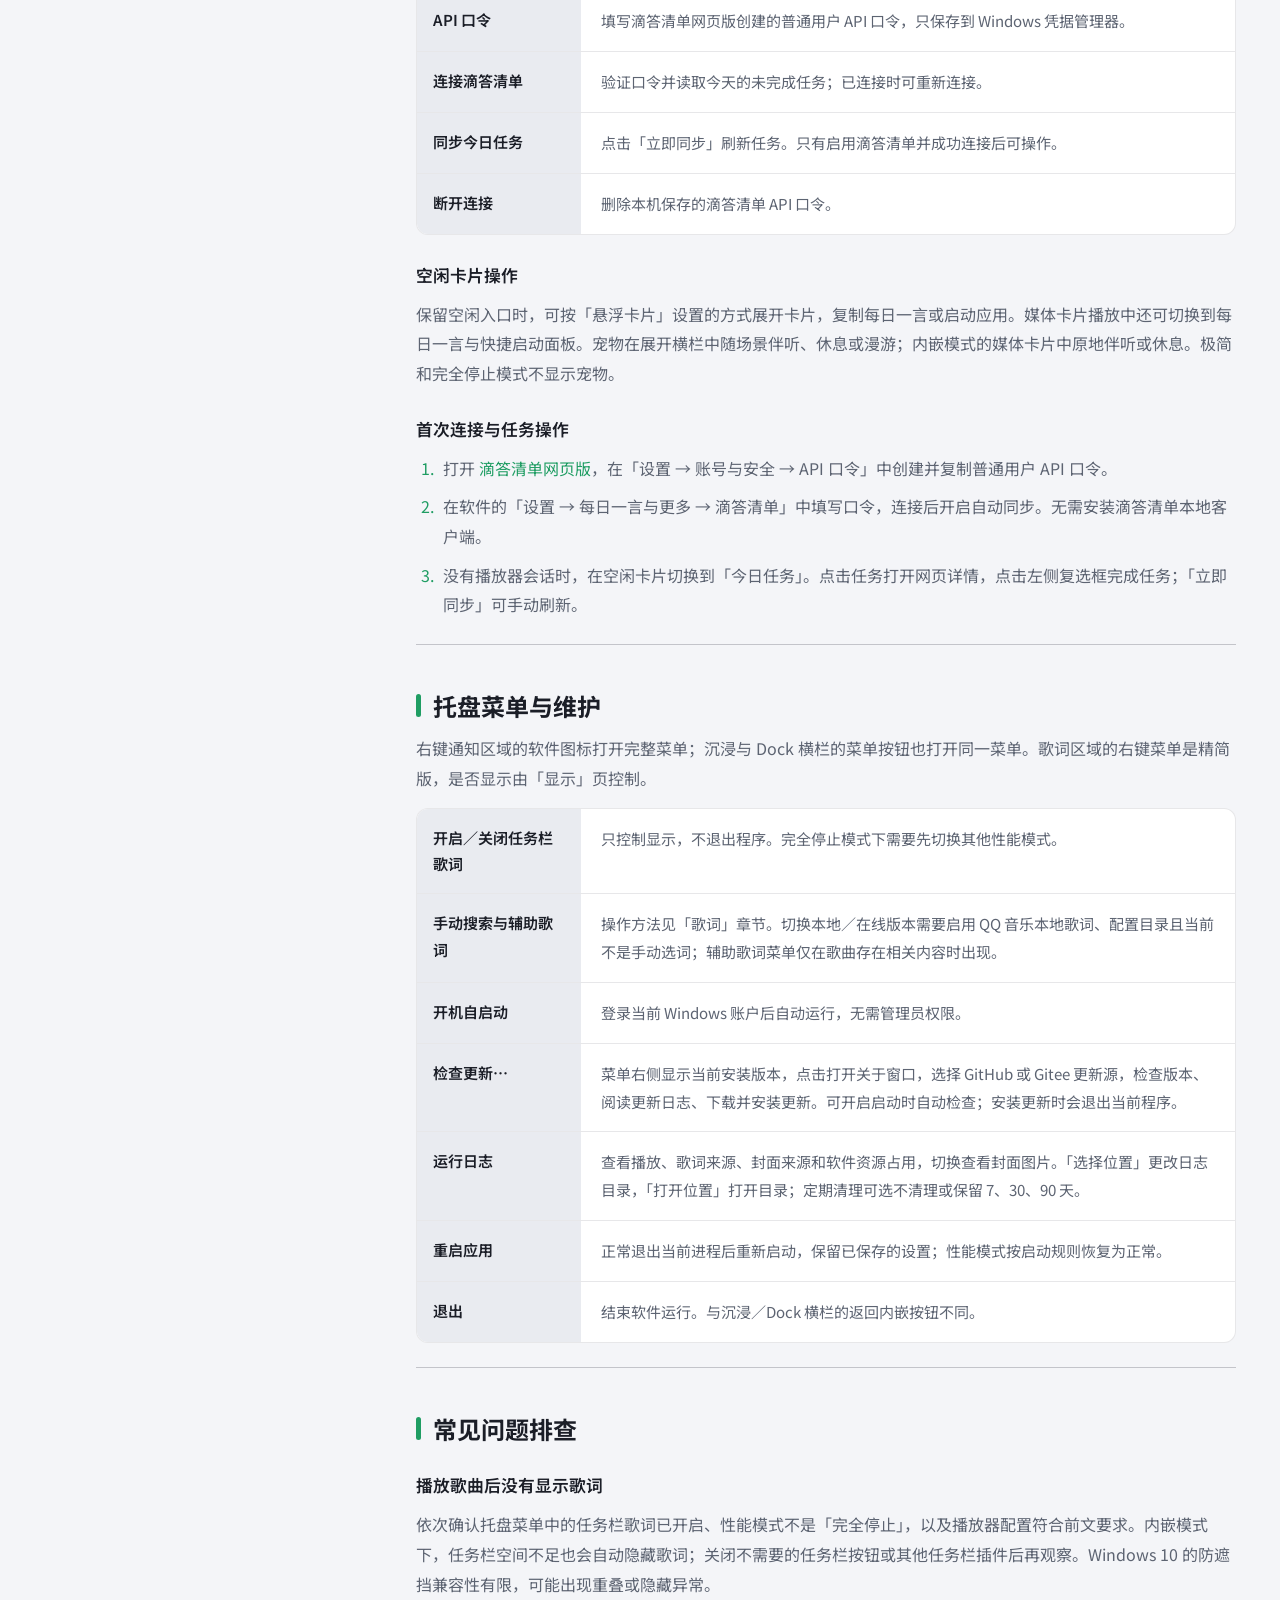
==== commit c2504278: "site: 更新网站功能描述和文档" ====
--- a/site/docs.html
+++ b/site/docs.html
@@ -4,7 +4,7 @@
   <meta charset="UTF-8">
   <meta name="viewport" content="width=device-width, initial-scale=1.0">
   <title>文档中心 — QQ 音乐 / 网易云任务栏歌词</title>
-  <meta name="description" content="QQ 音乐 / 网易云任务栏歌词使用文档：安装、播放器配置、歌词设置、展示模式、播放控制与故障排查。">
+  <meta name="description" content="QQ 音乐 / 网易云任务栏歌词使用文档：安装、播放器配置、歌词特效、字号建议、小任务栏适配、资源监视分页、展示模式、播放控制与故障排查。">
   <link rel="icon" type="image/png" href="assets/img/logo.png">
   <link rel="preconnect" href="https://fonts.googleapis.com">
   <link rel="preconnect" href="https://fonts.gstatic.com" crossorigin>
@@ -70,12 +70,15 @@
             <a class="docs-toc-heading" href="#settings-reference">设置参考</a>
             <div class="docs-toc-children">
               <a href="#settings-display">显示</a>
+              <a href="#font-size-guide">字号建议</a>
               <a href="#settings-modes">展示模式</a>
+              <a href="#small-taskbar">小任务栏适配</a>
               <a href="#settings-performance">性能</a>
               <a href="#settings-cards">悬浮卡片</a>
               <a href="#settings-controls">媒体控件</a>
               <a href="#settings-spectrum">频谱</a>
               <a href="#settings-lyrics">歌词</a>
+              <a href="#settings-lyric-effects">歌词特效</a>
               <a href="#settings-toast">切歌弹窗</a>
               <a href="#settings-idle">每日一言与更多</a>
               <a href="#system-menu">托盘菜单与维护</a>
@@ -132,7 +135,7 @@
           </dl>
           <h4>字体、歌曲信息与封面</h4>
           <dl class="doc-settings">
-            <div><dt>通用字体</dt><dd>点击「选择字体…」，搜索本机字体，设置字号，并选择常规、加粗、斜体或粗斜体。可实时预览。这里影响任务栏歌词、每日一言、歌曲信息、沉浸模式时间／日期，以及 Dock 和内嵌模式的资源监视，不影响设置窗口等界面字体。资源监视也遵循所选字体样式，常规样式不会额外加粗。</dd></div>
+            <div><dt>通用字体</dt><dd>点击「选择字体…」，搜索本机字体，设置字号，并选择常规、加粗、斜体或粗斜体。可实时预览，字号列表提供<a href="#font-size-guide">推荐值与建议最大值标记</a>。字体及样式影响任务栏歌词、每日一言、歌曲信息、沉浸模式时间／日期，以及 Dock 和内嵌模式的资源监视，不影响设置窗口等界面字体；字号主要调整歌词，其他区域使用各自的排版尺寸，矮任务栏下会自动适配。</dd></div>
             <div><dt>显示歌曲信息</dt><dd>控制歌名、歌手等歌曲信息；侧边任务栏的竖向模式下固定关闭。</dd></div>
             <div><dt>显示专辑封面</dt><dd>控制封面是否显示。关闭封面后，平台图标和封面效果也无法设置。</dd></div>
             <div><dt>显示平台图标</dt><dd>在专辑封面右下角显示 QQ 音乐或网易云音乐图标，便于识别当前播放平台。</dd></div>
@@ -153,6 +156,17 @@
           </dl>
         </section>
 
+        <section class="doc-section doc-subsection" id="font-size-guide">
+          <h3 class="doc-section-title">字号建议</h3>
+          <p>打开「设置 → 显示 → 通用字体 → 选择字体…」。字号列表直接在对应行显示背景色和右侧说明，保留列表空间，也可手动输入字号。更换字体或样式后，建议值会重新计算。</p>
+          <dl class="doc-settings">
+            <div><dt>浅绿色 · 推荐</dt><dd>标记计算出的单个推荐字号，不会将所有较小字号都标为推荐。</dd></div>
+            <div><dt>浅黄色 · 建议最大值</dt><dd>标记当前字体和任务栏布局下的建议上限；它与推荐值分别表示空间上限和日常使用建议。</dd></div>
+            <div><dt>浅红色 · 影响显示效果</dt><dd>表示字号超出当前布局的建议上限或实际支持范围，可能出现裁切，或无法按输入值继续放大、缩小歌词。</dd></div>
+          </dl>
+          <p>建议结合横向任务栏高度、竖向任务栏宽度、显示缩放、所选字体，以及双行、辅助歌词和星尘占用的空间计算。多个显示器同时显示歌词时，采用共同适用的建议值。</p>
+        </section>
+
         <section class="doc-section doc-subsection" id="settings-modes">
           <h3 class="doc-section-title">展示模式</h3>
           <p>选择歌词显示在原任务栏内、覆盖原任务栏，还是放在独立顶栏或底栏。也可从托盘菜单的「展示模式」切换。</p>
@@ -172,6 +186,7 @@
           </dl>
           <h4>资源监视</h4>
           <p>固定基础指标为系统 CPU 和内存；网络下行、网络上行、GPU 使用率和 CPU 频率为可独立开关的扩展指标，依次补位，超过一页时可在资源区域滚动鼠标翻看。Dock 自带资源区；横向内嵌需要单独开启，沉浸模式不显示资源区。</p>
+          <p>正常尺寸采用双行布局，每页最多显示四个指标。<a href="#small-taskbar">小任务栏</a>下改为单行，每页最多两个指标：默认第一页为 CPU、内存，第二页为下行、上行，GPU 使用率和 CPU 频率继续排在后续页。关闭某项后，后续已开启的指标依次补位。鼠标放在资源区滚动即可翻页，翻页时资源区宽度保持稳定。</p>
           <dl class="doc-settings">
             <div><dt>内嵌模式显示资源监视</dt><dd>在横向任务栏的内嵌模式右侧显示 CPU、内存及已开启的扩展指标。</dd></div>
             <div><dt>显示下行速度</dt><dd>默认开启，显示系统网络接收速率。关闭后由后续指标补位，没有其他扩展指标时释放对应宽度。</dd></div>
@@ -187,6 +202,18 @@
           <p>最大化窗口会避开 Dock 预留的工作区；真正的全屏应用打开时，Dock 按系统通知退到后方，退出全屏后恢复。</p>
           <h4>侧边任务栏与竖向歌词</h4>
           <p>Windows 11 任务栏位于左侧或右侧时，内嵌模式会改用窄栏封面、竖排歌词和纵向播放控件，沉浸模式不可用；Dock 是独立顶栏或底栏，不受任务栏方向影响。竖向模式下歌曲信息、双行歌词、横向歌词对齐、辅助歌词、资源监视和频谱不可用，每日一言固定左对齐，播放进度背景仍可使用。切回横向任务栏后，除已重置的频谱外，其余相关设置恢复可用。</p>
+        </section>
+
+        <section class="doc-section doc-subsection" id="small-taskbar">
+          <h3 class="doc-section-title">小任务栏适配</h3>
+          <p>将 Windows 的任务栏大小设为「小」后，软件会按任务栏实际高度和显示缩放自动适配，无需逐项修改软件设置。各显示器独立判断，正常尺寸的任务栏继续按原布局显示。</p>
+          <dl class="doc-settings">
+            <div><dt>双行、星尘与辅助歌词</dt><dd>双行歌词、星尘跟唱和翻译／罗马音在小任务栏下临时停用，保留单行主歌词。设置页会将相关选项置灰，并注明已保留开关偏好。</dd></div>
+            <div><dt>文字与频谱</dt><dd>歌词、歌曲信息、资源信息和沉浸模式时钟按可用高度调整字号；频谱缩小高度并留出上下边距，封面随窗口尺寸适配。</dd></div>
+            <div><dt>资源监视分页</dt><dd>改为单行、每页两个指标，通过资源区滚轮依次查看，不会将所有指标横向铺在一页。</dd></div>
+            <div><dt>恢复正常大小</dt><dd>按保留的字号、开关偏好恢复原布局和双行资源监视，无需逐个重新开启；原先关闭的功能不会被自动打开。</dd></div>
+          </dl>
+          <p>Dock 使用独立的顶部或底部横栏，不会因 Windows 任务栏改为「小」而触发上述临时限制。</p>
         </section>
 
         <section class="doc-section doc-subsection" id="settings-performance">
@@ -270,17 +297,17 @@
 
         <section class="doc-section doc-subsection" id="settings-lyrics">
           <h3 class="doc-section-title">歌词</h3>
-          <p>对应「设置 → 歌词」，管理歌词排版、颜色与效果、辅助歌词和 QQ 音乐本地歌词。</p>
+          <p>对应「设置 → 歌词」，管理歌词排版、颜色、<a href="#settings-lyric-effects">歌词特效</a>、辅助歌词和 QQ 音乐本地歌词。</p>
           <h4>排版、颜色与效果</h4>
           <dl class="doc-settings">
-            <div><dt>双行歌词</dt><dd>当前行没有正在显示的翻译或罗马音时，额外预览下一行。当前行已有辅助歌词时优先显示辅助歌词，不再叠加下一行。竖向任务栏下不可用。</dd></div>
+            <div><dt>双行歌词</dt><dd>当前行没有正在显示的翻译或罗马音时，额外预览下一行。当前行已有辅助歌词时优先显示辅助歌词，不再叠加下一行。竖向任务栏下不可用，小任务栏下临时停用并保留偏好。</dd></div>
             <div><dt>歌词对齐</dt><dd>可选「左对齐、居中、右对齐」，仅内嵌模式的横向歌词可设置；展开模式使用自身布局，竖向模式使用竖排规则。</dd></div>
             <div><dt>歌词字体颜色与效果</dt><dd>打开独立对话框，设置未播放颜色、已播放颜色、未播放不透明度（5～100%）、光晕颜色与开关、描边颜色与开关，并实时预览。开启「全局设置」后深浅色模式共用一套配置；关闭后可分别设置「深色模式」和「浅色模式」。点击「确定」才应用，取消或关闭不影响现有配置。</dd></div>
             <div><dt>歌词已播放颜色跟随专辑</dt><dd>让已播放歌词颜色随专辑封面主色变化，优先级高于固定的已播放字体颜色。</dd></div>
           </dl>
           <h4>翻译与罗马音</h4>
           <dl class="doc-settings">
-            <div><dt>开启翻译/罗马音</dt><dd>控制辅助歌词总开关；竖向任务栏下固定关闭。</dd></div>
+            <div><dt>开启翻译/罗马音</dt><dd>控制辅助歌词总开关；竖向任务栏下不可用，小任务栏下临时停用。与星尘跟唱互斥：开启星尘会关闭辅助歌词，从设置或右键菜单重新开启辅助歌词会关闭星尘，辅助歌词类型选择仍然保留。</dd></div>
             <div><dt>辅助歌词类型</dt><dd>可选「翻译」或「罗马音」。只有辅助歌词开启且当前歌曲存在可用内容时可切换；检查中会显示对应状态。</dd></div>
           </dl>
           <p>托盘菜单的「辅助歌词」可快速切换类型或关闭显示。逐字歌词按时间轴平滑填充，普通 LRC 按行显示；极简模式不使用逐字高亮。字体、字号和粗斜体在「显示 → 通用字体」中调整。</p>
@@ -295,6 +322,20 @@
           <p>选择候选可预览逐字或逐行歌词；候选包含翻译或罗马音时，可在预览面板中独立切换显示。确认选择后，结果会按平台和歌曲标识保存，下次自动使用。对手动选择的歌词，可每次提前或延迟 0.5 秒，调整结果会持久化。</p>
           <h4>本地歌词的获取顺序</h4>
           <p>手动选词优先于自动匹配。启用本地歌词后，默认先找本地 QRC，未命中再获取在线歌词；有对应文件时合并翻译和罗马音。版本切换入口要求当前为 QQ 音乐、已配置本地目录、歌词已加载且不是手动选词结果。</p>
+        </section>
+
+        <section class="doc-section doc-subsection" id="settings-lyric-effects">
+          <h3 class="doc-section-title">歌词特效</h3>
+          <p>在「设置 → 歌词 → 歌词特效」分别开启星尘跟唱、跟唱流光、笔触下划线和字间涟漪。四项默认关闭，独立保存选择，可组合使用，每项提供示意图；这些特效需要逐字时间轴，可与歌词描边、光晕叠加。</p>
+          <dl class="doc-settings">
+            <div><dt>星尘跟唱</dt><dd>仅用于单行逐字歌词。横向歌词适当下沉，五角星与文字保持少量间隙，沿逐字进度移动、跳动并缓慢旋转，向后散开的粒子逐渐变小、淡出。竖排时沿字列右侧跟随。同一行中的空格或两句之间的停顿不会让星星消失，到当前行结束才收尾。</dd></div>
+            <div><dt>跟唱流光</dt><dd>明暗光带随逐字进度掠过字形内部。最后一个字唱完后停止绘制光带，不会在末尾留下暗色部分。</dd></div>
+            <div><dt>笔触下划线</dt><dd>沿已演唱的文字进度延伸下划线；竖排时沿字列侧边显示。</dd></div>
+            <div><dt>字间涟漪</dt><dd>演唱到新的文字片段时，在对应字形位置扩散、淡出涟漪。</dd></div>
+          </dl>
+          <h4>布局与开关关系</h4>
+          <p>双行模式下星尘暂停并保留开关偏好；其余三项作用于当前演唱行，随该行转场，不作用于下一行预览、翻译或罗马音。星尘与辅助歌词互斥，后开启的一项会关闭另一项；关闭其中一项不会自动开启另一项。</p>
+          <p>小任务栏会临时停用星尘，恢复正常尺寸后按保留的偏好恢复。普通 LRC 没有逐字时间轴，因此不会显示这些特效；极简模式或关闭 Windows 系统动画时也不显示。暂停后短尾迹逐渐消散，拖动进度和切歌时重新同步。</p>
         </section>
 
         <section class="doc-section doc-subsection" id="settings-toast">
@@ -371,6 +412,12 @@
           <p>确认系统为 Windows 10 2004 或更高版本、当前播放器正在发声、频谱已开启，并使用「正常」性能模式。低渲染、完全停止和极简模式会暂停频谱，侧边任务栏的竖向模式也会关闭频谱。播放器更换输出设备或重启后，可稍等软件重新绑定音频会话。</p>
           <h4>背景波浪开关为什么是灰色？</h4>
           <p>先开启频谱，并在「频谱样式」中选择「梦幻波浪」。其他样式不能开启背景波浪；同时确认使用横向布局和「正常」性能模式。</p>
+          <h4>星尘跟唱开启后为什么没有星星？</h4>
+          <p>星尘需要单行逐字歌词，普通 LRC 不显示；双行模式、小任务栏、极简模式或关闭 Windows 系统动画时也不显示。重新开启翻译或罗马音会关闭星尘。具体开关关系见<a href="#settings-lyric-effects">歌词特效</a>。</p>
+          <h4>小任务栏下部分功能置灰、资源监视只剩两个指标？</h4>
+          <p>这是<a href="#small-taskbar">小任务栏自动适配</a>：双行、星尘和辅助歌词临时停用，资源监视改为每页两个指标，在资源区滚动鼠标即可查看后续指标。恢复正常任务栏大小后，软件会按保留的偏好恢复，无需逐项开启。</p>
+          <h4>字号列表的绿色、黄色和红色是什么意思？</h4>
+          <p>绿色标记单个推荐字号，黄色表示建议最大值，红色表示影响显示效果。标记结合所选字体、任务栏尺寸和歌词布局计算；其他正常字号保持普通背景。详见<a href="#font-size-guide">字号建议</a>。</p>
           <h4>沉浸模式没有出现</h4>
           <p>确认存在活动音乐会话并使用横向任务栏。单独选择侧边任务栏时按内嵌布局显示；选择全部显示器时，沉浸模式只覆盖横向任务栏。</p>
           <h4>设置没有保存或程序行为异常</h4>
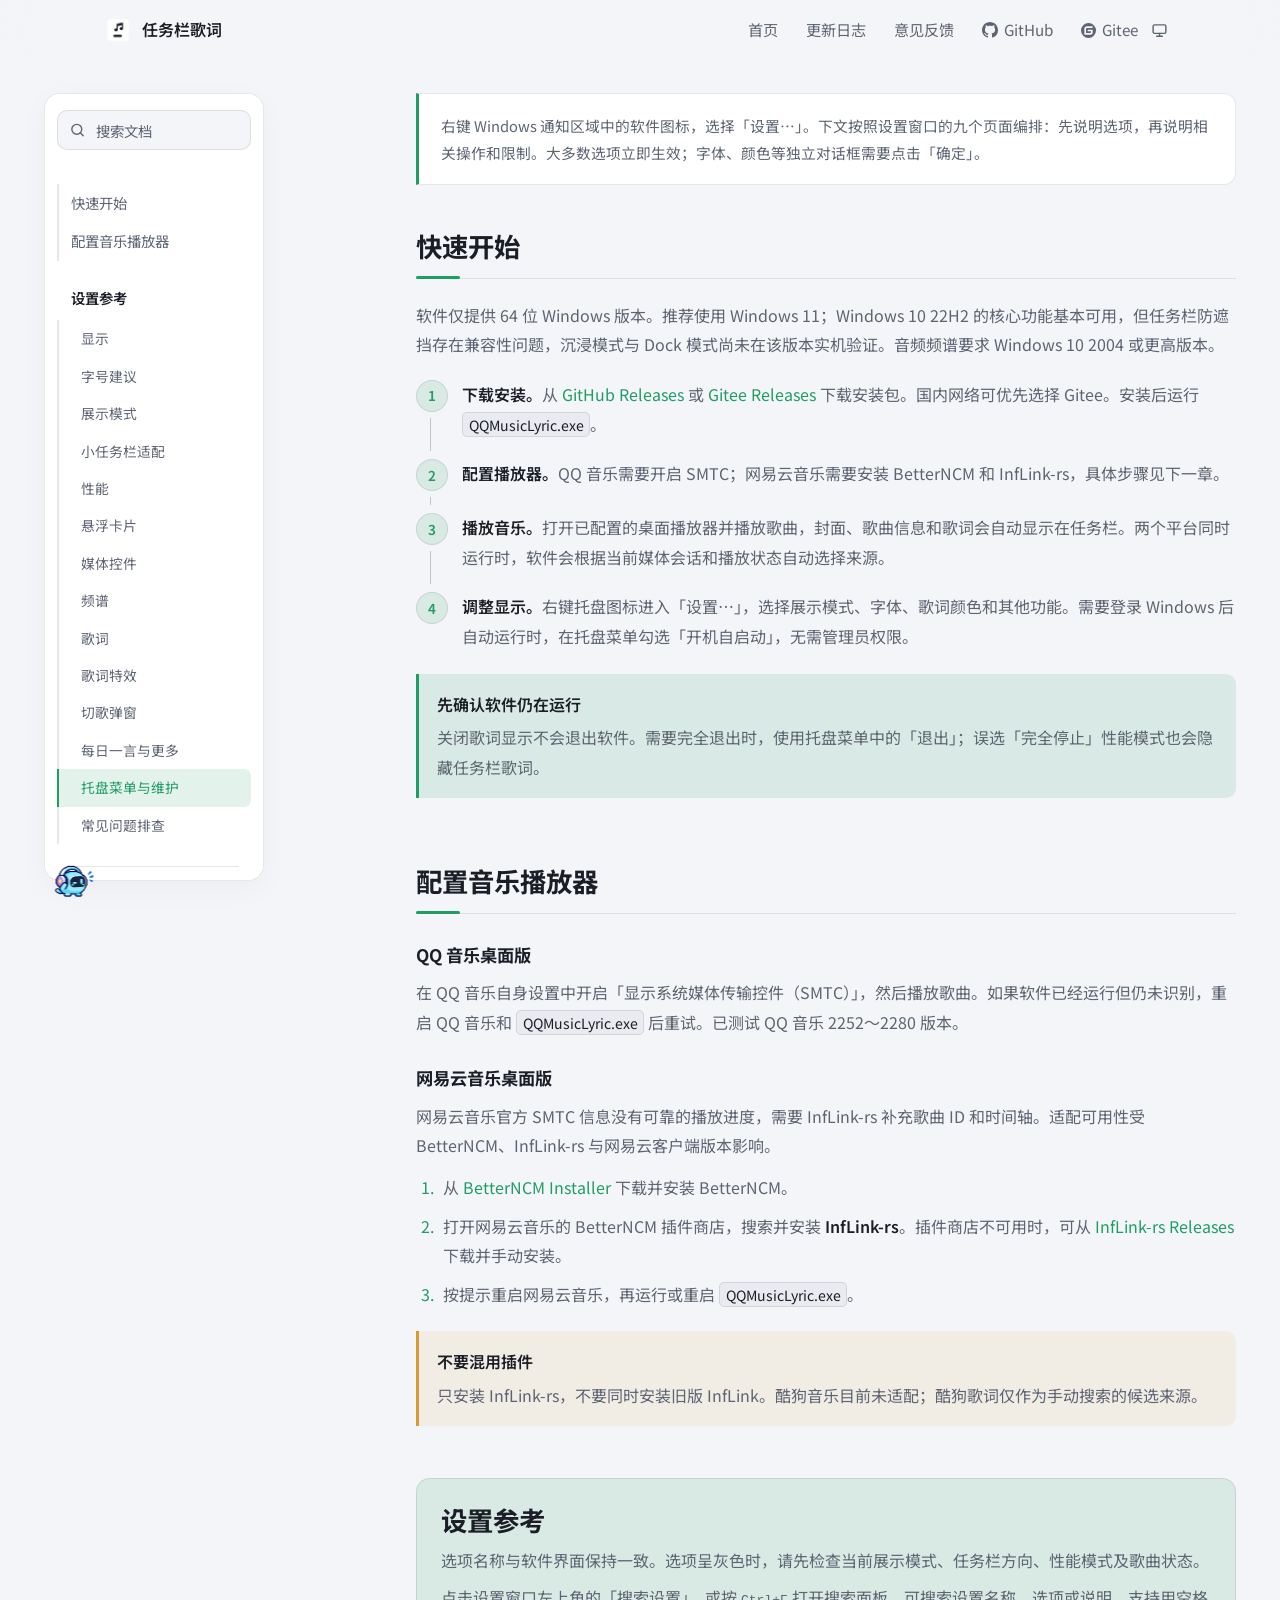
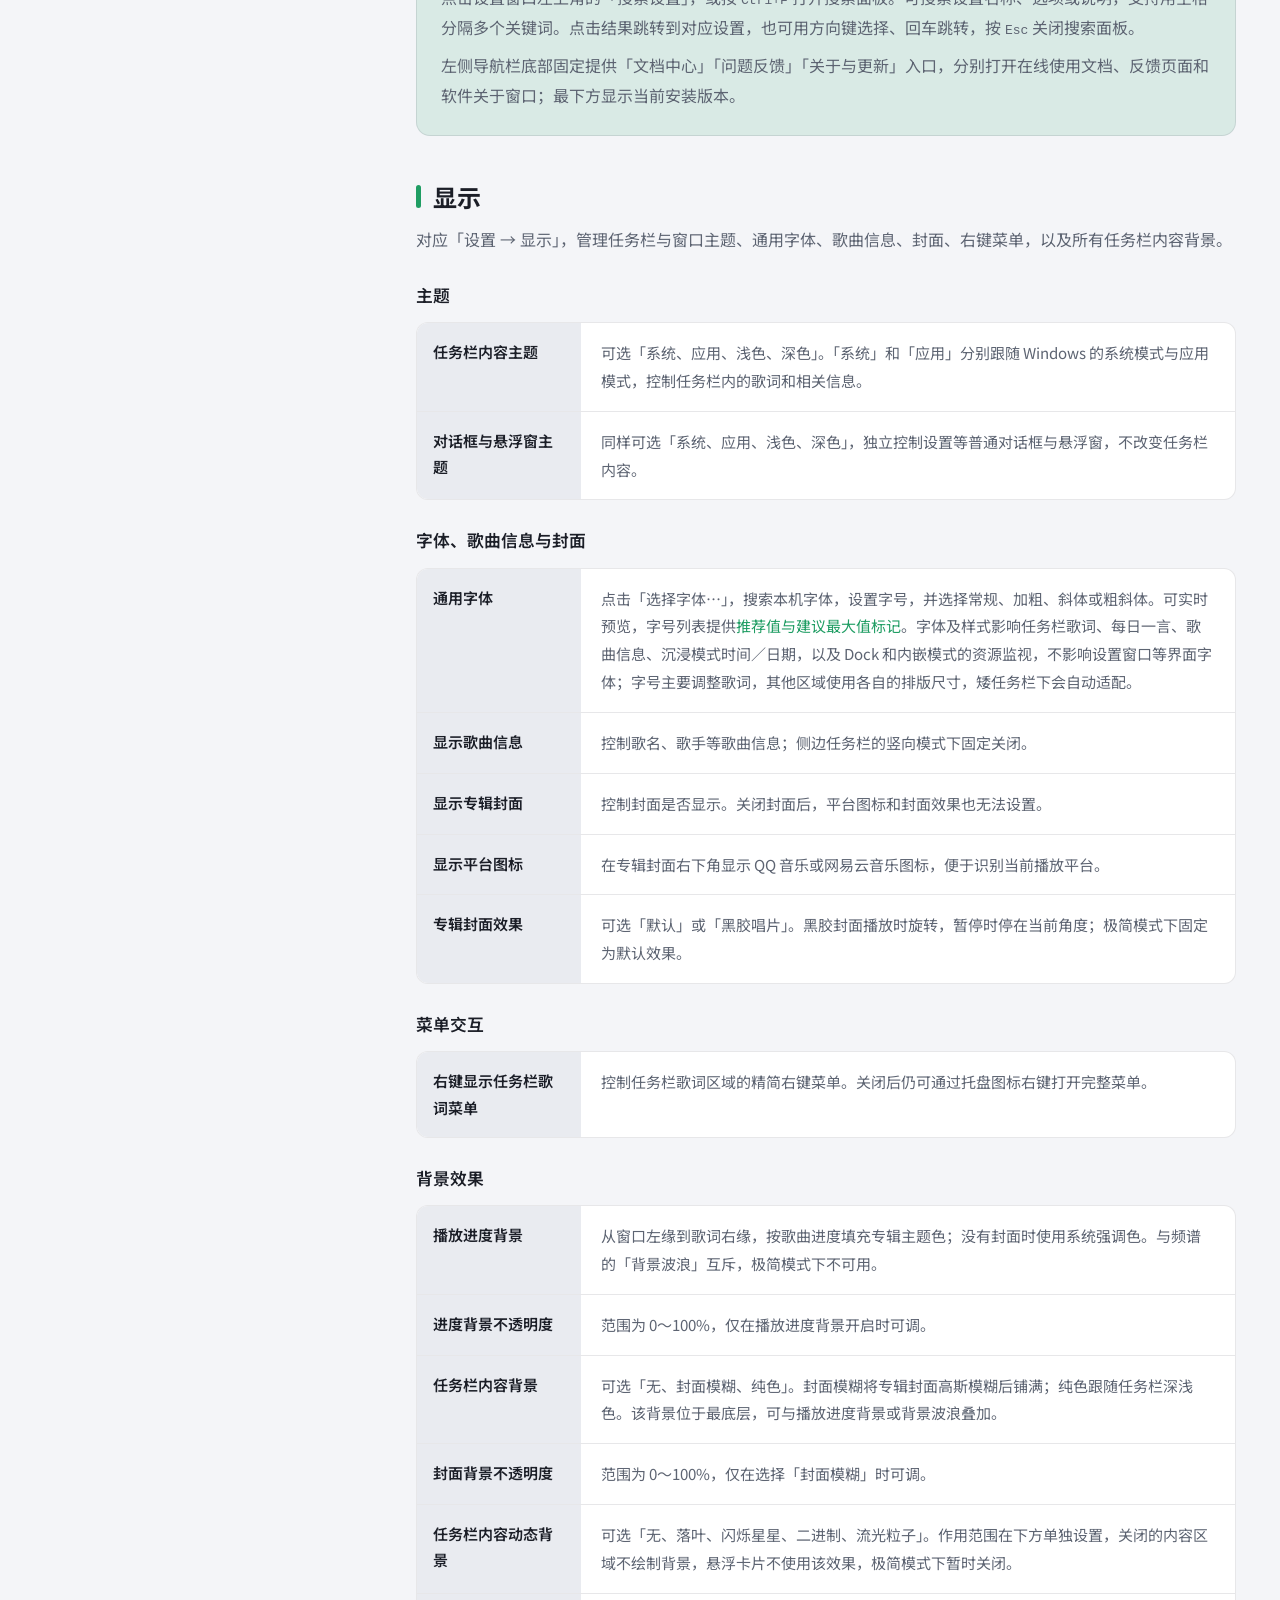
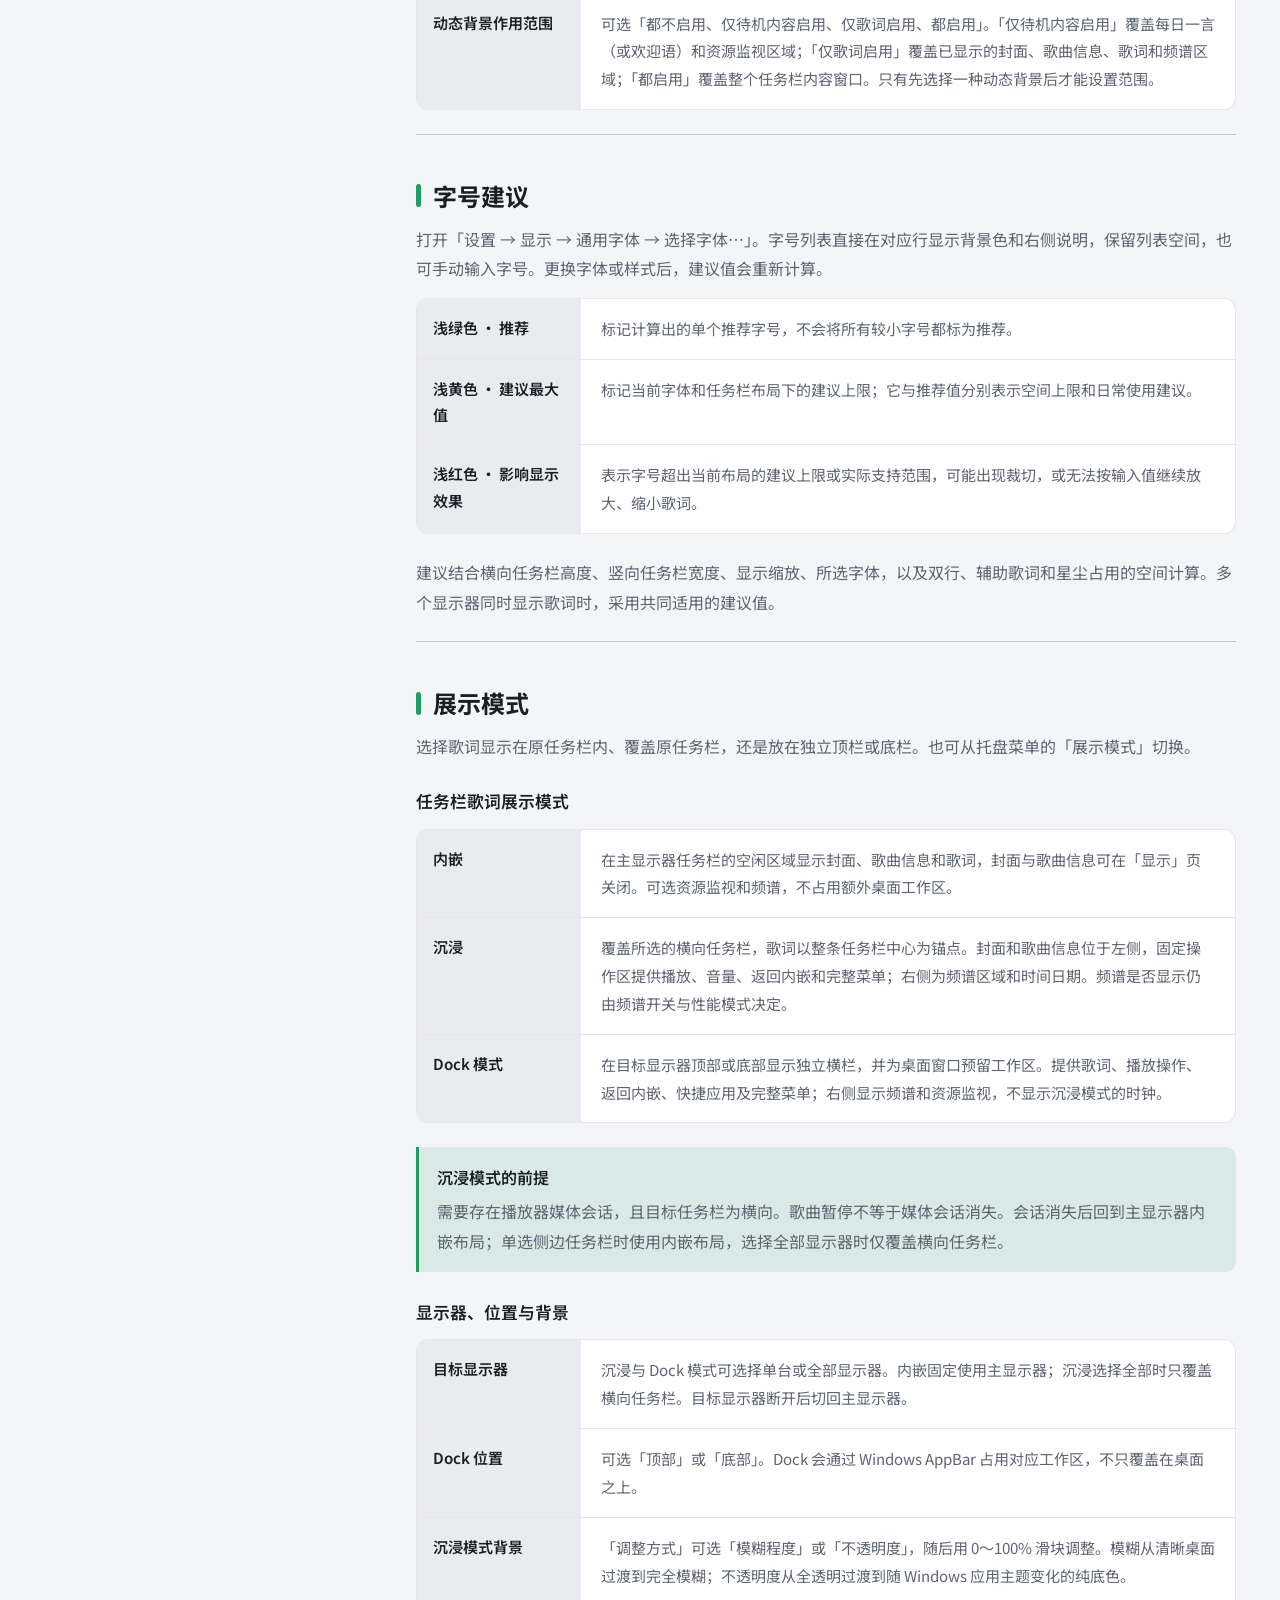
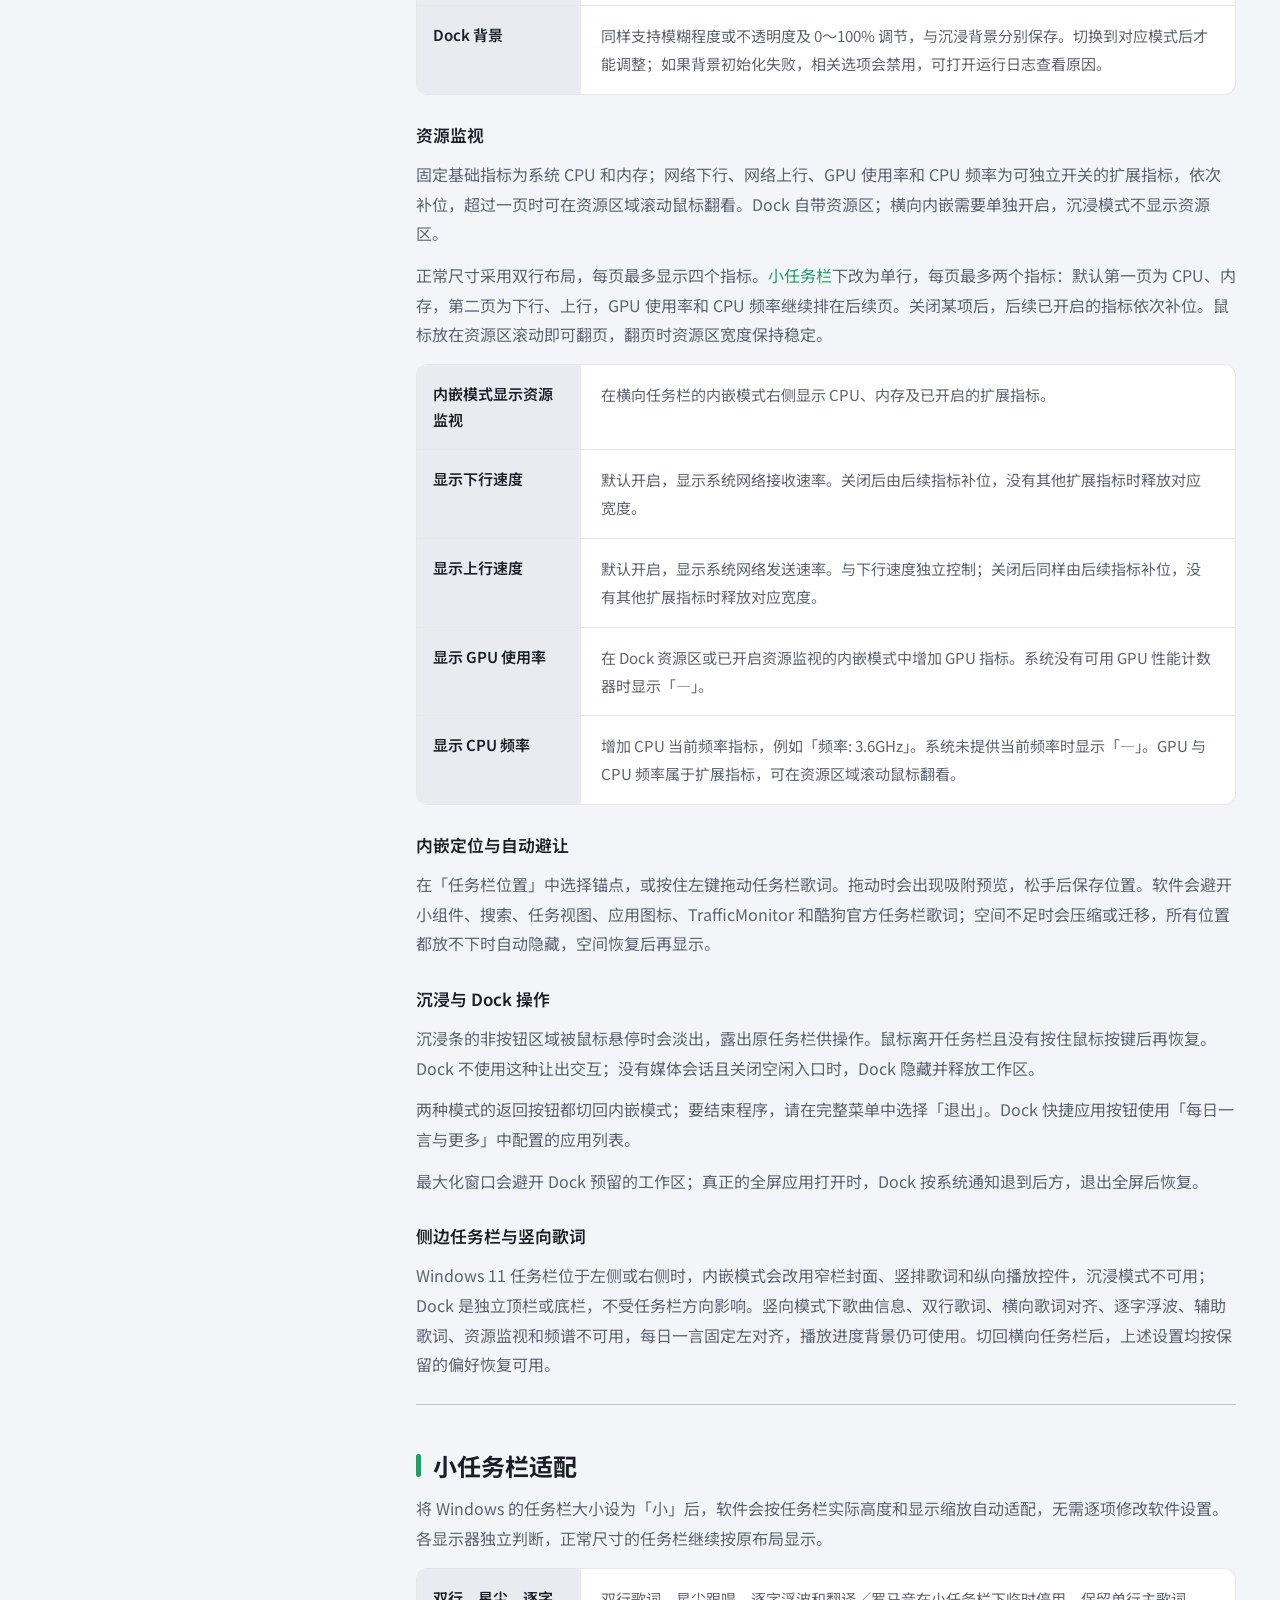
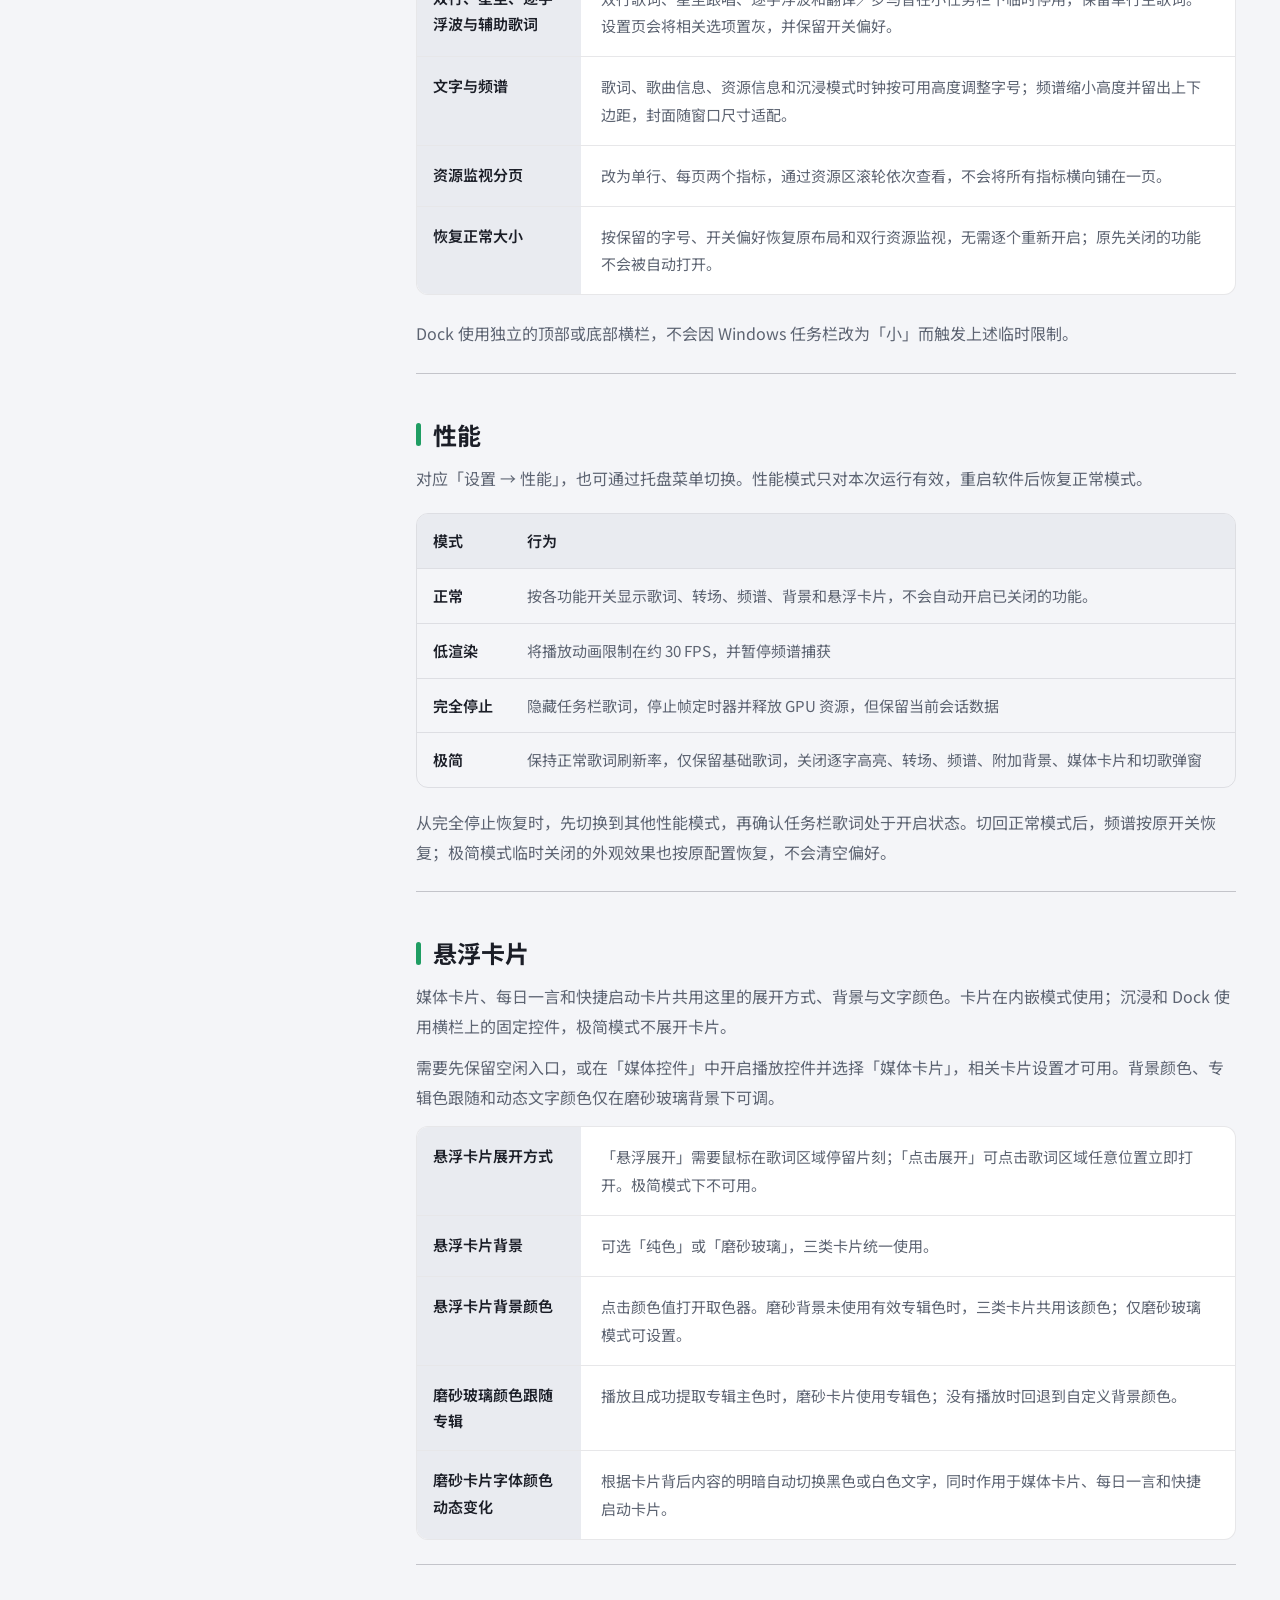
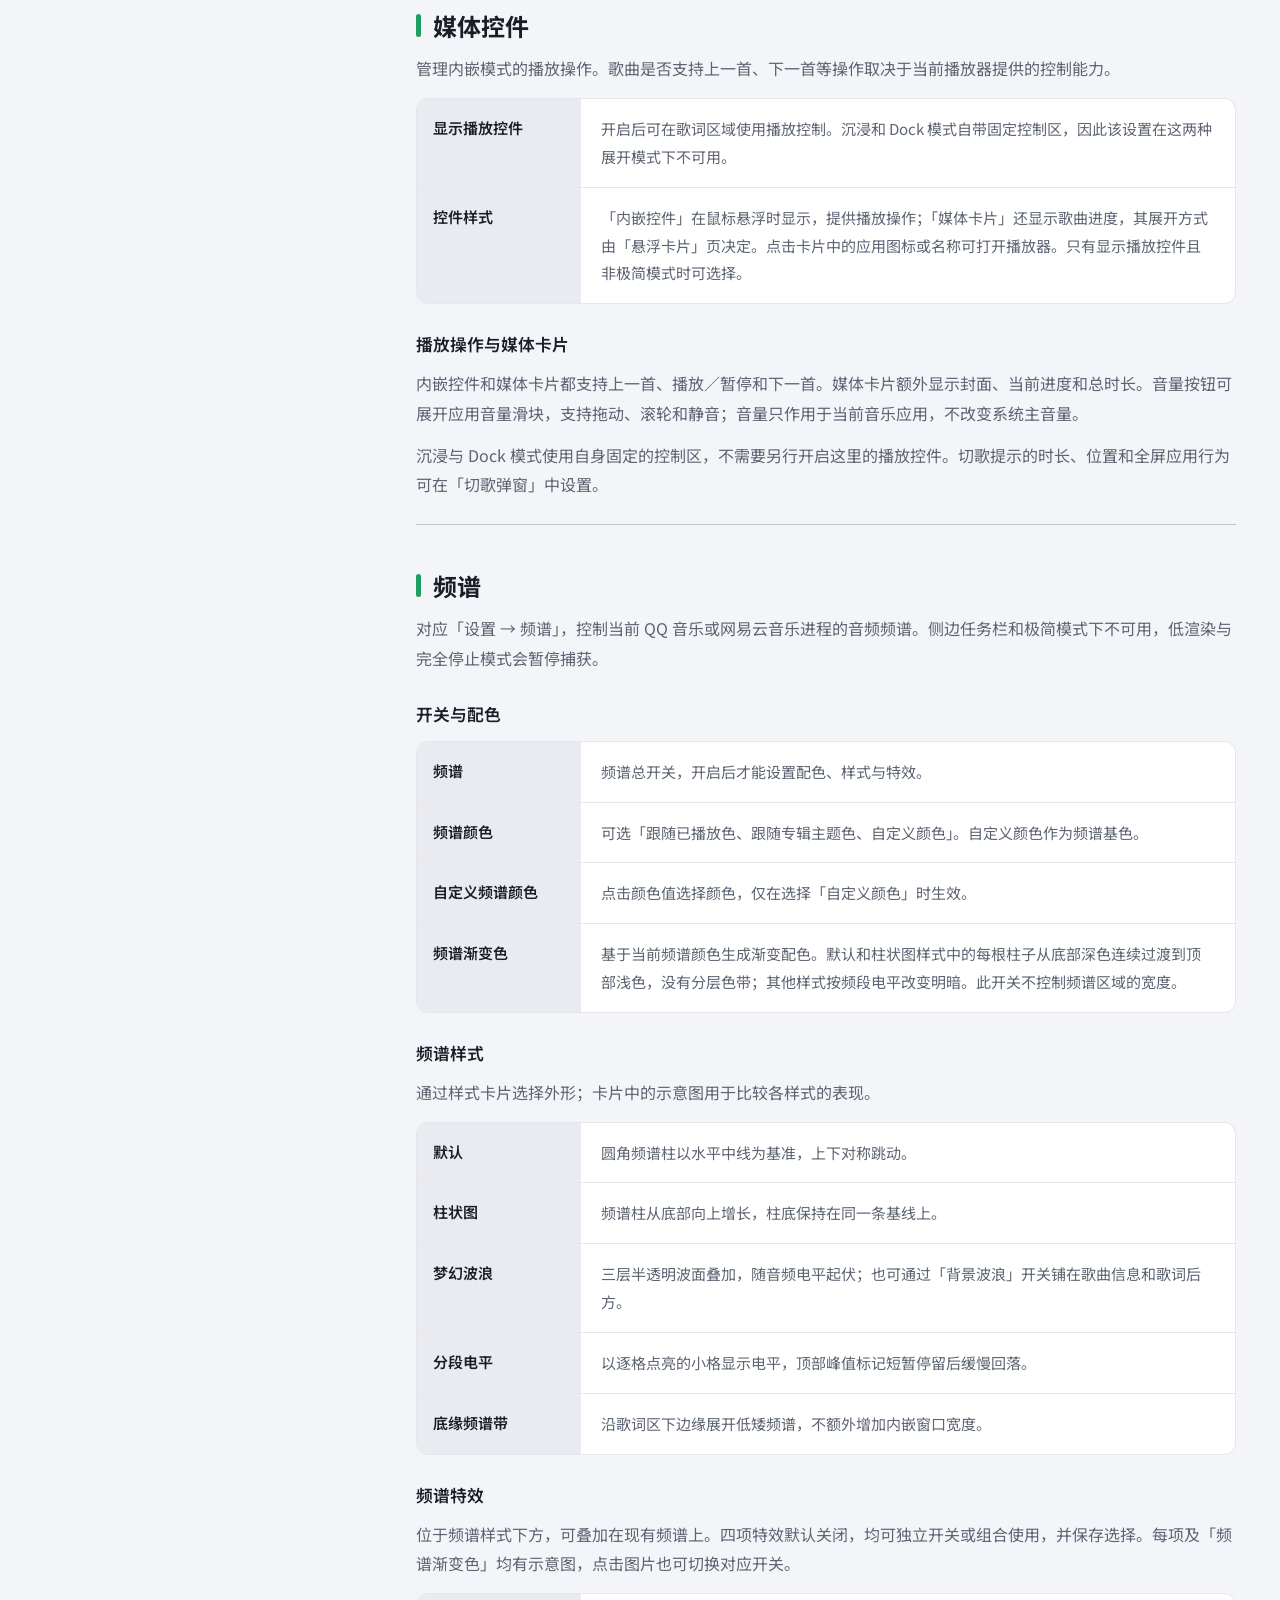
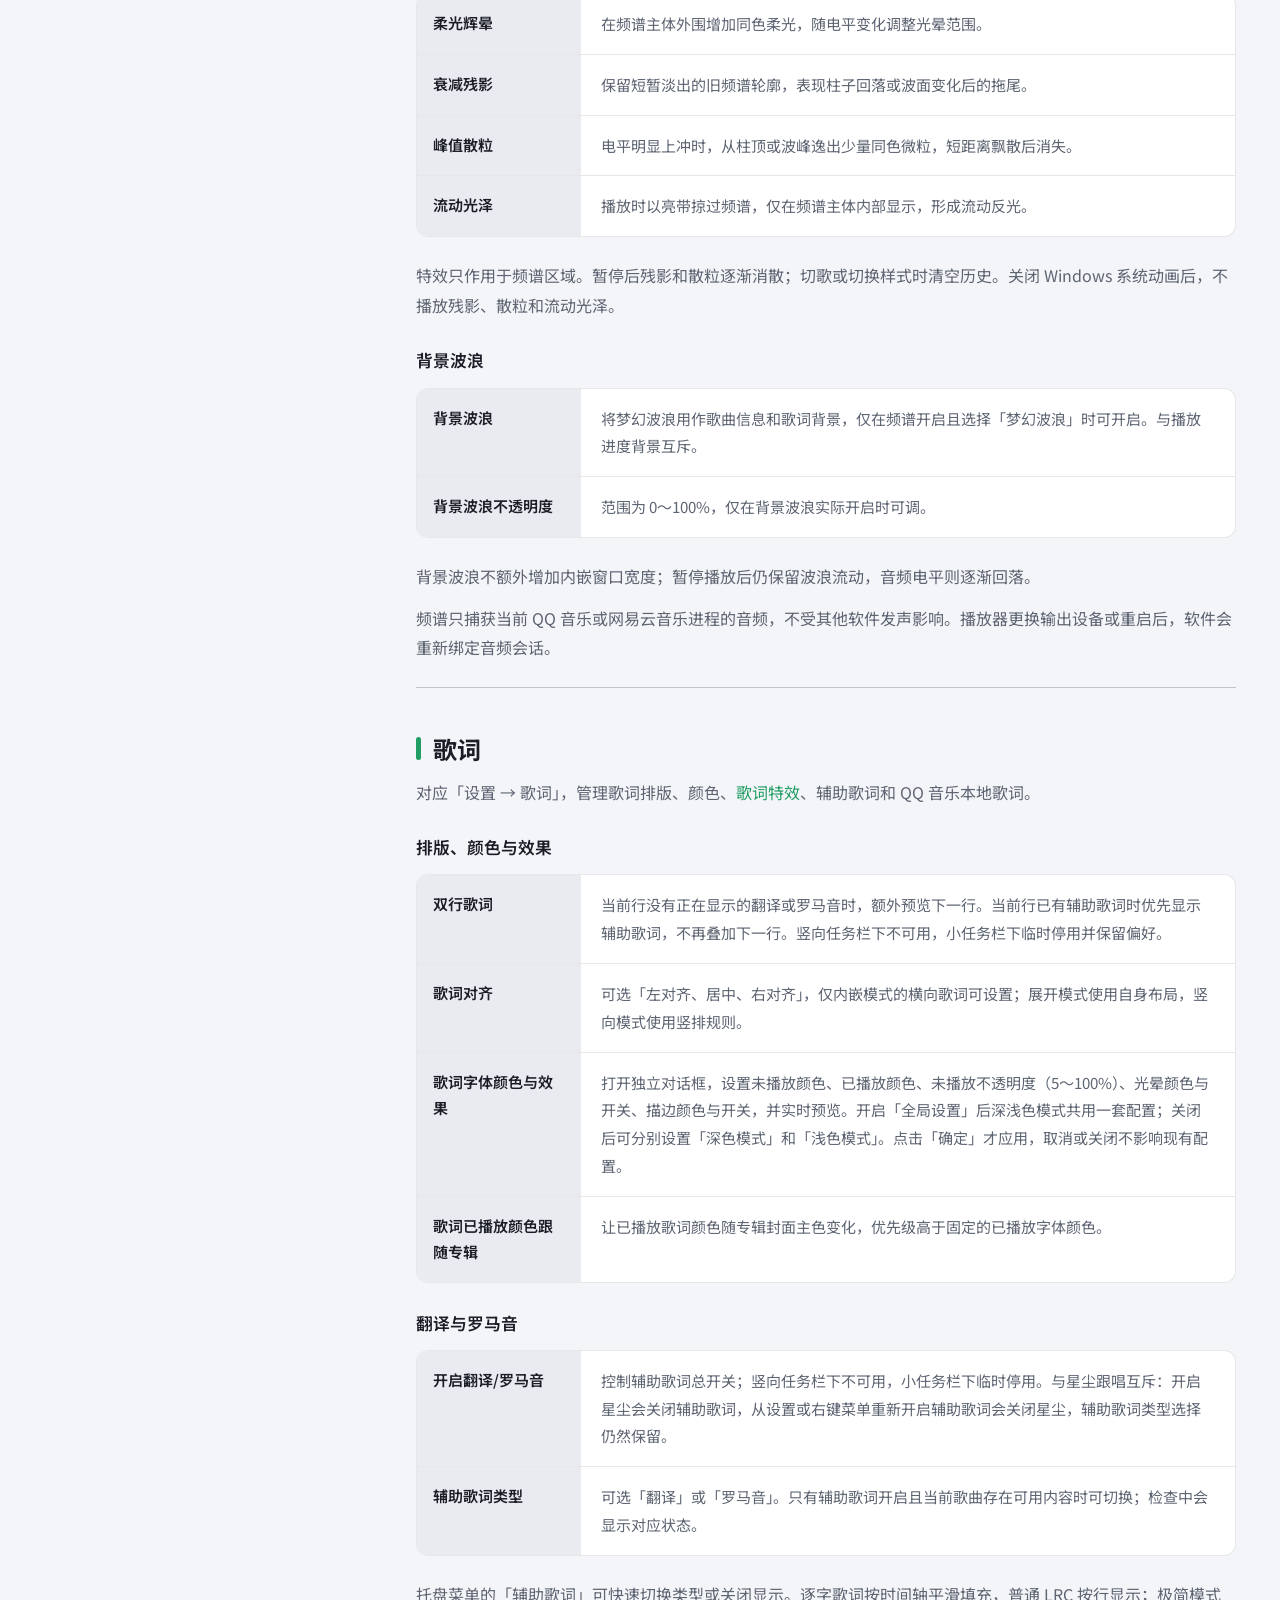
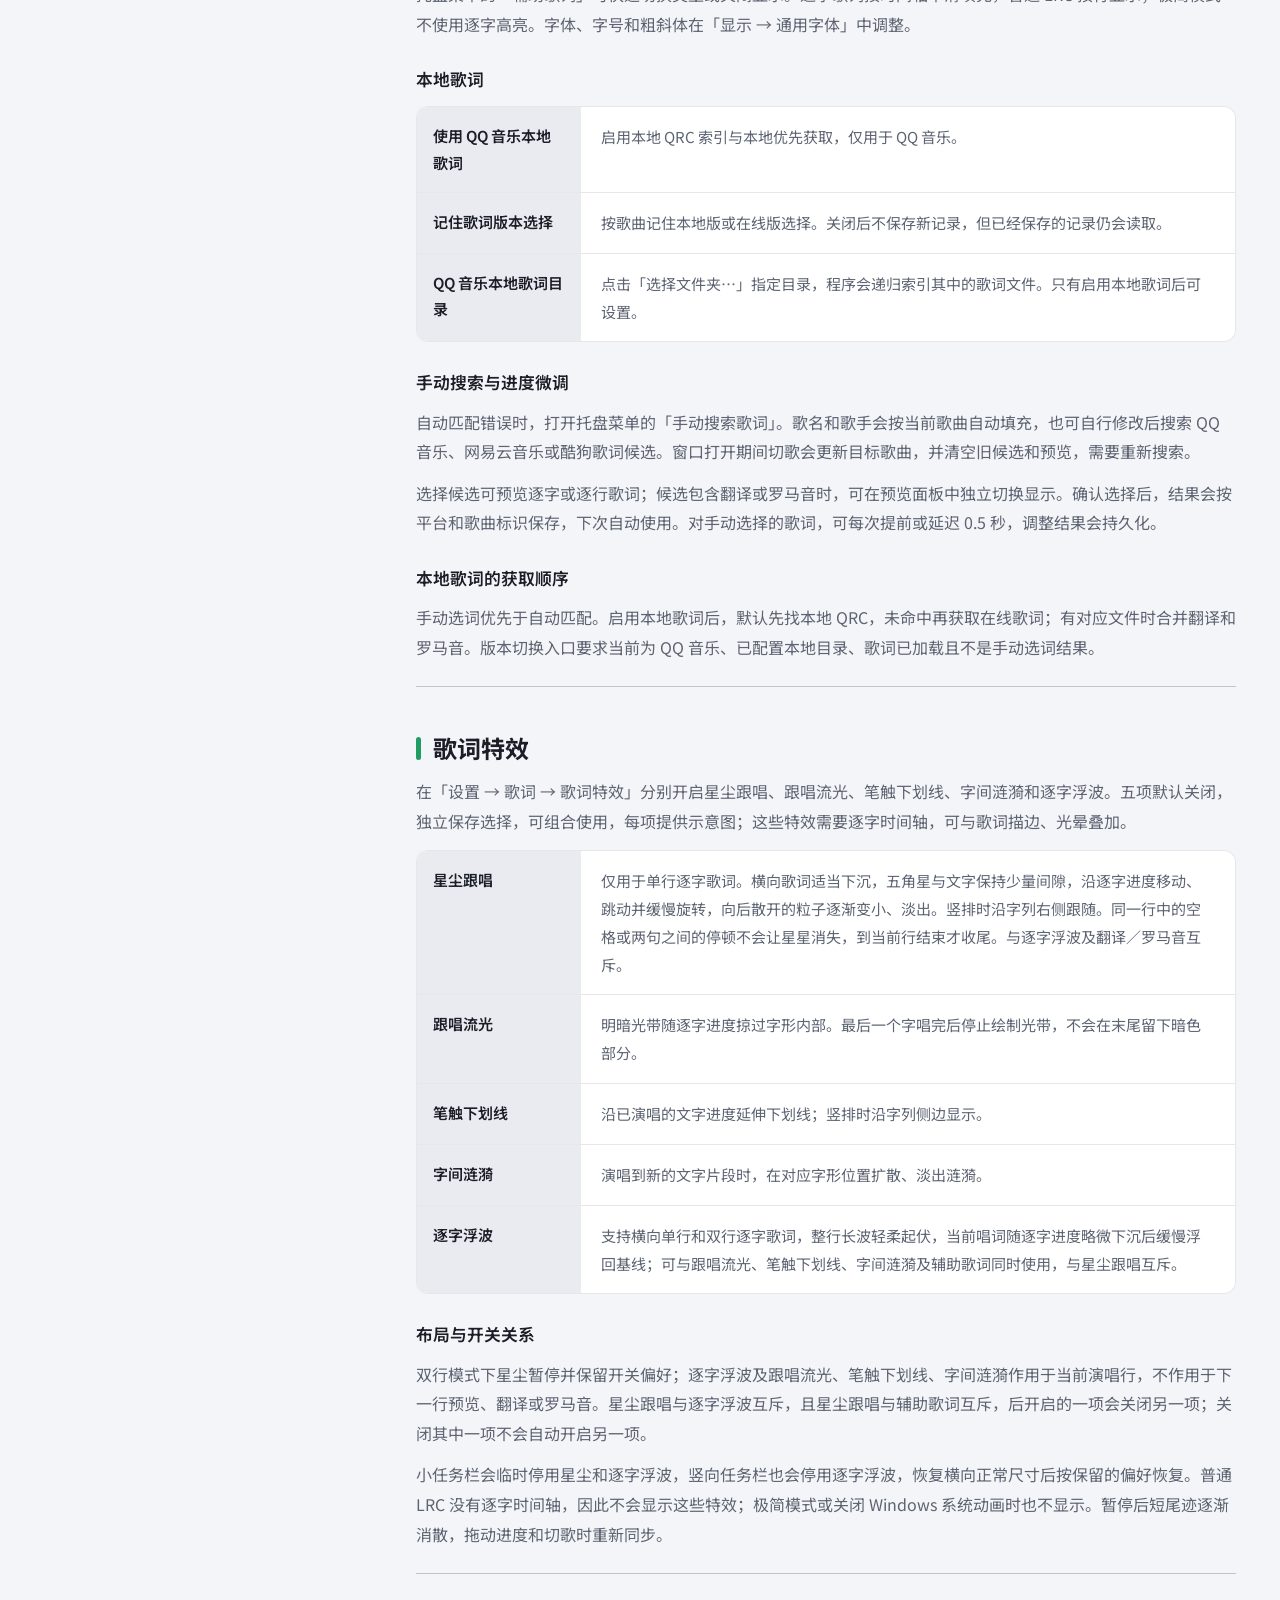
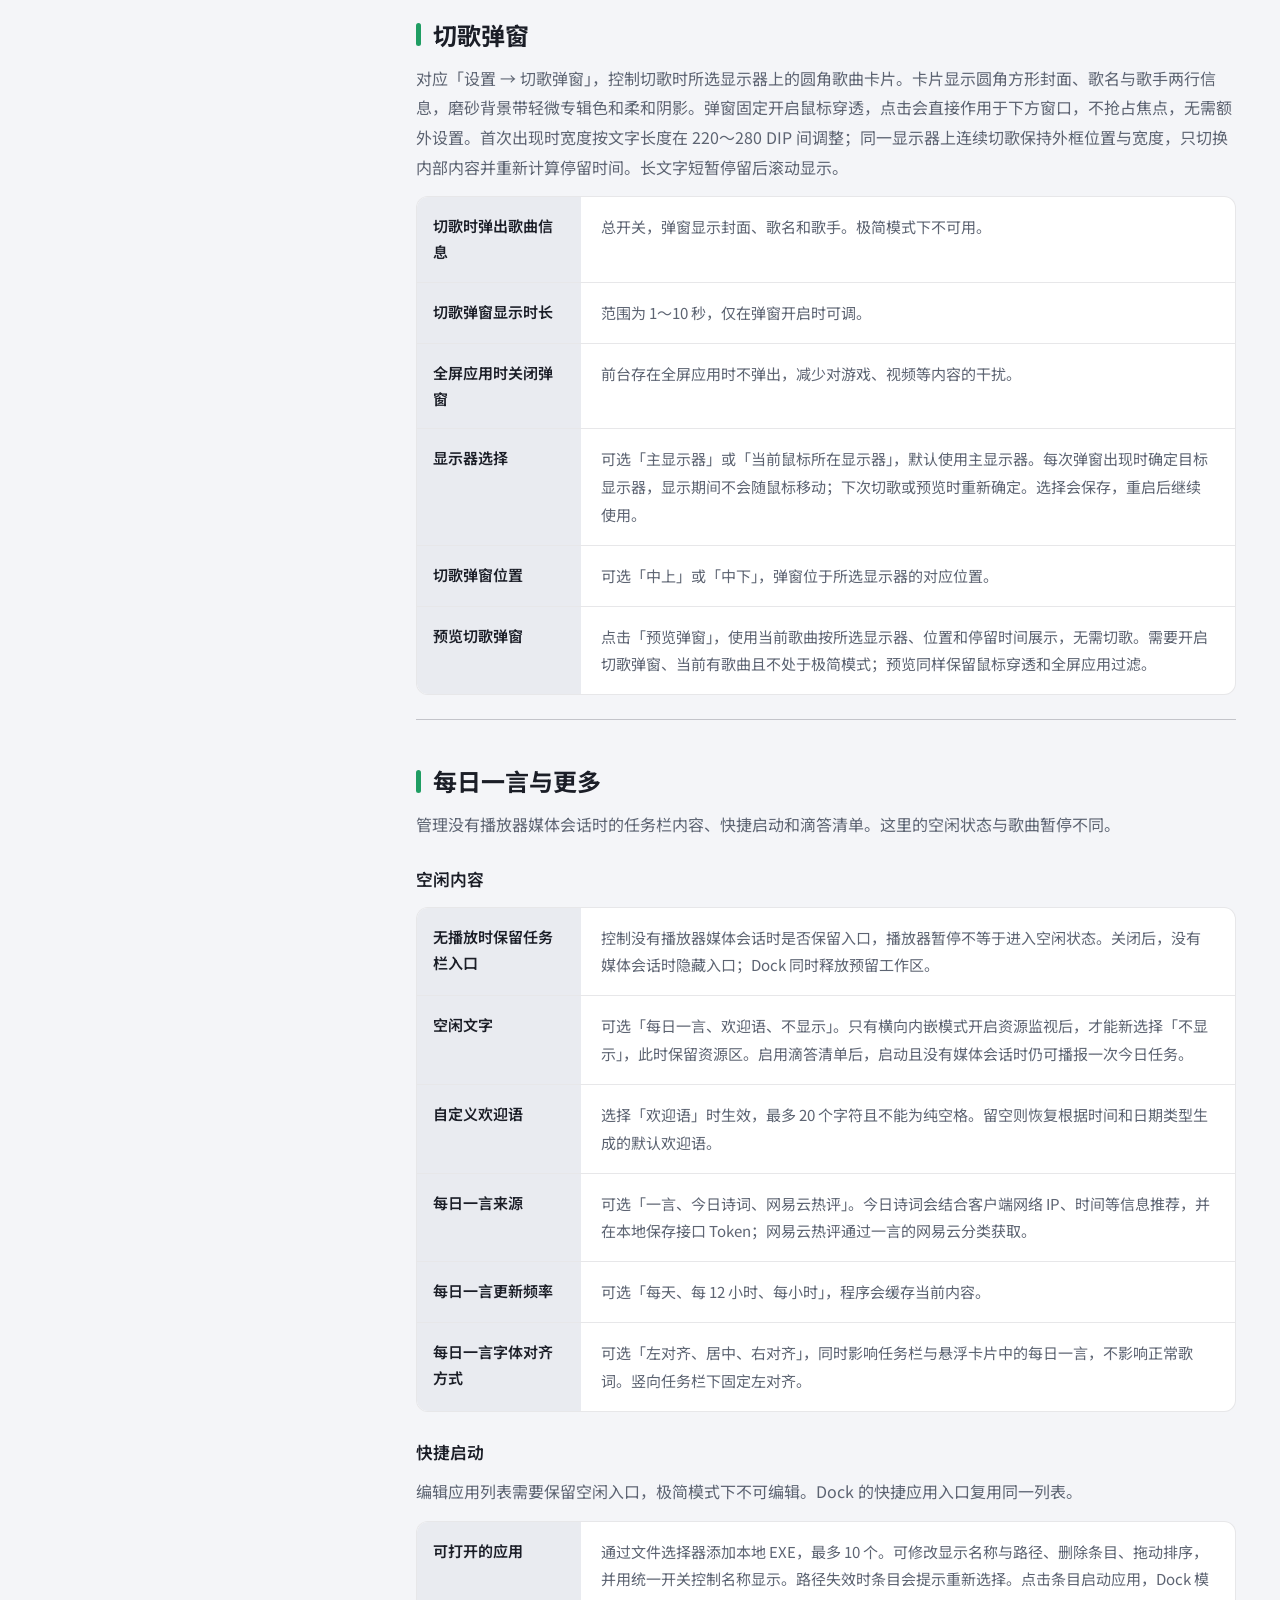
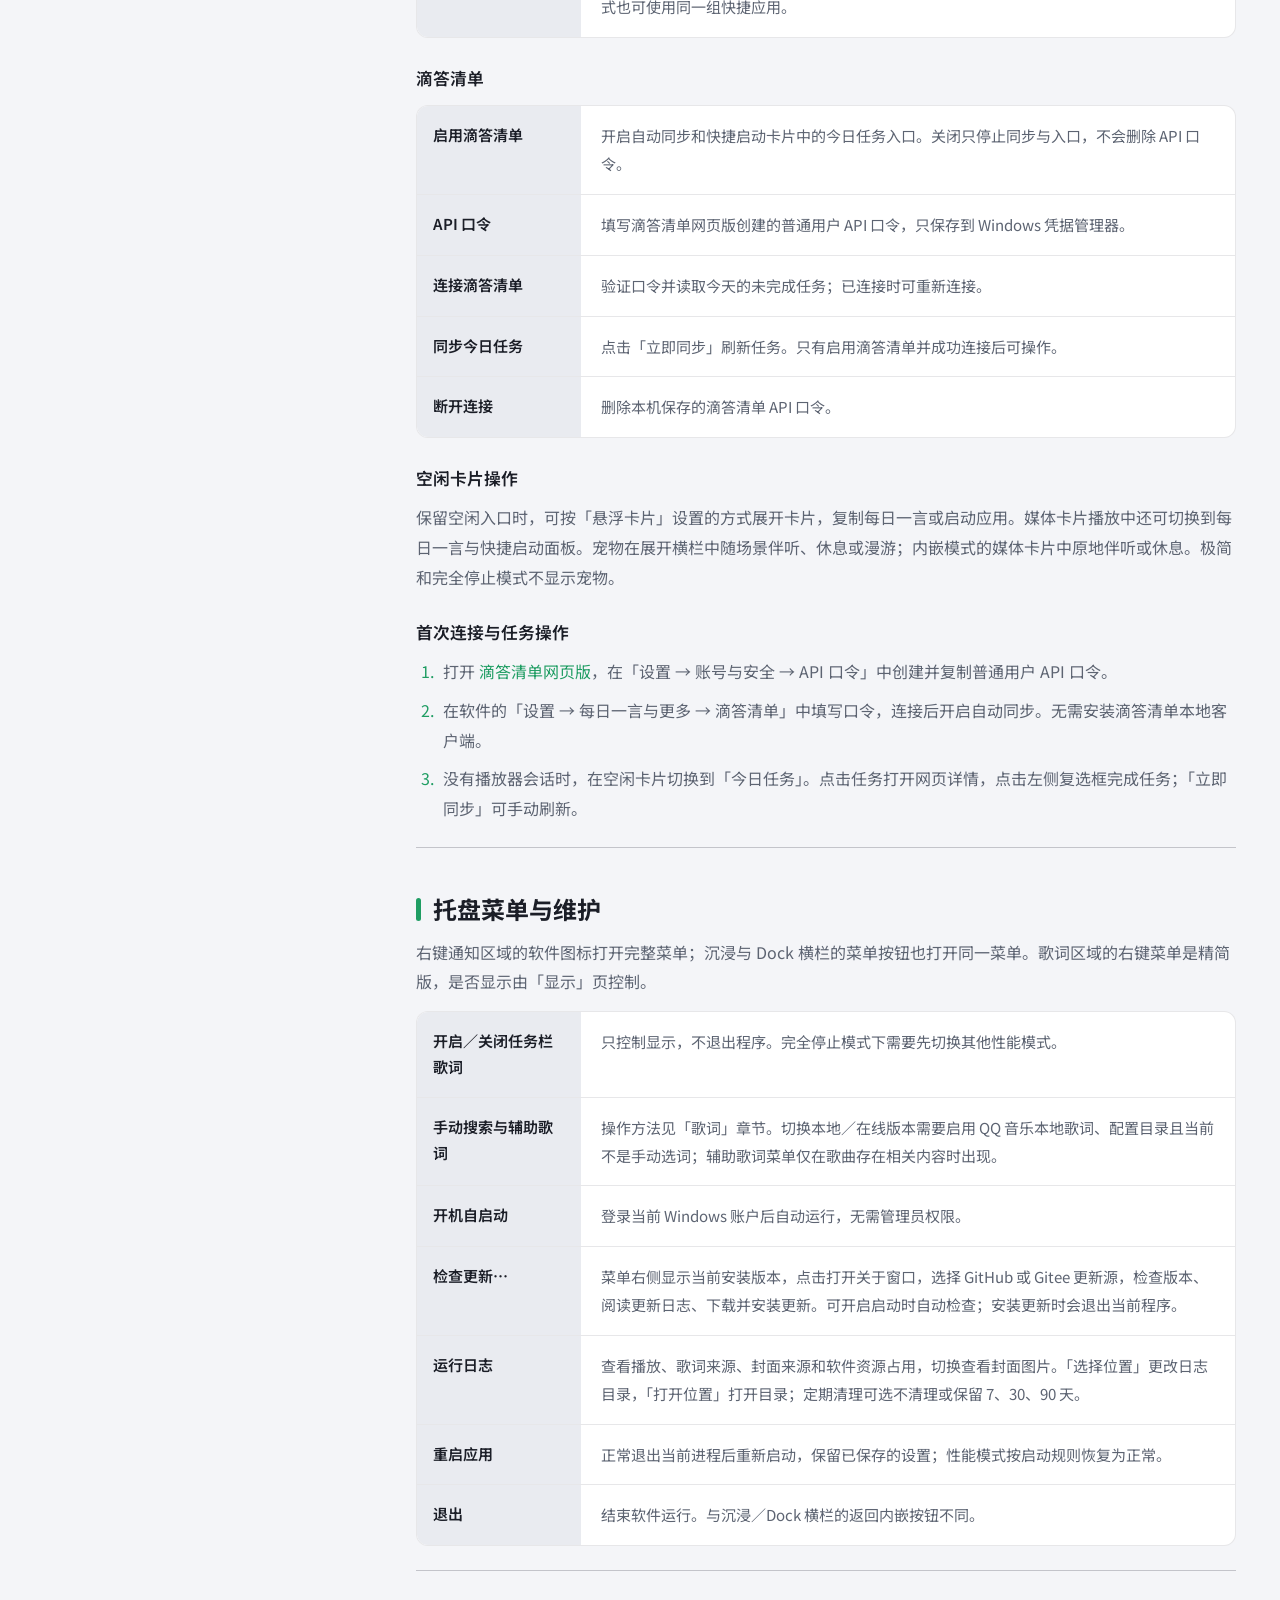
==== commit e4444e16: "site: 更新网站和文档内容" ====
--- a/site/docs.html
+++ b/site/docs.html
@@ -107,7 +107,7 @@
         <section class="doc-section" id="players">
           <h2>配置音乐播放器</h2>
           <h3>QQ 音乐桌面版</h3>
-          <p>在 QQ 音乐自身设置中开启「显示系统媒体传输控件（SMTC）」，然后播放歌曲。如果软件已经运行但仍未识别，重启 QQ 音乐和 <code>QQMusicLyric.exe</code> 后重试。已测试 QQ 音乐 2252～2276 版本。</p>
+          <p>在 QQ 音乐自身设置中开启「显示系统媒体传输控件（SMTC）」，然后播放歌曲。如果软件已经运行但仍未识别，重启 QQ 音乐和 <code>QQMusicLyric.exe</code> 后重试。已测试 QQ 音乐 2252～2280 版本。</p>
           <h3>网易云音乐桌面版</h3>
           <p>网易云音乐官方 SMTC 信息没有可靠的播放进度，需要 InfLink-rs 补充歌曲 ID 和时间轴。适配可用性受 BetterNCM、InfLink-rs 与网易云客户端版本影响。</p>
           <ol>
@@ -151,8 +151,8 @@
             <div><dt>进度背景不透明度</dt><dd>范围为 0～100%，仅在播放进度背景开启时可调。</dd></div>
             <div><dt>任务栏内容背景</dt><dd>可选「无、封面模糊、纯色」。封面模糊将专辑封面高斯模糊后铺满；纯色跟随任务栏深浅色。该背景位于最底层，可与播放进度背景或背景波浪叠加。</dd></div>
             <div><dt>封面背景不透明度</dt><dd>范围为 0～100%，仅在选择「封面模糊」时可调。</dd></div>
-            <div><dt>任务栏内容动态背景</dt><dd>可选「无、落叶、闪烁星星、二进制、流光粒子」。独立频谱容器与悬浮卡片不使用该效果，极简模式下暂时关闭。</dd></div>
-            <div><dt>动态背景作用范围</dt><dd>可选「都不启用、仅待机内容启用、仅歌词启用、都启用」。待机内容包括每日一言和默认欢迎语；只有先选择一种动态背景后才能设置范围。</dd></div>
+            <div><dt>任务栏内容动态背景</dt><dd>可选「无、落叶、闪烁星星、二进制、流光粒子」。作用范围在下方单独设置，关闭的内容区域不绘制背景，悬浮卡片不使用该效果，极简模式下暂时关闭。</dd></div>
+            <div><dt>动态背景作用范围</dt><dd>可选「都不启用、仅待机内容启用、仅歌词启用、都启用」。「仅待机内容启用」覆盖每日一言（或欢迎语）和资源监视区域；「仅歌词启用」覆盖已显示的封面、歌曲信息、歌词和频谱区域；「都启用」覆盖整个任务栏内容窗口。只有先选择一种动态背景后才能设置范围。</dd></div>
           </dl>
         </section>
 
@@ -201,14 +201,14 @@
           <p>两种模式的返回按钮都切回内嵌模式；要结束程序，请在完整菜单中选择「退出」。Dock 快捷应用按钮使用「每日一言与更多」中配置的应用列表。</p>
           <p>最大化窗口会避开 Dock 预留的工作区；真正的全屏应用打开时，Dock 按系统通知退到后方，退出全屏后恢复。</p>
           <h4>侧边任务栏与竖向歌词</h4>
-          <p>Windows 11 任务栏位于左侧或右侧时，内嵌模式会改用窄栏封面、竖排歌词和纵向播放控件，沉浸模式不可用；Dock 是独立顶栏或底栏，不受任务栏方向影响。竖向模式下歌曲信息、双行歌词、横向歌词对齐、辅助歌词、资源监视和频谱不可用，每日一言固定左对齐，播放进度背景仍可使用。切回横向任务栏后，除已重置的频谱外，其余相关设置恢复可用。</p>
+          <p>Windows 11 任务栏位于左侧或右侧时，内嵌模式会改用窄栏封面、竖排歌词和纵向播放控件，沉浸模式不可用；Dock 是独立顶栏或底栏，不受任务栏方向影响。竖向模式下歌曲信息、双行歌词、横向歌词对齐、逐字浮波、辅助歌词、资源监视和频谱不可用，每日一言固定左对齐，播放进度背景仍可使用。切回横向任务栏后，上述设置均按保留的偏好恢复可用。</p>
         </section>
 
         <section class="doc-section doc-subsection" id="small-taskbar">
           <h3 class="doc-section-title">小任务栏适配</h3>
           <p>将 Windows 的任务栏大小设为「小」后，软件会按任务栏实际高度和显示缩放自动适配，无需逐项修改软件设置。各显示器独立判断，正常尺寸的任务栏继续按原布局显示。</p>
           <dl class="doc-settings">
-            <div><dt>双行、星尘与辅助歌词</dt><dd>双行歌词、星尘跟唱和翻译／罗马音在小任务栏下临时停用，保留单行主歌词。设置页会将相关选项置灰，并注明已保留开关偏好。</dd></div>
+            <div><dt>双行、星尘、逐字浮波与辅助歌词</dt><dd>双行歌词、星尘跟唱、逐字浮波和翻译／罗马音在小任务栏下临时停用，保留单行主歌词。设置页会将相关选项置灰，并保留开关偏好。</dd></div>
             <div><dt>文字与频谱</dt><dd>歌词、歌曲信息、资源信息和沉浸模式时钟按可用高度调整字号；频谱缩小高度并留出上下边距，封面随窗口尺寸适配。</dd></div>
             <div><dt>资源监视分页</dt><dd>改为单行、每页两个指标，通过资源区滚轮依次查看，不会将所有指标横向铺在一页。</dd></div>
             <div><dt>恢复正常大小</dt><dd>按保留的字号、开关偏好恢复原布局和双行资源监视，无需逐个重新开启；原先关闭的功能不会被自动打开。</dd></div>
@@ -326,16 +326,17 @@
 
         <section class="doc-section doc-subsection" id="settings-lyric-effects">
           <h3 class="doc-section-title">歌词特效</h3>
-          <p>在「设置 → 歌词 → 歌词特效」分别开启星尘跟唱、跟唱流光、笔触下划线和字间涟漪。四项默认关闭，独立保存选择，可组合使用，每项提供示意图；这些特效需要逐字时间轴，可与歌词描边、光晕叠加。</p>
-          <dl class="doc-settings">
-            <div><dt>星尘跟唱</dt><dd>仅用于单行逐字歌词。横向歌词适当下沉，五角星与文字保持少量间隙，沿逐字进度移动、跳动并缓慢旋转，向后散开的粒子逐渐变小、淡出。竖排时沿字列右侧跟随。同一行中的空格或两句之间的停顿不会让星星消失，到当前行结束才收尾。</dd></div>
+          <p>在「设置 → 歌词 → 歌词特效」分别开启星尘跟唱、跟唱流光、笔触下划线、字间涟漪和逐字浮波。五项默认关闭，独立保存选择，可组合使用，每项提供示意图；这些特效需要逐字时间轴，可与歌词描边、光晕叠加。</p>
+          <dl class="doc-settings">
+            <div><dt>星尘跟唱</dt><dd>仅用于单行逐字歌词。横向歌词适当下沉，五角星与文字保持少量间隙，沿逐字进度移动、跳动并缓慢旋转，向后散开的粒子逐渐变小、淡出。竖排时沿字列右侧跟随。同一行中的空格或两句之间的停顿不会让星星消失，到当前行结束才收尾。与逐字浮波及翻译／罗马音互斥。</dd></div>
             <div><dt>跟唱流光</dt><dd>明暗光带随逐字进度掠过字形内部。最后一个字唱完后停止绘制光带，不会在末尾留下暗色部分。</dd></div>
             <div><dt>笔触下划线</dt><dd>沿已演唱的文字进度延伸下划线；竖排时沿字列侧边显示。</dd></div>
             <div><dt>字间涟漪</dt><dd>演唱到新的文字片段时，在对应字形位置扩散、淡出涟漪。</dd></div>
+            <div><dt>逐字浮波</dt><dd>支持横向单行和双行逐字歌词，整行长波轻柔起伏，当前唱词随逐字进度略微下沉后缓慢浮回基线；可与跟唱流光、笔触下划线、字间涟漪及辅助歌词同时使用，与星尘跟唱互斥。</dd></div>
           </dl>
           <h4>布局与开关关系</h4>
-          <p>双行模式下星尘暂停并保留开关偏好；其余三项作用于当前演唱行，随该行转场，不作用于下一行预览、翻译或罗马音。星尘与辅助歌词互斥，后开启的一项会关闭另一项；关闭其中一项不会自动开启另一项。</p>
-          <p>小任务栏会临时停用星尘，恢复正常尺寸后按保留的偏好恢复。普通 LRC 没有逐字时间轴，因此不会显示这些特效；极简模式或关闭 Windows 系统动画时也不显示。暂停后短尾迹逐渐消散，拖动进度和切歌时重新同步。</p>
+          <p>双行模式下星尘暂停并保留开关偏好；逐字浮波及跟唱流光、笔触下划线、字间涟漪作用于当前演唱行，不作用于下一行预览、翻译或罗马音。星尘跟唱与逐字浮波互斥，且星尘跟唱与辅助歌词互斥，后开启的一项会关闭另一项；关闭其中一项不会自动开启另一项。</p>
+          <p>小任务栏会临时停用星尘和逐字浮波，竖向任务栏也会停用逐字浮波，恢复横向正常尺寸后按保留的偏好恢复。普通 LRC 没有逐字时间轴，因此不会显示这些特效；极简模式或关闭 Windows 系统动画时也不显示。暂停后短尾迹逐渐消散，拖动进度和切歌时重新同步。</p>
         </section>
 
         <section class="doc-section doc-subsection" id="settings-toast">
@@ -413,9 +414,9 @@
           <h4>背景波浪开关为什么是灰色？</h4>
           <p>先开启频谱，并在「频谱样式」中选择「梦幻波浪」。其他样式不能开启背景波浪；同时确认使用横向布局和「正常」性能模式。</p>
           <h4>星尘跟唱开启后为什么没有星星？</h4>
-          <p>星尘需要单行逐字歌词，普通 LRC 不显示；双行模式、小任务栏、极简模式或关闭 Windows 系统动画时也不显示。重新开启翻译或罗马音会关闭星尘。具体开关关系见<a href="#settings-lyric-effects">歌词特效</a>。</p>
+          <p>星尘需要单行逐字歌词，普通 LRC 不显示；双行模式、小任务栏、极简模式或关闭 Windows 系统动画时也不显示。开启逐字浮波，或重新开启翻译、罗马音都会关闭星尘。具体开关关系见<a href="#settings-lyric-effects">歌词特效</a>。</p>
           <h4>小任务栏下部分功能置灰、资源监视只剩两个指标？</h4>
-          <p>这是<a href="#small-taskbar">小任务栏自动适配</a>：双行、星尘和辅助歌词临时停用，资源监视改为每页两个指标，在资源区滚动鼠标即可查看后续指标。恢复正常任务栏大小后，软件会按保留的偏好恢复，无需逐项开启。</p>
+          <p>这是<a href="#small-taskbar">小任务栏自动适配</a>：双行、星尘、逐字浮波和辅助歌词临时停用，资源监视改为每页两个指标，在资源区滚动鼠标即可查看后续指标。恢复正常任务栏大小后，软件会按保留的偏好恢复，无需逐项开启。</p>
           <h4>字号列表的绿色、黄色和红色是什么意思？</h4>
           <p>绿色标记单个推荐字号，黄色表示建议最大值，红色表示影响显示效果。标记结合所选字体、任务栏尺寸和歌词布局计算；其他正常字号保持普通背景。详见<a href="#font-size-guide">字号建议</a>。</p>
           <h4>沉浸模式没有出现</h4>
